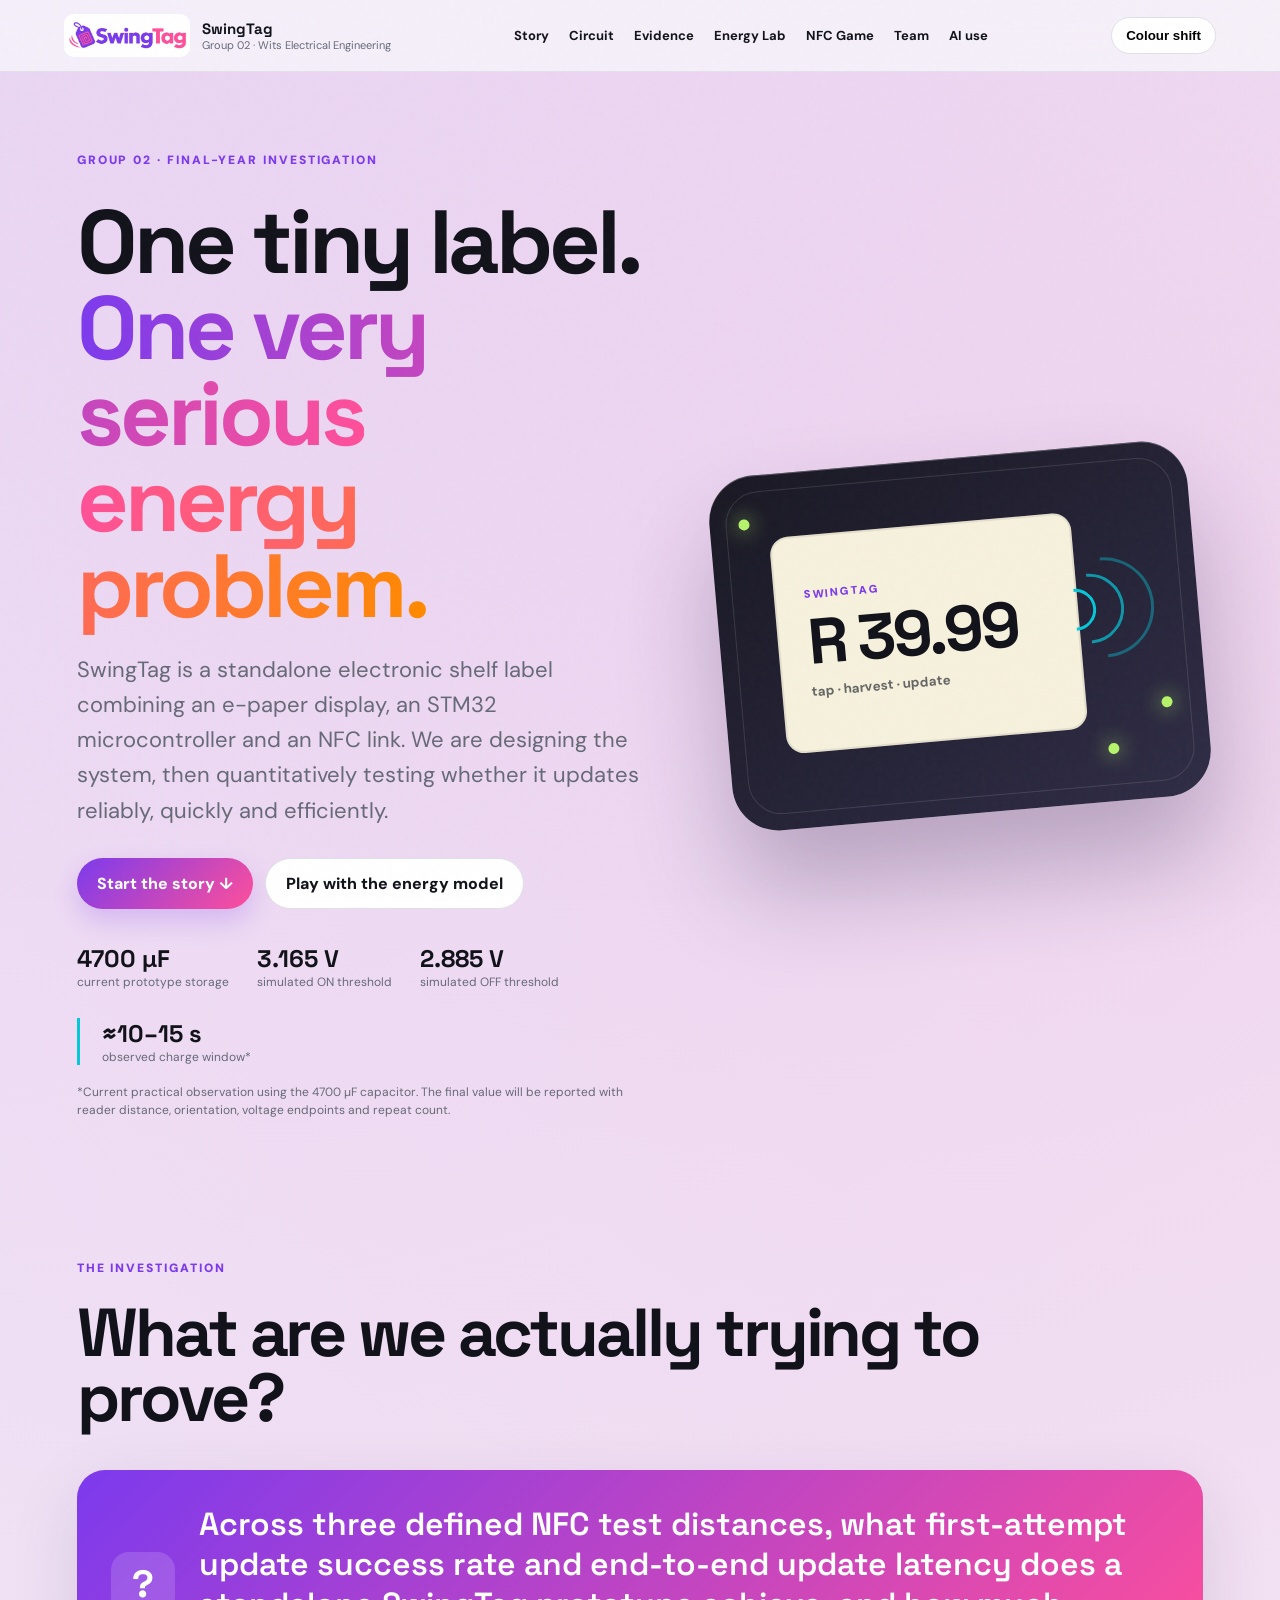
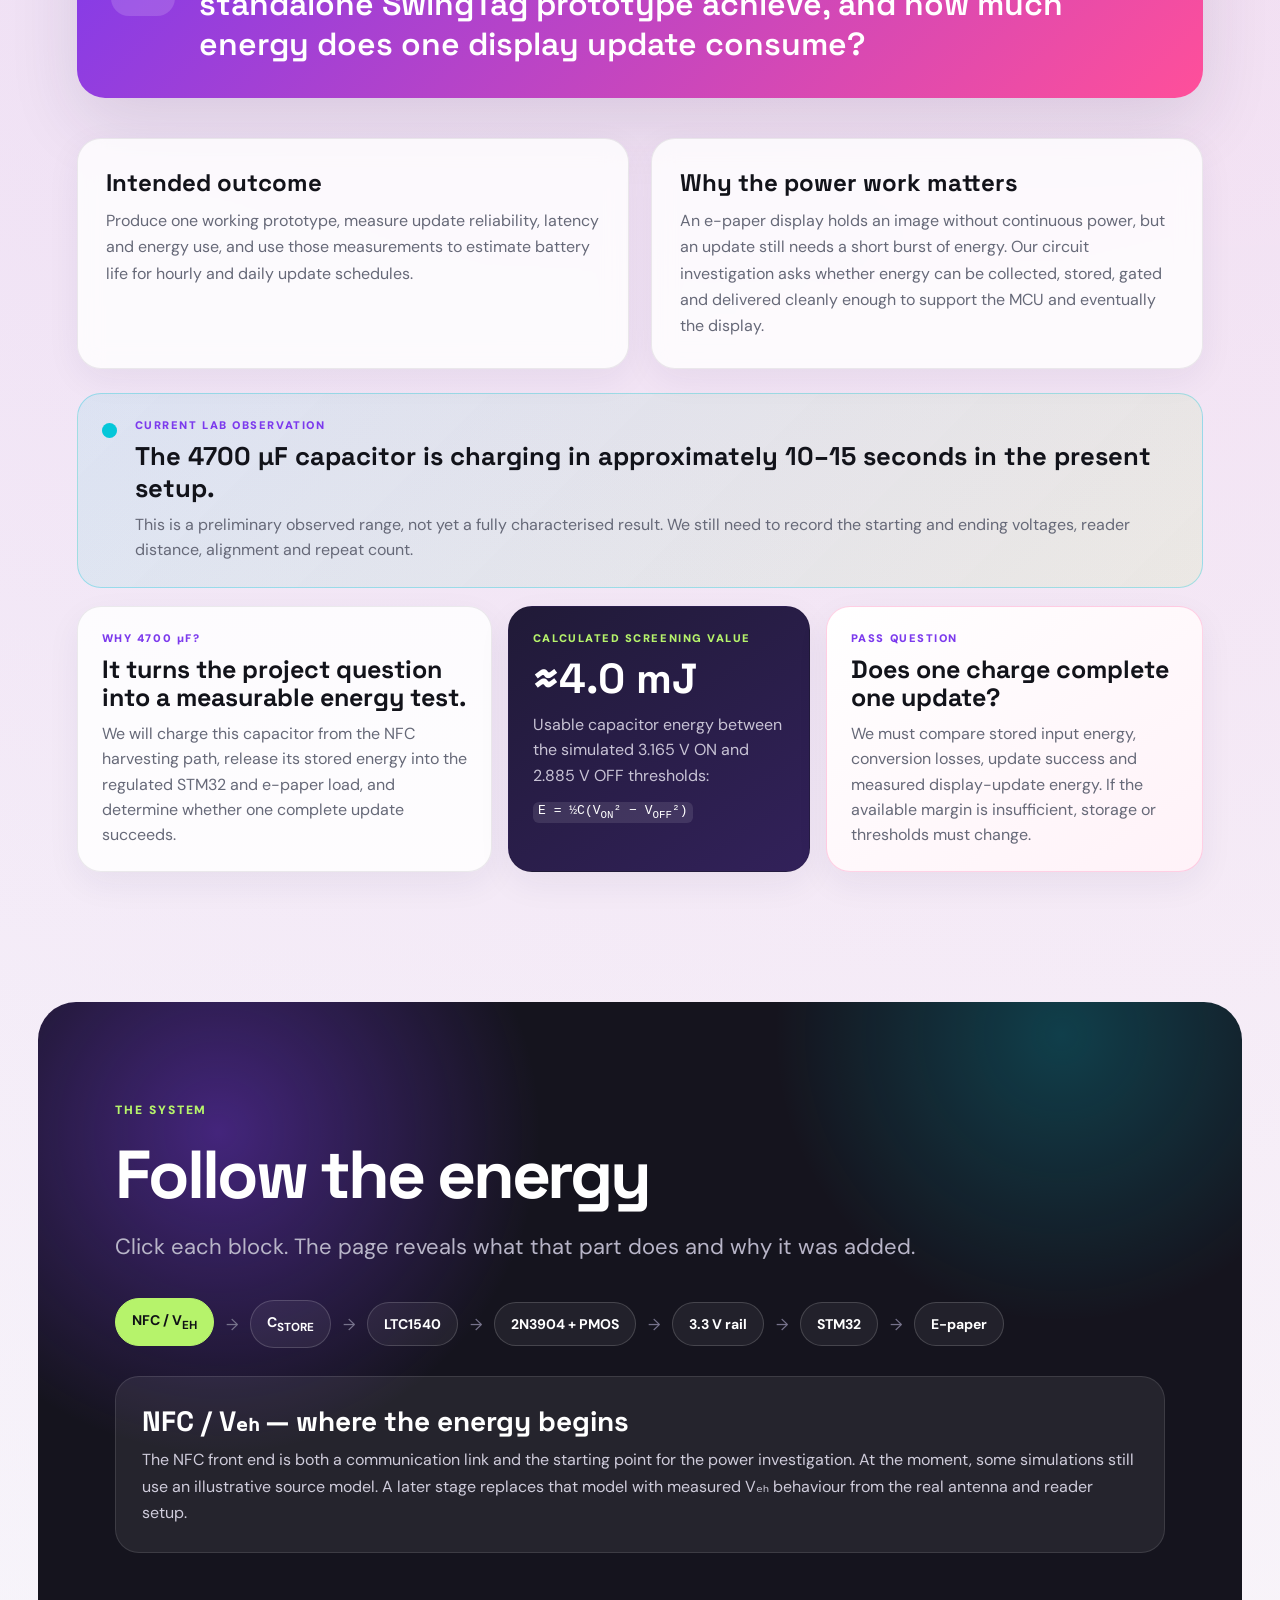
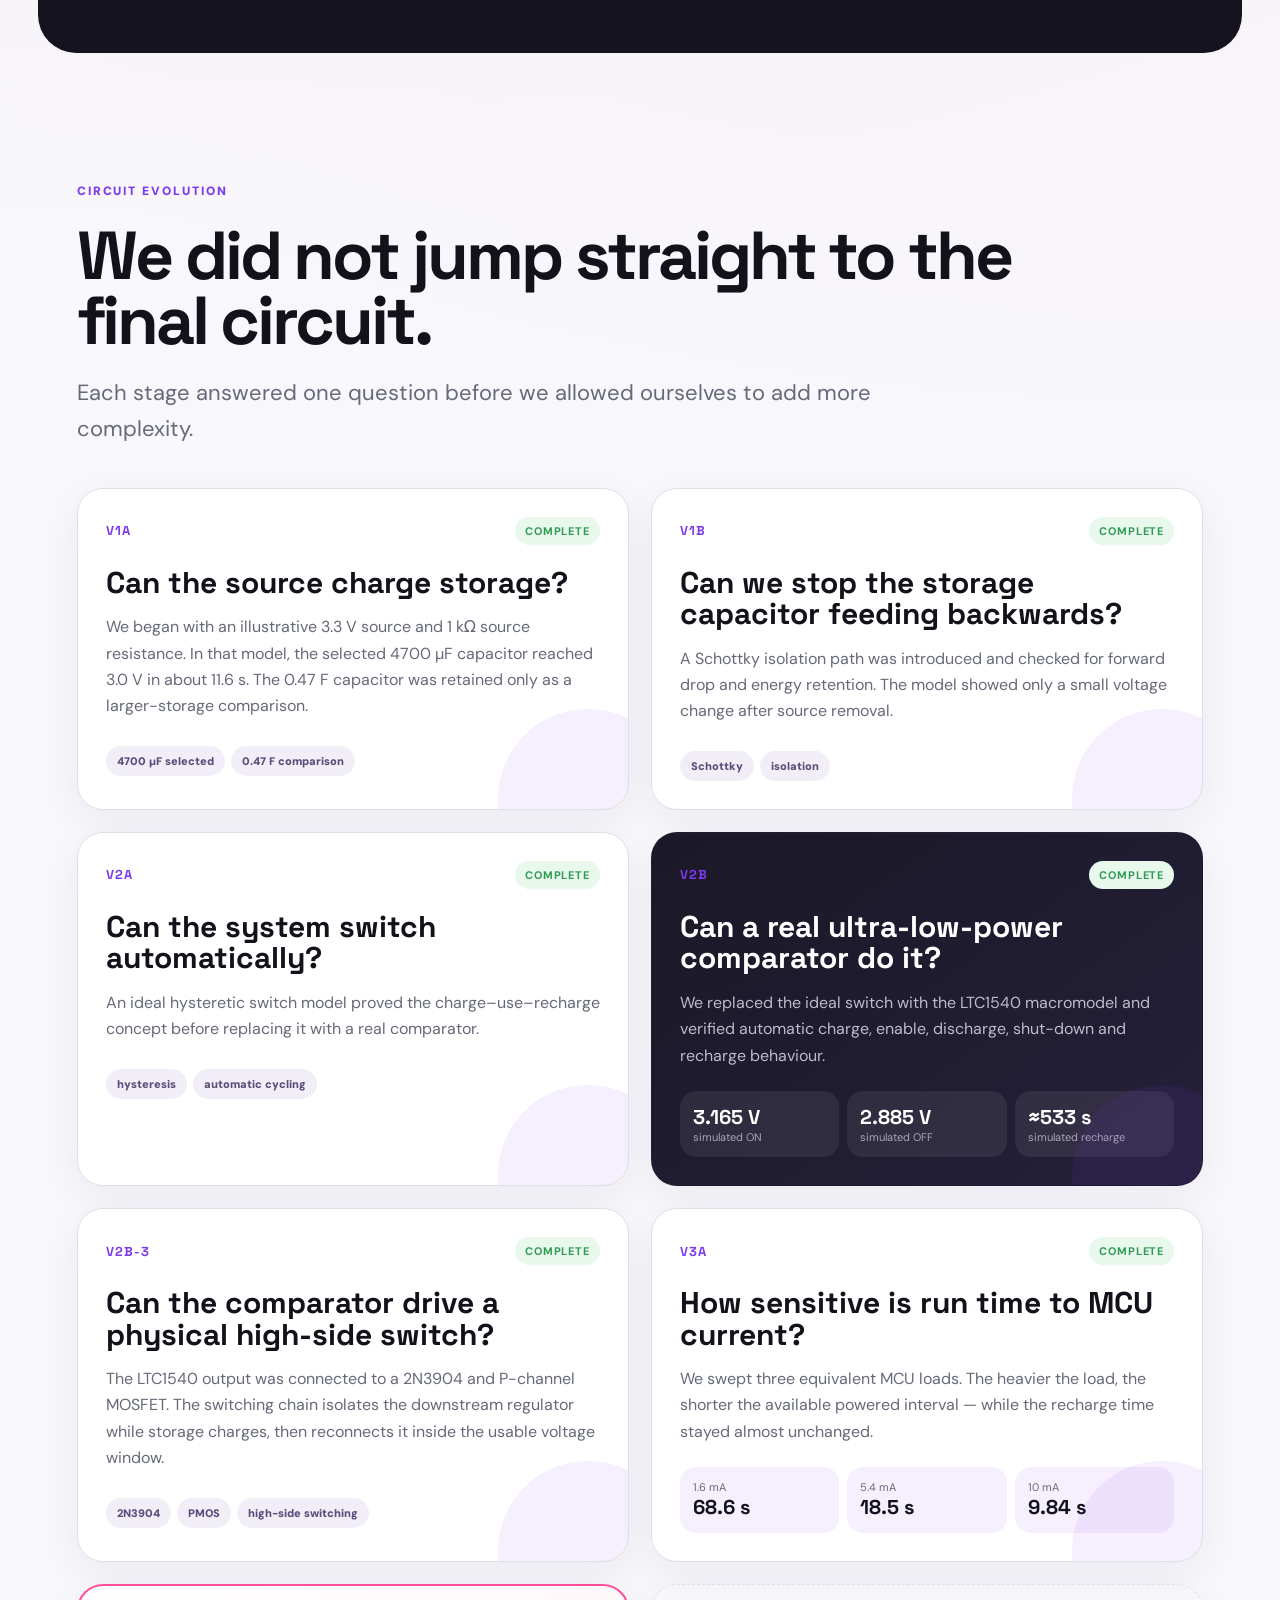
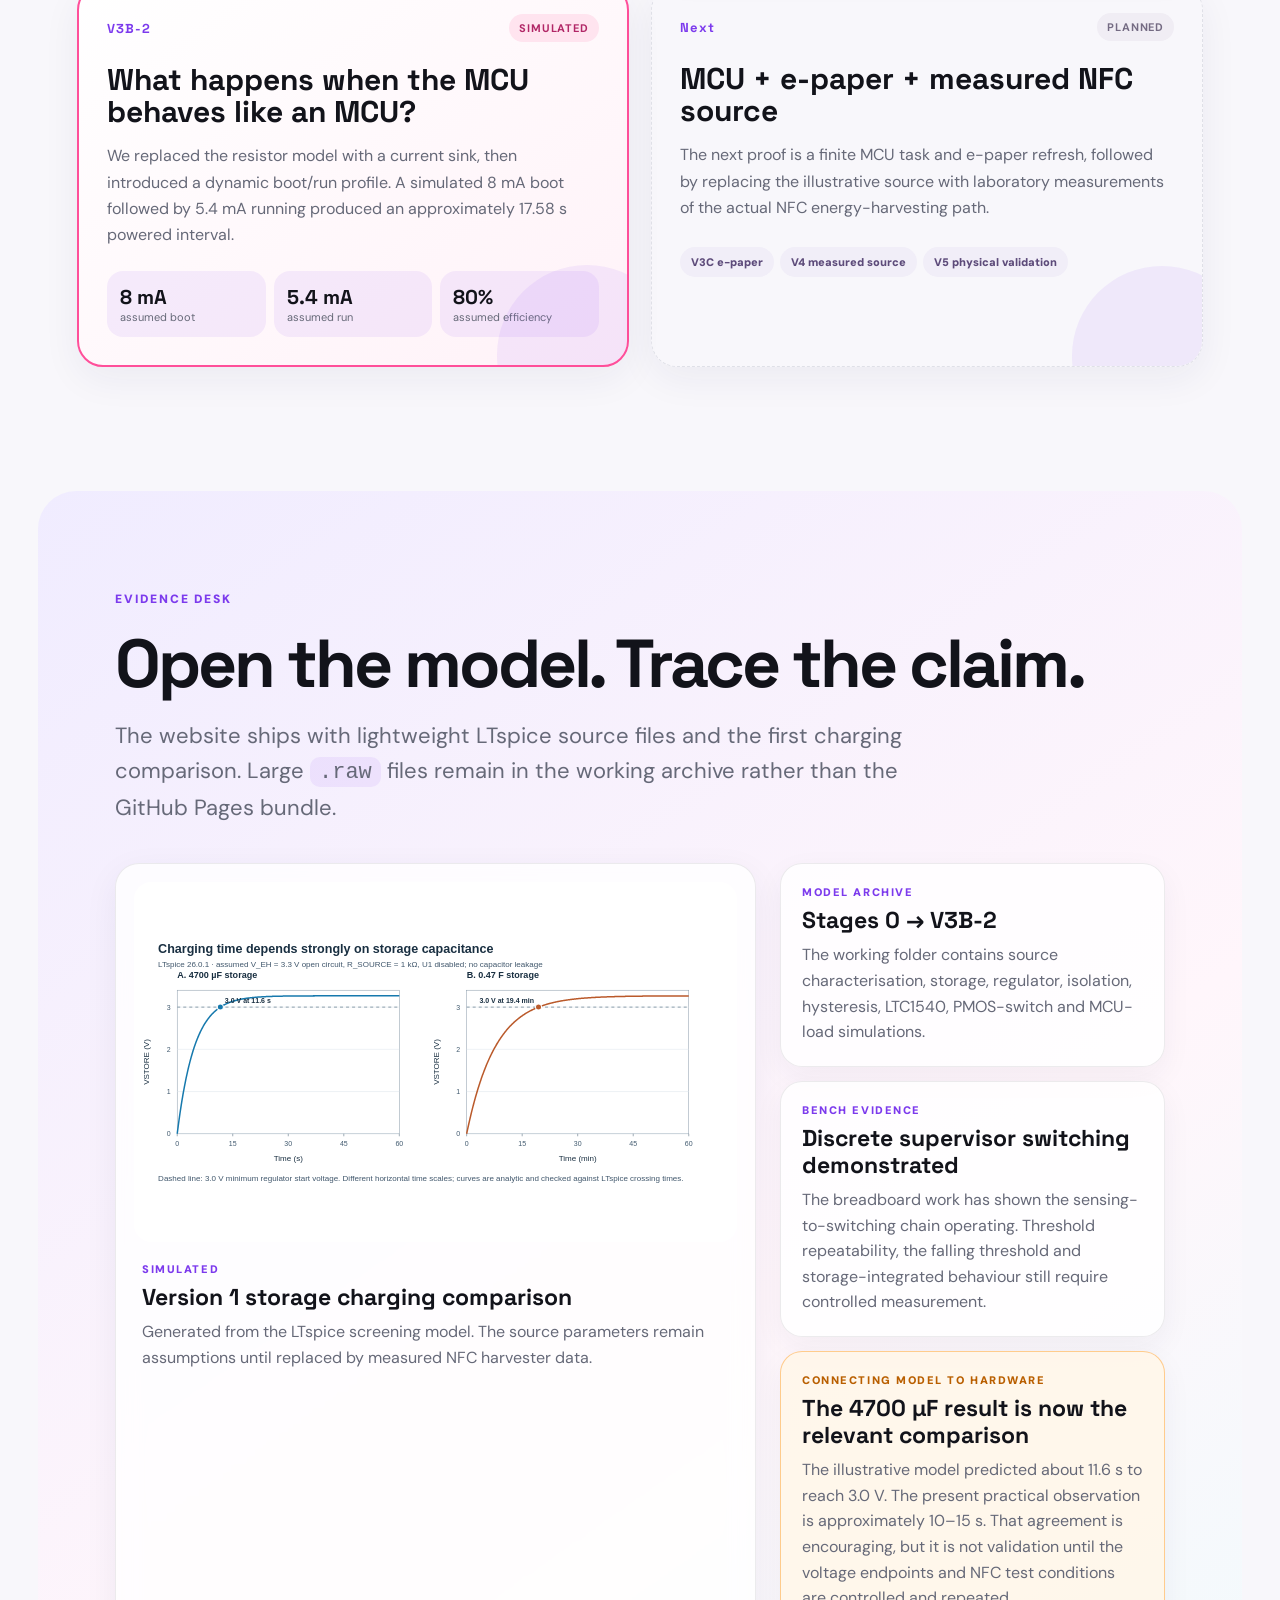
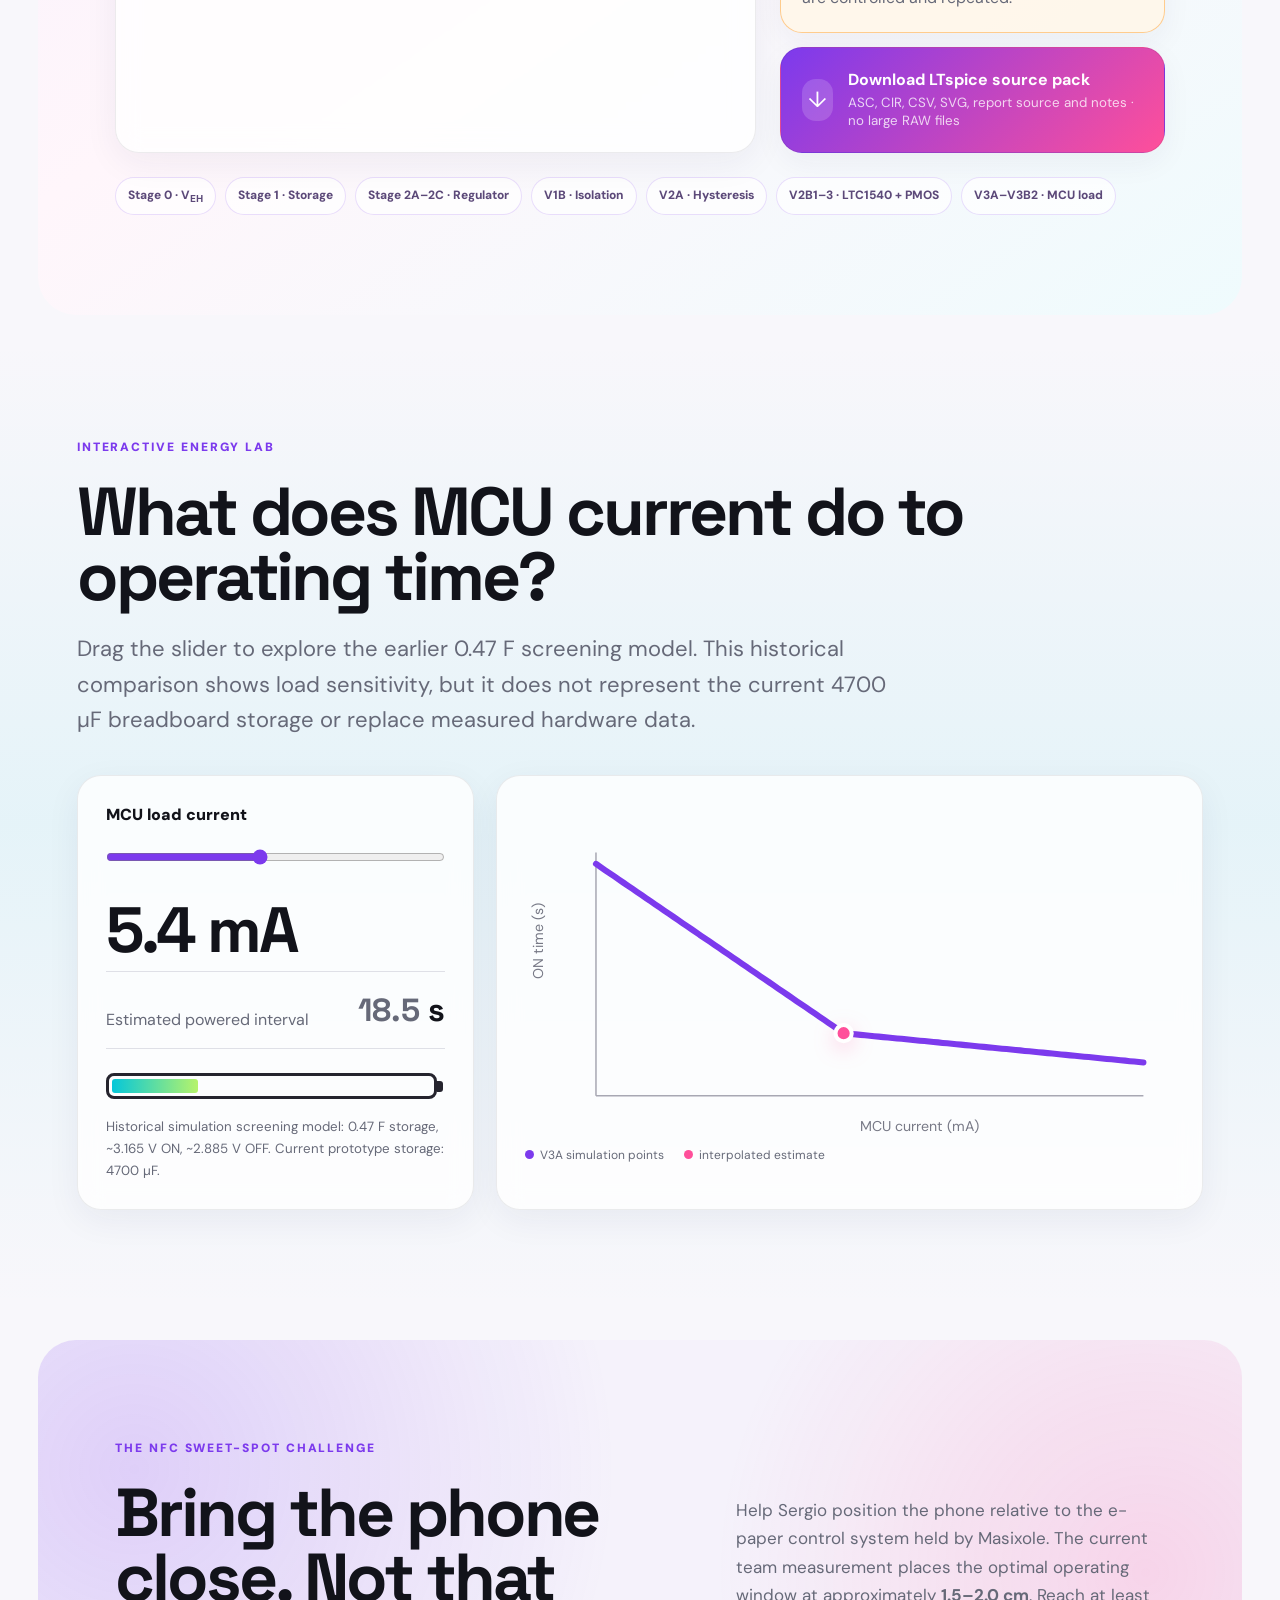
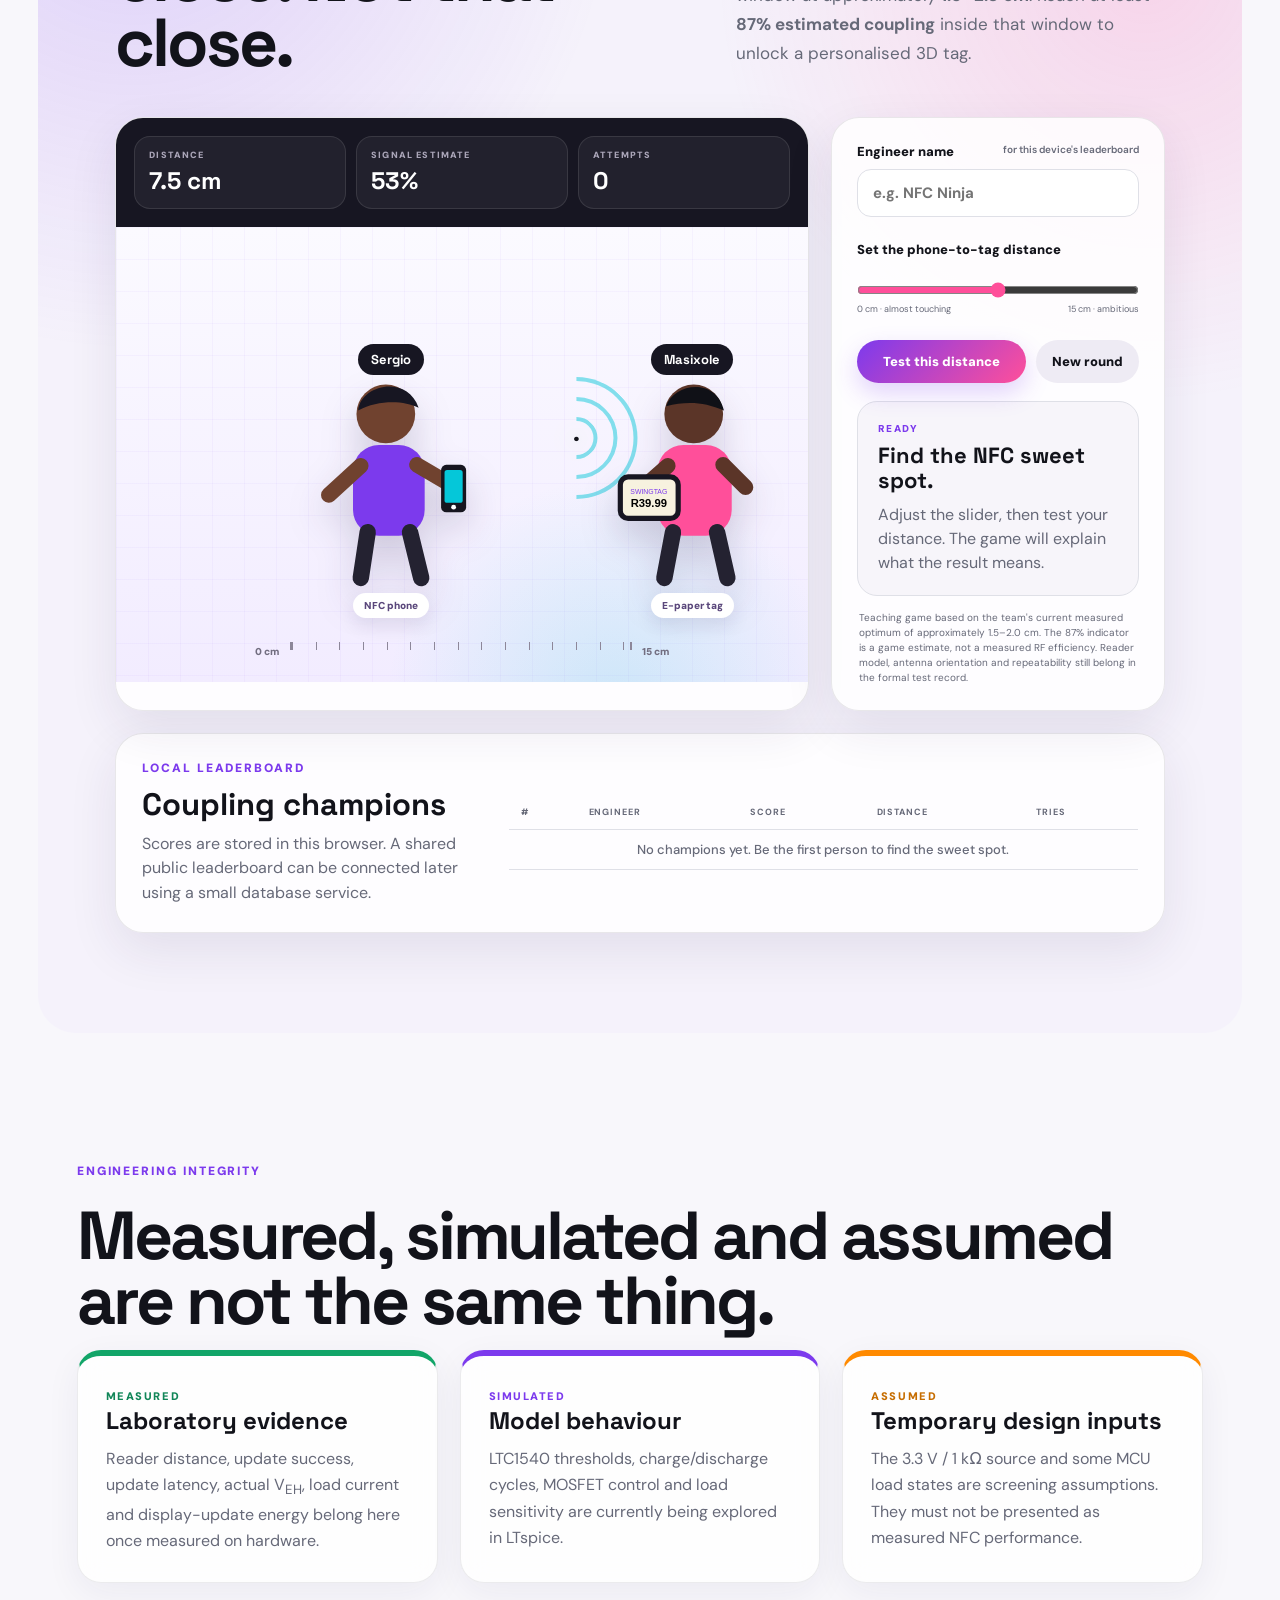
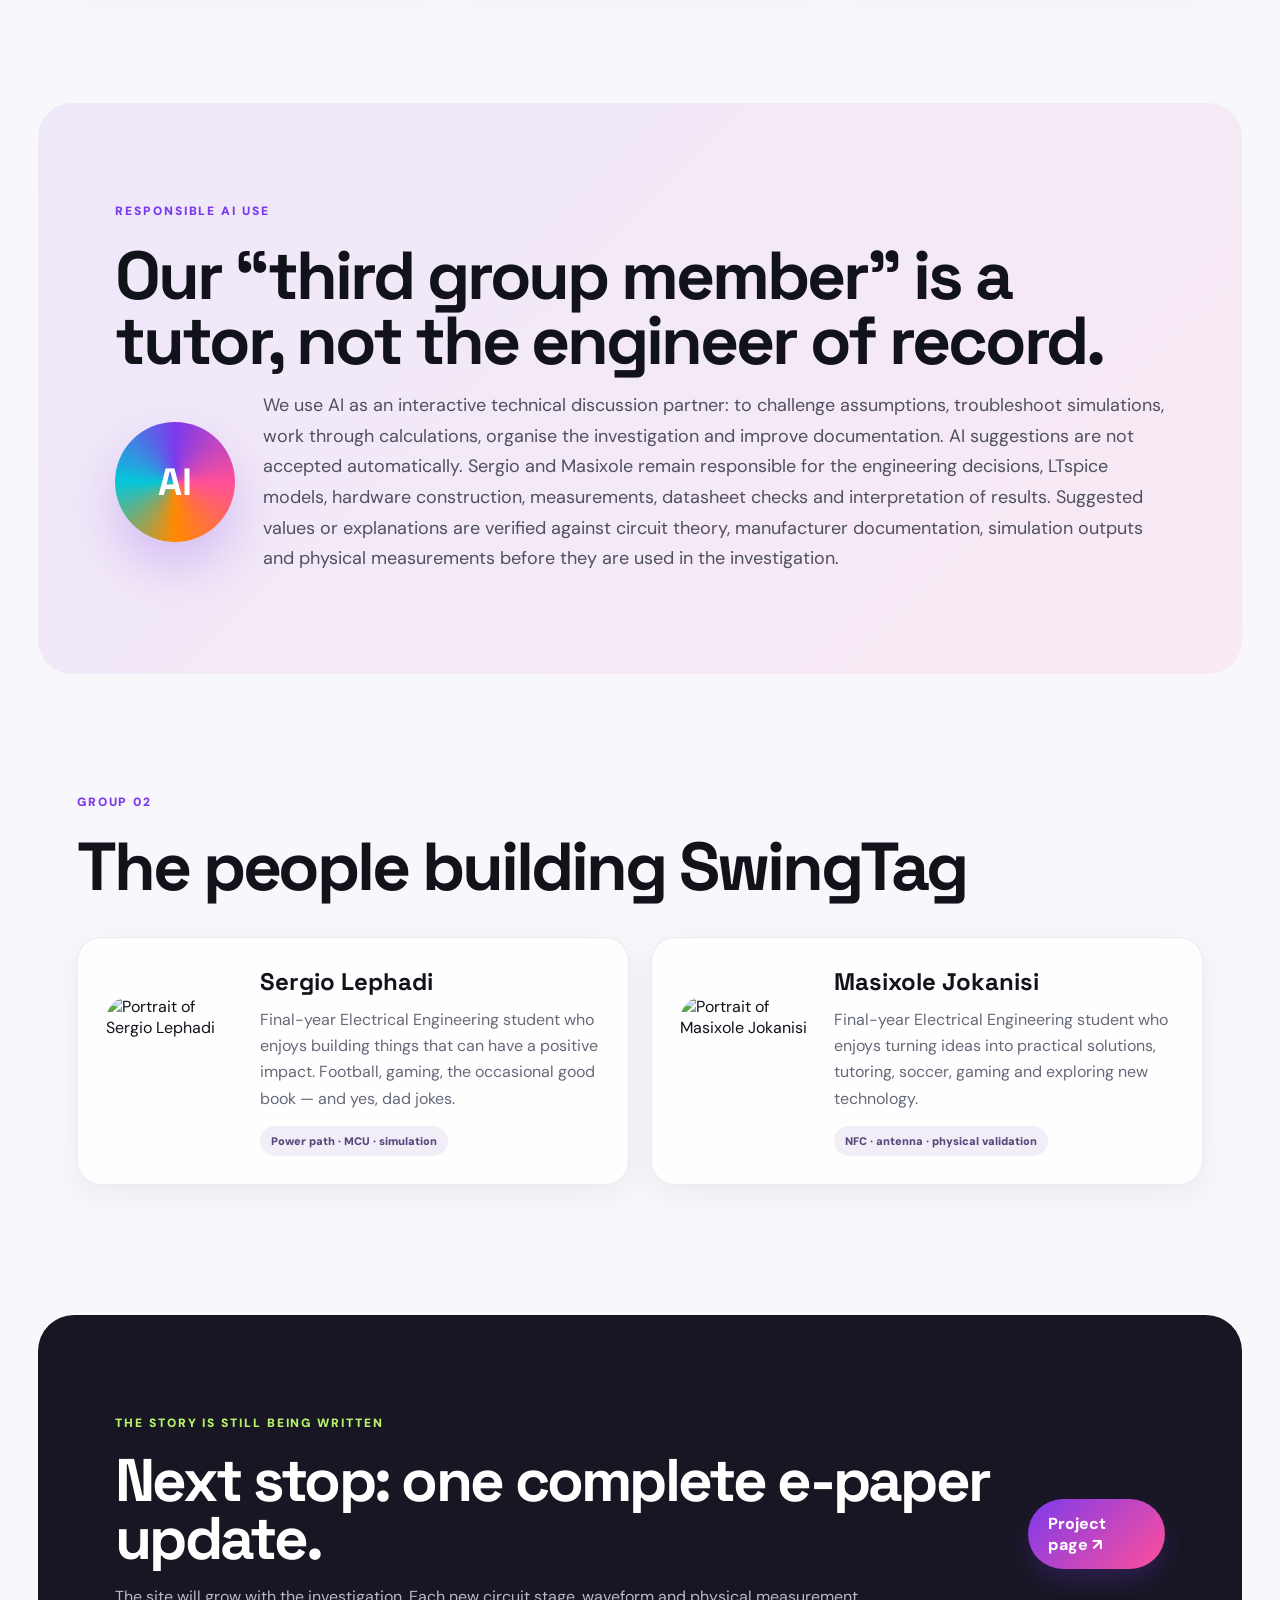
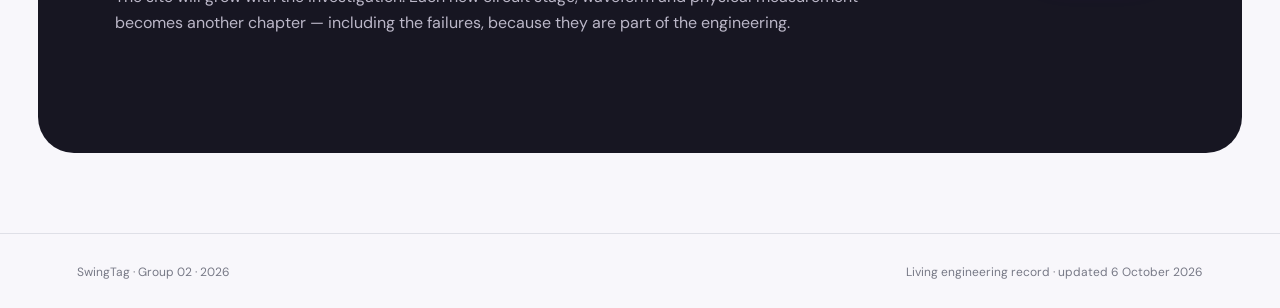
==== index.html @ 1632afee "Launch SwingTag investigation website" ====
<!doctype html>
<html lang="en">
<head>
  <meta charset="utf-8" />
  <meta name="viewport" content="width=device-width, initial-scale=1" />
  <meta name="description" content="SwingTag — Group 02 investigation story, circuit evolution and performance characterisation." />
  <title>SwingTag — Group 02 Investigation</title>
  <link rel="preconnect" href="https://fonts.googleapis.com">
  <link rel="preconnect" href="https://fonts.gstatic.com" crossorigin>
  <link href="https://fonts.googleapis.com/css2?family=DM+Sans:wght@400;500;600;700&family=Space+Grotesk:wght@500;600;700&display=swap" rel="stylesheet">
  <link rel="stylesheet" href="styles.css" />
  <link rel="stylesheet" href="enhancements.css" />
  <link rel="stylesheet" href="game.css" />
</head>
<body>
  <div class="noise"></div>

  <header class="site-header">
    <a class="brand" href="#top" aria-label="SwingTag home">
      <img class="brand-logo" src="assets/swingtag-logo.jpg" alt="SwingTag" />
      <span>
        <strong>SwingTag</strong>
        <small>Group 02 · Wits Electrical Engineering</small>
      </span>
    </a>
    <button id="menuBtn" class="menu-btn" type="button" aria-controls="siteNav" aria-expanded="false">Menu</button>
    <nav class="nav" id="siteNav">
      <a href="#story">Story</a>
      <a href="#circuit">Circuit</a>
      <a href="#evidence">Evidence</a>
      <a href="#lab">Energy Lab</a>
      <a href="#game">NFC Game</a>
      <a href="#people">Team</a>
      <a href="#ai">AI use</a>
    </nav>
    <button id="themeBtn" class="ghost-btn" type="button" aria-label="Toggle colour mode">Colour shift</button>
  </header>

  <main id="top">
    <section class="hero">
      <div class="hero-copy reveal">
        <div class="eyebrow">GROUP 02 · FINAL-YEAR INVESTIGATION</div>
        <h1>
          One tiny label.<br>
          <span>One very serious energy problem.</span>
        </h1>
        <p class="hero-lead">
          SwingTag is a standalone electronic shelf label combining an e-paper display,
          an STM32 microcontroller and an NFC link. We are designing the system, then
          quantitatively testing whether it updates reliably, quickly and efficiently.
        </p>
        <div class="hero-actions">
          <a class="primary-btn" href="#story">Start the story ↓</a>
          <a class="secondary-btn" href="#lab">Play with the energy model</a>
        </div>
        <div class="hero-stats" aria-label="Current project indicators">
          <div><strong>4700 µF</strong><span>current prototype storage</span></div>
          <div><strong>3.165 V</strong><span>simulated ON threshold</span></div>
          <div><strong>2.885 V</strong><span>simulated OFF threshold</span></div>
          <div class="observed-stat"><strong>≈10–15 s</strong><span>observed charge window*</span></div>
        </div>
        <p class="hero-note">*Current practical observation using the 4700 µF capacitor. The final value will be reported with reader distance, orientation, voltage endpoints and repeat count.</p>
      </div>

      <div class="hero-visual reveal">
        <div class="tag-shell">
          <div class="tag-screen">
            <span class="screen-kicker">SWINGTAG</span>
            <strong>R 39.99</strong>
            <small>tap · harvest · update</small>
          </div>
          <div class="nfc-rings"><i></i><i></i><i></i></div>
          <div class="energy-dot d1"></div><div class="energy-dot d2"></div><div class="energy-dot d3"></div>
        </div>
      </div>
    </section>

    <section class="statement section reveal">
      <div class="section-kicker">THE INVESTIGATION</div>
      <h2>What are we actually trying to prove?</h2>
      <div class="question-card">
        <div class="q-badge">?</div>
        <p>Across three defined NFC test distances, what first-attempt update success rate and end-to-end update latency does a standalone SwingTag prototype achieve, and how much energy does one display update consume?</p>
      </div>
      <div class="two-col">
        <article class="glass-card"><h3>Intended outcome</h3><p>Produce one working prototype, measure update reliability, latency and energy use, and use those measurements to estimate battery life for hourly and daily update schedules.</p></article>
        <article class="glass-card"><h3>Why the power work matters</h3><p>An e-paper display holds an image without continuous power, but an update still needs a short burst of energy. Our circuit investigation asks whether energy can be collected, stored, gated and delivered cleanly enough to support the MCU and eventually the display.</p></article>
      </div>
      <aside class="field-note" aria-label="Current laboratory observation">
        <div class="pulse-dot"></div>
        <div><span>CURRENT LAB OBSERVATION</span><strong>The 4700 µF capacitor is charging in approximately 10–15 seconds in the present setup.</strong><p>This is a preliminary observed range, not yet a fully characterised result. We still need to record the starting and ending voltages, reader distance, alignment and repeat count.</p></div>
      </aside>
      <div class="investigation-link">
        <div><span>WHY 4700 µF?</span><h3>It turns the project question into a measurable energy test.</h3><p>We will charge this capacitor from the NFC harvesting path, release its stored energy into the regulated STM32 and e-paper load, and determine whether one complete update succeeds.</p></div>
        <div class="energy-equation"><span>CALCULATED SCREENING VALUE</span><strong>≈4.0 mJ</strong><p>Usable capacitor energy between the simulated 3.165 V ON and 2.885 V OFF thresholds:</p><code>E = ½C(V<sub>ON</sub>² − V<sub>OFF</sub>²)</code></div>
        <div class="pass-question"><span>PASS QUESTION</span><strong>Does one charge complete one update?</strong><p>We must compare stored input energy, conversion losses, update success and measured display-update energy. If the available margin is insufficient, storage or thresholds must change.</p></div>
      </div>
    </section>

    <section id="circuit" class="section dark-panel reveal">
      <div class="section-kicker">THE SYSTEM</div>
      <h2>Follow the energy</h2>
      <p class="section-intro">Click each block. The page reveals what that part does and why it was added.</p>
      <div class="system-flow" id="systemFlow">
        <button class="flow-node active" data-key="nfc">NFC / V<sub>EH</sub></button><span>→</span>
        <button class="flow-node" data-key="store">C<sub>STORE</sub></button><span>→</span>
        <button class="flow-node" data-key="sense">LTC1540</button><span>→</span>
        <button class="flow-node" data-key="switch">2N3904 + PMOS</button><span>→</span>
        <button class="flow-node" data-key="reg">3.3 V rail</button><span>→</span>
        <button class="flow-node" data-key="mcu">STM32</button><span>→</span>
        <button class="flow-node" data-key="epaper">E-paper</button>
      </div>
      <div class="flow-explainer" id="flowExplainer"></div>
    </section>

    <section id="story" class="section reveal">
      <div class="section-kicker">CIRCUIT EVOLUTION</div>
      <h2>We did not jump straight to the final circuit.</h2>
      <p class="section-intro">Each stage answered one question before we allowed ourselves to add more complexity.</p>
      <div class="timeline">
        <article class="stage-card done"><div class="stage-top"><span>V1A</span><b>Complete</b></div><h3>Can the source charge storage?</h3><p>We began with an illustrative 3.3 V source and 1 kΩ source resistance. In that model, the selected 4700 µF capacitor reached 3.0 V in about 11.6 s. The 0.47 F capacitor was retained only as a larger-storage comparison.</p><div class="stage-chip">4700 µF selected</div><div class="stage-chip">0.47 F comparison</div></article>
        <article class="stage-card done"><div class="stage-top"><span>V1B</span><b>Complete</b></div><h3>Can we stop the storage capacitor feeding backwards?</h3><p>A Schottky isolation path was introduced and checked for forward drop and energy retention. The model showed only a small voltage change after source removal.</p><div class="stage-chip">Schottky</div><div class="stage-chip">isolation</div></article>
        <article class="stage-card done"><div class="stage-top"><span>V2A</span><b>Complete</b></div><h3>Can the system switch automatically?</h3><p>An ideal hysteretic switch model proved the charge–use–recharge concept before replacing it with a real comparator.</p><div class="stage-chip">hysteresis</div><div class="stage-chip">automatic cycling</div></article>
        <article class="stage-card done accent"><div class="stage-top"><span>V2B</span><b>Complete</b></div><h3>Can a real ultra-low-power comparator do it?</h3><p>We replaced the ideal switch with the LTC1540 macromodel and verified automatic charge, enable, discharge, shut-down and recharge behaviour.</p><div class="metric-strip"><div><strong>3.165 V</strong><span>simulated ON</span></div><div><strong>2.885 V</strong><span>simulated OFF</span></div><div><strong>≈533 s</strong><span>simulated recharge</span></div></div></article>
        <article class="stage-card done"><div class="stage-top"><span>V2B-3</span><b>Complete</b></div><h3>Can the comparator drive a physical high-side switch?</h3><p>The LTC1540 output was connected to a 2N3904 and P-channel MOSFET. The switching chain isolates the downstream regulator while storage charges, then reconnects it inside the usable voltage window.</p><div class="stage-chip">2N3904</div><div class="stage-chip">PMOS</div><div class="stage-chip">high-side switching</div></article>
        <article class="stage-card done"><div class="stage-top"><span>V3A</span><b>Complete</b></div><h3>How sensitive is run time to MCU current?</h3><p>We swept three equivalent MCU loads. The heavier the load, the shorter the available powered interval — while the recharge time stayed almost unchanged.</p><div class="mini-table"><div><span>1.6 mA</span><strong>68.6 s</strong></div><div><span>5.4 mA</span><strong>18.5 s</strong></div><div><span>10 mA</span><strong>9.84 s</strong></div></div></article>
        <article class="stage-card current"><div class="stage-top"><span>V3B-2</span><b>Simulated</b></div><h3>What happens when the MCU behaves like an MCU?</h3><p>We replaced the resistor model with a current sink, then introduced a dynamic boot/run profile. A simulated 8 mA boot followed by 5.4 mA running produced an approximately 17.58 s powered interval.</p><div class="metric-strip"><div><strong>8 mA</strong><span>assumed boot</span></div><div><strong>5.4 mA</strong><span>assumed run</span></div><div><strong>80%</strong><span>assumed efficiency</span></div></div></article>
        <article class="stage-card planned"><div class="stage-top"><span>Next</span><b>Planned</b></div><h3>MCU + e-paper + measured NFC source</h3><p>The next proof is a finite MCU task and e-paper refresh, followed by replacing the illustrative source with laboratory measurements of the actual NFC energy-harvesting path.</p><div class="stage-chip">V3C e-paper</div><div class="stage-chip">V4 measured source</div><div class="stage-chip">V5 physical validation</div></article>
      </div>
    </section>

    <section id="evidence" class="section evidence-section reveal">
      <div class="section-kicker">EVIDENCE DESK</div>
      <h2>Open the model. Trace the claim.</h2>
      <p class="section-intro">The website ships with lightweight LTspice source files and the first charging comparison. Large <code>.raw</code> files remain in the working archive rather than the GitHub Pages bundle.</p>
      <div class="evidence-grid">
        <figure class="evidence-plot glass-card">
          <img src="assets/step-1-charge-curves.svg" alt="LTspice charging curves comparing the Version 1 storage capacitors" />
          <figcaption><span>SIMULATED</span><strong>Version 1 storage charging comparison</strong><p>Generated from the LTspice screening model. The source parameters remain assumptions until replaced by measured NFC harvester data.</p></figcaption>
        </figure>
        <div class="evidence-stack">
          <article class="evidence-card"><span>MODEL ARCHIVE</span><strong>Stages 0 → V3B-2</strong><p>The working folder contains source characterisation, storage, regulator, isolation, hysteresis, LTC1540, PMOS-switch and MCU-load simulations.</p></article>
          <article class="evidence-card"><span>BENCH EVIDENCE</span><strong>Discrete supervisor switching demonstrated</strong><p>The breadboard work has shown the sensing-to-switching chain operating. Threshold repeatability, the falling threshold and storage-integrated behaviour still require controlled measurement.</p></article>
          <article class="evidence-card warning"><span>CONNECTING MODEL TO HARDWARE</span><strong>The 4700 µF result is now the relevant comparison</strong><p>The illustrative model predicted about 11.6 s to reach 3.0 V. The present practical observation is approximately 10–15 s. That agreement is encouraging, but it is not validation until the voltage endpoints and NFC test conditions are controlled and repeated.</p></article>
          <a class="download-card" href="assets/swingtag-ltspice-source-pack.zip" download><span>↓</span><div><strong>Download LTspice source pack</strong><small>ASC, CIR, CSV, SVG, report source and notes · no large RAW files</small></div></a>
        </div>
      </div>
      <div class="stage-index" aria-label="Included simulation stages">
        <span>Stage 0 · V<sub>EH</sub></span><span>Stage 1 · Storage</span><span>Stage 2A–2C · Regulator</span><span>V1B · Isolation</span><span>V2A · Hysteresis</span><span>V2B1–3 · LTC1540 + PMOS</span><span>V3A–V3B2 · MCU load</span>
      </div>
    </section>

    <section id="lab" class="section lab-section reveal">
      <div class="section-kicker">INTERACTIVE ENERGY LAB</div>
      <h2>What does MCU current do to operating time?</h2>
      <p class="section-intro">Drag the slider to explore the earlier 0.47 F screening model. This historical comparison shows load sensitivity, but it does not represent the current 4700 µF breadboard storage or replace measured hardware data.</p>
      <div class="lab-grid">
        <div class="lab-control glass-card">
          <label for="currentSlider">MCU load current</label>
          <input id="currentSlider" type="range" min="1.6" max="10" value="5.4" step="0.1" />
          <div class="big-readout"><span id="currentValue">5.4</span> mA</div>
          <div class="lab-result"><span>Estimated powered interval</span><strong><span id="runtimeValue">18.5</span> s</strong></div>
          <div class="battery" aria-label="Visual energy window"><div class="battery-fill" id="batteryFill"></div></div>
          <small>Historical simulation screening model: 0.47 F storage, ~3.165 V ON, ~2.885 V OFF. Current prototype storage: 4700 µF.</small>
        </div>
        <div class="chart-card">
          <svg id="runtimeChart" viewBox="0 0 640 320" role="img" aria-label="Runtime versus load current chart">
            <line x1="70" y1="270" x2="610" y2="270" class="axis"/><line x1="70" y1="30" x2="70" y2="270" class="axis"/>
            <text x="330" y="305" class="axis-label">MCU current (mA)</text><text x="18" y="155" class="axis-label rotate">ON time (s)</text>
            <path id="curvePath" class="curve" d=""></path><circle id="chartDot" class="chart-dot" cx="0" cy="0" r="8"></circle>
          </svg>
          <div class="legend-row"><span><i class="legend-dot l1"></i>V3A simulation points</span><span><i class="legend-dot l2"></i>interpolated estimate</span></div>
        </div>
      </div>
    </section>

    <section id="game" class="section nfc-game reveal">
      <div class="game-heading">
        <div><div class="section-kicker">THE NFC SWEET-SPOT CHALLENGE</div><h2>Bring the phone close. Not that close.</h2></div>
        <p>Help Sergio position the phone relative to the e-paper control system held by Masixole. The current team measurement places the optimal operating window at approximately <strong>1.5–2.0 cm</strong>. Reach at least <strong>87% estimated coupling</strong> inside that window to unlock a personalised 3D tag.</p>
      </div>

      <div class="game-grid">
        <div class="game-stage" id="gameStage" style="--sergio-left:4%">
          <div class="game-hud">
            <div><span>DISTANCE</span><strong><output id="distanceOutput">7.5</output> cm</strong></div>
            <div><span>SIGNAL ESTIMATE</span><strong id="signalOutput">58%</strong></div>
            <div><span>ATTEMPTS</span><strong id="attemptOutput">0</strong></div>
          </div>

          <div class="nfc-scene" aria-label="Sergio holding a phone opposite Masixole holding the SwingTag e-paper system">
            <div class="character sergio-character" id="sergioCharacter">
              <div class="name-flag">Sergio</div>
              <svg viewBox="0 0 220 260" role="img" aria-label="Cartoon Sergio holding an NFC phone">
                <circle cx="104" cy="52" r="34" fill="#70422f"/><path d="M72 48c3-30 57-42 70-3-18-9-47-9-70 3Z" fill="#171622"/>
                <rect x="66" y="88" width="83" height="105" rx="30" fill="#7c3aed"/><path d="M75 112 38 146" stroke="#70422f" stroke-width="18" stroke-linecap="round"/><path d="M140 111 174 131" stroke="#70422f" stroke-width="18" stroke-linecap="round"/>
                <rect x="168" y="111" width="29" height="55" rx="6" fill="#16151f"/><rect x="172" y="117" width="21" height="38" rx="3" fill="#05c7d9"/><circle cx="182.5" cy="160" r="2.8" fill="#fff"/>
                <path d="M83 189 75 242M132 189l13 53" stroke="#242231" stroke-width="19" stroke-linecap="round"/>
              </svg>
              <span class="object-label">NFC phone</span>
            </div>

            <div class="field-visual" aria-hidden="true"><i></i><i></i><i></i><b id="fieldSpark">⚡</b></div>

            <div class="character masixole-character">
              <div class="name-flag">Masixole</div>
              <svg viewBox="0 0 220 260" role="img" aria-label="Cartoon Masixole holding the SwingTag e-paper controller">
                <circle cx="112" cy="52" r="34" fill="#5b3528"/><path d="M80 43c9-27 58-34 67 5-23-10-43-11-67-5Z" fill="#101117"/>
                <rect x="70" y="88" width="86" height="105" rx="30" fill="#ff4f9a"/><path d="M82 112 47 143" stroke="#5b3528" stroke-width="18" stroke-linecap="round"/><path d="M146 111 172 137" stroke="#5b3528" stroke-width="18" stroke-linecap="round"/>
                <rect x="27" y="125" width="67" height="48" rx="9" fill="#f7f2df" stroke="#171622" stroke-width="6"/><text x="60" y="145" text-anchor="middle" font-size="8" font-family="sans-serif" fill="#7c3aed">SWINGTAG</text><text x="60" y="160" text-anchor="middle" font-size="13" font-weight="700" font-family="sans-serif">R39.99</text>
                <path d="M88 189 78 242M139 189l12 53" stroke="#242231" stroke-width="19" stroke-linecap="round"/>
              </svg>
              <span class="object-label">E-paper tag</span>
            </div>

            <div class="tag-reveal" id="tagReveal" aria-live="polite" aria-hidden="true">
              <div class="tag-card-3d">
                <div class="tag-lanyard" aria-hidden="true"></div>
                <div class="tag-card-face">
                  <span class="tag-brand">SWINGTAG</span>
                  <span class="tag-refresh-label">E-PAPER REFRESH COMPLETE</span>
                  <strong id="tagEngineerName">NFC Engineer</strong>
                  <span class="tag-award">87%+ COUPLING CHAMPION</span>
                  <div class="tag-nfc-mark" aria-hidden="true"><i></i><i></i><i></i></div>
                </div>
                <div class="tag-timer"><span></span></div>
              </div>
            </div>

            <div class="distance-ruler" aria-hidden="true"><span>0 cm</span><div class="ruler-line"></div><span>15 cm</span></div>
          </div>
        </div>

        <aside class="game-panel">
          <label class="player-field" for="playerName">Engineer name <span>for this device's leaderboard</span></label>
          <input id="playerName" class="player-input" type="text" maxlength="18" autocomplete="nickname" placeholder="e.g. NFC Ninja" />

          <label class="distance-label" for="distanceSlider">Set the phone-to-tag distance</label>
          <input id="distanceSlider" class="distance-slider" type="range" min="0" max="15" value="7.5" step="0.1" />
          <div class="range-labels"><span>0 cm · almost touching</span><span>15 cm · ambitious</span></div>

          <div class="game-actions">
            <button id="testDistanceBtn" class="game-primary" type="button">Test this distance</button>
            <button id="resetGameBtn" class="game-secondary" type="button">New round</button>
          </div>

          <div class="game-result idle" id="gameResult" role="status" aria-live="polite">
            <span>READY</span><strong>Find the NFC sweet spot.</strong><p>Adjust the slider, then test your distance. The game will explain what the result means.</p>
          </div>
          <p class="game-caveat">Teaching game based on the team's current measured optimum of approximately 1.5–2.0 cm. The 87% indicator is a game estimate, not a measured RF efficiency. Reader model, antenna orientation and repeatability still belong in the formal test record.</p>
        </aside>
      </div>

      <div class="leaderboard-card">
        <div><div class="section-kicker">LOCAL LEADERBOARD</div><h3>Coupling champions</h3><p>Scores are stored in this browser. A shared public leaderboard can be connected later using a small database service.</p></div>
        <div class="leaderboard-table-wrap"><table><thead><tr><th>#</th><th>Engineer</th><th>Score</th><th>Distance</th><th>Tries</th></tr></thead><tbody id="leaderboardBody"></tbody></table></div>
      </div>
    </section>

    <section class="section reveal">
      <div class="section-kicker">ENGINEERING INTEGRITY</div>
      <h2>Measured, simulated and assumed are not the same thing.</h2>
      <div class="three-col">
        <article class="truth-card measured"><span>MEASURED</span><h3>Laboratory evidence</h3><p>Reader distance, update success, update latency, actual V<sub>EH</sub>, load current and display-update energy belong here once measured on hardware.</p></article>
        <article class="truth-card simulated"><span>SIMULATED</span><h3>Model behaviour</h3><p>LTC1540 thresholds, charge/discharge cycles, MOSFET control and load sensitivity are currently being explored in LTspice.</p></article>
        <article class="truth-card assumed"><span>ASSUMED</span><h3>Temporary design inputs</h3><p>The 3.3 V / 1 kΩ source and some MCU load states are screening assumptions. They must not be presented as measured NFC performance.</p></article>
      </div>
    </section>

    <section id="ai" class="section ai-section reveal">
      <div class="section-kicker">RESPONSIBLE AI USE</div>
      <h2>Our “third group member” is a tutor, not the engineer of record.</h2>
      <div class="ai-card"><div class="ai-orb">AI</div><p>We use AI as an interactive technical discussion partner: to challenge assumptions, troubleshoot simulations, work through calculations, organise the investigation and improve documentation. AI suggestions are not accepted automatically. Sergio and Masixole remain responsible for the engineering decisions, LTspice models, hardware construction, measurements, datasheet checks and interpretation of results. Suggested values or explanations are verified against circuit theory, manufacturer documentation, simulation outputs and physical measurements before they are used in the investigation.</p></div>
    </section>

    <section id="people" class="section reveal">
      <div class="section-kicker">GROUP 02</div>
      <h2>The people building SwingTag</h2>
      <div class="people-grid">
        <article class="person-card"><img src="https://dsl-masters-interest.netlify.app/assets/students/sergio-lephadi.jpg" alt="Portrait of Sergio Lephadi" /><div><h3>Sergio Lephadi</h3><p>Final-year Electrical Engineering student who enjoys building things that can have a positive impact. Football, gaming, the occasional good book — and yes, dad jokes.</p><span class="person-tag">Power path · MCU · simulation</span></div></article>
        <article class="person-card"><img src="https://dsl-masters-interest.netlify.app/assets/students/masixole-jokanisi.jpg" alt="Portrait of Masixole Jokanisi" /><div><h3>Masixole Jokanisi</h3><p>Final-year Electrical Engineering student who enjoys turning ideas into practical solutions, tutoring, soccer, gaming and exploring new technology.</p><span class="person-tag">NFC · antenna · physical validation</span></div></article>
      </div>
    </section>

    <section class="section final-cta reveal"><div><div class="section-kicker">THE STORY IS STILL BEING WRITTEN</div><h2>Next stop: one complete e-paper update.</h2><p>The site will grow with the investigation. Each new circuit stage, waveform and physical measurement becomes another chapter — including the failures, because they are part of the engineering.</p></div><a class="primary-btn" href="https://dsllab.app/projects/group-02/" target="_blank" rel="noreferrer">Project page ↗</a></section>
  </main>

  <footer><span>SwingTag · Group 02 · 2026</span><span>Living engineering record · updated 6 October 2026</span></footer>
  <script src="script.js"></script>
  <script src="enhancements.js"></script>
  <script src="game.js"></script>
</body>
</html>
---- styles.css ----
:root{--bg:#f8f7fb;--ink:#12131a;--muted:#666978;--card:#ffffffcc;--line:#dfe0e7;--purple:#7c3aed;--pink:#ff4f9a;--orange:#ff8a00;--cyan:#05c7d9;--lime:#b6f36b;--blue:#3164ff;--shadow:0 24px 70px rgba(43,34,78,.12)}*{box-sizing:border-box}html{scroll-behavior:smooth}body{margin:0;font-family:"DM Sans",system-ui,-apple-system,BlinkMacSystemFont,"Segoe UI",sans-serif;background:radial-gradient(circle at 10% 0%,rgba(124,58,237,.12),transparent 30%),radial-gradient(circle at 95% 5%,rgba(255,79,154,.12),transparent 28%),var(--bg);color:var(--ink);overflow-x:hidden}body.alt{--purple:#0057ff;--pink:#ff2f00;--orange:#ffc400;--cyan:#00c98d;--lime:#d8ff2f;--blue:#1f6fff}.noise{pointer-events:none;position:fixed;inset:0;z-index:999;opacity:.045;background-image:url("data:image/svg+xml,%3Csvg viewBox='0 0 180 180' xmlns='http://www.w3.org/2000/svg'%3E%3Cfilter id='n'%3E%3CfeTurbulence type='fractalNoise' baseFrequency='.9' numOctaves='4' stitchTiles='stitch'/%3E%3C/filter%3E%3Crect width='100%25' height='100%25' filter='url(%23n)' opacity='.5'/%3E%3C/svg%3E")}.site-header{position:sticky;top:0;z-index:50;display:flex;align-items:center;justify-content:space-between;gap:24px;padding:14px clamp(20px,5vw,72px);background:rgba(248,247,251,.78);backdrop-filter:blur(18px);border-bottom:1px solid rgba(20,20,30,.07)}.brand{display:flex;align-items:center;gap:10px;color:inherit;text-decoration:none}.brand-mark{width:42px;height:42px;border-radius:13px;display:grid;place-items:center;background:linear-gradient(135deg,var(--purple),var(--pink));color:white;font:700 14px "Space Grotesk"}.brand strong{display:block;font-family:"Space Grotesk";font-size:15px}.brand small{display:block;color:var(--muted);font-size:11px}.nav{display:flex;gap:20px}.nav a{color:var(--ink);text-decoration:none;font-size:13px;font-weight:700}.nav a:hover{color:var(--purple)}.ghost-btn,.primary-btn,.secondary-btn{border:0;text-decoration:none;display:inline-flex;align-items:center;justify-content:center;border-radius:999px;font-weight:800;cursor:pointer;transition:.2s ease}.ghost-btn{padding:10px 14px;background:#fff;border:1px solid var(--line)}.primary-btn{padding:14px 20px;color:white;background:linear-gradient(135deg,var(--purple),var(--pink));box-shadow:0 12px 26px rgba(124,58,237,.22)}.secondary-btn{padding:14px 20px;color:var(--ink);background:#fff;border:1px solid var(--line)}.primary-btn:hover,.secondary-btn:hover,.ghost-btn:hover{transform:translateY(-2px)}main{max-width:1500px;margin:0 auto}.hero{min-height:88vh;display:grid;grid-template-columns:1.08fr .92fr;align-items:center;gap:70px;padding:80px clamp(24px,6vw,90px) 70px}.eyebrow,.section-kicker{font-size:12px;letter-spacing:.16em;font-weight:900;color:var(--purple);text-transform:uppercase}.hero h1,.section h2{margin:.35em 0 .25em;font-family:"Space Grotesk";line-height:.96;letter-spacing:-.045em}.hero h1{font-size:clamp(56px,7vw,112px);max-width:900px}.hero h1 span{background:linear-gradient(90deg,var(--purple),var(--pink),var(--orange));color:transparent;background-clip:text;-webkit-background-clip:text}.hero-lead,.section-intro{font-size:clamp(17px,1.8vw,22px);line-height:1.6;color:var(--muted);max-width:820px}.hero-actions{display:flex;gap:12px;flex-wrap:wrap;margin:30px 0 34px}.hero-stats{display:flex;gap:28px;flex-wrap:wrap}.hero-stats div{display:flex;flex-direction:column}.hero-stats strong{font:700 24px "Space Grotesk"}.hero-stats span{font-size:12px;color:var(--muted)}.hero-visual{display:grid;place-items:center}.tag-shell{width:min(480px,90vw);aspect-ratio:1.35/1;border-radius:46px;background:linear-gradient(145deg,#191823,#2f2c46);box-shadow:0 60px 100px rgba(42,28,70,.28),inset 0 1px rgba(255,255,255,.25);position:relative;transform:rotate(-5deg)}.tag-shell:before{content:"";position:absolute;inset:16px;border-radius:34px;border:1px solid rgba(255,255,255,.12)}.tag-screen{position:absolute;left:12%;top:18%;width:63%;height:61%;border-radius:18px;background:#f6f1dd;display:flex;flex-direction:column;align-items:flex-start;justify-content:center;padding:30px;color:#12131a;box-shadow:inset 0 0 0 2px rgba(0,0,0,.08)}.tag-screen strong{font:700 clamp(36px,5vw,68px) "Space Grotesk";letter-spacing:-.05em}.tag-screen small{color:#666;font-weight:700}.screen-kicker{font-size:11px;font-weight:900;letter-spacing:.17em;color:var(--purple)}.nfc-rings{position:absolute;right:7%;top:30%;width:110px;height:110px}.nfc-rings i{position:absolute;border:3px solid var(--cyan);border-left-color:transparent;border-bottom-color:transparent;border-radius:50%;transform:rotate(45deg)}.nfc-rings i:nth-child(1){width:42px;height:42px;left:0;top:34px}.nfc-rings i:nth-child(2){width:70px;height:70px;left:0;top:20px;opacity:.7}.nfc-rings i:nth-child(3){width:100px;height:100px;left:0;top:5px;opacity:.4}.energy-dot{position:absolute;width:11px;height:11px;border-radius:50%;background:var(--lime);box-shadow:0 0 20px var(--lime);animation:float 2.2s ease-in-out infinite}.d1{right:19%;bottom:13%}.d2{right:7%;bottom:25%;animation-delay:.5s}.d3{left:6%;top:12%;animation-delay:1s}@keyframes float{50%{transform:translateY(-12px) scale(1.1)}}.section{padding:100px clamp(24px,6vw,90px)}.section h2{font-size:clamp(40px,5.3vw,76px);max-width:1050px}.statement{padding-top:70px}.question-card{margin:40px 0;display:grid;grid-template-columns:auto 1fr;gap:24px;align-items:center;padding:34px;border-radius:28px;background:linear-gradient(135deg,var(--purple),var(--pink));color:white;box-shadow:var(--shadow)}.question-card p{font:600 clamp(22px,2.5vw,34px)/1.25 "Space Grotesk";margin:0}.q-badge{width:64px;height:64px;border-radius:18px;display:grid;place-items:center;background:rgba(255,255,255,.15);font:700 38px "Space Grotesk"}.two-col,.three-col,.lab-grid,.people-grid{display:grid;gap:22px}.two-col{grid-template-columns:repeat(2,minmax(0,1fr))}.three-col{grid-template-columns:repeat(3,minmax(0,1fr))}.glass-card,.truth-card,.person-card,.lab-control,.chart-card{padding:28px;border:1px solid rgba(20,20,30,.08);border-radius:24px;background:var(--card);backdrop-filter:blur(12px);box-shadow:0 10px 35px rgba(42,30,80,.06)}.glass-card h3,.truth-card h3,.person-card h3{font:700 24px "Space Grotesk";margin:0 0 10px}.glass-card p,.truth-card p,.person-card p{color:var(--muted);line-height:1.65;margin:0}.dark-panel{margin:30px clamp(16px,3vw,44px);border-radius:38px;color:white;background:radial-gradient(circle at 15% 20%,rgba(124,58,237,.45),transparent 28%),radial-gradient(circle at 85% 5%,rgba(0,199,217,.24),transparent 24%),#15141e}.dark-panel .section-kicker{color:var(--lime)}.dark-panel .section-intro{color:#b8b5c8}.system-flow{display:flex;align-items:center;gap:12px;flex-wrap:wrap;margin:36px 0 28px}.system-flow>span{color:#77738c}.flow-node{border:1px solid rgba(255,255,255,.16);background:rgba(255,255,255,.06);color:white;border-radius:999px;padding:12px 16px;font:700 14px "DM Sans";cursor:pointer;transition:.2s}.flow-node:hover,.flow-node.active{background:var(--lime);color:#101115;border-color:var(--lime);transform:translateY(-2px)}.flow-explainer{min-height:150px;padding:26px;border-radius:24px;background:rgba(255,255,255,.07);border:1px solid rgba(255,255,255,.11)}.flow-explainer h3{margin:0 0 8px;font:700 28px "Space Grotesk"}.flow-explainer p{margin:0;color:#cfccdb;line-height:1.65}.timeline{display:grid;grid-template-columns:repeat(2,minmax(0,1fr));gap:22px;margin-top:42px}.stage-card{min-height:300px;padding:28px;border-radius:26px;background:#fff;border:1px solid var(--line);box-shadow:0 12px 38px rgba(40,30,80,.06);position:relative;overflow:hidden}.stage-card:after{content:"";position:absolute;inset:auto -50px -80px auto;width:180px;height:180px;border-radius:50%;background:rgba(124,58,237,.08)}.stage-card.accent{background:linear-gradient(145deg,#1b1827,#25203a);color:white;border-color:transparent}.stage-card.current{border:2px solid var(--pink);background:linear-gradient(145deg,#fff,#fff2f8)}.stage-card.planned{border-style:dashed;background:transparent}.stage-top{display:flex;justify-content:space-between;align-items:center}.stage-top span{font:800 13px "Space Grotesk";letter-spacing:.08em;color:var(--purple)}.stage-top b{font-size:11px;text-transform:uppercase;letter-spacing:.08em;color:#2f9b52;background:#e8f8ed;padding:7px 10px;border-radius:999px}.current .stage-top b{color:#b12666;background:#ffe4ef}.planned .stage-top b{color:#746b83;background:#f0edf4}.stage-card h3{font:700 30px/1.05 "Space Grotesk";margin:22px 0 12px;max-width:520px}.stage-card p{color:var(--muted);line-height:1.65}.accent p{color:#bfbacb}.stage-chip{display:inline-flex;padding:8px 11px;border-radius:999px;background:#f1eef8;color:#5d4b7a;font-size:11px;font-weight:900;margin:10px 6px 0 0}.metric-strip,.mini-table{display:grid;grid-template-columns:repeat(3,1fr);gap:8px;margin-top:22px}.metric-strip div,.mini-table div{padding:13px;border-radius:16px;background:rgba(124,58,237,.08);display:flex;flex-direction:column}.accent .metric-strip div{background:rgba(255,255,255,.07)}.metric-strip strong,.mini-table strong{font:700 20px "Space Grotesk"}.metric-strip span,.mini-table span{font-size:11px;color:var(--muted)}.accent .metric-strip span{color:#aaa5b8}.lab-section{background:linear-gradient(180deg,transparent,rgba(5,199,217,.08),transparent)}.lab-grid{grid-template-columns:.72fr 1.28fr;align-items:stretch;margin-top:38px}.lab-control label{display:block;font-weight:900}.lab-control input{width:100%;accent-color:var(--purple);margin:24px 0}.big-readout{font:700 64px "Space Grotesk";letter-spacing:-.05em}.lab-result{display:flex;justify-content:space-between;align-items:end;padding:18px 0;border-top:1px solid var(--line);border-bottom:1px solid var(--line)}.lab-result span{color:var(--muted)}.lab-result strong{font:700 32px "Space Grotesk"}.battery{height:26px;border:3px solid #25242e;border-radius:8px;margin:24px 8px 16px 0;padding:3px;position:relative}.battery:after{content:"";position:absolute;right:-9px;top:5px;width:6px;height:11px;border-radius:0 3px 3px 0;background:#25242e}.battery-fill{height:100%;width:55%;border-radius:3px;background:linear-gradient(90deg,var(--cyan),var(--lime));transition:.25s}.lab-control small{color:var(--muted);line-height:1.5}.chart-card{min-height:420px;display:flex;flex-direction:column;justify-content:center}#runtimeChart{width:100%;height:auto}.axis{stroke:#a8a8b3;stroke-width:1.5}.axis-label{fill:#777986;font-size:14px;font-family:"DM Sans"}.rotate{transform:rotate(-90deg);transform-origin:18px 155px}.curve{fill:none;stroke:var(--purple);stroke-width:6;stroke-linecap:round}.chart-dot{fill:var(--pink);stroke:white;stroke-width:4;filter:drop-shadow(0 6px 10px rgba(255,79,154,.25))}.legend-row{display:flex;gap:20px;flex-wrap:wrap;color:var(--muted);font-size:12px}.legend-dot{display:inline-block;width:9px;height:9px;border-radius:50%;margin-right:6px}.l1{background:var(--purple)}.l2{background:var(--pink)}.truth-card>span{font-size:11px;font-weight:900;letter-spacing:.14em}.truth-card.measured{border-top:6px solid #12a568}.truth-card.simulated{border-top:6px solid var(--purple)}.truth-card.assumed{border-top:6px solid var(--orange)}.measured>span{color:#118658}.simulated>span{color:var(--purple)}.assumed>span{color:#c66d00}.ai-section{background:linear-gradient(135deg,rgba(124,58,237,.08),rgba(255,79,154,.08));border-radius:34px;margin:20px clamp(16px,3vw,44px)}.ai-card{display:grid;grid-template-columns:auto 1fr;gap:28px;align-items:center}.ai-orb{width:120px;height:120px;border-radius:50%;display:grid;place-items:center;color:white;font:700 38px "Space Grotesk";background:conic-gradient(var(--purple),var(--pink),var(--orange),var(--cyan),var(--purple));box-shadow:0 25px 50px rgba(124,58,237,.25)}.ai-card p{font-size:18px;line-height:1.7;color:#4f5060;margin:0}.people-grid{grid-template-columns:repeat(2,minmax(0,1fr));margin-top:38px}.person-card{display:grid;grid-template-columns:130px 1fr;gap:24px;align-items:center}.person-card img{width:130px;height:130px;border-radius:24px;object-fit:cover}.person-tag{display:inline-flex;margin-top:14px;padding:8px 11px;border-radius:999px;background:#f1eef8;color:#5a477b;font-size:11px;font-weight:900}.final-cta{margin:30px clamp(16px,3vw,44px) 80px;border-radius:36px;background:#171622;color:white;display:flex;align-items:center;justify-content:space-between;gap:36px}.final-cta .section-kicker{color:var(--lime)}.final-cta h2{font-size:clamp(38px,4.7vw,68px)}.final-cta p{max-width:800px;color:#bbb7c8;line-height:1.65}footer{display:flex;justify-content:space-between;gap:20px;padding:30px clamp(24px,6vw,90px);color:#777986;font-size:12px;border-top:1px solid var(--line)}.reveal{opacity:0;transform:translateY(22px);transition:opacity .7s ease,transform .7s ease}.reveal.visible{opacity:1;transform:none}@media(max-width:980px){.nav{display:none}.hero{grid-template-columns:1fr;min-height:auto;padding-top:60px}.hero-visual{order:-1}.tag-shell{width:min(420px,86vw)}.two-col,.three-col,.timeline,.lab-grid,.people-grid{grid-template-columns:1fr}.person-card{grid-template-columns:100px 1fr}.person-card img{width:100px;height:100px}.final-cta{flex-direction:column;align-items:flex-start}}@media(max-width:620px){.site-header{padding:12px 16px}.ghost-btn{display:none}.hero,.section{padding-left:20px;padding-right:20px}.hero h1{font-size:52px}.question-card{grid-template-columns:1fr}.q-badge{width:52px;height:52px}.question-card p{font-size:22px}.timeline{grid-template-columns:1fr}.metric-strip,.mini-table{grid-template-columns:1fr}.ai-card{grid-template-columns:1fr}.ai-orb{width:88px;height:88px;font-size:26px}.person-card{grid-template-columns:1fr}footer{flex-direction:column}}
---- enhancements.css ----
.brand-logo {
  width: 126px;
  height: 43px;
  object-fit: contain;
  border-radius: 10px;
  background: #fff;
}

.brand > span:last-child {
  padding-left: 2px;
}

.menu-btn {
  display: none;
  border: 1px solid var(--line);
  border-radius: 999px;
  padding: 10px 14px;
  color: var(--ink);
  background: #fff;
  font: 800 13px "DM Sans", sans-serif;
}

.observed-stat {
  padding-left: 22px;
  border-left: 3px solid var(--cyan);
}

.hero-note {
  max-width: 760px;
  margin: 18px 0 0;
  color: var(--muted);
  font-size: 12px;
  line-height: 1.55;
}

.field-note {
  display: grid;
  grid-template-columns: auto 1fr;
  gap: 18px;
  align-items: start;
  margin-top: 24px;
  padding: 24px;
  border: 1px solid rgba(5, 199, 217, .32);
  border-radius: 24px;
  background: linear-gradient(135deg, rgba(5, 199, 217, .09), rgba(182, 243, 107, .12));
}

.field-note span,
.evidence-card > span,
.evidence-plot figcaption > span,
.quiz-console > span {
  display: block;
  margin-bottom: 8px;
  color: var(--purple);
  font-size: 11px;
  font-weight: 900;
  letter-spacing: .14em;
}

.field-note strong {
  display: block;
  font: 700 clamp(20px, 2vw, 28px) "Space Grotesk", sans-serif;
}

.field-note p {
  margin: 8px 0 0;
  color: var(--muted);
  line-height: 1.6;
}

.pulse-dot {
  width: 15px;
  height: 15px;
  margin-top: 5px;
  border-radius: 50%;
  background: var(--cyan);
  box-shadow: 0 0 0 0 rgba(5, 199, 217, .55);
  animation: pulse 2s infinite;
}

.investigation-link {
  display: grid;
  grid-template-columns: 1.1fr .8fr 1fr;
  gap: 16px;
  margin-top: 18px;
}

.investigation-link > div {
  padding: 24px;
  border: 1px solid rgba(20, 20, 30, .08);
  border-radius: 24px;
  background: rgba(255, 255, 255, .84);
  box-shadow: 0 12px 34px rgba(42, 30, 80, .06);
}

.investigation-link > div > span {
  display: block;
  margin-bottom: 10px;
  color: var(--purple);
  font-size: 11px;
  font-weight: 900;
  letter-spacing: .14em;
}

.investigation-link h3,
.investigation-link strong {
  display: block;
  margin: 0;
  font: 700 25px/1.12 "Space Grotesk", sans-serif;
}

.investigation-link p {
  margin: 10px 0 0;
  color: var(--muted);
  line-height: 1.58;
}

.investigation-link .energy-equation {
  color: #fff;
  background: linear-gradient(145deg, #201a37, #32215a);
}

.investigation-link .energy-equation > span {
  color: var(--lime);
}

.investigation-link .energy-equation strong {
  font-size: 42px;
}

.investigation-link .energy-equation p {
  color: #c8c3d5;
}

.investigation-link .energy-equation code {
  display: inline-block;
  margin-top: 14px;
  color: #fff;
  background: rgba(255, 255, 255, .1);
}

.investigation-link .pass-question {
  border-color: rgba(255, 79, 154, .25);
  background: linear-gradient(145deg, #fff, #fff2f8);
}

@keyframes pulse {
  70% { box-shadow: 0 0 0 13px rgba(5, 199, 217, 0); }
  100% { box-shadow: 0 0 0 0 rgba(5, 199, 217, 0); }
}

.evidence-section {
  margin: 24px clamp(16px, 3vw, 44px);
  border-radius: 38px;
  background: linear-gradient(145deg, #f0ecff, #fff6fb 58%, #effbfd);
}

.evidence-grid {
  display: grid;
  grid-template-columns: minmax(0, 1.25fr) minmax(320px, .75fr);
  gap: 24px;
  margin-top: 38px;
}

.evidence-plot {
  margin: 0;
  padding: 18px;
  overflow: hidden;
}

.evidence-plot img {
  display: block;
  width: 100%;
  min-height: 360px;
  border-radius: 18px;
  background: #fff;
  object-fit: contain;
}

.evidence-plot figcaption {
  padding: 20px 8px 8px;
}

.evidence-plot figcaption strong,
.evidence-card strong {
  display: block;
  font: 700 23px/1.18 "Space Grotesk", sans-serif;
}

.evidence-plot figcaption p,
.evidence-card p {
  margin: 8px 0 0;
  color: var(--muted);
  line-height: 1.6;
}

.evidence-stack {
  display: grid;
  gap: 14px;
}

.evidence-card,
.download-card {
  padding: 21px;
  border: 1px solid rgba(20, 20, 30, .08);
  border-radius: 22px;
  background: rgba(255, 255, 255, .82);
  box-shadow: 0 10px 30px rgba(42, 30, 80, .05);
}

.evidence-card.warning {
  border-color: rgba(255, 138, 0, .4);
  background: rgba(255, 247, 233, .9);
}

.evidence-card.warning > span {
  color: #b95f00;
}

.download-card {
  display: flex;
  gap: 15px;
  align-items: center;
  color: #fff;
  text-decoration: none;
  background: linear-gradient(135deg, var(--purple), var(--pink));
  transition: transform .2s ease, box-shadow .2s ease;
}

.download-card:hover {
  transform: translateY(-3px);
  box-shadow: 0 18px 40px rgba(124, 58, 237, .25);
}

.download-card > span {
  display: grid;
  width: 42px;
  height: 42px;
  place-items: center;
  border-radius: 14px;
  background: rgba(255, 255, 255, .16);
  font-size: 22px;
}

.download-card strong,
.download-card small {
  display: block;
}

.download-card small {
  margin-top: 4px;
  color: rgba(255, 255, 255, .78);
  line-height: 1.4;
}

.stage-index {
  display: flex;
  gap: 9px;
  flex-wrap: wrap;
  margin-top: 24px;
}

.stage-index span,
.quiz-pills span {
  padding: 9px 12px;
  border: 1px solid rgba(124, 58, 237, .16);
  border-radius: 999px;
  color: #5c4979;
  background: rgba(255, 255, 255, .7);
  font-size: 12px;
  font-weight: 800;
}

.quiz-teaser {
  display: grid;
  grid-template-columns: 1.15fr .85fr;
  gap: 38px;
  align-items: center;
  margin: 20px clamp(16px, 3vw, 44px);
  border-radius: 38px;
  color: #fff;
  background: radial-gradient(circle at 80% 0%, rgba(255, 79, 154, .44), transparent 38%), #171622;
}

.quiz-teaser h2 {
  margin-top: 12px;
}

.quiz-teaser p {
  max-width: 780px;
  color: #c6c2d1;
  font-size: 17px;
  line-height: 1.7;
}

.quiz-teaser .section-kicker {
  color: var(--lime);
}

.quiz-pills {
  display: flex;
  gap: 9px;
  flex-wrap: wrap;
  margin-top: 22px;
}

.quiz-pills span {
  color: #fff;
  border-color: rgba(255, 255, 255, .14);
  background: rgba(255, 255, 255, .08);
}

.quiz-console {
  padding: 28px;
  border: 1px solid rgba(255, 255, 255, .13);
  border-radius: 28px;
  background: rgba(255, 255, 255, .07);
  box-shadow: inset 0 1px rgba(255, 255, 255, .12);
}

.quiz-console > span {
  color: var(--cyan);
}

.quiz-console strong {
  display: block;
  margin: 18px 0 28px;
  font: 700 30px/1.15 "Space Grotesk", sans-serif;
}

.quiz-console button {
  width: 100%;
  padding: 13px;
  border: 0;
  border-radius: 999px;
  color: #171622;
  background: var(--lime);
  font-weight: 900;
  opacity: .72;
}

code {
  padding: .12em .4em;
  border-radius: .45em;
  background: rgba(124, 58, 237, .08);
}

@media (max-width: 1120px) {
  .brand-logo { width: 102px; }
  .brand small { display: none; }
}

@media (max-width: 980px) {
  .menu-btn { display: inline-flex; }
  .site-header { flex-wrap: wrap; }
  .nav {
    display: none;
    order: 4;
    width: 100%;
    padding: 12px;
    border-radius: 18px;
    background: rgba(255, 255, 255, .96);
  }
  .nav.open { display: grid; grid-template-columns: repeat(3, 1fr); }
  .nav a { padding: 9px; text-align: center; }
  .evidence-grid,
  .investigation-link,
  .quiz-teaser { grid-template-columns: 1fr; }
}

@media (max-width: 620px) {
  .brand-logo { width: 92px; height: 34px; }
  .brand > span:last-child { display: none; }
  .menu-btn { margin-left: auto; }
  .nav.open { grid-template-columns: repeat(2, 1fr); }
  .observed-stat { padding-left: 0; border-left: 0; }
  .field-note { grid-template-columns: 1fr; }
  .evidence-section,
  .quiz-teaser { margin-left: 10px; margin-right: 10px; }
  .evidence-plot img { min-height: 230px; }
}

@media (prefers-reduced-motion: reduce) {
  *, *::before, *::after {
    scroll-behavior: auto !important;
    animation-duration: .01ms !important;
    animation-iteration-count: 1 !important;
    transition-duration: .01ms !important;
  }
}
---- game.css ----
.nfc-game {
  margin: 30px clamp(16px, 3vw, 44px);
  border-radius: 38px;
  background:
    radial-gradient(circle at 8% 10%, rgba(124, 58, 237, .19), transparent 30%),
    radial-gradient(circle at 92% 18%, rgba(255, 79, 154, .18), transparent 28%),
    #f5f2fb;
}

.game-heading {
  display: grid;
  grid-template-columns: 1.15fr .85fr;
  gap: 40px;
  align-items: end;
}

.game-heading h2 {
  margin-bottom: 0;
}

.game-heading > p {
  margin: 0 0 8px;
  color: var(--muted);
  font-size: 17px;
  line-height: 1.68;
}

.game-grid {
  display: grid;
  grid-template-columns: minmax(0, 1.35fr) minmax(320px, .65fr);
  gap: 22px;
  margin-top: 42px;
}

.game-stage,
.game-panel,
.leaderboard-card {
  border: 1px solid rgba(20, 20, 30, .09);
  border-radius: 28px;
  background: rgba(255, 255, 255, .84);
  box-shadow: 0 18px 50px rgba(42, 30, 80, .09);
}

.game-stage {
  overflow: hidden;
}

.game-hud {
  display: grid;
  grid-template-columns: repeat(3, 1fr);
  gap: 10px;
  padding: 18px;
  color: #fff;
  background: #171622;
}

.game-hud > div {
  padding: 12px 14px;
  border: 1px solid rgba(255, 255, 255, .1);
  border-radius: 16px;
  background: rgba(255, 255, 255, .05);
}

.game-hud span {
  display: block;
  margin-bottom: 4px;
  color: #aaa5b8;
  font-size: 9px;
  font-weight: 900;
  letter-spacing: .13em;
}

.game-hud strong {
  font: 700 24px "Space Grotesk", sans-serif;
}

.nfc-scene {
  position: relative;
  min-height: 455px;
  overflow: hidden;
  background:
    linear-gradient(rgba(124, 58, 237, .04) 1px, transparent 1px),
    linear-gradient(90deg, rgba(124, 58, 237, .04) 1px, transparent 1px),
    linear-gradient(180deg, #fbfaff, #f2ecff);
  background-size: 32px 32px, 32px 32px, auto;
}

.nfc-scene::after {
  content: "";
  position: absolute;
  right: -8%;
  bottom: -60%;
  width: 72%;
  aspect-ratio: 1;
  border-radius: 50%;
  background: radial-gradient(circle, rgba(5, 199, 217, .16), transparent 65%);
}

.character {
  position: absolute;
  z-index: 3;
  bottom: 64px;
  width: 190px;
  text-align: center;
  transition: left .35s cubic-bezier(.2, .8, .2, 1), transform .25s ease;
}

.character svg {
  display: block;
  width: 100%;
  filter: drop-shadow(0 18px 18px rgba(34, 23, 66, .18));
}

.sergio-character {
  left: var(--sergio-left, 4%);
}

.masixole-character {
  right: 3%;
}

.name-flag,
.object-label {
  display: inline-flex;
  position: relative;
  z-index: 4;
  align-items: center;
  justify-content: center;
  border-radius: 999px;
  font-weight: 900;
}

.name-flag {
  margin-bottom: -8px;
  padding: 7px 13px;
  color: #fff;
  background: #171622;
  font: 700 13px "Space Grotesk", sans-serif;
}

.object-label {
  margin-top: -18px;
  padding: 6px 11px;
  color: #5a477b;
  background: #fff;
  box-shadow: 0 8px 18px rgba(42, 30, 80, .1);
  font-size: 10px;
}

.field-visual {
  position: absolute;
  z-index: 2;
  top: 138px;
  right: 25%;
  width: 145px;
  height: 145px;
  transform: translateX(10%);
}

.field-visual i {
  position: absolute;
  inset: 50% auto auto 50%;
  border: 4px solid var(--cyan);
  border-left-color: transparent;
  border-bottom-color: transparent;
  border-radius: 50%;
  transform: translate(-50%, -50%) rotate(45deg);
  opacity: calc(var(--field-strength, .58) * .9);
  animation: nfc-wave 1.7s ease-out infinite;
}

.field-visual i:nth-child(1) { width: 42px; height: 42px; }
.field-visual i:nth-child(2) { width: 82px; height: 82px; animation-delay: .22s; }
.field-visual i:nth-child(3) { width: 122px; height: 122px; animation-delay: .44s; }

.field-visual b {
  position: absolute;
  inset: 50% auto auto 50%;
  font-size: 28px;
  transform: translate(-50%, -50%);
  filter: drop-shadow(0 0 10px rgba(182, 243, 107, .8));
}

@keyframes nfc-wave {
  0% { opacity: .1; transform: translate(-50%, -50%) rotate(45deg) scale(.7); }
  55% { opacity: calc(var(--field-strength, .58) * .9); }
  100% { opacity: 0; transform: translate(-50%, -50%) rotate(45deg) scale(1.15); }
}

.distance-ruler {
  position: absolute;
  z-index: 4;
  right: 20%;
  bottom: 22px;
  left: 20%;
  display: grid;
  grid-template-columns: auto 1fr auto;
  gap: 10px;
  align-items: center;
  color: #726e80;
  font-size: 10px;
  font-weight: 900;
}

.tag-reveal {
  position: absolute;
  z-index: 8;
  inset: 0;
  display: grid;
  place-items: center;
  padding: 32px;
  pointer-events: none;
  perspective: 1100px;
  visibility: hidden;
  opacity: 0;
  background: radial-gradient(circle, rgba(255,255,255,.88), rgba(237,229,255,.76) 48%, rgba(23,22,34,.28));
  transition: opacity .28s ease, visibility .28s ease;
}

.tag-showcase .tag-reveal {
  visibility: visible;
  opacity: 1;
}

.tag-showcase .character,
.tag-showcase .field-visual,
.tag-showcase .distance-ruler {
  filter: blur(4px);
  opacity: .18;
}

.tag-card-3d {
  position: relative;
  width: min(390px, 83%);
  aspect-ratio: 1.58;
  transform-style: preserve-3d;
  transform: rotateX(14deg) rotateY(-23deg) translateY(28px) scale(.65);
  filter: drop-shadow(30px 36px 30px rgba(39, 24, 75, .28));
}

.tag-showcase .tag-card-3d {
  animation: tag-arrive 10s cubic-bezier(.16,.84,.24,1) both;
}

.tag-card-3d::before {
  content: "";
  position: absolute;
  z-index: -1;
  inset: 10px -14px -13px 14px;
  border-radius: 29px;
  background: linear-gradient(135deg, #342060, #111019 76%);
  transform: translateZ(-18px);
}

.tag-card-face {
  position: absolute;
  inset: 0;
  display: flex;
  flex-direction: column;
  justify-content: center;
  overflow: hidden;
  padding: 34px 40px;
  border: 7px solid #181620;
  border-radius: 27px;
  color: #171622;
  background:
    linear-gradient(115deg, transparent 0 44%, rgba(124,58,237,.08) 44% 46%, transparent 46%),
    repeating-linear-gradient(0deg, rgba(20,20,30,.025) 0 1px, transparent 1px 4px),
    #f8f4e7;
  box-shadow: inset 0 0 0 3px rgba(255,255,255,.7);
  transform: translateZ(18px);
}

.tag-card-face::after {
  content: "";
  position: absolute;
  top: 16px;
  right: 17px;
  width: 25px;
  height: 25px;
  border: 5px solid var(--pink);
  border-radius: 50%;
  box-shadow: 0 0 0 5px #f8f4e7, 0 0 0 7px #171622;
}

.tag-lanyard {
  position: absolute;
  z-index: 4;
  top: -64px;
  right: 34px;
  width: 70px;
  height: 92px;
  border: 12px solid var(--purple);
  border-bottom-color: transparent;
  border-left-color: transparent;
  border-radius: 50%;
  transform: rotate(-18deg) translateZ(26px);
}

.tag-brand,
.tag-refresh-label,
.tag-award {
  position: relative;
  z-index: 2;
  font-weight: 900;
  letter-spacing: .13em;
}

.tag-brand { color: var(--purple); font-size: 15px; }
.tag-refresh-label { margin-top: 24px; color: #6f687a; font-size: 9px; }
.tag-card-face strong {
  position: relative;
  z-index: 2;
  max-width: 82%;
  margin: 5px 0 15px;
  font: 700 clamp(25px, 4vw, 42px)/1 "Space Grotesk", sans-serif;
  overflow-wrap: anywhere;
}
.tag-award { color: var(--pink); font-size: 9px; }

.tag-nfc-mark {
  position: absolute;
  right: 28px;
  bottom: 24px;
  width: 55px;
  height: 55px;
}

.tag-nfc-mark i {
  position: absolute;
  bottom: 0;
  left: 0;
  border: 4px solid var(--cyan);
  border-left: 0;
  border-bottom: 0;
  border-radius: 0 100% 0 0;
}
.tag-nfc-mark i:nth-child(1) { width: 17px; height: 17px; }
.tag-nfc-mark i:nth-child(2) { width: 34px; height: 34px; }
.tag-nfc-mark i:nth-child(3) { width: 51px; height: 51px; }

.tag-timer {
  position: absolute;
  z-index: 6;
  right: 27px;
  bottom: 18px;
  left: 27px;
  height: 5px;
  overflow: hidden;
  border-radius: 99px;
  background: rgba(23,22,34,.12);
  transform: translateZ(22px);
}

.tag-timer span {
  display: block;
  width: 100%;
  height: 100%;
  transform-origin: left;
  background: linear-gradient(90deg, var(--purple), var(--pink), var(--cyan));
}

.tag-showcase .tag-timer span { animation: tag-countdown 10s linear forwards; }

@keyframes tag-arrive {
  0% { opacity: 0; transform: rotateX(40deg) rotateY(-70deg) translateY(75px) scale(.42); }
  8% { opacity: 1; }
  18%, 82% { opacity: 1; transform: rotateX(8deg) rotateY(-12deg) translateY(0) scale(1); }
  90% { opacity: 1; transform: rotateX(-4deg) rotateY(12deg) translateY(-5px) scale(.96); }
  100% { opacity: 0; transform: rotateX(-22deg) rotateY(55deg) translateY(-35px) scale(.6); }
}

@keyframes tag-countdown { to { transform: scaleX(0); } }

.ruler-line {
  height: 18px;
  border-right: 2px solid #8d8799;
  border-left: 2px solid #8d8799;
  background: repeating-linear-gradient(90deg, #8d8799 0 1px, transparent 1px 7%);
  mask: linear-gradient(#000 0 45%, transparent 45% 100%);
}

.game-panel {
  padding: 25px;
}

.player-field,
.distance-label {
  display: flex;
  justify-content: space-between;
  gap: 10px;
  margin-bottom: 9px;
  color: var(--ink);
  font-size: 13px;
  font-weight: 900;
}

.player-field span {
  color: var(--muted);
  font-size: 10px;
  font-weight: 600;
}

.player-input {
  width: 100%;
  margin-bottom: 24px;
  padding: 13px 15px;
  border: 1px solid var(--line);
  border-radius: 14px;
  color: var(--ink);
  background: #fff;
  font: 700 15px "DM Sans", sans-serif;
  outline: none;
}

.player-input:focus {
  border-color: var(--purple);
  box-shadow: 0 0 0 4px rgba(124, 58, 237, .1);
}

.distance-slider {
  width: 100%;
  margin: 15px 0 5px;
  accent-color: var(--pink);
}

.range-labels {
  display: flex;
  justify-content: space-between;
  gap: 15px;
  color: var(--muted);
  font-size: 9px;
}

.game-actions {
  display: grid;
  grid-template-columns: 1fr auto;
  gap: 10px;
  margin: 25px 0 18px;
}

.game-primary,
.game-secondary {
  border: 0;
  border-radius: 999px;
  padding: 13px 16px;
  cursor: pointer;
  font: 900 13px "DM Sans", sans-serif;
  transition: transform .2s ease, box-shadow .2s ease;
}

.game-primary {
  color: #fff;
  background: linear-gradient(135deg, var(--purple), var(--pink));
  box-shadow: 0 10px 24px rgba(124, 58, 237, .22);
}

.game-secondary {
  color: var(--ink);
  background: #eeebf4;
}

.game-primary:hover,
.game-secondary:hover {
  transform: translateY(-2px);
}

.game-result {
  min-height: 150px;
  padding: 20px;
  border: 1px solid var(--line);
  border-radius: 20px;
  background: #f7f5fa;
}

.game-result > span {
  display: block;
  margin-bottom: 8px;
  color: var(--purple);
  font-size: 10px;
  font-weight: 900;
  letter-spacing: .14em;
}

.game-result strong {
  display: block;
  font: 700 22px/1.15 "Space Grotesk", sans-serif;
}

.game-result p {
  margin: 9px 0 0;
  color: var(--muted);
  line-height: 1.5;
}

.game-result.win {
  border-color: rgba(18, 165, 104, .35);
  background: #edfff5;
}

.game-result.win > span { color: #118658; }

.game-result.miss {
  border-color: rgba(255, 138, 0, .35);
  background: #fff8ed;
}

.game-result.miss > span { color: #bd6500; }

.game-caveat {
  margin: 14px 2px 0;
  color: var(--muted);
  font-size: 10px;
  line-height: 1.5;
}

.leaderboard-card {
  display: grid;
  grid-template-columns: minmax(240px, .7fr) minmax(0, 1.3fr);
  gap: 28px;
  align-items: center;
  margin-top: 22px;
  padding: 26px;
}

.leaderboard-card h3 {
  margin: 8px 0;
  font: 700 31px "Space Grotesk", sans-serif;
}

.leaderboard-card p {
  margin: 0;
  color: var(--muted);
  line-height: 1.55;
}

.leaderboard-table-wrap {
  overflow-x: auto;
}

.leaderboard-card table {
  width: 100%;
  border-collapse: collapse;
  font-size: 13px;
}

.leaderboard-card th,
.leaderboard-card td {
  padding: 11px 12px;
  border-bottom: 1px solid var(--line);
  text-align: left;
  white-space: nowrap;
}

.leaderboard-card th {
  color: var(--muted);
  font-size: 9px;
  letter-spacing: .1em;
  text-transform: uppercase;
}

.leaderboard-card td:nth-child(1),
.leaderboard-card td:nth-child(3) {
  color: var(--purple);
  font-weight: 900;
}

.leaderboard-empty td {
  color: var(--muted) !important;
  font-weight: 500 !important;
  text-align: center;
}

.game-stage.celebrate {
  animation: victory-pop .65s ease;
}

@keyframes victory-pop {
  30% { transform: scale(1.015) rotate(-.3deg); }
  65% { transform: scale(.995) rotate(.2deg); }
}

@media (max-width: 1080px) {
  .game-heading,
  .game-grid,
  .leaderboard-card {
    grid-template-columns: 1fr;
  }
}

@media (max-width: 720px) {
  .nfc-game {
    margin-right: 10px;
    margin-left: 10px;
  }

  .game-hud {
    grid-template-columns: 1fr 1fr;
  }

  .game-hud > div:last-child {
    grid-column: 1 / -1;
  }

  .nfc-scene {
    min-height: 350px;
  }

  .character {
    width: 130px;
    bottom: 55px;
  }

  .masixole-character { right: 0; }
  .field-visual { top: 115px; right: 22%; transform: scale(.75); }
  .distance-ruler { right: 12%; left: 12%; }
  .tag-reveal { padding: 20px; }
  .tag-card-face { padding: 25px 26px; }
  .tag-card-face strong { max-width: 76%; font-size: 26px; }
  .game-actions { grid-template-columns: 1fr; }
}

@media (prefers-reduced-motion: reduce) {
  .tag-showcase .tag-card-3d { animation-name: tag-fade; }
  .tag-showcase .tag-timer span { animation-duration: 10s; }
}

@keyframes tag-fade {
  0%, 100% { opacity: 0; }
  4%, 96% { opacity: 1; transform: rotateX(5deg) rotateY(-8deg); }
}
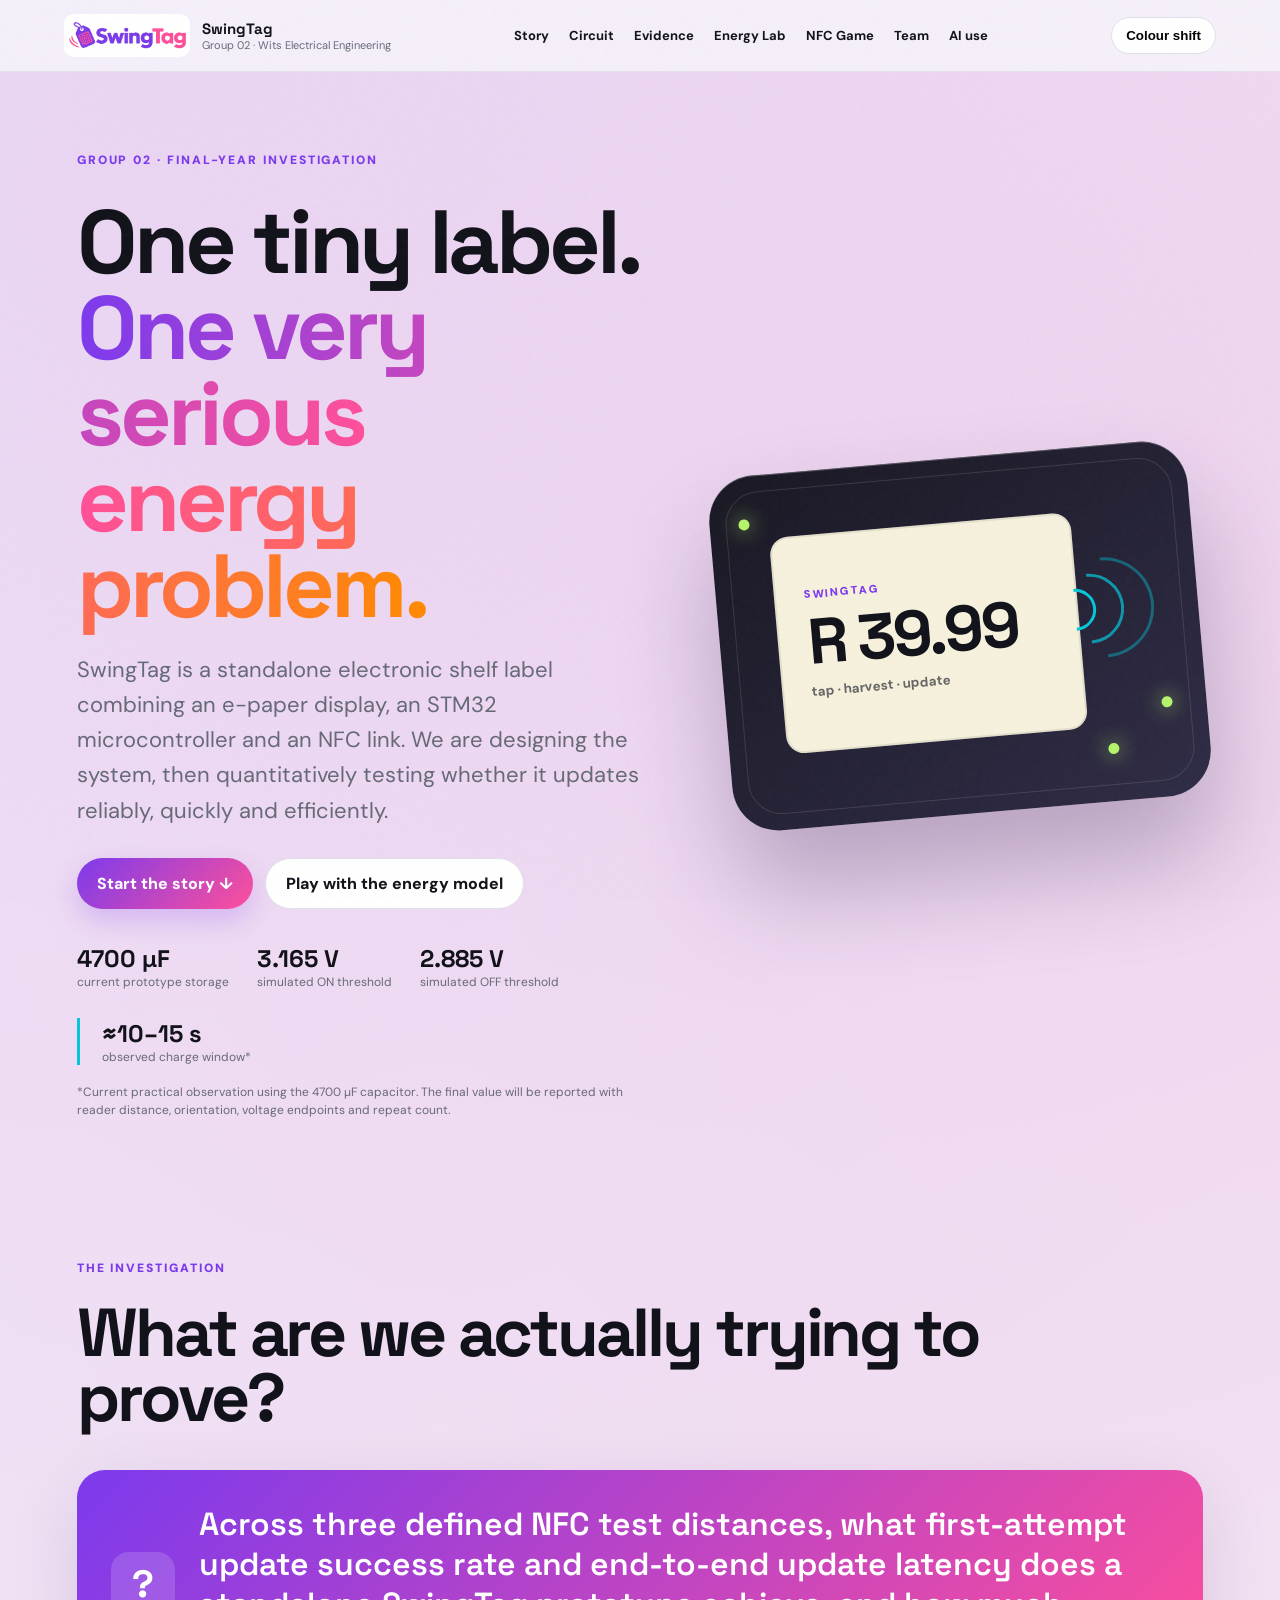
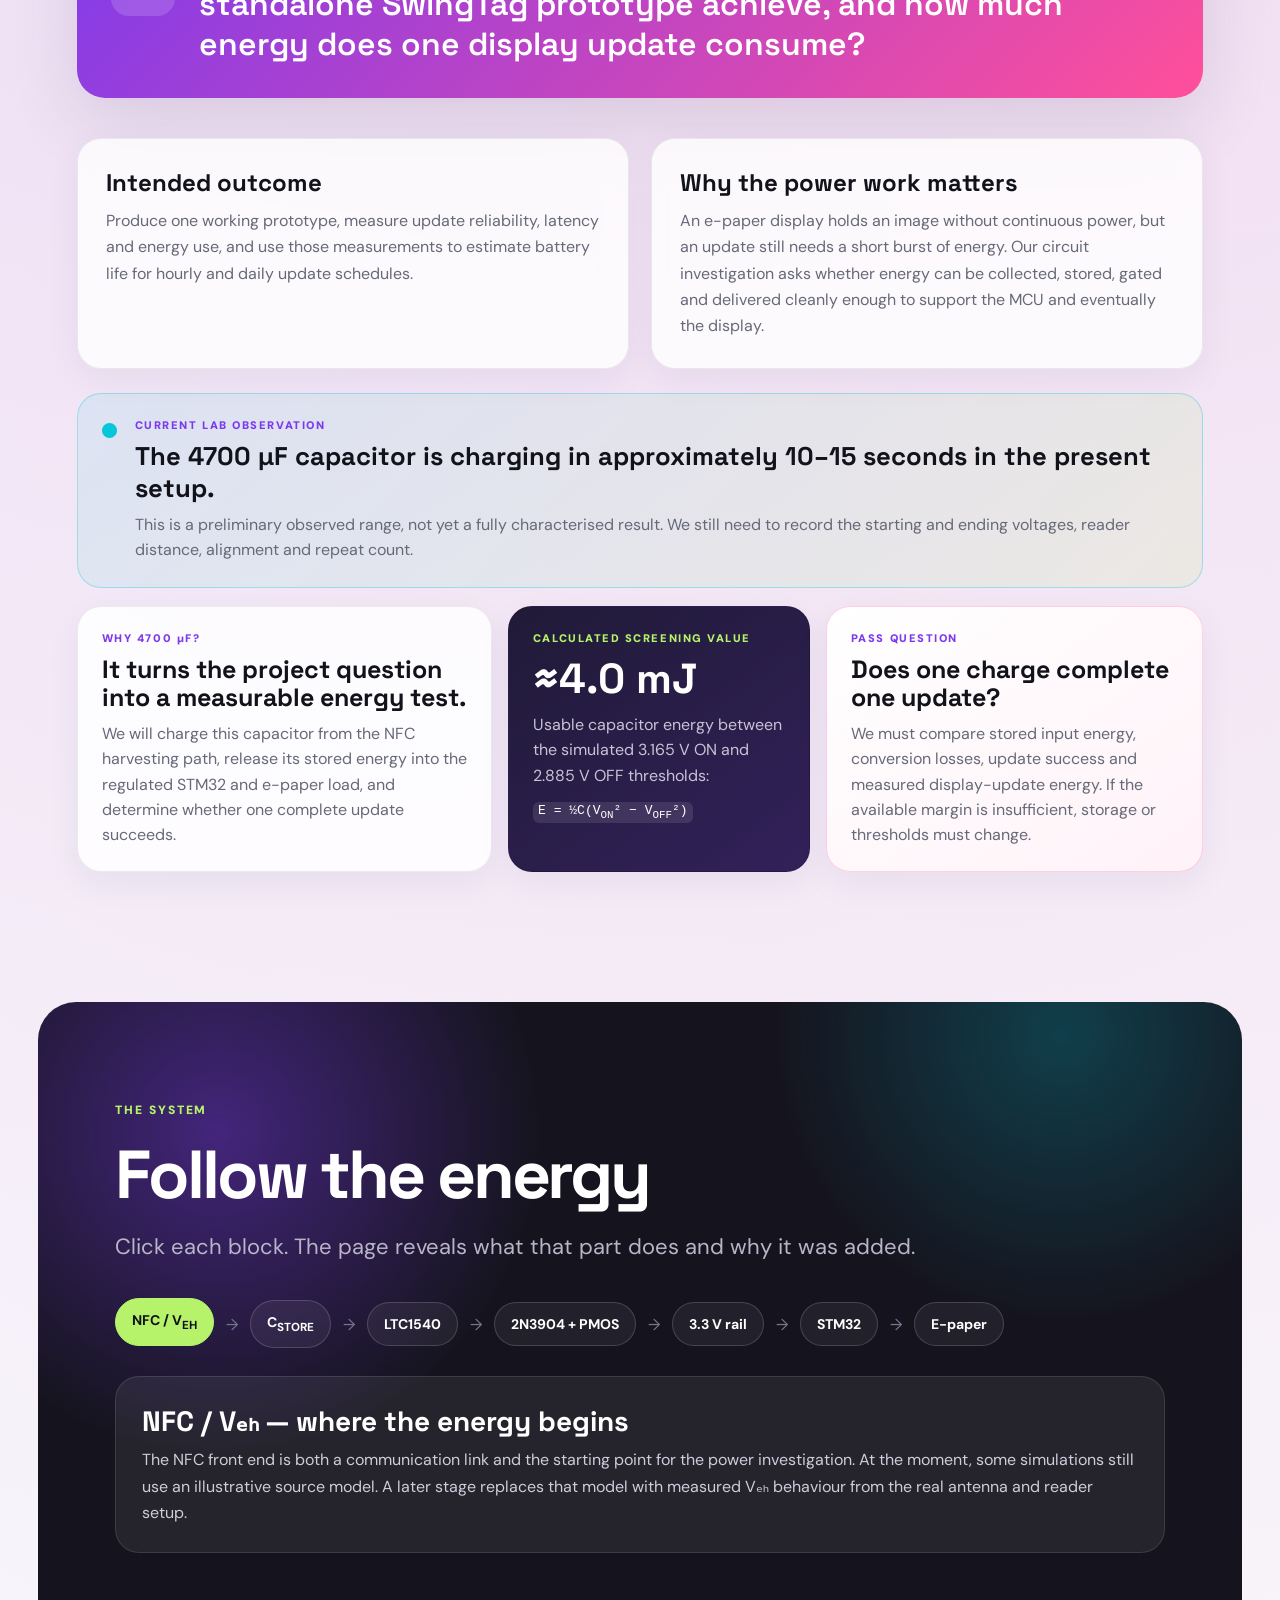
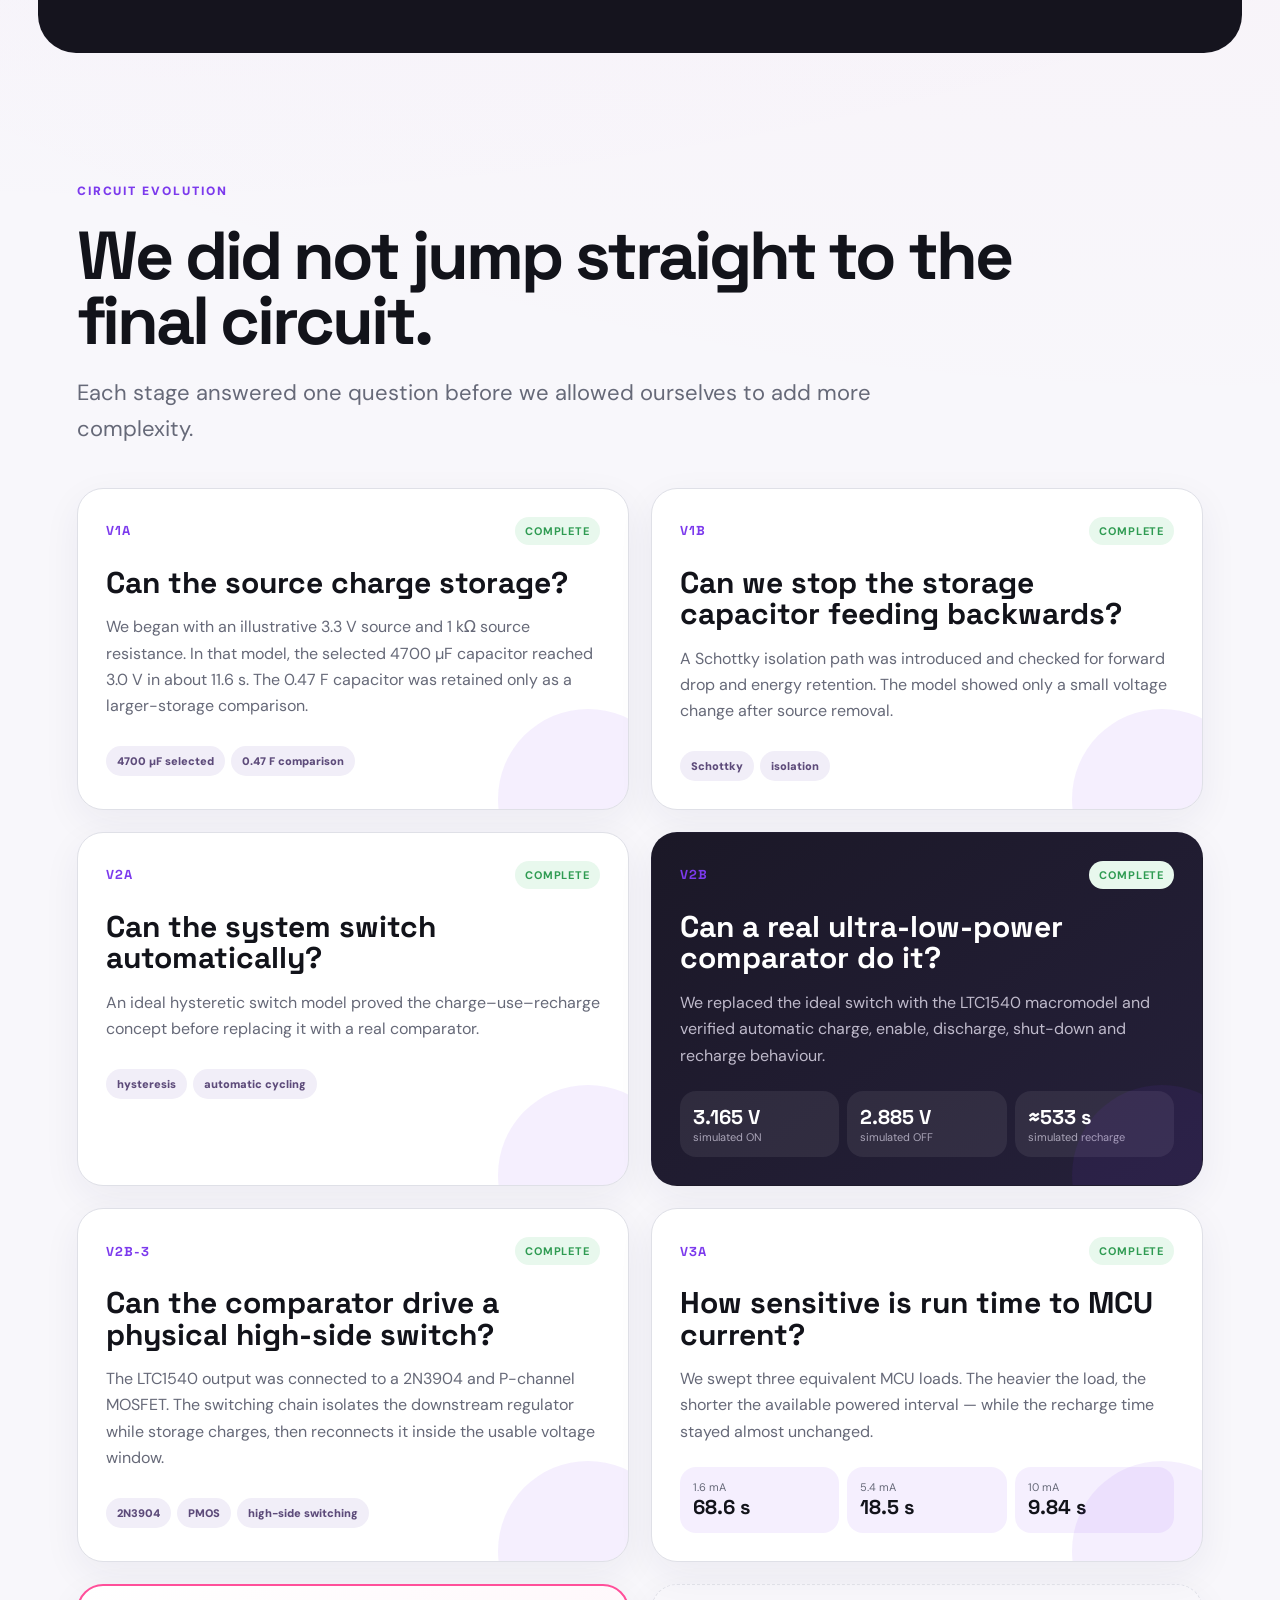
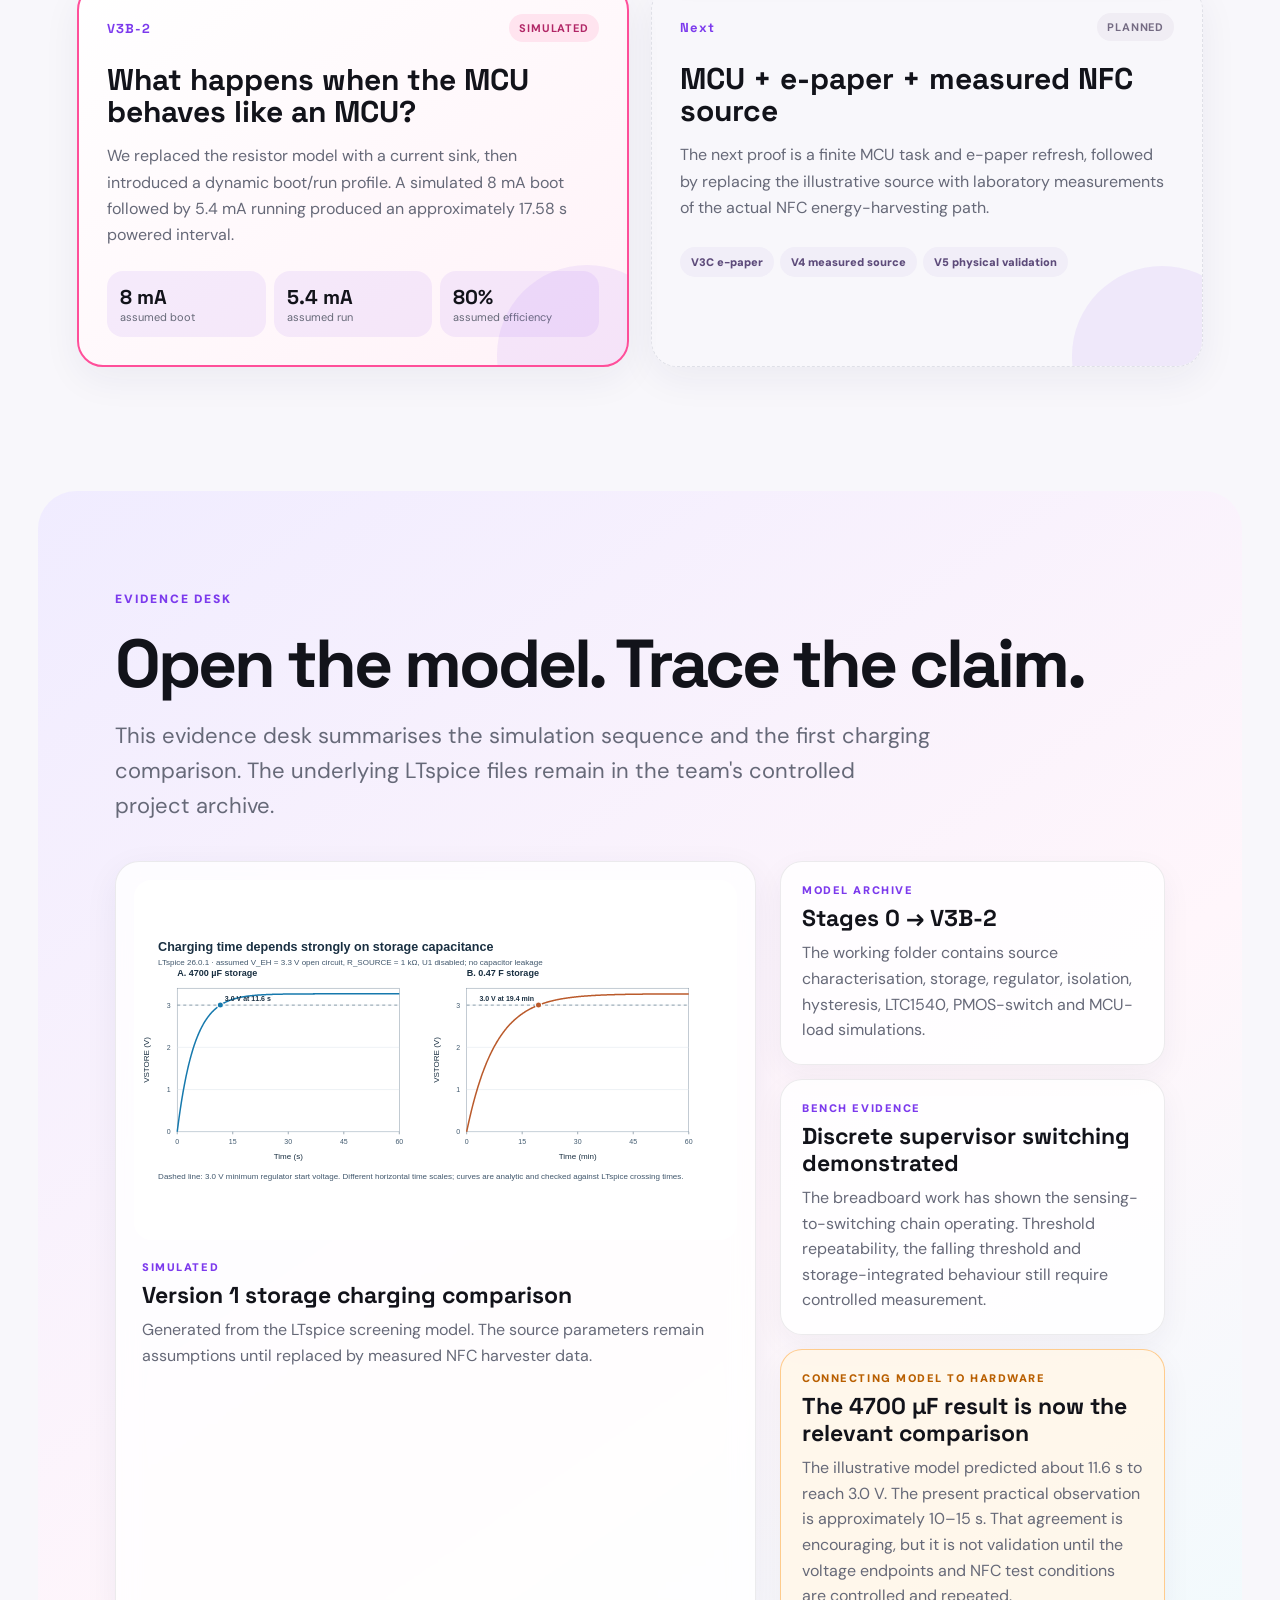
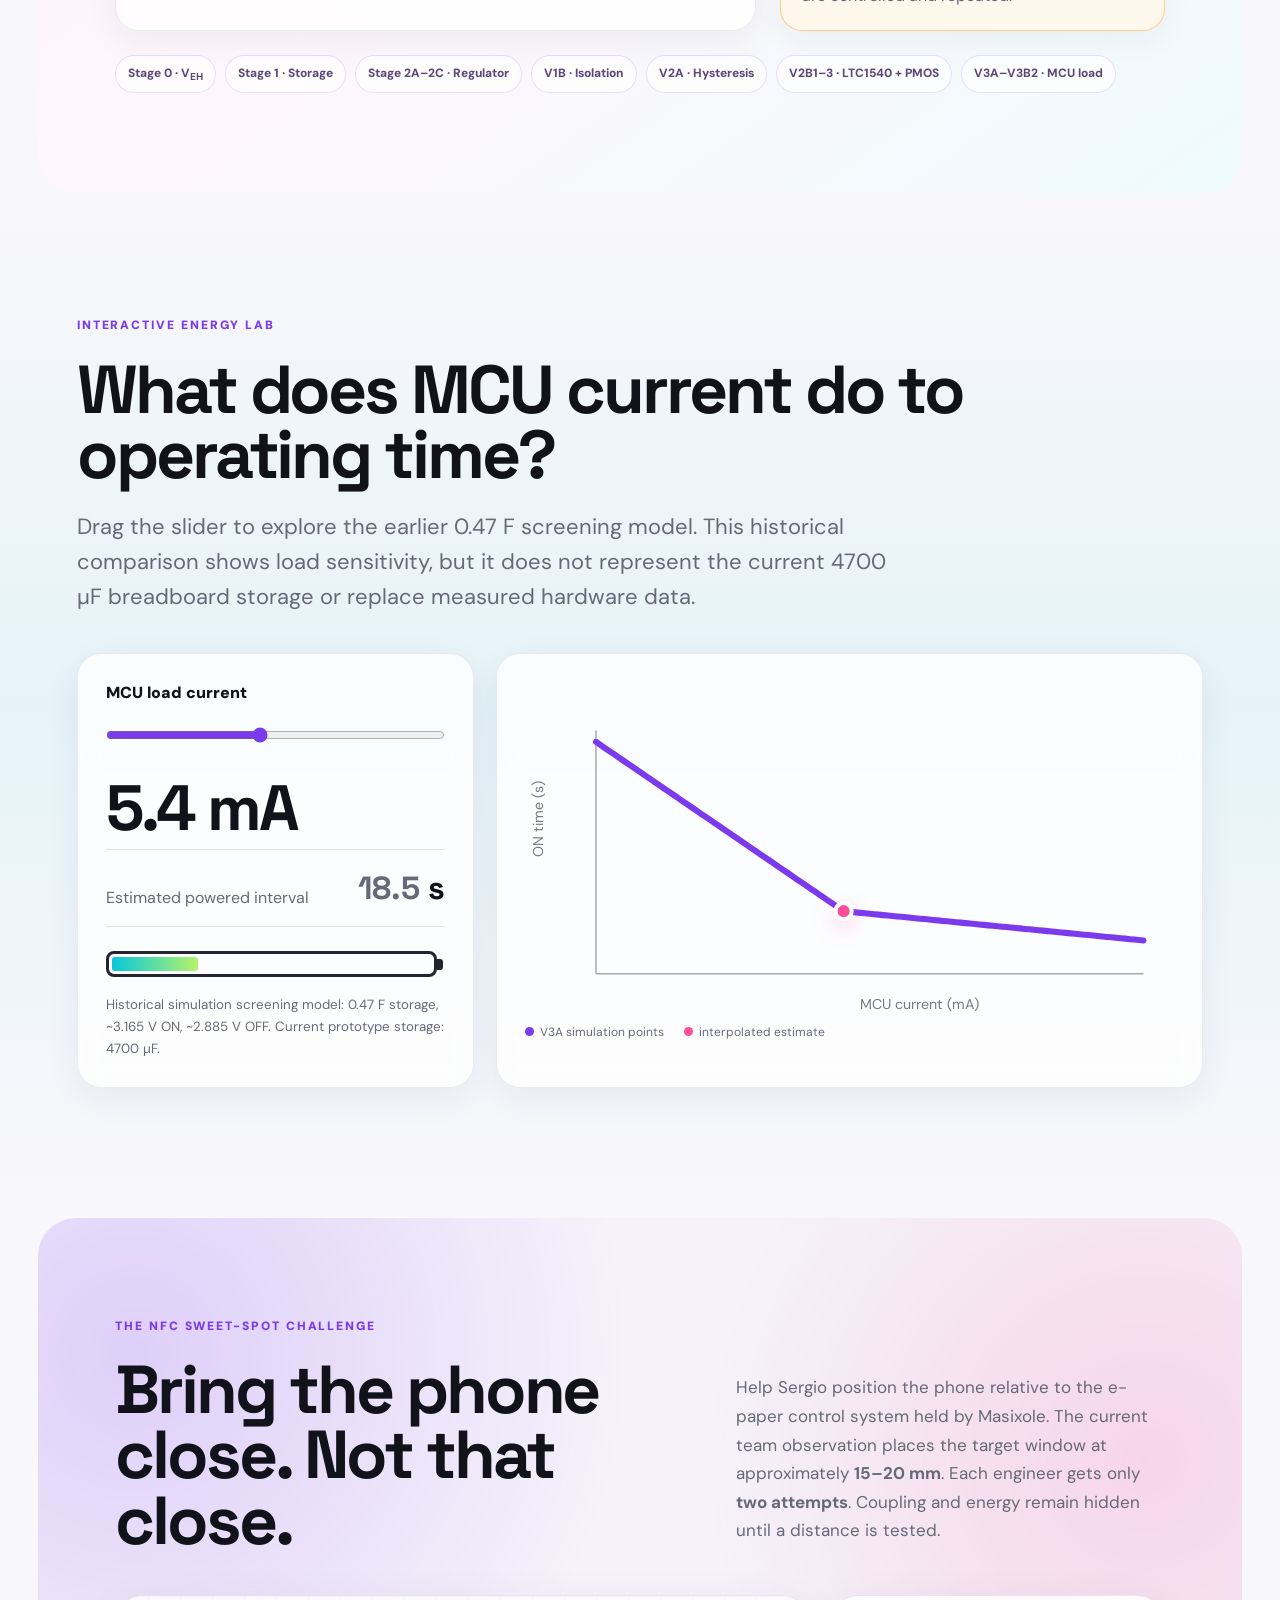
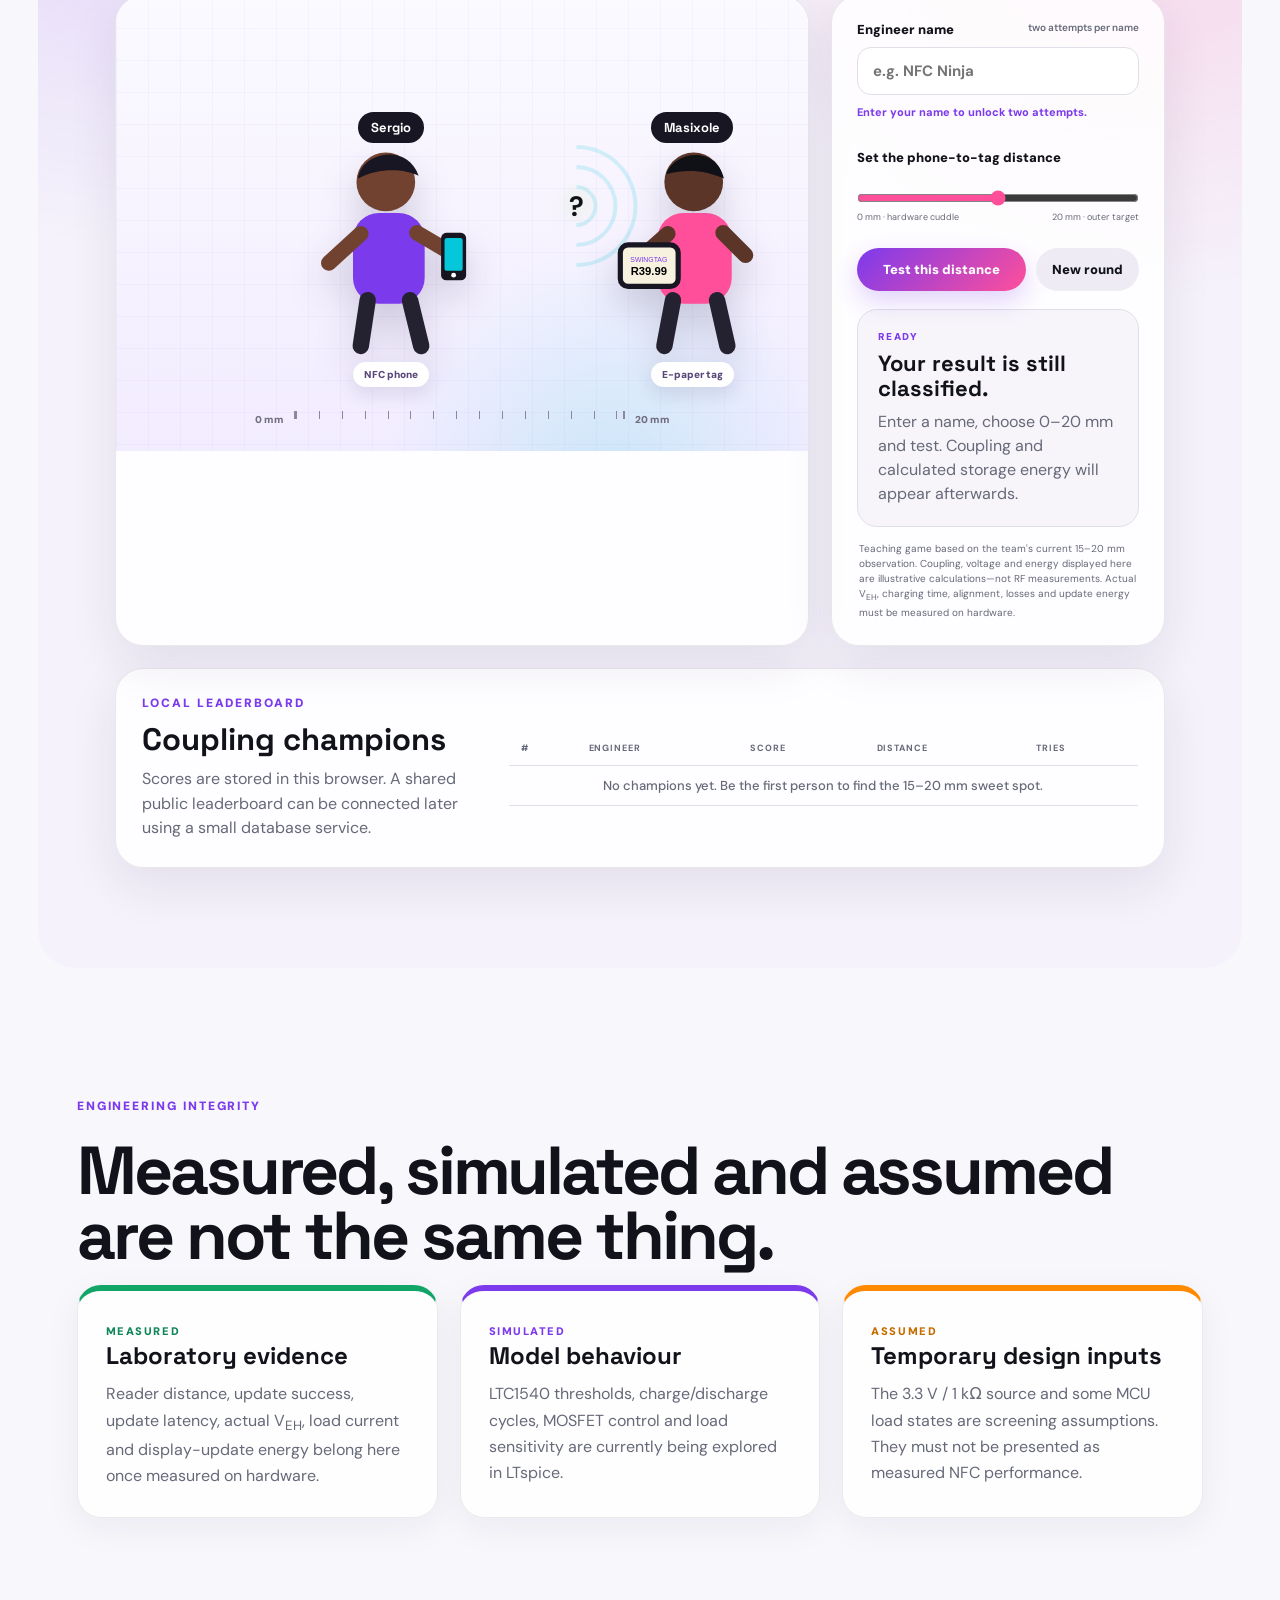
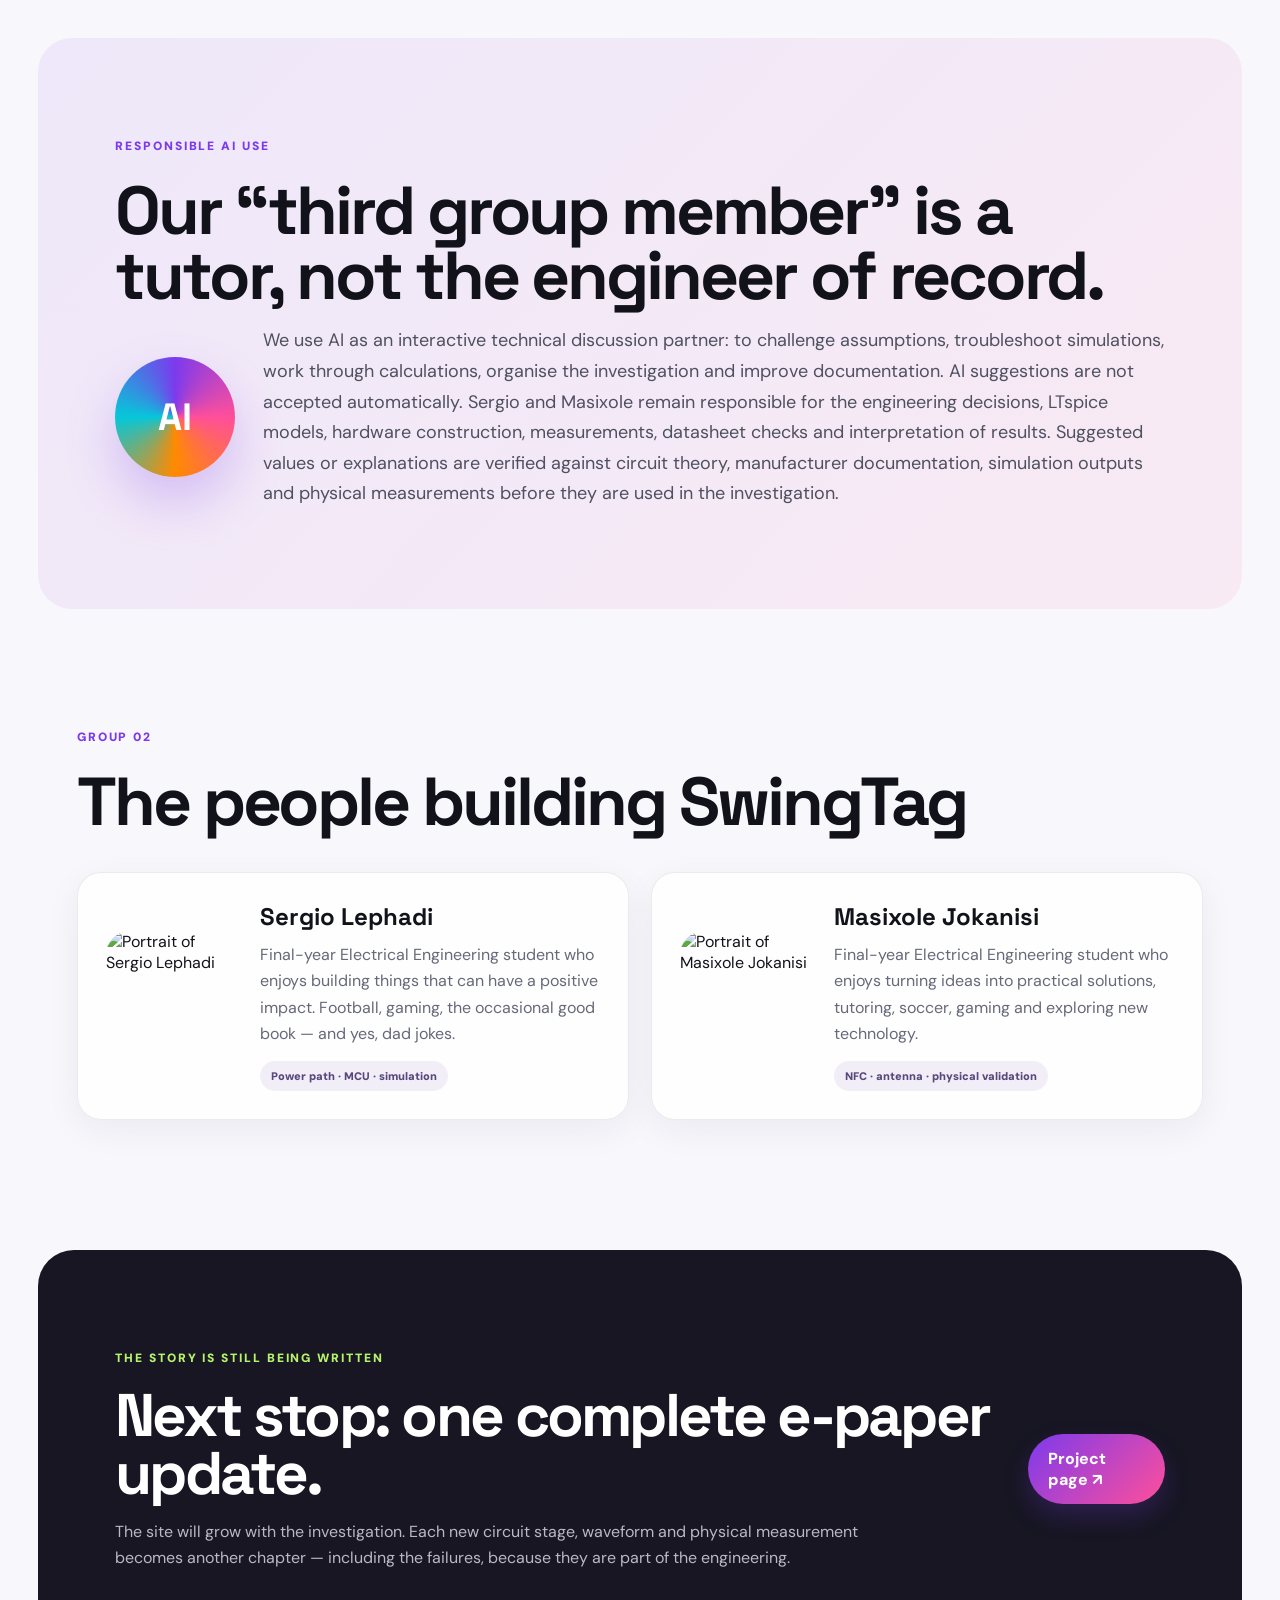
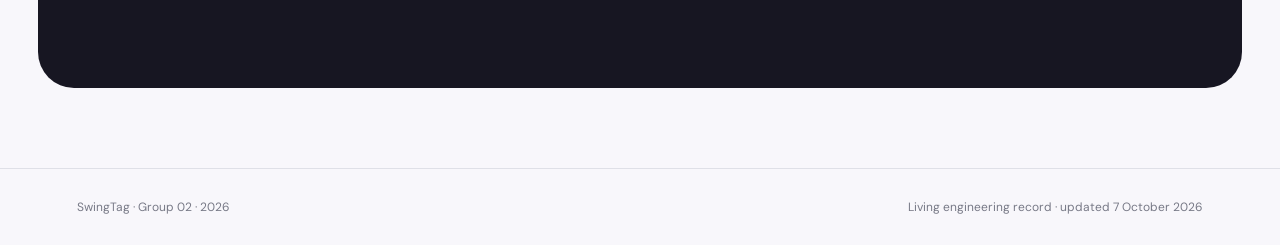
==== commit 84880dcd: "Redesign NFC challenge with energy feedback" ====
--- a/index.html
+++ b/index.html
@@ -132,7 +132,7 @@
     <section id="evidence" class="section evidence-section reveal">
       <div class="section-kicker">EVIDENCE DESK</div>
       <h2>Open the model. Trace the claim.</h2>
-      <p class="section-intro">The website ships with lightweight LTspice source files and the first charging comparison. Large <code>.raw</code> files remain in the working archive rather than the GitHub Pages bundle.</p>
+      <p class="section-intro">This evidence desk summarises the simulation sequence and the first charging comparison. The underlying LTspice files remain in the team's controlled project archive.</p>
       <div class="evidence-grid">
         <figure class="evidence-plot glass-card">
           <img src="assets/step-1-charge-curves.svg" alt="LTspice charging curves comparing the Version 1 storage capacitors" />
@@ -142,7 +142,6 @@
           <article class="evidence-card"><span>MODEL ARCHIVE</span><strong>Stages 0 → V3B-2</strong><p>The working folder contains source characterisation, storage, regulator, isolation, hysteresis, LTC1540, PMOS-switch and MCU-load simulations.</p></article>
           <article class="evidence-card"><span>BENCH EVIDENCE</span><strong>Discrete supervisor switching demonstrated</strong><p>The breadboard work has shown the sensing-to-switching chain operating. Threshold repeatability, the falling threshold and storage-integrated behaviour still require controlled measurement.</p></article>
           <article class="evidence-card warning"><span>CONNECTING MODEL TO HARDWARE</span><strong>The 4700 µF result is now the relevant comparison</strong><p>The illustrative model predicted about 11.6 s to reach 3.0 V. The present practical observation is approximately 10–15 s. That agreement is encouraging, but it is not validation until the voltage endpoints and NFC test conditions are controlled and repeated.</p></article>
-          <a class="download-card" href="assets/swingtag-ltspice-source-pack.zip" download><span>↓</span><div><strong>Download LTspice source pack</strong><small>ASC, CIR, CSV, SVG, report source and notes · no large RAW files</small></div></a>
         </div>
       </div>
       <div class="stage-index" aria-label="Included simulation stages">
@@ -177,17 +176,11 @@
     <section id="game" class="section nfc-game reveal">
       <div class="game-heading">
         <div><div class="section-kicker">THE NFC SWEET-SPOT CHALLENGE</div><h2>Bring the phone close. Not that close.</h2></div>
-        <p>Help Sergio position the phone relative to the e-paper control system held by Masixole. The current team measurement places the optimal operating window at approximately <strong>1.5–2.0 cm</strong>. Reach at least <strong>87% estimated coupling</strong> inside that window to unlock a personalised 3D tag.</p>
+        <p>Help Sergio position the phone relative to the e-paper control system held by Masixole. The current team observation places the target window at approximately <strong>15–20 mm</strong>. Each engineer gets only <strong>two attempts</strong>. Coupling and energy remain hidden until a distance is tested.</p>
       </div>
 
       <div class="game-grid">
         <div class="game-stage" id="gameStage" style="--sergio-left:4%">
-          <div class="game-hud">
-            <div><span>DISTANCE</span><strong><output id="distanceOutput">7.5</output> cm</strong></div>
-            <div><span>SIGNAL ESTIMATE</span><strong id="signalOutput">58%</strong></div>
-            <div><span>ATTEMPTS</span><strong id="attemptOutput">0</strong></div>
-          </div>
-
           <div class="nfc-scene" aria-label="Sergio holding a phone opposite Masixole holding the SwingTag e-paper system">
             <div class="character sergio-character" id="sergioCharacter">
               <div class="name-flag">Sergio</div>
@@ -227,17 +220,25 @@
               </div>
             </div>
 
-            <div class="distance-ruler" aria-hidden="true"><span>0 cm</span><div class="ruler-line"></div><span>15 cm</span></div>
+            <div class="roast-reveal" id="roastReveal" aria-live="assertive" aria-hidden="true">
+              <div class="roast-emoji" aria-hidden="true">😂 🤣 😂</div>
+              <strong id="roastHeading">NFC said absolutely not.</strong>
+              <p id="roastCopy">Try moving the phone.</p>
+              <span id="roastAttempt">Attempt 1 of 2</span>
+            </div>
+
+            <div class="distance-ruler" aria-hidden="true"><span>0 mm</span><div class="ruler-line"></div><span>20 mm</span></div>
           </div>
         </div>
 
         <aside class="game-panel">
-          <label class="player-field" for="playerName">Engineer name <span>for this device's leaderboard</span></label>
+          <label class="player-field" for="playerName">Engineer name <span>two attempts per name</span></label>
           <input id="playerName" class="player-input" type="text" maxlength="18" autocomplete="nickname" placeholder="e.g. NFC Ninja" />
+          <p class="attempt-hint" id="attemptHint">Enter your name to unlock two attempts.</p>
 
           <label class="distance-label" for="distanceSlider">Set the phone-to-tag distance</label>
-          <input id="distanceSlider" class="distance-slider" type="range" min="0" max="15" value="7.5" step="0.1" />
-          <div class="range-labels"><span>0 cm · almost touching</span><span>15 cm · ambitious</span></div>
+          <input id="distanceSlider" class="distance-slider" type="range" min="0" max="20" value="10" step="1" />
+          <div class="range-labels"><span>0 mm · hardware cuddle</span><span>20 mm · outer target</span></div>
 
           <div class="game-actions">
             <button id="testDistanceBtn" class="game-primary" type="button">Test this distance</button>
@@ -245,9 +246,22 @@
           </div>
 
           <div class="game-result idle" id="gameResult" role="status" aria-live="polite">
-            <span>READY</span><strong>Find the NFC sweet spot.</strong><p>Adjust the slider, then test your distance. The game will explain what the result means.</p>
-          </div>
-          <p class="game-caveat">Teaching game based on the team's current measured optimum of approximately 1.5–2.0 cm. The 87% indicator is a game estimate, not a measured RF efficiency. Reader model, antenna orientation and repeatability still belong in the formal test record.</p>
+            <span>READY</span><strong>Your result is still classified.</strong><p>Enter a name, choose 0–20 mm and test. Coupling and calculated storage energy will appear afterwards.</p>
+          </div>
+
+          <div class="energy-readout" id="energyReadout" hidden>
+            <div class="energy-title"><span>CALCULATED GAME ESTIMATE</span><strong>What did that attempt harvest?</strong></div>
+            <div class="energy-metrics">
+              <div><span>EST. COUPLING</span><strong id="revealedCoupling">—</strong></div>
+              <div><span>EST. STORAGE VOLTAGE</span><strong id="revealedVoltage">—</strong></div>
+              <div><span>CALCULATED ENERGY</span><strong id="revealedEnergy">—</strong></div>
+            </div>
+            <div class="energy-target" id="energyTarget">Target storage range: 3.3–4.0 V.</div>
+            <div class="did-you-know"><span>DID YOU KNOW?</span><strong id="energyFactTitle">A few millijoules can still do useful work.</strong><ul id="energyFacts"></ul></div>
+            <code>E = ½CV² · C = 4700 µF</code>
+          </div>
+
+          <p class="game-caveat">Teaching game based on the team's current 15–20 mm observation. Coupling, voltage and energy displayed here are illustrative calculations—not RF measurements. Actual V<sub>EH</sub>, charging time, alignment, losses and update energy must be measured on hardware.</p>
         </aside>
       </div>
 
@@ -285,7 +299,7 @@
     <section class="section final-cta reveal"><div><div class="section-kicker">THE STORY IS STILL BEING WRITTEN</div><h2>Next stop: one complete e-paper update.</h2><p>The site will grow with the investigation. Each new circuit stage, waveform and physical measurement becomes another chapter — including the failures, because they are part of the engineering.</p></div><a class="primary-btn" href="https://dsllab.app/projects/group-02/" target="_blank" rel="noreferrer">Project page ↗</a></section>
   </main>
 
-  <footer><span>SwingTag · Group 02 · 2026</span><span>Living engineering record · updated 6 October 2026</span></footer>
+  <footer><span>SwingTag · Group 02 · 2026</span><span>Living engineering record · updated 7 October 2026</span></footer>
   <script src="script.js"></script>
   <script src="enhancements.js"></script>
   <script src="game.js"></script>
--- a/game.css
+++ b/game.css
@@ -629,3 +629,206 @@
   0%, 100% { opacity: 0; }
   4%, 96% { opacity: 1; transform: rotateX(5deg) rotateY(-8deg); }
 }
+
+/* Version 2 game: reveal results only after testing. */
+.attempt-hint {
+  min-height: 20px;
+  margin: -14px 0 24px;
+  color: var(--purple);
+  font-size: 11px;
+  font-weight: 800;
+}
+
+.game-primary:disabled {
+  cursor: not-allowed;
+  transform: none;
+  opacity: .48;
+  box-shadow: none;
+}
+
+.roast-reveal {
+  position: absolute;
+  z-index: 9;
+  inset: 0;
+  display: flex;
+  flex-direction: column;
+  align-items: center;
+  justify-content: center;
+  padding: clamp(28px, 7vw, 72px);
+  color: #fff;
+  text-align: center;
+  pointer-events: none;
+  visibility: hidden;
+  opacity: 0;
+  background:
+    radial-gradient(circle at 20% 20%, rgba(255,79,154,.92), transparent 40%),
+    radial-gradient(circle at 82% 80%, rgba(5,199,217,.72), transparent 40%),
+    linear-gradient(135deg, #6d28d9, #171622 68%);
+}
+
+.roast-showcase .roast-reveal {
+  visibility: visible;
+  animation: roast-in 4.3s cubic-bezier(.18,.85,.25,1) both;
+}
+
+.roast-showcase .character,
+.roast-showcase .field-visual,
+.roast-showcase .distance-ruler {
+  opacity: 0;
+}
+
+.roast-emoji {
+  font-size: clamp(50px, 9vw, 92px);
+  line-height: 1;
+  animation: emoji-bounce .62s ease-in-out infinite alternate;
+}
+
+.roast-reveal strong {
+  max-width: 880px;
+  margin: 20px 0 13px;
+  font: 900 clamp(34px, 6.2vw, 76px)/.95 "Space Grotesk", sans-serif;
+  letter-spacing: -.05em;
+  text-wrap: balance;
+}
+
+.roast-reveal p {
+  max-width: 720px;
+  margin: 0;
+  color: rgba(255,255,255,.86);
+  font-size: clamp(15px, 2.1vw, 22px);
+  line-height: 1.45;
+}
+
+.roast-reveal span {
+  margin-top: 22px;
+  padding: 8px 14px;
+  border: 1px solid rgba(255,255,255,.25);
+  border-radius: 999px;
+  color: #b6f36b;
+  background: rgba(0,0,0,.22);
+  font-size: 11px;
+  font-weight: 900;
+  letter-spacing: .12em;
+  text-transform: uppercase;
+}
+
+@keyframes roast-in {
+  0% { opacity: 0; transform: scale(.72) rotate(-2deg); }
+  10%, 84% { opacity: 1; transform: scale(1) rotate(0); }
+  92% { opacity: 1; transform: scale(.98) rotate(1deg); }
+  100% { opacity: 0; transform: scale(1.08); }
+}
+
+@keyframes emoji-bounce {
+  from { transform: translateY(0) rotate(-4deg); }
+  to { transform: translateY(-12px) rotate(4deg); }
+}
+
+.energy-readout {
+  margin-top: 18px;
+  padding: 20px;
+  border: 1px solid rgba(124,58,237,.2);
+  border-radius: 20px;
+  background: linear-gradient(145deg, rgba(124,58,237,.08), rgba(5,199,217,.07));
+}
+
+.energy-readout[hidden] { display: none; }
+
+.energy-title > span,
+.did-you-know > span {
+  display: block;
+  margin-bottom: 6px;
+  color: var(--purple);
+  font-size: 9px;
+  font-weight: 900;
+  letter-spacing: .13em;
+}
+
+.energy-title > strong {
+  font: 700 20px/1.15 "Space Grotesk", sans-serif;
+}
+
+.energy-metrics {
+  display: grid;
+  grid-template-columns: repeat(3, 1fr);
+  gap: 7px;
+  margin: 16px 0 12px;
+}
+
+.energy-metrics > div {
+  padding: 12px 9px;
+  border-radius: 14px;
+  background: rgba(255,255,255,.76);
+}
+
+.energy-metrics span {
+  display: block;
+  min-height: 22px;
+  color: var(--muted);
+  font-size: 7px;
+  font-weight: 900;
+  letter-spacing: .08em;
+}
+
+.energy-metrics strong {
+  display: block;
+  margin-top: 4px;
+  font: 700 17px "Space Grotesk", sans-serif;
+}
+
+.energy-target {
+  padding: 10px 12px;
+  border-radius: 12px;
+  font-size: 11px;
+  font-weight: 800;
+}
+
+.energy-target.target-reached { color: #08734c; background: #e7fff4; }
+.energy-target.target-low { color: #9c5100; background: #fff2df; }
+
+.did-you-know {
+  margin-top: 15px;
+  padding-top: 15px;
+  border-top: 1px solid rgba(124,58,237,.16);
+}
+
+.did-you-know > strong {
+  font: 700 16px "Space Grotesk", sans-serif;
+}
+
+.did-you-know ul {
+  margin: 10px 0 12px;
+  padding-left: 18px;
+  color: var(--muted);
+  font-size: 11px;
+  line-height: 1.45;
+}
+
+.did-you-know li + li { margin-top: 6px; }
+
+.energy-readout code {
+  display: block;
+  padding: 9px 11px;
+  border-radius: 10px;
+  color: #fff;
+  background: #171622;
+  font-size: 10px;
+  text-align: center;
+}
+
+@media (max-width: 720px) {
+  .energy-metrics { grid-template-columns: 1fr; }
+  .energy-metrics span { min-height: 0; }
+  .roast-reveal { padding: 24px; }
+  .roast-reveal strong { font-size: 36px; }
+}
+
+@media (prefers-reduced-motion: reduce) {
+  .roast-showcase .roast-reveal { animation-name: roast-fade; }
+  .roast-emoji { animation: none; }
+}
+
+@keyframes roast-fade {
+  0%, 100% { opacity: 0; }
+  4%, 96% { opacity: 1; transform: none; }
+}
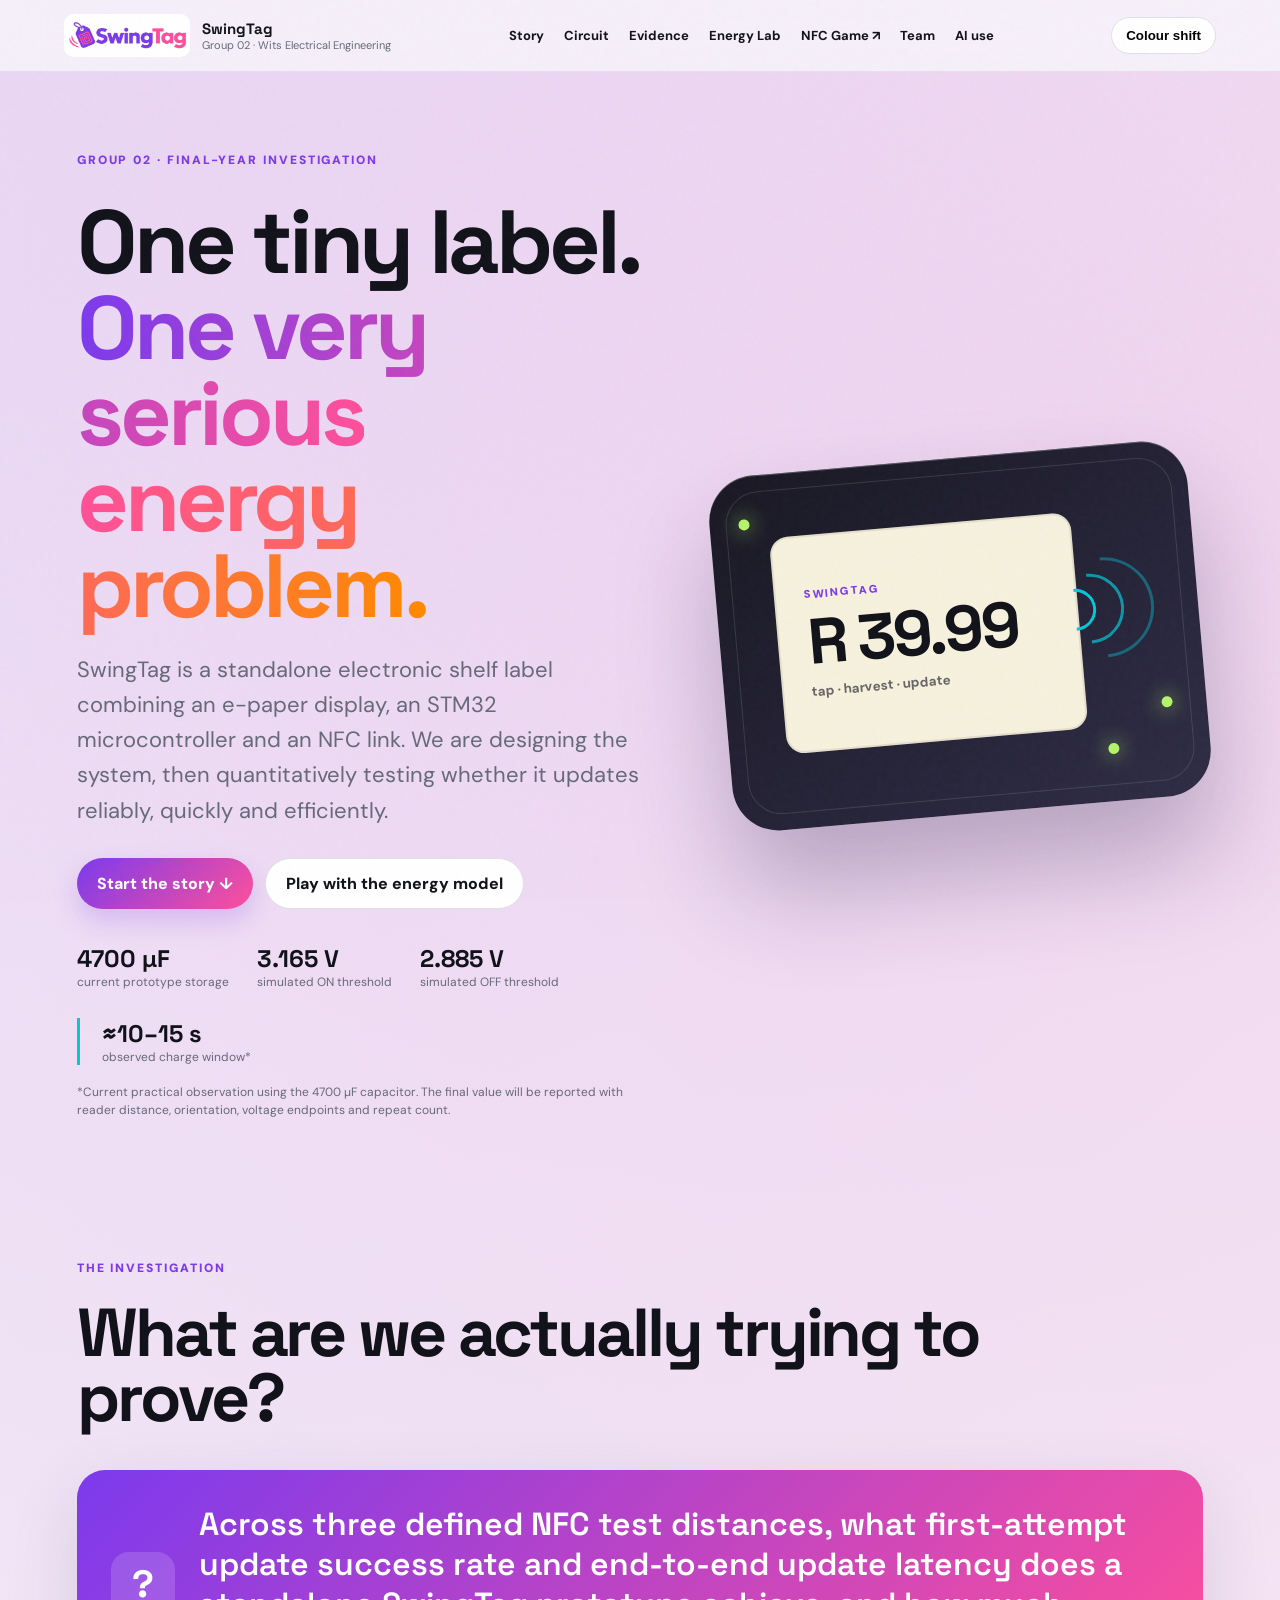
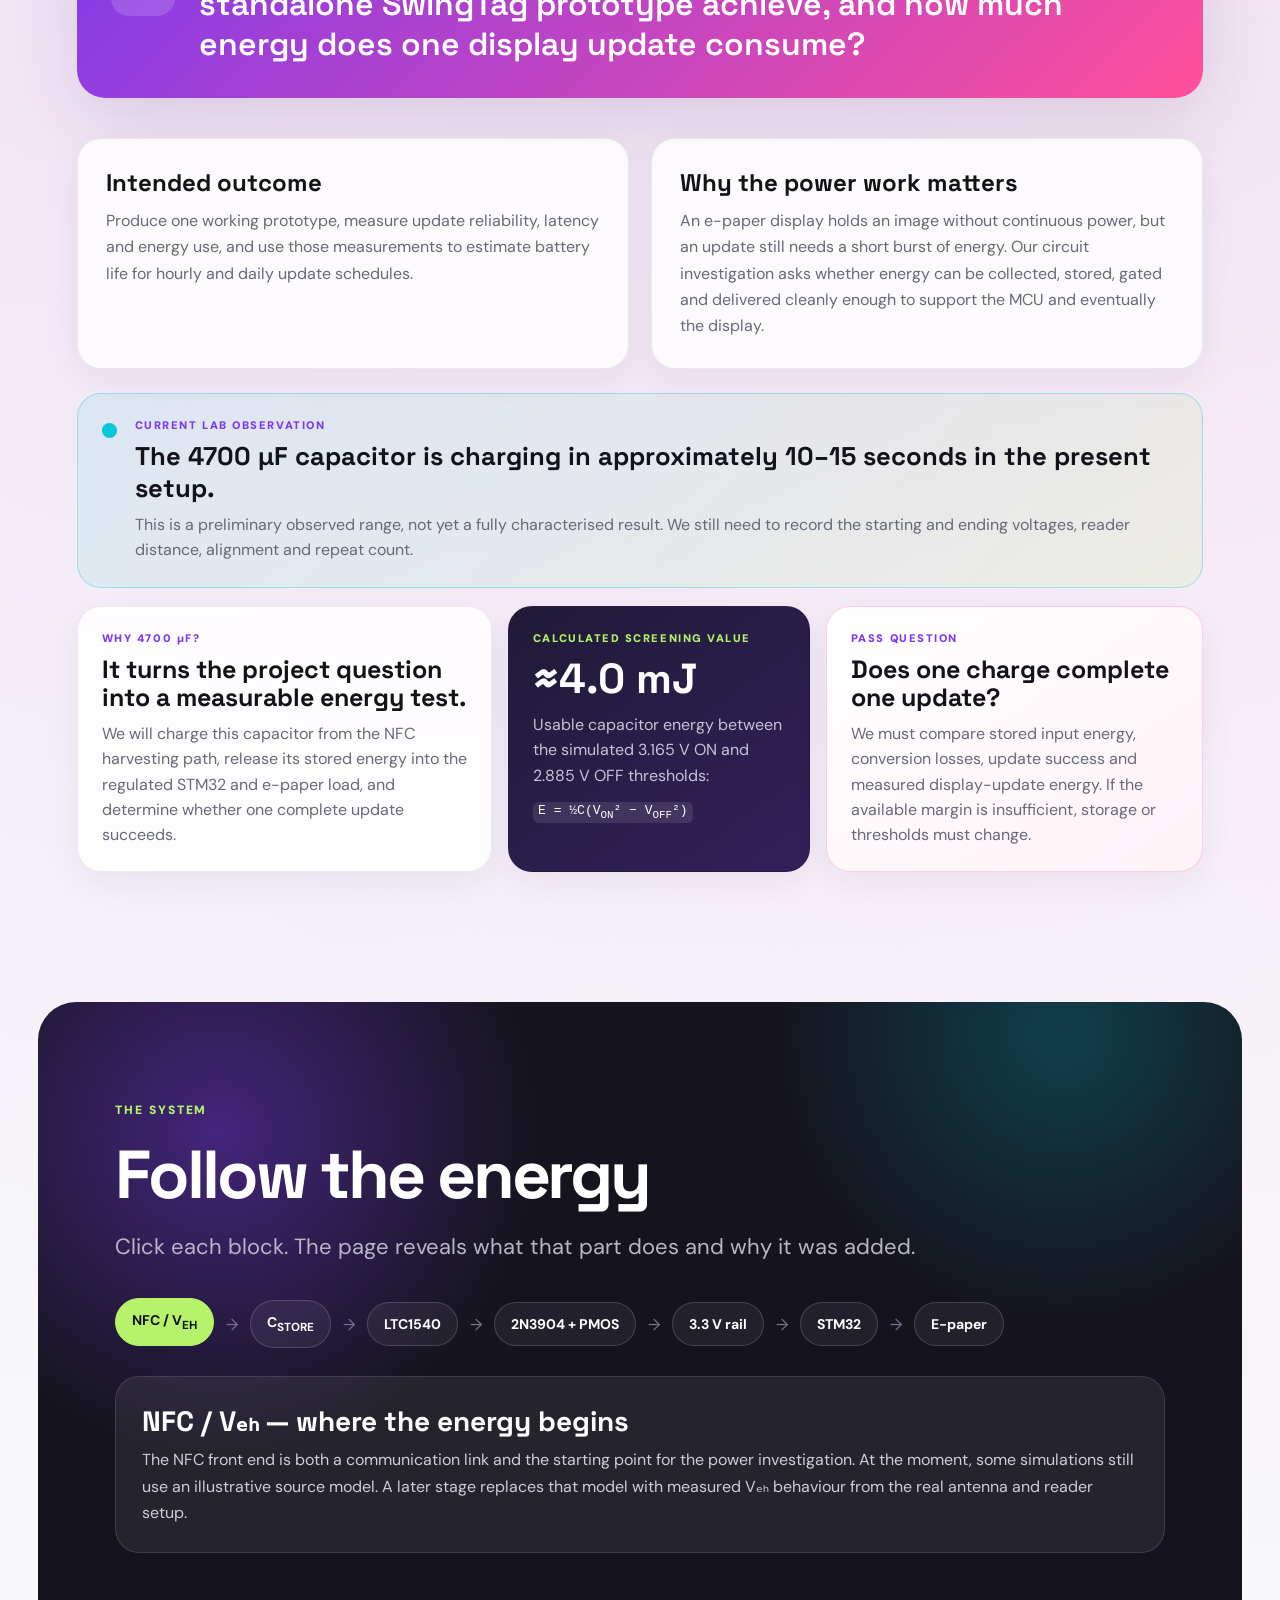
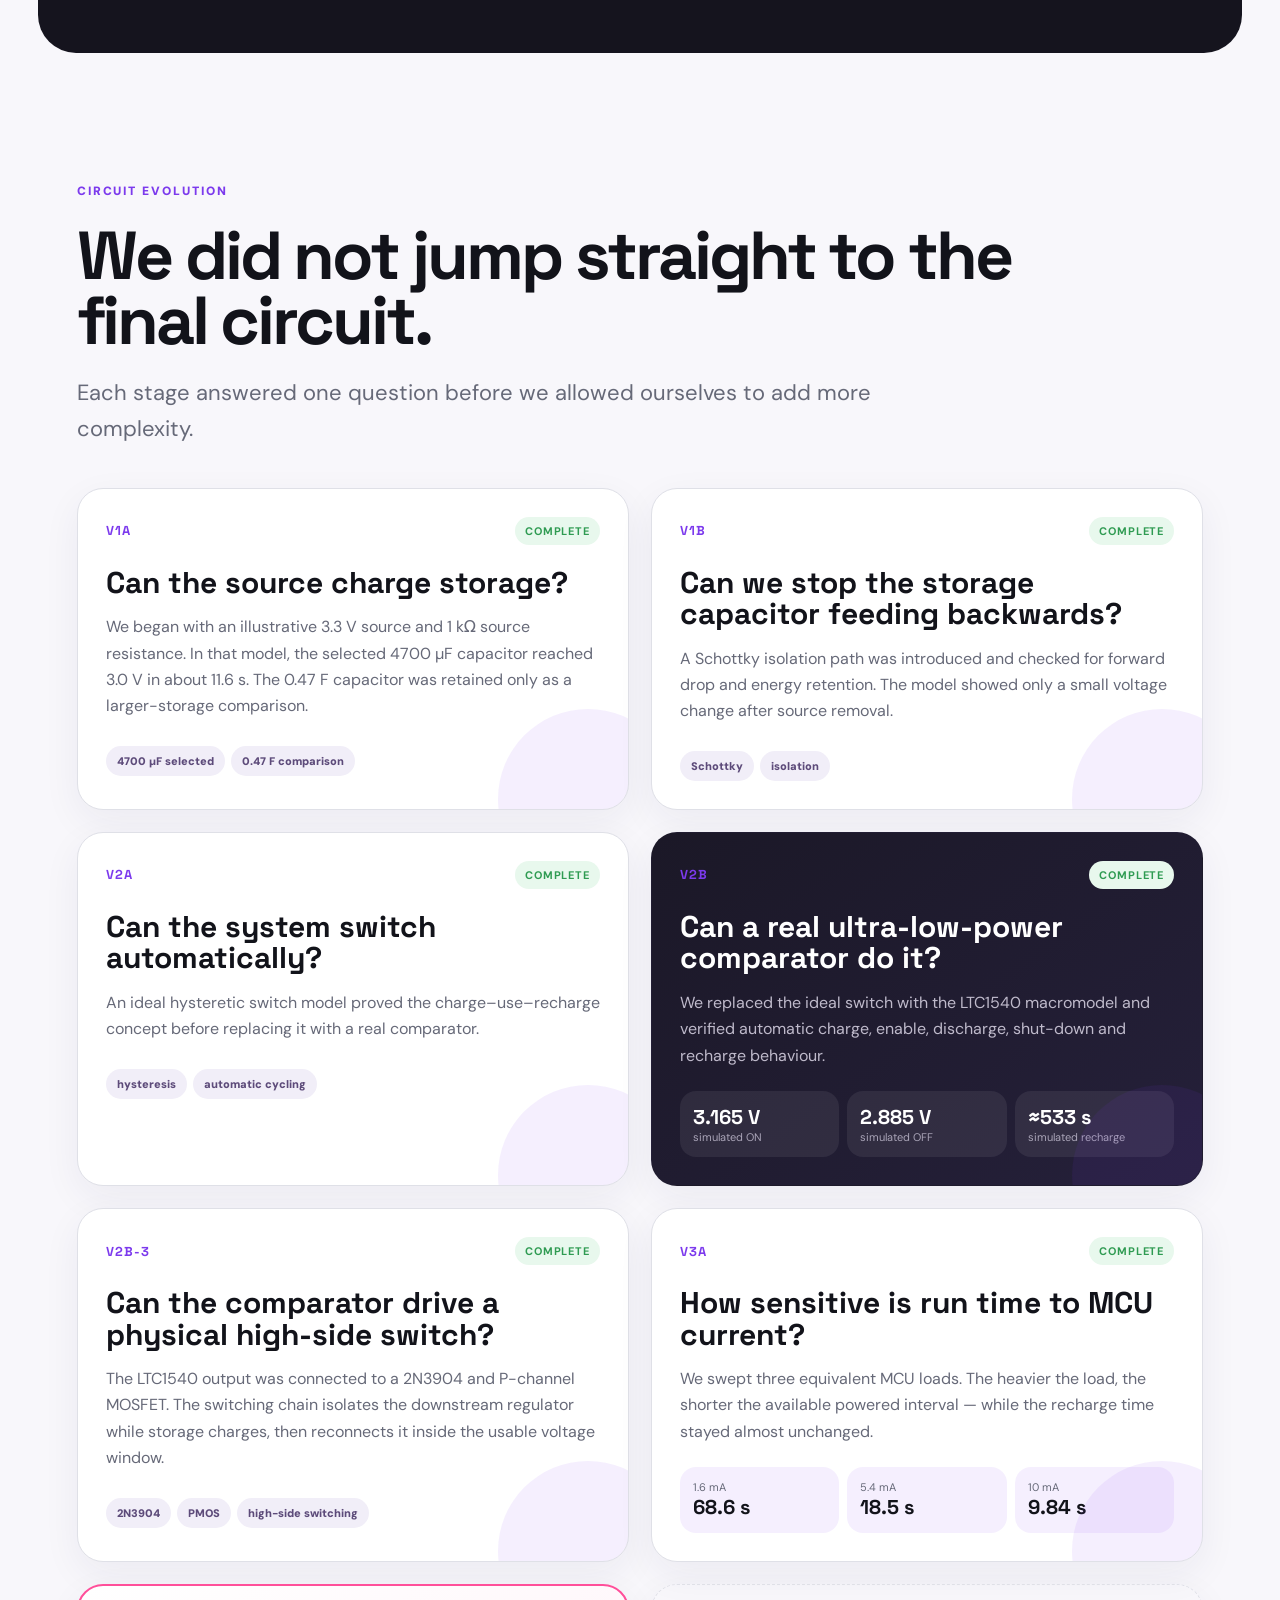
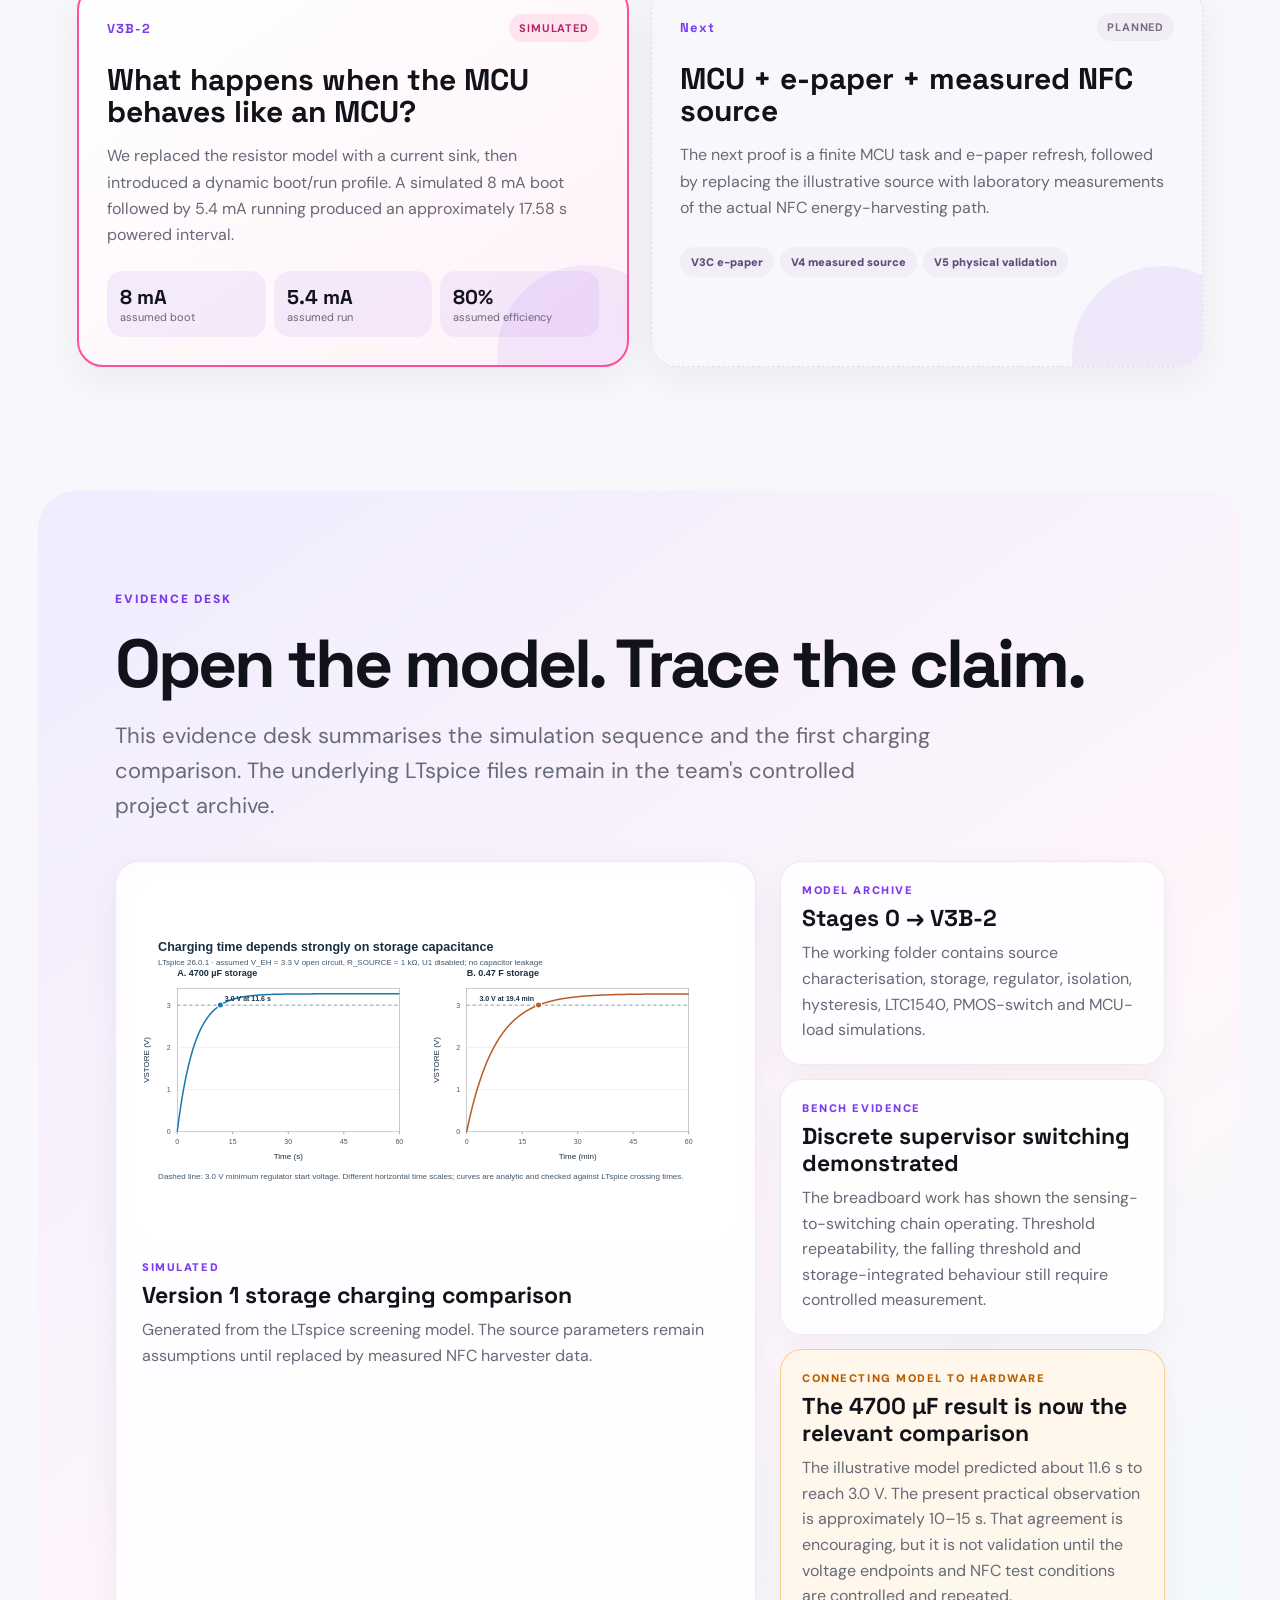
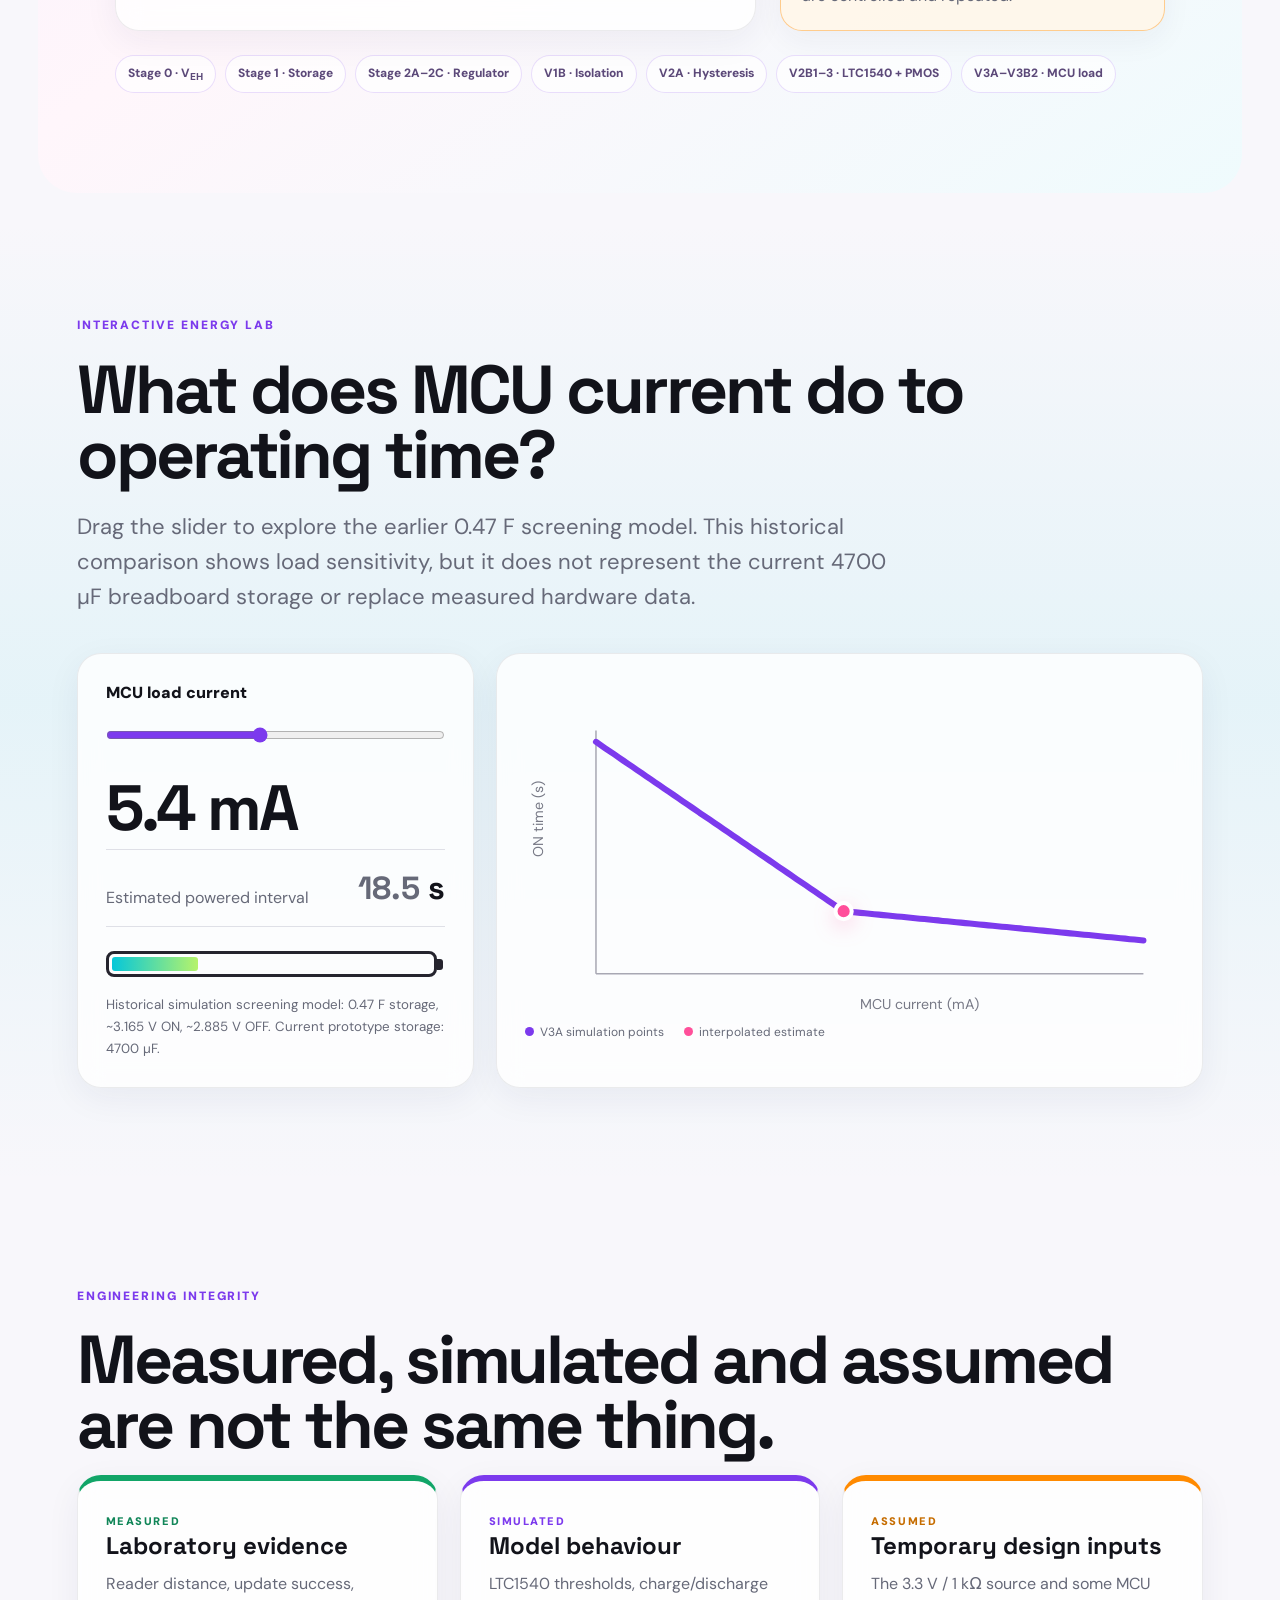
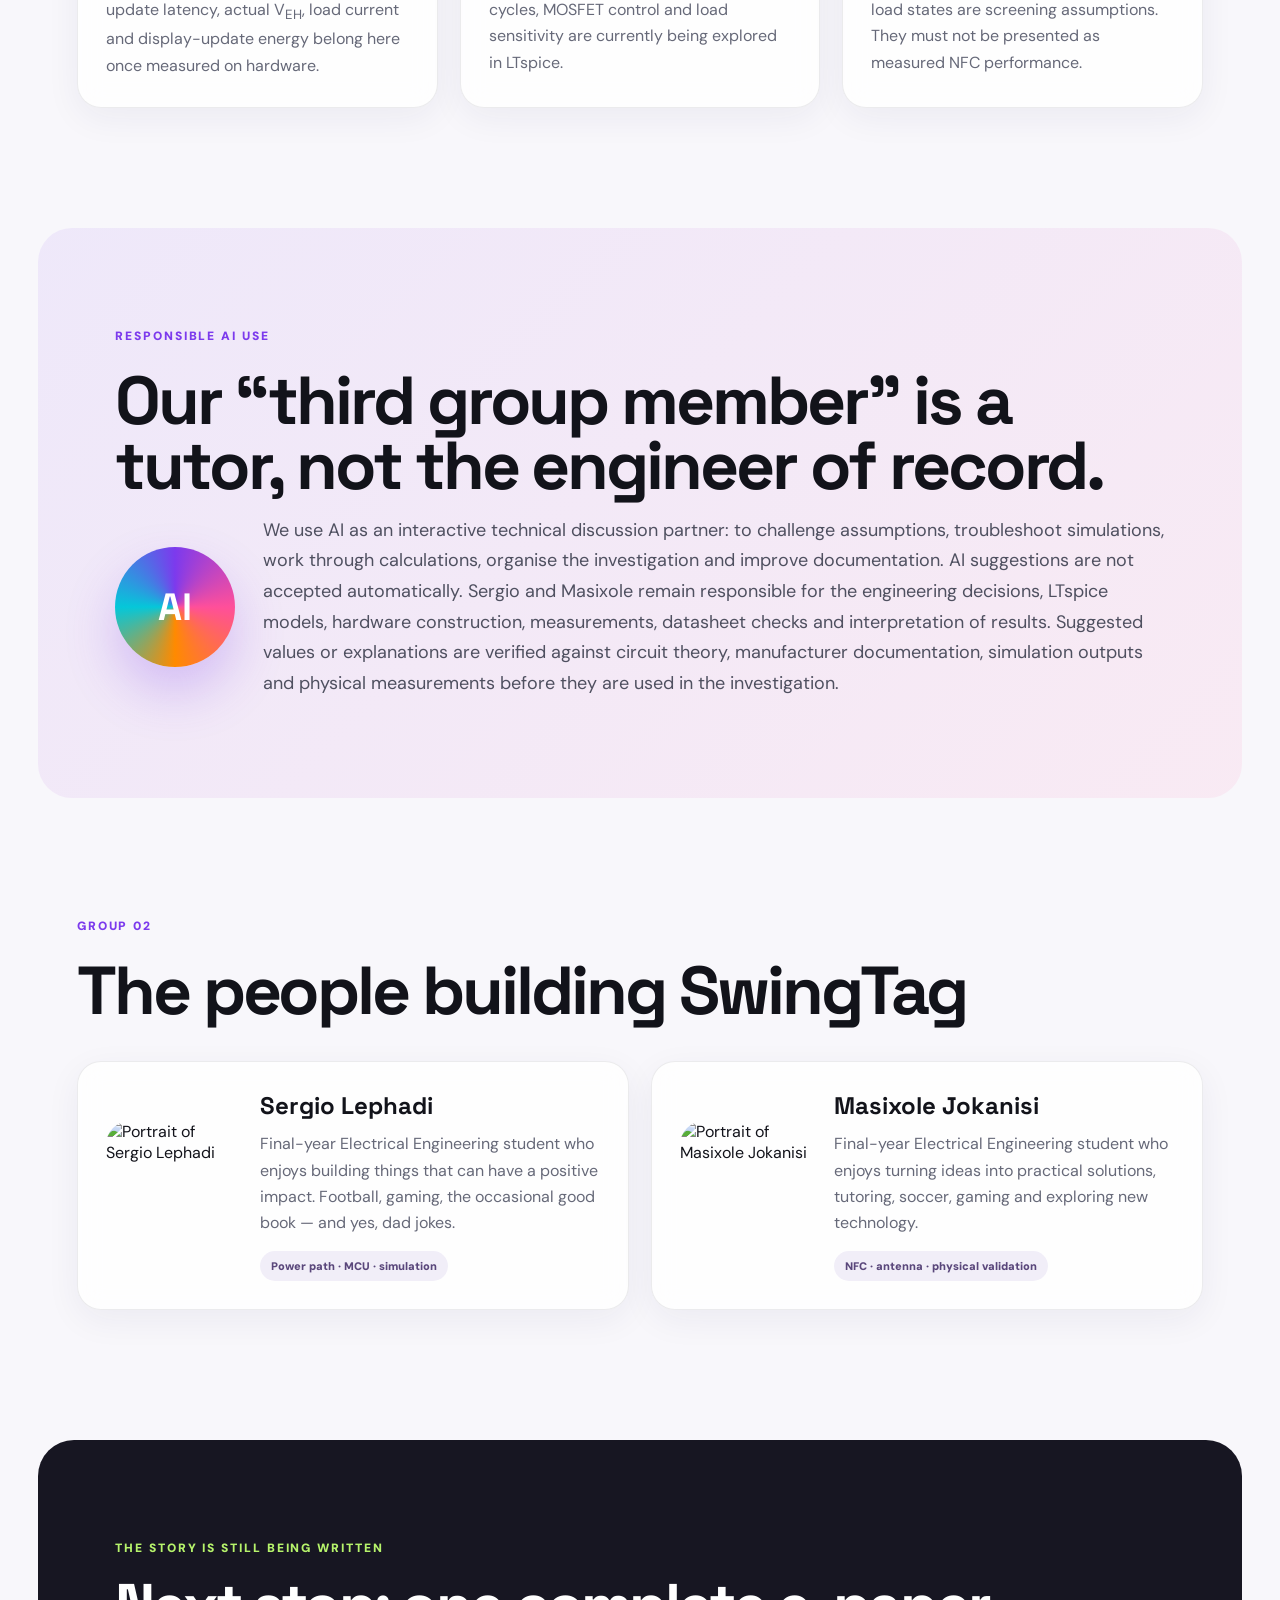
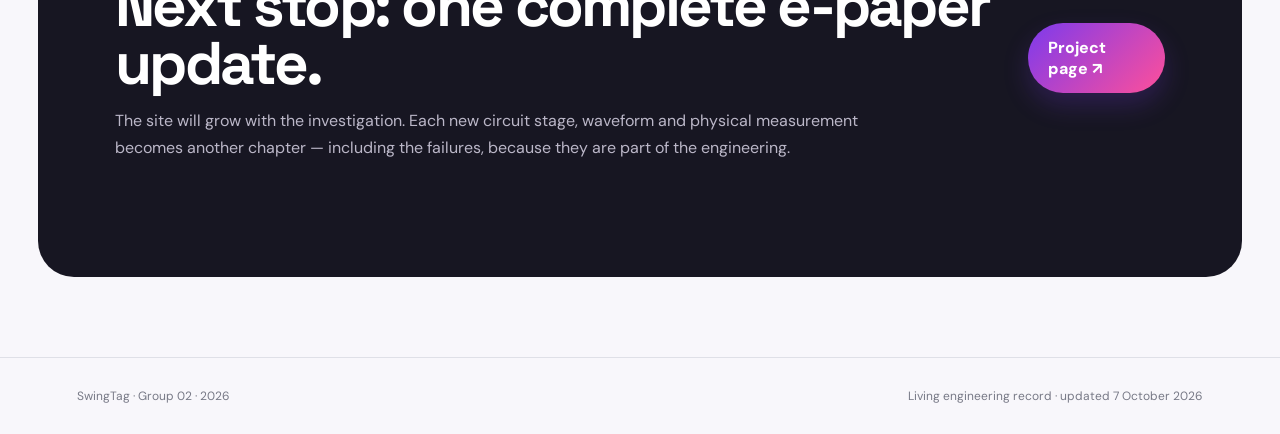
==== commit 1dba614a: "Move NFC challenge to standalone page" ====
--- a/index.html
+++ b/index.html
@@ -16,7 +16,7 @@
   <div class="noise"></div>
 
   <header class="site-header">
-    <a class="brand" href="#top" aria-label="SwingTag home">
+    <a class="brand" href="./" aria-label="SwingTag home">
       <img class="brand-logo" src="assets/swingtag-logo.jpg" alt="SwingTag" />
       <span>
         <strong>SwingTag</strong>
@@ -29,7 +29,7 @@
       <a href="#circuit">Circuit</a>
       <a href="#evidence">Evidence</a>
       <a href="#lab">Energy Lab</a>
-      <a href="#game">NFC Game</a>
+      <a href="game.html">NFC Game ↗</a>
       <a href="#people">Team</a>
       <a href="#ai">AI use</a>
     </nav>
@@ -173,104 +173,6 @@
       </div>
     </section>
 
-    <section id="game" class="section nfc-game reveal">
-      <div class="game-heading">
-        <div><div class="section-kicker">THE NFC SWEET-SPOT CHALLENGE</div><h2>Bring the phone close. Not that close.</h2></div>
-        <p>Help Sergio position the phone relative to the e-paper control system held by Masixole. The current team observation places the target window at approximately <strong>15–20 mm</strong>. Each engineer gets only <strong>two attempts</strong>. Coupling and energy remain hidden until a distance is tested.</p>
-      </div>
-
-      <div class="game-grid">
-        <div class="game-stage" id="gameStage" style="--sergio-left:4%">
-          <div class="nfc-scene" aria-label="Sergio holding a phone opposite Masixole holding the SwingTag e-paper system">
-            <div class="character sergio-character" id="sergioCharacter">
-              <div class="name-flag">Sergio</div>
-              <svg viewBox="0 0 220 260" role="img" aria-label="Cartoon Sergio holding an NFC phone">
-                <circle cx="104" cy="52" r="34" fill="#70422f"/><path d="M72 48c3-30 57-42 70-3-18-9-47-9-70 3Z" fill="#171622"/>
-                <rect x="66" y="88" width="83" height="105" rx="30" fill="#7c3aed"/><path d="M75 112 38 146" stroke="#70422f" stroke-width="18" stroke-linecap="round"/><path d="M140 111 174 131" stroke="#70422f" stroke-width="18" stroke-linecap="round"/>
-                <rect x="168" y="111" width="29" height="55" rx="6" fill="#16151f"/><rect x="172" y="117" width="21" height="38" rx="3" fill="#05c7d9"/><circle cx="182.5" cy="160" r="2.8" fill="#fff"/>
-                <path d="M83 189 75 242M132 189l13 53" stroke="#242231" stroke-width="19" stroke-linecap="round"/>
-              </svg>
-              <span class="object-label">NFC phone</span>
-            </div>
-
-            <div class="field-visual" aria-hidden="true"><i></i><i></i><i></i><b id="fieldSpark">⚡</b></div>
-
-            <div class="character masixole-character">
-              <div class="name-flag">Masixole</div>
-              <svg viewBox="0 0 220 260" role="img" aria-label="Cartoon Masixole holding the SwingTag e-paper controller">
-                <circle cx="112" cy="52" r="34" fill="#5b3528"/><path d="M80 43c9-27 58-34 67 5-23-10-43-11-67-5Z" fill="#101117"/>
-                <rect x="70" y="88" width="86" height="105" rx="30" fill="#ff4f9a"/><path d="M82 112 47 143" stroke="#5b3528" stroke-width="18" stroke-linecap="round"/><path d="M146 111 172 137" stroke="#5b3528" stroke-width="18" stroke-linecap="round"/>
-                <rect x="27" y="125" width="67" height="48" rx="9" fill="#f7f2df" stroke="#171622" stroke-width="6"/><text x="60" y="145" text-anchor="middle" font-size="8" font-family="sans-serif" fill="#7c3aed">SWINGTAG</text><text x="60" y="160" text-anchor="middle" font-size="13" font-weight="700" font-family="sans-serif">R39.99</text>
-                <path d="M88 189 78 242M139 189l12 53" stroke="#242231" stroke-width="19" stroke-linecap="round"/>
-              </svg>
-              <span class="object-label">E-paper tag</span>
-            </div>
-
-            <div class="tag-reveal" id="tagReveal" aria-live="polite" aria-hidden="true">
-              <div class="tag-card-3d">
-                <div class="tag-lanyard" aria-hidden="true"></div>
-                <div class="tag-card-face">
-                  <span class="tag-brand">SWINGTAG</span>
-                  <span class="tag-refresh-label">E-PAPER REFRESH COMPLETE</span>
-                  <strong id="tagEngineerName">NFC Engineer</strong>
-                  <span class="tag-award">87%+ COUPLING CHAMPION</span>
-                  <div class="tag-nfc-mark" aria-hidden="true"><i></i><i></i><i></i></div>
-                </div>
-                <div class="tag-timer"><span></span></div>
-              </div>
-            </div>
-
-            <div class="roast-reveal" id="roastReveal" aria-live="assertive" aria-hidden="true">
-              <div class="roast-emoji" aria-hidden="true">😂 🤣 😂</div>
-              <strong id="roastHeading">NFC said absolutely not.</strong>
-              <p id="roastCopy">Try moving the phone.</p>
-              <span id="roastAttempt">Attempt 1 of 2</span>
-            </div>
-
-            <div class="distance-ruler" aria-hidden="true"><span>0 mm</span><div class="ruler-line"></div><span>20 mm</span></div>
-          </div>
-        </div>
-
-        <aside class="game-panel">
-          <label class="player-field" for="playerName">Engineer name <span>two attempts per name</span></label>
-          <input id="playerName" class="player-input" type="text" maxlength="18" autocomplete="nickname" placeholder="e.g. NFC Ninja" />
-          <p class="attempt-hint" id="attemptHint">Enter your name to unlock two attempts.</p>
-
-          <label class="distance-label" for="distanceSlider">Set the phone-to-tag distance</label>
-          <input id="distanceSlider" class="distance-slider" type="range" min="0" max="20" value="10" step="1" />
-          <div class="range-labels"><span>0 mm · hardware cuddle</span><span>20 mm · outer target</span></div>
-
-          <div class="game-actions">
-            <button id="testDistanceBtn" class="game-primary" type="button">Test this distance</button>
-            <button id="resetGameBtn" class="game-secondary" type="button">New round</button>
-          </div>
-
-          <div class="game-result idle" id="gameResult" role="status" aria-live="polite">
-            <span>READY</span><strong>Your result is still classified.</strong><p>Enter a name, choose 0–20 mm and test. Coupling and calculated storage energy will appear afterwards.</p>
-          </div>
-
-          <div class="energy-readout" id="energyReadout" hidden>
-            <div class="energy-title"><span>CALCULATED GAME ESTIMATE</span><strong>What did that attempt harvest?</strong></div>
-            <div class="energy-metrics">
-              <div><span>EST. COUPLING</span><strong id="revealedCoupling">—</strong></div>
-              <div><span>EST. STORAGE VOLTAGE</span><strong id="revealedVoltage">—</strong></div>
-              <div><span>CALCULATED ENERGY</span><strong id="revealedEnergy">—</strong></div>
-            </div>
-            <div class="energy-target" id="energyTarget">Target storage range: 3.3–4.0 V.</div>
-            <div class="did-you-know"><span>DID YOU KNOW?</span><strong id="energyFactTitle">A few millijoules can still do useful work.</strong><ul id="energyFacts"></ul></div>
-            <code>E = ½CV² · C = 4700 µF</code>
-          </div>
-
-          <p class="game-caveat">Teaching game based on the team's current 15–20 mm observation. Coupling, voltage and energy displayed here are illustrative calculations—not RF measurements. Actual V<sub>EH</sub>, charging time, alignment, losses and update energy must be measured on hardware.</p>
-        </aside>
-      </div>
-
-      <div class="leaderboard-card">
-        <div><div class="section-kicker">LOCAL LEADERBOARD</div><h3>Coupling champions</h3><p>Scores are stored in this browser. A shared public leaderboard can be connected later using a small database service.</p></div>
-        <div class="leaderboard-table-wrap"><table><thead><tr><th>#</th><th>Engineer</th><th>Score</th><th>Distance</th><th>Tries</th></tr></thead><tbody id="leaderboardBody"></tbody></table></div>
-      </div>
-    </section>
-
     <section class="section reveal">
       <div class="section-kicker">ENGINEERING INTEGRITY</div>
       <h2>Measured, simulated and assumed are not the same thing.</h2>
@@ -302,6 +204,5 @@
   <footer><span>SwingTag · Group 02 · 2026</span><span>Living engineering record · updated 7 October 2026</span></footer>
   <script src="script.js"></script>
   <script src="enhancements.js"></script>
-  <script src="game.js"></script>
 </body>
 </html>
--- a/game.css
+++ b/game.css
@@ -14,8 +14,12 @@
   align-items: end;
 }
 
+.game-heading h1,
 .game-heading h2 {
   margin-bottom: 0;
+  margin-top: .35em;
+  font: 700 clamp(42px, 5.3vw, 76px)/.96 "Space Grotesk", sans-serif;
+  letter-spacing: -.045em;
 }
 
 .game-heading > p {
@@ -832,3 +836,63 @@
   0%, 100% { opacity: 0; }
   4%, 96% { opacity: 1; transform: none; }
 }
+
+/* Standalone challenge page and champion treatment. */
+.game-page {
+  max-width: 1500px;
+  min-height: calc(100vh - 150px);
+}
+
+.game-page .nfc-game {
+  padding-top: 72px;
+}
+
+.game-page-intro {
+  display: flex;
+  justify-content: space-between;
+  gap: 20px;
+  align-items: center;
+  margin-bottom: 26px;
+}
+
+.game-page-intro a {
+  flex: 0 0 auto;
+}
+
+.leaderboard-champion {
+  background: linear-gradient(90deg, rgba(255, 205, 52, .18), rgba(255, 79, 154, .08));
+}
+
+.leaderboard-champion td:first-child {
+  color: #a96c00;
+  font-weight: 900;
+}
+
+.leaderboard-champion td:nth-child(2) {
+  min-width: 150px;
+  text-align: center;
+}
+
+.leaderboard-champion td:nth-child(2) strong {
+  display: block;
+}
+
+.leaderboard-crown {
+  display: block;
+  width: max-content;
+  margin: 0 auto 3px;
+  color: #f2ad00;
+  font-size: 28px;
+  line-height: .8;
+  filter: drop-shadow(0 4px 5px rgba(242, 173, 0, .3));
+  animation: crown-float 1.8s ease-in-out infinite;
+}
+
+@keyframes crown-float {
+  50% { transform: translateY(-4px) rotate(4deg); }
+}
+
+@media (max-width: 720px) {
+  .game-page-intro { align-items: flex-start; flex-direction: column; }
+  .game-page .nfc-game { padding-top: 42px; }
+}
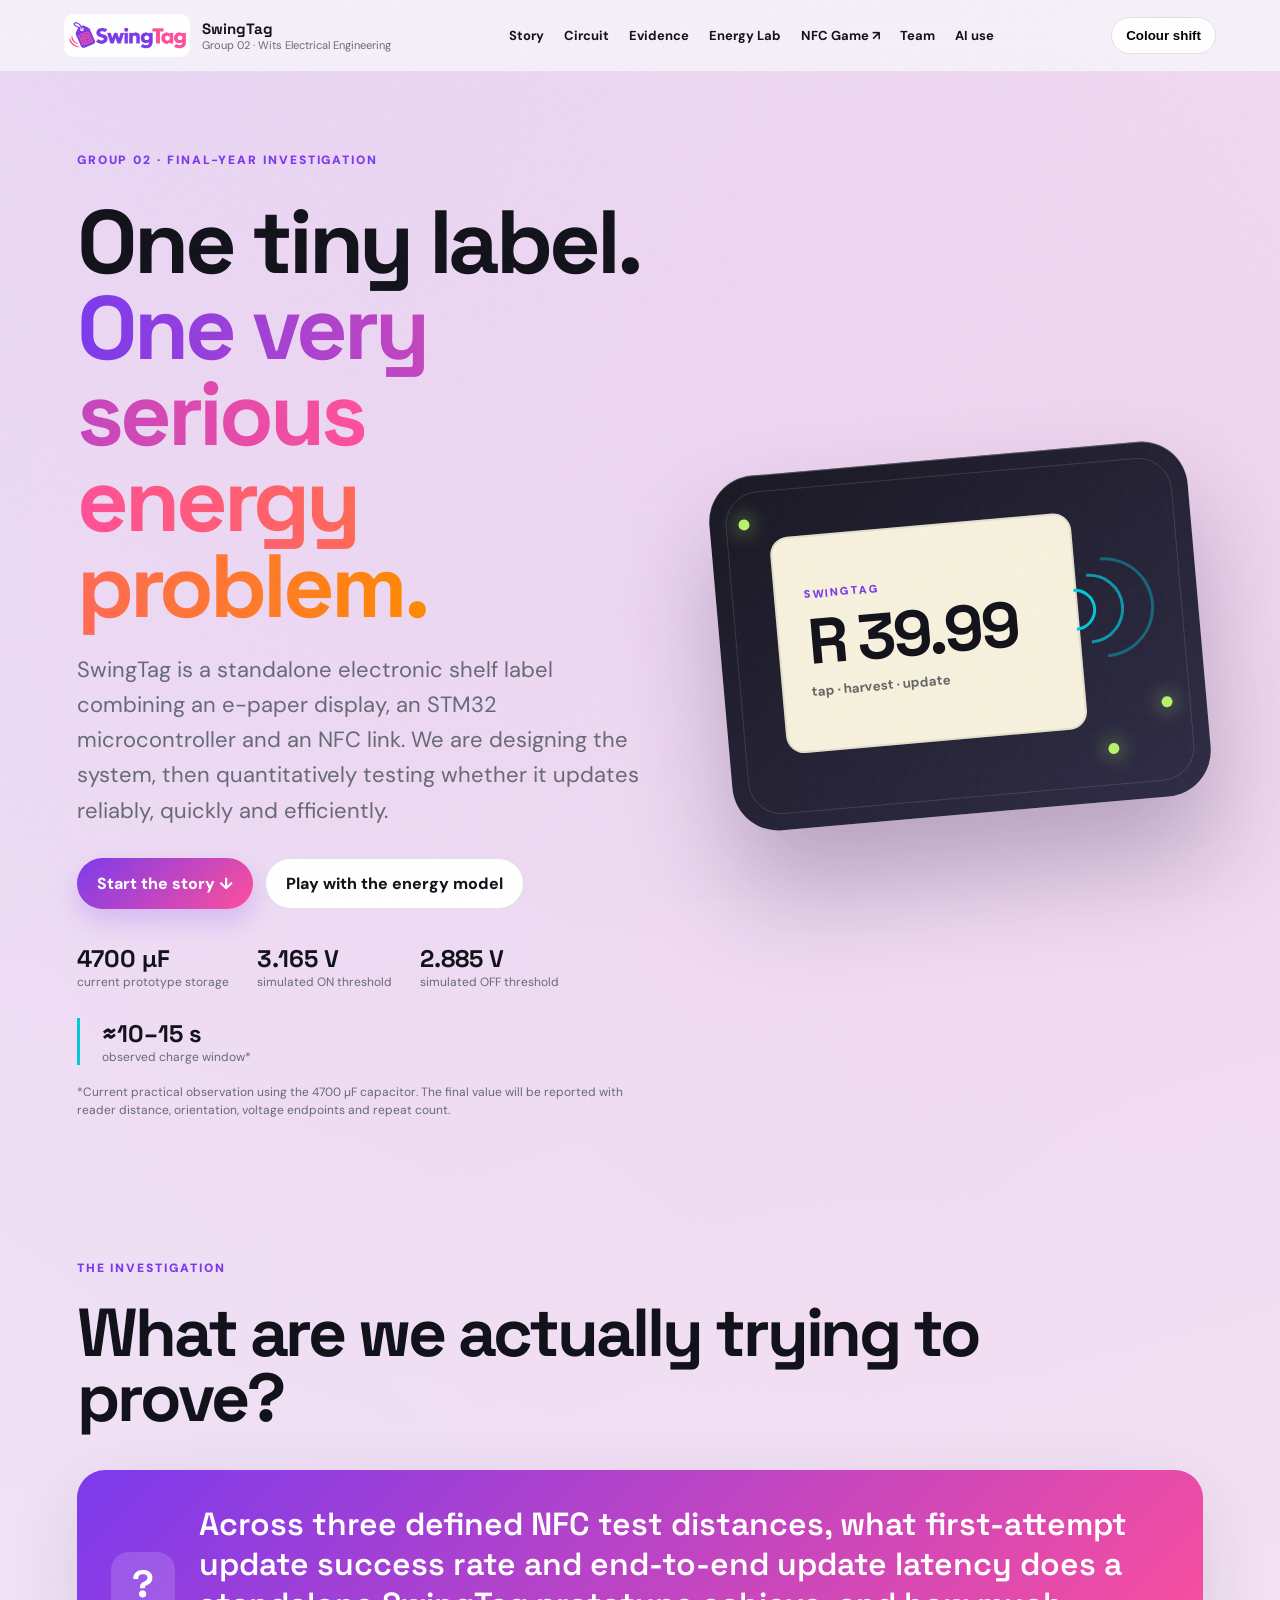
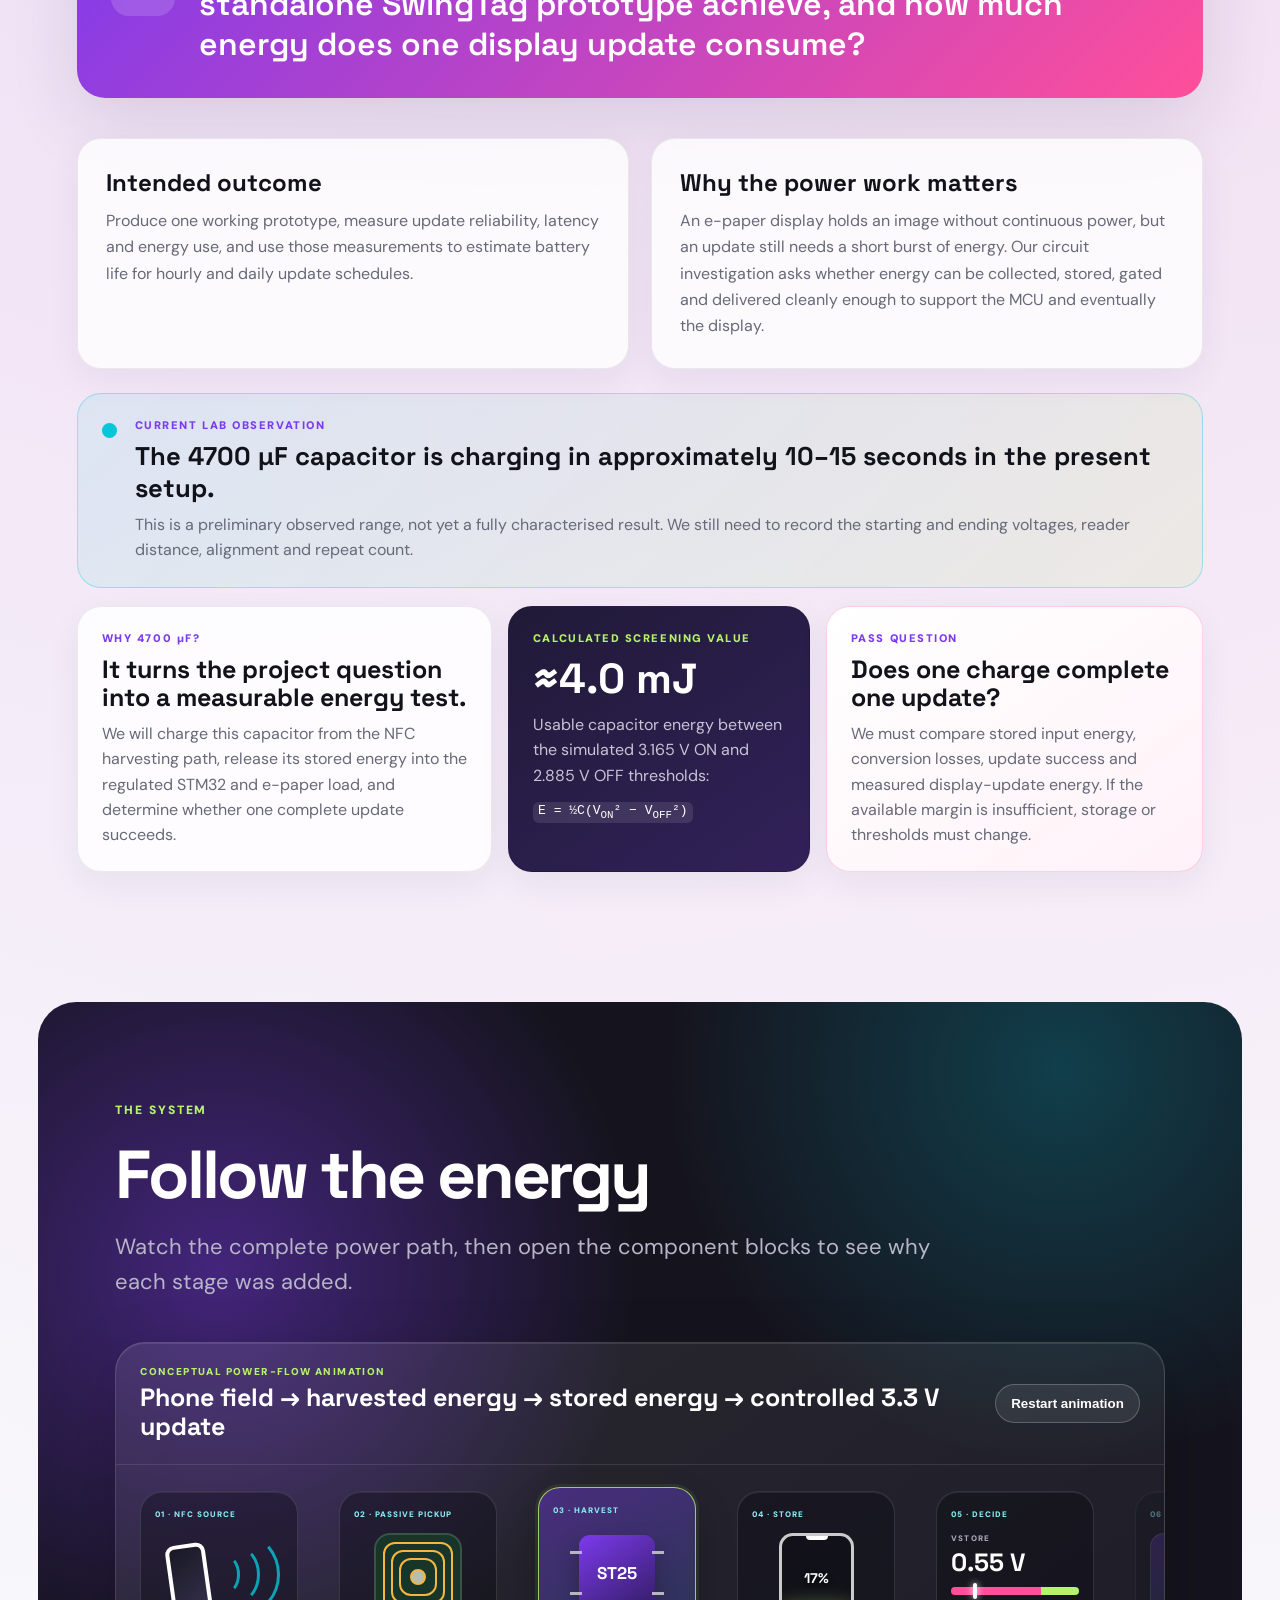
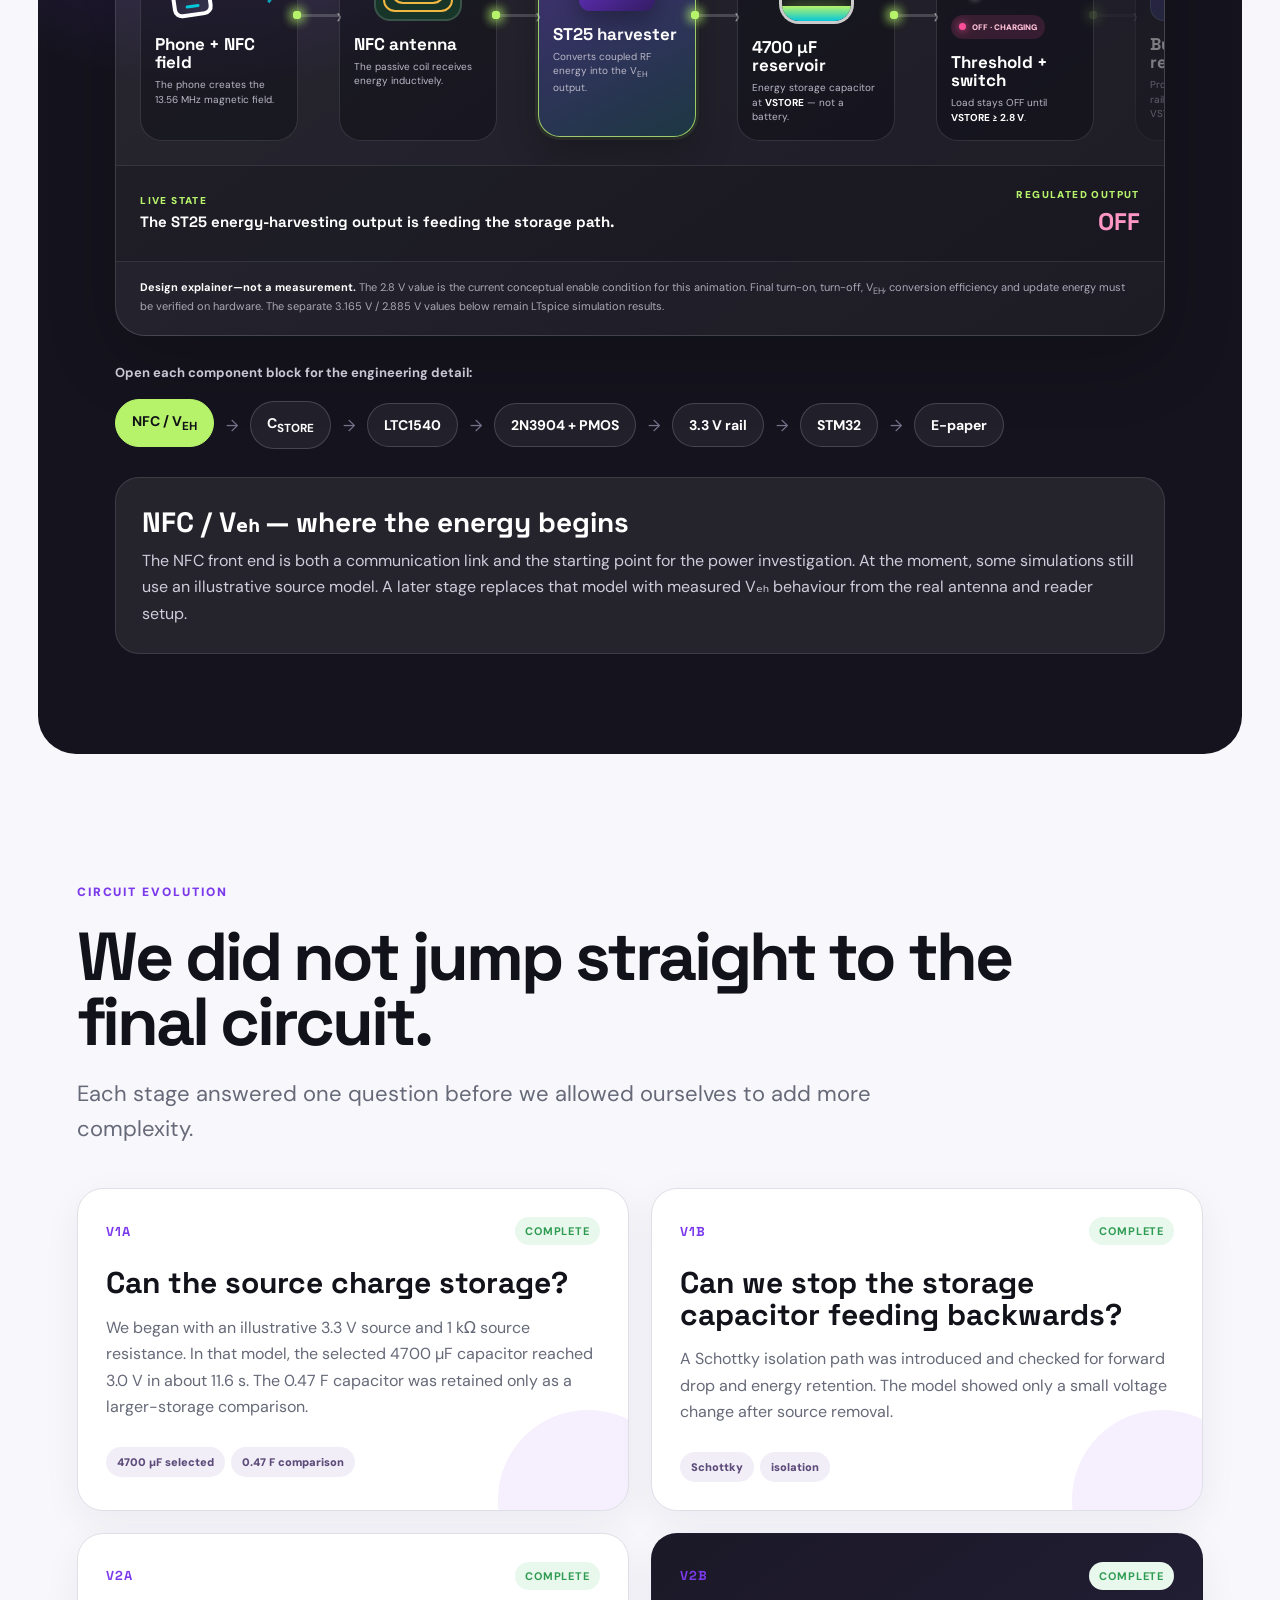
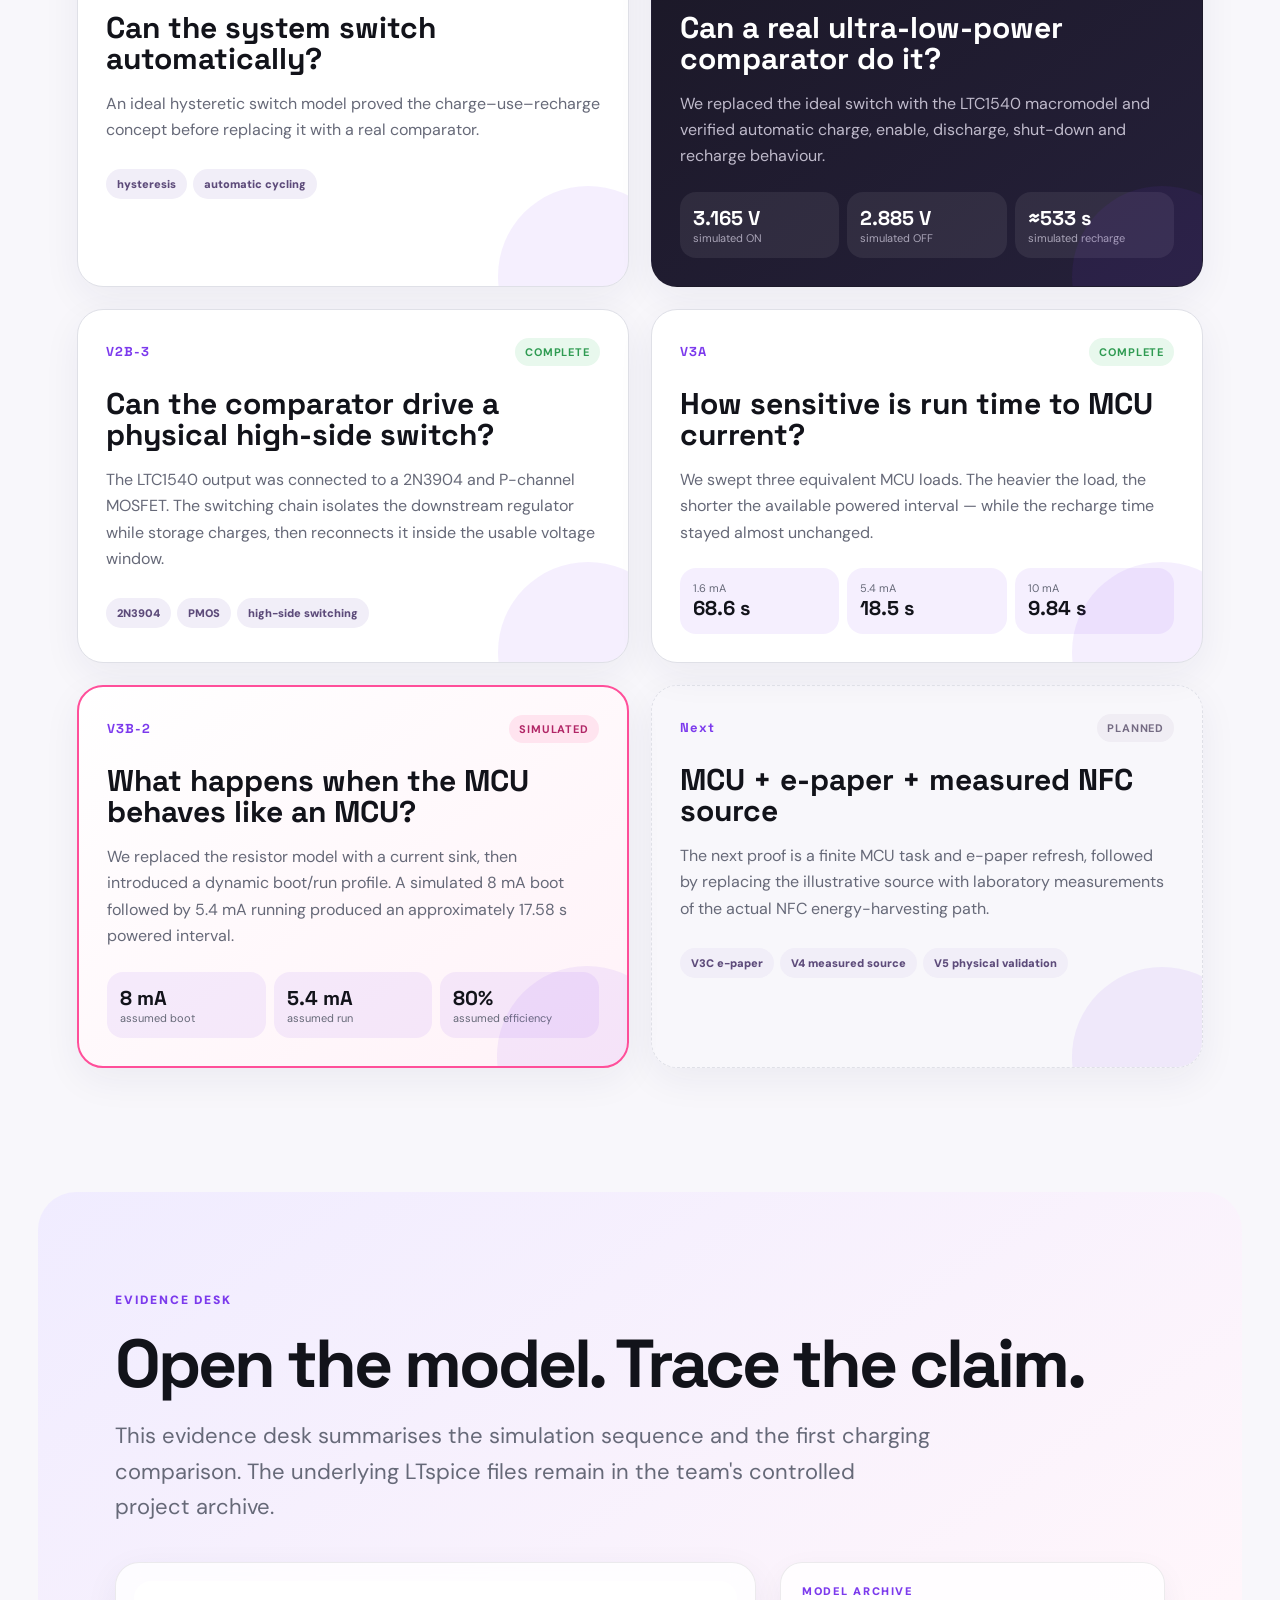
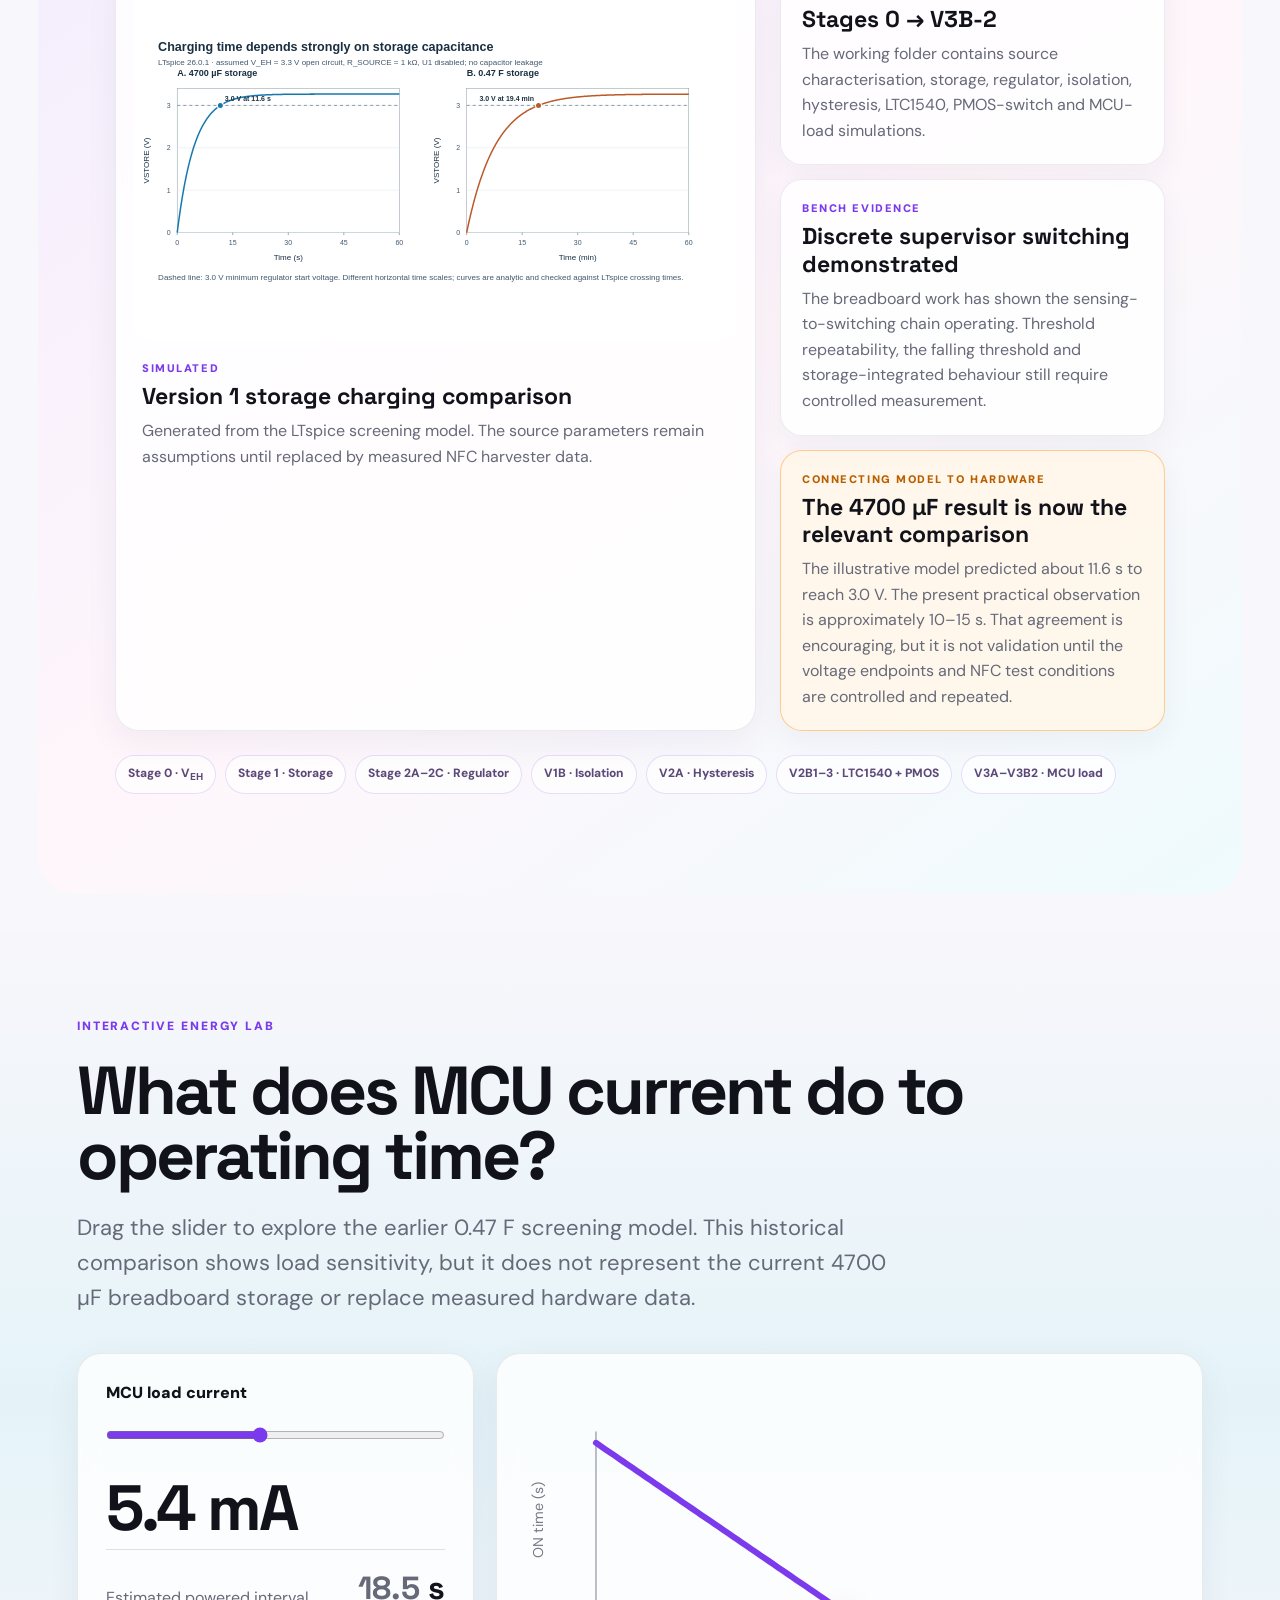
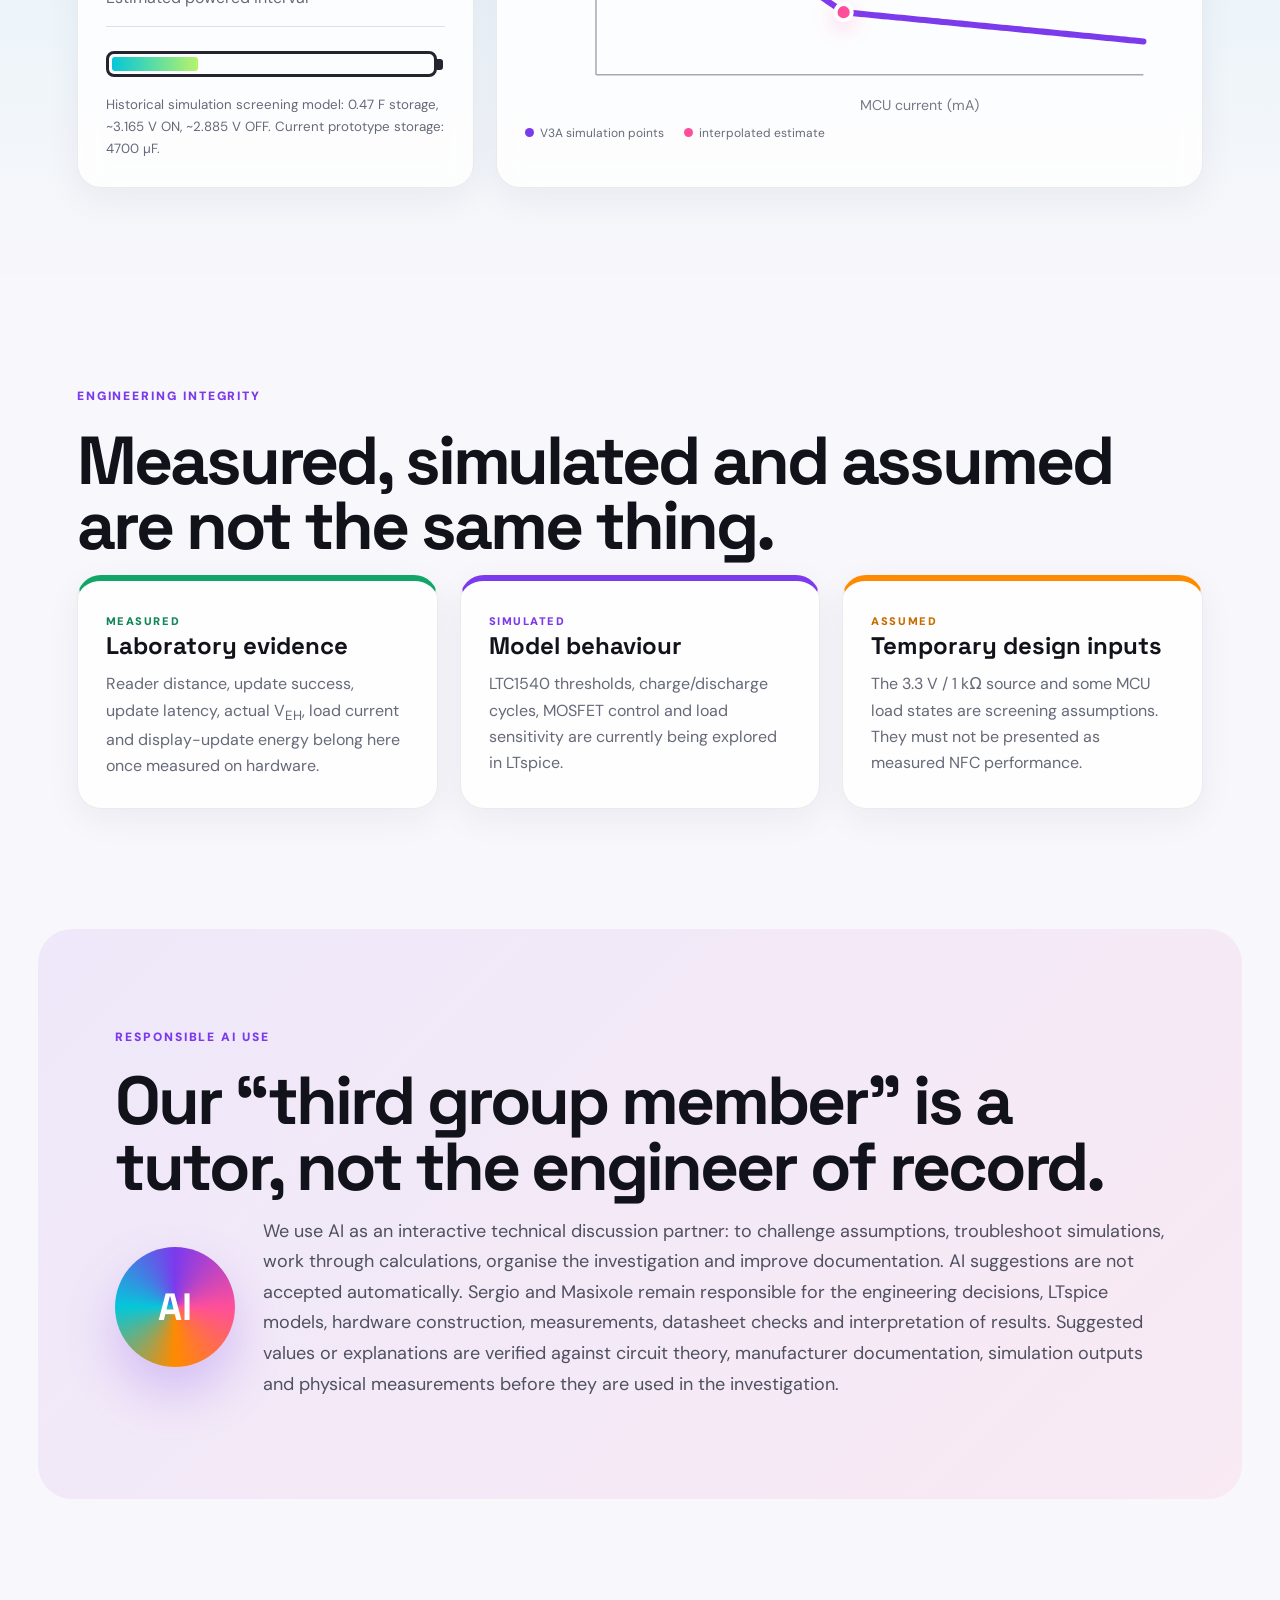
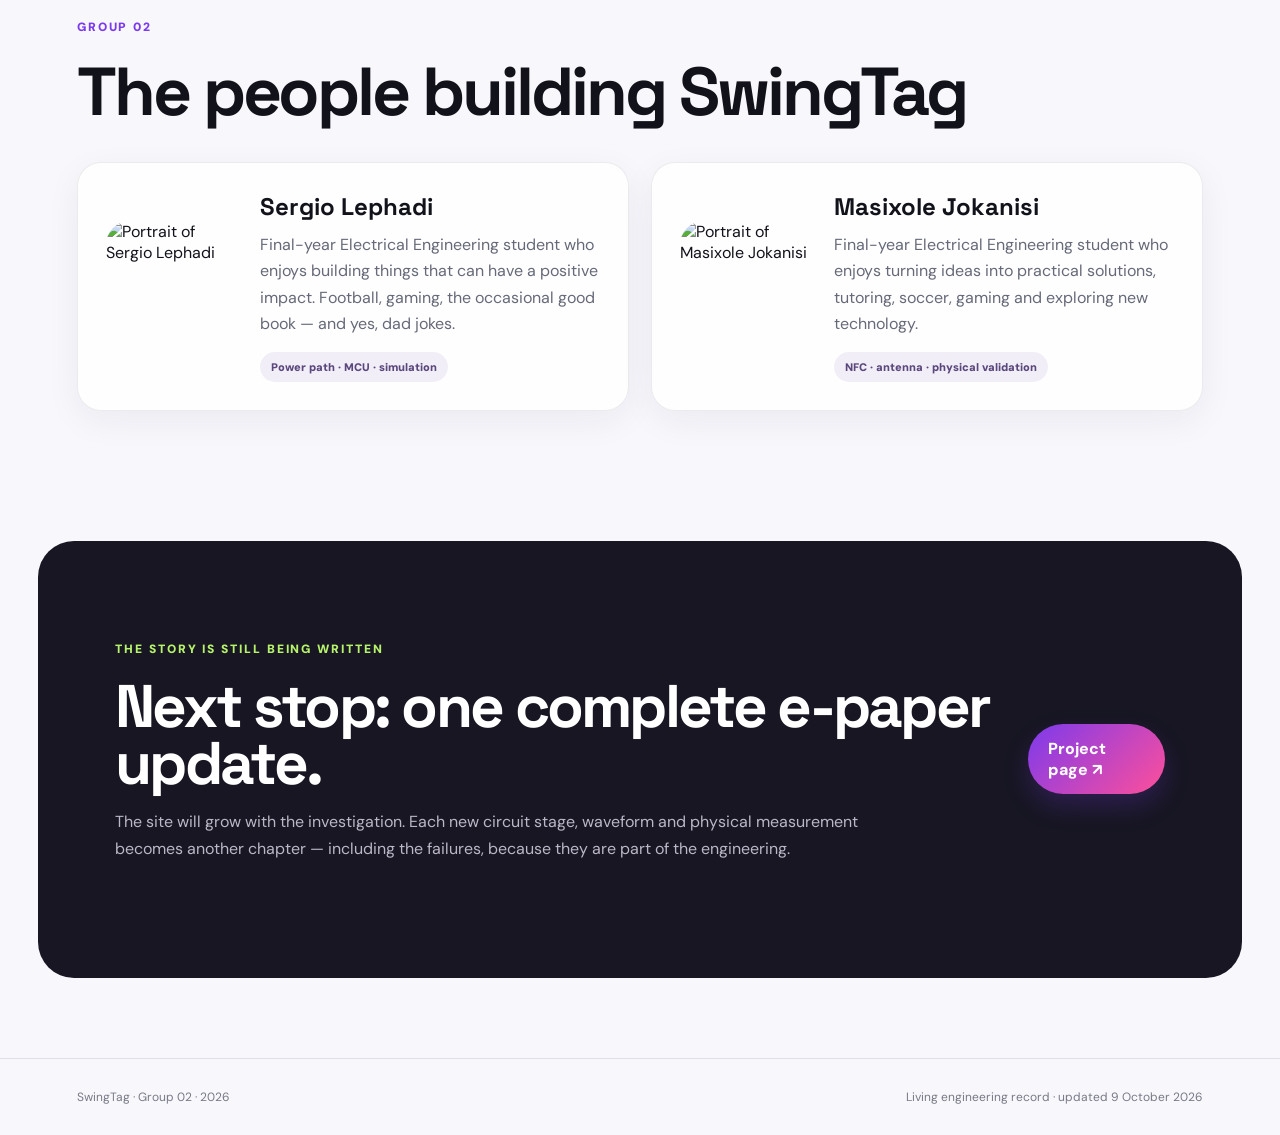
==== commit a358ed3b: "Add animated NFC power path" ====
--- a/index.html
+++ b/index.html
@@ -100,7 +100,85 @@
     <section id="circuit" class="section dark-panel reveal">
       <div class="section-kicker">THE SYSTEM</div>
       <h2>Follow the energy</h2>
-      <p class="section-intro">Click each block. The page reveals what that part does and why it was added.</p>
+      <p class="section-intro">Watch the complete power path, then open the component blocks to see why each stage was added.</p>
+
+      <div class="power-story" id="powerStory" data-phase="coupling">
+        <div class="power-story-head">
+          <div>
+            <span class="power-story-label">CONCEPTUAL POWER-FLOW ANIMATION</span>
+            <strong>Phone field → harvested energy → stored energy → controlled 3.3 V update</strong>
+          </div>
+          <button class="power-replay" id="powerReplay" type="button">Replay energy flow</button>
+        </div>
+
+        <div class="power-path-scroll" aria-label="Animated NFC energy-harvesting power path">
+          <div class="power-path-track">
+            <article class="power-block phone-block is-active" data-flow-step="1">
+              <span class="power-step">01 · NFC SOURCE</span>
+              <div class="phone-field-visual" aria-hidden="true"><div class="mini-phone"><i></i></div><div class="field-arcs"><i></i><i></i><i></i></div></div>
+              <strong>Phone + NFC field</strong>
+              <small>The phone creates the 13.56 MHz magnetic field.</small>
+            </article>
+            <div class="power-link link-rf" aria-hidden="true"><i></i><i></i><i></i></div>
+
+            <article class="power-block antenna-block" data-flow-step="2">
+              <span class="power-step">02 · PASSIVE PICKUP</span>
+              <div class="mini-coil" aria-hidden="true"><i></i><i></i><i></i><i></i></div>
+              <strong>NFC antenna</strong>
+              <small>The passive coil receives energy inductively.</small>
+            </article>
+            <div class="power-link" aria-hidden="true"><i></i><i></i><i></i></div>
+
+            <article class="power-block st25-block" data-flow-step="3">
+              <span class="power-step">03 · HARVEST</span>
+              <div class="mini-chip" aria-hidden="true"><b>ST25</b><i></i><i></i><i></i><i></i></div>
+              <strong>ST25 harvester</strong>
+              <small>Converts coupled RF energy into the V<sub>EH</sub> output.</small>
+            </article>
+            <div class="power-link" aria-hidden="true"><i></i><i></i><i></i></div>
+
+            <article class="power-block storage-block" data-flow-step="4">
+              <span class="power-step">04 · STORE</span>
+              <div class="reservoir" aria-label="Animated storage-capacitor charge level"><div class="reservoir-fill" id="reservoirFill"></div><span id="reservoirPercent">0%</span></div>
+              <strong>4700 µF reservoir</strong>
+              <small>Energy storage capacitor at <b>VSTORE</b> — not a battery.</small>
+            </article>
+            <div class="power-link controlled-link" aria-hidden="true"><i></i><i></i><i></i></div>
+
+            <article class="power-block monitor-block" data-flow-step="5">
+              <span class="power-step">05 · DECIDE</span>
+              <div class="threshold-gauge"><span>VSTORE</span><strong id="vstoreReadout">0.20 V</strong><div><i id="thresholdNeedle"></i><b></b></div></div>
+              <div class="switch-state" id="switchState"><i></i><span>OFF · CHARGING</span></div>
+              <strong>Threshold + switch</strong>
+              <small>Load stays OFF until <b>VSTORE ≥ 2.8 V</b>.</small>
+            </article>
+            <div class="power-link load-link" aria-hidden="true"><i></i><i></i><i></i></div>
+
+            <article class="power-block regulator-block" data-flow-step="6">
+              <span class="power-step">06 · REGULATE</span>
+              <div class="regulator-visual"><span>varying input</span><b>⇢</b><strong>3.3 V</strong></div>
+              <strong>Buck-boost regulator</strong>
+              <small>Produces a stable 3.3 V rail from changing VSTORE.</small>
+            </article>
+            <div class="power-link load-link" aria-hidden="true"><i></i><i></i><i></i></div>
+
+            <article class="power-block output-block" data-flow-step="7">
+              <span class="power-step">07 · UPDATE</span>
+              <div class="output-visual"><div class="mcu-box">STM32</div><div class="epaper-mini"><span>SWINGTAG</span><strong>R 39.99</strong></div></div>
+              <strong>MCU + e-paper</strong>
+              <small>The regulated rail powers one useful display update.</small>
+            </article>
+          </div>
+        </div>
+
+        <div class="power-status" aria-live="polite">
+          <div><span>LIVE STATE</span><strong id="powerStatusText">Phone approaching: waiting for inductive coupling.</strong></div>
+          <div class="rail-readout"><span>REGULATED OUTPUT</span><strong id="railReadout">OFF</strong></div>
+        </div>
+        <p class="power-story-note"><strong>Design explainer—not a measurement.</strong> The 2.8 V value is the current conceptual enable condition for this animation. Final turn-on, turn-off, V<sub>EH</sub>, conversion efficiency and update energy must be verified on hardware. The separate 3.165 V / 2.885 V values below remain LTspice simulation results.</p>
+      </div>
+
+      <p class="component-explainer-intro">Open each component block for the engineering detail:</p>
       <div class="system-flow" id="systemFlow">
         <button class="flow-node active" data-key="nfc">NFC / V<sub>EH</sub></button><span>→</span>
         <button class="flow-node" data-key="store">C<sub>STORE</sub></button><span>→</span>
@@ -201,7 +279,7 @@
     <section class="section final-cta reveal"><div><div class="section-kicker">THE STORY IS STILL BEING WRITTEN</div><h2>Next stop: one complete e-paper update.</h2><p>The site will grow with the investigation. Each new circuit stage, waveform and physical measurement becomes another chapter — including the failures, because they are part of the engineering.</p></div><a class="primary-btn" href="https://dsllab.app/projects/group-02/" target="_blank" rel="noreferrer">Project page ↗</a></section>
   </main>
 
-  <footer><span>SwingTag · Group 02 · 2026</span><span>Living engineering record · updated 7 October 2026</span></footer>
+  <footer><span>SwingTag · Group 02 · 2026</span><span>Living engineering record · updated 9 October 2026</span></footer>
   <script src="script.js"></script>
   <script src="enhancements.js"></script>
 </body>
--- a/enhancements.css
+++ b/enhancements.css
@@ -388,3 +388,460 @@
     transition-duration: .01ms !important;
   }
 }
+
+/* Animated, technically labelled NFC power path. */
+.power-story {
+  margin: 42px 0 28px;
+  overflow: hidden;
+  border: 1px solid rgba(255,255,255,.14);
+  border-radius: 30px;
+  background: linear-gradient(145deg, rgba(255,255,255,.09), rgba(255,255,255,.035));
+  box-shadow: inset 0 1px rgba(255,255,255,.1), 0 24px 70px rgba(0,0,0,.2);
+}
+
+.power-story-head,
+.power-status {
+  display: flex;
+  align-items: center;
+  justify-content: space-between;
+  gap: 24px;
+  padding: 22px 24px;
+}
+
+.power-story-head {
+  border-bottom: 1px solid rgba(255,255,255,.1);
+}
+
+.power-story-head > div {
+  display: grid;
+  gap: 5px;
+}
+
+.power-story-label,
+.power-status span {
+  color: var(--lime);
+  font-size: 10px;
+  font-weight: 900;
+  letter-spacing: .14em;
+}
+
+.power-story-head strong {
+  font: 700 clamp(17px, 2vw, 25px)/1.18 "Space Grotesk", sans-serif;
+}
+
+.power-replay {
+  flex: 0 0 auto;
+  padding: 11px 15px;
+  border: 1px solid rgba(255,255,255,.22);
+  border-radius: 999px;
+  color: #fff;
+  background: rgba(255,255,255,.08);
+  font-weight: 800;
+  cursor: pointer;
+}
+
+.power-replay:hover,
+.power-replay:focus-visible {
+  color: #11121a;
+  background: var(--lime);
+  outline: 3px solid rgba(182,243,107,.25);
+}
+
+.power-path-scroll {
+  padding: 26px 20px 24px;
+  overflow-x: auto;
+  scrollbar-color: rgba(182,243,107,.7) rgba(255,255,255,.08);
+}
+
+.power-path-track {
+  display: flex;
+  min-width: 1360px;
+  align-items: stretch;
+  justify-content: center;
+}
+
+.power-block {
+  position: relative;
+  flex: 0 0 158px;
+  min-height: 245px;
+  padding: 17px 14px 15px;
+  border: 1px solid rgba(255,255,255,.12);
+  border-radius: 22px;
+  color: #fff;
+  background: rgba(8,8,15,.36);
+  box-shadow: inset 0 1px rgba(255,255,255,.07);
+  transition: border-color .3s ease, background .3s ease, opacity .3s ease, transform .3s ease;
+}
+
+.power-block.is-active {
+  border-color: rgba(182,243,107,.8);
+  background: linear-gradient(155deg, rgba(124,58,237,.42), rgba(5,199,217,.14));
+  box-shadow: 0 0 0 3px rgba(182,243,107,.08), 0 18px 38px rgba(0,0,0,.24);
+  transform: translateY(-4px);
+}
+
+.power-block > strong {
+  display: block;
+  margin: 14px 0 7px;
+  font: 700 17px/1.08 "Space Grotesk", sans-serif;
+}
+
+.power-block > small {
+  display: block;
+  color: #bbb8c7;
+  font-size: 10px;
+  line-height: 1.45;
+}
+
+.power-block > small b { color: #fff; }
+
+.power-step {
+  display: block;
+  min-height: 24px;
+  color: #8ce9f1;
+  font-size: 8px;
+  font-weight: 900;
+  letter-spacing: .12em;
+}
+
+.power-link {
+  position: relative;
+  flex: 0 0 41px;
+  align-self: center;
+  height: 3px;
+  overflow: visible;
+  background: rgba(255,255,255,.18);
+}
+
+.power-link::after {
+  content: "›";
+  position: absolute;
+  right: -3px;
+  top: -13px;
+  color: rgba(255,255,255,.5);
+  font-size: 23px;
+}
+
+.power-link i {
+  position: absolute;
+  top: -3px;
+  left: -5px;
+  width: 8px;
+  height: 8px;
+  border-radius: 50%;
+  background: var(--lime);
+  box-shadow: 0 0 12px var(--lime);
+  animation: power-dot 1.45s linear infinite;
+}
+
+.power-link i:nth-child(2) { animation-delay: .48s; }
+.power-link i:nth-child(3) { animation-delay: .96s; }
+
+.load-link {
+  opacity: .16;
+  transition: opacity .25s ease;
+}
+
+.power-story.load-enabled .load-link { opacity: 1; }
+.power-story:not(.load-enabled) .regulator-block,
+.power-story:not(.load-enabled) .output-block { opacity: .42; }
+
+@keyframes power-dot {
+  from { transform: translateX(0) scale(.7); opacity: 0; }
+  20% { opacity: 1; }
+  to { transform: translateX(40px) scale(1.15); opacity: 0; }
+}
+
+.phone-field-visual {
+  position: relative;
+  height: 88px;
+}
+
+.mini-phone {
+  position: absolute;
+  left: 14px;
+  bottom: 4px;
+  width: 40px;
+  height: 73px;
+  border: 4px solid #fff;
+  border-radius: 9px;
+  background: linear-gradient(145deg, #191823, #35314d);
+  transform: rotate(-8deg);
+  animation: phone-approach 3.8s ease-in-out infinite;
+}
+
+.mini-phone i {
+  position: absolute;
+  right: 9px;
+  bottom: 5px;
+  left: 9px;
+  height: 3px;
+  border-radius: 99px;
+  background: var(--cyan);
+}
+
+.field-arcs i {
+  position: absolute;
+  top: 22px;
+  left: 57px;
+  border: 3px solid var(--cyan);
+  border-top-color: transparent;
+  border-bottom-color: transparent;
+  border-left-color: transparent;
+  border-radius: 50%;
+  opacity: .8;
+  animation: field-pulse 1.5s ease-out infinite;
+}
+
+.field-arcs i:nth-child(1) { width: 28px; height: 39px; }
+.field-arcs i:nth-child(2) { width: 48px; height: 59px; top: 12px; animation-delay: .25s; }
+.field-arcs i:nth-child(3) { width: 68px; height: 79px; top: 2px; animation-delay: .5s; }
+
+@keyframes phone-approach { 50% { transform: translateX(8px) rotate(-4deg); } }
+@keyframes field-pulse { 50% { opacity: .28; filter: drop-shadow(0 0 8px var(--cyan)); } }
+
+.mini-coil {
+  position: relative;
+  width: 88px;
+  height: 88px;
+  margin: 0 auto;
+  border-radius: 16px;
+  background: #173529;
+  box-shadow: inset 0 0 0 2px rgba(255,255,255,.15);
+}
+
+.mini-coil i {
+  position: absolute;
+  border: 2px solid #f3b640;
+  border-radius: 12px;
+}
+
+.mini-coil i:nth-child(1) { inset: 9px; }
+.mini-coil i:nth-child(2) { inset: 17px; }
+.mini-coil i:nth-child(3) { inset: 25px; }
+.mini-coil i:nth-child(4) { inset: 36px; border-radius: 50%; background: #b7beaf; }
+.antenna-block.is-active .mini-coil { filter: drop-shadow(0 0 17px rgba(243,182,64,.75)); }
+
+.mini-chip {
+  position: relative;
+  display: grid;
+  width: 76px;
+  height: 76px;
+  margin: 6px auto;
+  place-items: center;
+  border-radius: 11px;
+  color: #fff;
+  background: linear-gradient(145deg, #7c3aed, #321c62);
+  box-shadow: 0 10px 22px rgba(0,0,0,.28);
+}
+
+.mini-chip b { font: 800 17px "Space Grotesk", sans-serif; }
+.mini-chip i { position: absolute; width: 12px; height: 3px; background: #b8b5c1; }
+.mini-chip i:nth-of-type(1) { top: 16px; left: -9px; }
+.mini-chip i:nth-of-type(2) { bottom: 16px; left: -9px; }
+.mini-chip i:nth-of-type(3) { top: 16px; right: -9px; }
+.mini-chip i:nth-of-type(4) { right: -9px; bottom: 16px; }
+
+.reservoir {
+  position: relative;
+  width: 75px;
+  height: 91px;
+  margin: 0 auto;
+  overflow: hidden;
+  border: 3px solid rgba(255,255,255,.78);
+  border-radius: 14px 14px 20px 20px;
+  background: rgba(0,0,0,.22);
+}
+
+.reservoir::before {
+  content: "";
+  position: absolute;
+  z-index: 3;
+  top: -2px;
+  left: 24px;
+  width: 22px;
+  height: 6px;
+  border-radius: 0 0 4px 4px;
+  background: #fff;
+}
+
+.reservoir-fill {
+  position: absolute;
+  right: 0;
+  bottom: 0;
+  left: 0;
+  height: 4%;
+  background: linear-gradient(0deg, var(--cyan), var(--lime));
+  box-shadow: 0 0 20px rgba(182,243,107,.5);
+  transition: height .12s linear;
+}
+
+.reservoir > span {
+  position: absolute;
+  z-index: 4;
+  inset: 0;
+  display: grid;
+  place-items: center;
+  font: 800 14px "Space Grotesk", sans-serif;
+  text-shadow: 0 1px 5px #000;
+}
+
+.threshold-gauge > span {
+  display: block;
+  color: #aaa6b8;
+  font-size: 8px;
+  font-weight: 900;
+  letter-spacing: .14em;
+}
+
+.threshold-gauge > strong {
+  display: block;
+  margin: 3px 0 9px;
+  font: 700 25px "Space Grotesk", sans-serif;
+}
+
+.threshold-gauge > div {
+  position: relative;
+  height: 8px;
+  border-radius: 99px;
+  background: linear-gradient(90deg, var(--pink) 0 70%, var(--lime) 70% 100%);
+}
+
+.threshold-gauge > div i {
+  position: absolute;
+  top: -4px;
+  left: var(--needle, 5%);
+  width: 4px;
+  height: 16px;
+  border-radius: 99px;
+  background: #fff;
+  box-shadow: 0 0 7px #fff;
+  transition: left .12s linear;
+}
+
+.threshold-gauge > div b {
+  position: absolute;
+  top: 12px;
+  left: 70%;
+  color: var(--lime);
+  font-size: 7px;
+}
+
+.switch-state {
+  display: inline-flex;
+  align-items: center;
+  gap: 6px;
+  margin-top: 20px;
+  padding: 7px 8px;
+  border-radius: 999px;
+  color: #ffc0d9;
+  background: rgba(255,79,154,.14);
+  font-size: 8px;
+  font-weight: 900;
+}
+
+.switch-state i {
+  width: 7px;
+  height: 7px;
+  border-radius: 50%;
+  background: var(--pink);
+  box-shadow: 0 0 8px var(--pink);
+}
+
+.power-story.load-enabled .switch-state {
+  color: #dfffb9;
+  background: rgba(182,243,107,.15);
+}
+
+.power-story.load-enabled .switch-state i {
+  background: var(--lime);
+  box-shadow: 0 0 12px var(--lime);
+}
+
+.regulator-visual {
+  display: grid;
+  min-height: 88px;
+  padding: 12px 9px;
+  place-items: center;
+  border: 1px solid rgba(255,255,255,.18);
+  border-radius: 14px;
+  background: linear-gradient(145deg, rgba(124,58,237,.45), rgba(5,199,217,.18));
+}
+
+.regulator-visual span { color: #bab6c7; font-size: 8px; }
+.regulator-visual b { color: var(--cyan); }
+.regulator-visual strong { color: var(--lime); font: 800 21px "Space Grotesk", sans-serif; }
+
+.output-visual {
+  display: flex;
+  min-height: 88px;
+  align-items: center;
+  justify-content: center;
+  gap: 7px;
+}
+
+.mcu-box {
+  display: grid;
+  width: 48px;
+  height: 50px;
+  place-items: center;
+  border-radius: 8px;
+  color: #101115;
+  background: var(--cyan);
+  font-size: 8px;
+  font-weight: 900;
+}
+
+.epaper-mini {
+  display: flex;
+  width: 65px;
+  height: 54px;
+  flex-direction: column;
+  align-items: center;
+  justify-content: center;
+  border: 4px solid #252331;
+  border-radius: 7px;
+  color: #171622;
+  background: #f4efdc;
+}
+
+.epaper-mini span { color: var(--purple); font-size: 6px; font-weight: 900; }
+.epaper-mini strong { font: 800 11px "Space Grotesk", sans-serif; }
+.power-story.load-enabled .epaper-mini { box-shadow: 0 0 24px rgba(182,243,107,.32); }
+
+.power-status {
+  border-top: 1px solid rgba(255,255,255,.1);
+  border-bottom: 1px solid rgba(255,255,255,.1);
+  background: rgba(0,0,0,.16);
+}
+
+.power-status > div { display: grid; gap: 5px; }
+.power-status strong { font: 700 15px/1.35 "Space Grotesk", sans-serif; }
+.rail-readout { min-width: 145px; text-align: right; }
+.rail-readout strong { color: #ff96c3; font-size: 24px; }
+.power-story.load-enabled .rail-readout strong { color: var(--lime); text-shadow: 0 0 16px rgba(182,243,107,.4); }
+
+.power-story-note {
+  margin: 0;
+  padding: 17px 24px 20px;
+  color: #aaa7b6;
+  font-size: 11px;
+  line-height: 1.55;
+}
+
+.power-story-note strong { color: #fff; }
+.component-explainer-intro { margin: 26px 0 -16px; color: #c9c6d4; font-size: 13px; font-weight: 700; }
+
+@media (max-width: 720px) {
+  .power-story-head,
+  .power-status { align-items: flex-start; flex-direction: column; }
+  .power-replay { width: 100%; }
+  .power-path-scroll { padding-right: 14px; padding-left: 14px; }
+  .rail-readout { text-align: left; }
+}
+
+@media (prefers-reduced-motion: reduce) {
+  .power-link i,
+  .mini-phone,
+  .field-arcs i { animation: none !important; }
+}
--- a/game.css
+++ b/game.css
@@ -207,35 +207,83 @@
 }
 
 .tag-reveal {
-  position: absolute;
-  z-index: 8;
+  position: fixed;
+  z-index: 1050;
   inset: 0;
   display: grid;
+  grid-template-rows: auto 1fr;
   place-items: center;
-  padding: 32px;
+  gap: clamp(18px, 4vh, 42px);
+  padding: clamp(28px, 6vw, 80px);
+  overflow-y: auto;
   pointer-events: none;
   perspective: 1100px;
   visibility: hidden;
   opacity: 0;
-  background: radial-gradient(circle, rgba(255,255,255,.88), rgba(237,229,255,.76) 48%, rgba(23,22,34,.28));
+  color: #fff;
+  background:
+    radial-gradient(circle at 18% 18%, rgba(255,79,154,.8), transparent 38%),
+    radial-gradient(circle at 82% 82%, rgba(5,199,217,.65), transparent 40%),
+    linear-gradient(135deg, #6d28d9, #171622 68%);
+  backdrop-filter: blur(14px);
   transition: opacity .28s ease, visibility .28s ease;
 }
 
 .tag-showcase .tag-reveal {
   visibility: visible;
   opacity: 1;
-}
-
-.tag-showcase .character,
-.tag-showcase .field-visual,
-.tag-showcase .distance-ruler {
-  filter: blur(4px);
-  opacity: .18;
+  pointer-events: auto;
+}
+
+body.tag-showcase { overflow: hidden; }
+
+.tag-celebration-copy {
+  z-index: 3;
+  align-self: end;
+  max-width: 800px;
+  text-align: center;
+}
+
+.tag-celebration-copy span {
+  color: #b6f36b;
+  font-size: clamp(10px, 1.3vw, 14px);
+  font-weight: 900;
+  letter-spacing: .16em;
+}
+
+.tag-celebration-copy p {
+  margin: 10px 0 0;
+  color: rgba(255,255,255,.82);
+  font-size: clamp(14px, 2vw, 20px);
+}
+
+.tag-reveal-close {
+  position: fixed;
+  z-index: 6;
+  top: clamp(14px, 3vw, 28px);
+  right: clamp(14px, 3vw, 28px);
+  width: 48px;
+  height: 48px;
+  border: 1px solid rgba(255,255,255,.35);
+  border-radius: 50%;
+  color: #fff;
+  background: rgba(0,0,0,.25);
+  font-size: 30px;
+  line-height: 1;
+  cursor: pointer;
+}
+
+.tag-reveal-close:hover,
+.tag-reveal-close:focus-visible {
+  background: var(--pink);
+  outline: 3px solid rgba(255,255,255,.72);
 }
 
 .tag-card-3d {
   position: relative;
-  width: min(390px, 83%);
+  align-self: start;
+  width: min(760px, 82vw);
+  max-height: 58vh;
   aspect-ratio: 1.58;
   transform-style: preserve-3d;
   transform: rotateX(14deg) rotateY(-23deg) translateY(28px) scale(.65);
@@ -317,7 +365,7 @@
   z-index: 2;
   max-width: 82%;
   margin: 5px 0 15px;
-  font: 700 clamp(25px, 4vw, 42px)/1 "Space Grotesk", sans-serif;
+  font: 700 clamp(30px, 5vw, 68px)/1 "Space Grotesk", sans-serif;
   overflow-wrap: anywhere;
 }
 .tag-award { color: var(--pink); font-size: 9px; }
@@ -618,7 +666,8 @@
   .masixole-character { right: 0; }
   .field-visual { top: 115px; right: 22%; transform: scale(.75); }
   .distance-ruler { right: 12%; left: 12%; }
-  .tag-reveal { padding: 20px; }
+  .tag-reveal { gap: 26px; padding: 70px 20px 28px; }
+  .tag-card-3d { width: min(500px, 88vw); }
   .tag-card-face { padding: 25px 26px; }
   .tag-card-face strong { max-width: 76%; font-size: 26px; }
   .game-actions { grid-template-columns: 1fr; }
@@ -651,14 +700,14 @@
 }
 
 .roast-reveal {
-  position: absolute;
-  z-index: 9;
+  position: fixed;
+  z-index: 1000;
   inset: 0;
   display: flex;
   flex-direction: column;
   align-items: center;
   justify-content: center;
-  padding: clamp(28px, 7vw, 72px);
+  padding: clamp(28px, 8vw, 110px);
   color: #fff;
   text-align: center;
   pointer-events: none;
@@ -675,6 +724,10 @@
   animation: roast-in 4.3s cubic-bezier(.18,.85,.25,1) both;
 }
 
+body.roast-showcase {
+  overflow: hidden;
+}
+
 .roast-showcase .character,
 .roast-showcase .field-visual,
 .roast-showcase .distance-ruler {
@@ -892,7 +945,104 @@
   50% { transform: translateY(-4px) rotate(4deg); }
 }
 
+.perfect-score-reveal {
+  position: fixed;
+  z-index: 1100;
+  inset: 0;
+  display: grid;
+  place-items: center;
+  padding: clamp(16px, 4vw, 48px);
+  overflow-y: auto;
+  background:
+    radial-gradient(circle at 12% 18%, rgba(255,79,154,.92), transparent 38%),
+    radial-gradient(circle at 85% 85%, rgba(5,199,217,.78), transparent 42%),
+    rgba(17, 13, 30, .94);
+  backdrop-filter: blur(14px);
+  animation: perfect-score-in .55s cubic-bezier(.2,.9,.2,1) both;
+}
+
+.perfect-score-reveal[hidden] { display: none; }
+
+body.perfect-score-showcase { overflow: hidden; }
+
+.perfect-score-card {
+  position: relative;
+  width: min(900px, 96vw);
+  padding: clamp(20px, 4vw, 44px);
+  border: 1px solid rgba(255,255,255,.22);
+  border-radius: 34px;
+  color: #fff;
+  text-align: center;
+  background: linear-gradient(145deg, rgba(44,31,76,.96), rgba(21,20,30,.96));
+  box-shadow: 0 36px 100px rgba(0,0,0,.45);
+}
+
+.perfect-score-kicker {
+  color: var(--lime);
+  font-size: 12px;
+  font-weight: 900;
+  letter-spacing: .16em;
+}
+
+.perfect-score-card h2 {
+  max-width: 760px;
+  margin: 16px auto 10px;
+  font: 900 clamp(34px, 5.5vw, 66px)/.96 "Space Grotesk", sans-serif;
+  letter-spacing: -.05em;
+  text-wrap: balance;
+}
+
+.perfect-score-card h2 span {
+  color: #ff70ae;
+}
+
+.perfect-score-card > p {
+  margin: 0 auto 20px;
+  color: rgba(255,255,255,.76);
+  font-size: clamp(15px, 2vw, 20px);
+}
+
+.perfect-score-card video {
+  display: block;
+  width: auto;
+  max-width: 100%;
+  height: min(52vh, 590px);
+  margin: 0 auto;
+  border: 3px solid rgba(255,255,255,.18);
+  border-radius: 22px;
+  background: #000;
+  box-shadow: 0 22px 50px rgba(0,0,0,.35);
+}
+
+.perfect-score-close {
+  position: absolute;
+  top: 14px;
+  right: 14px;
+  width: 42px;
+  height: 42px;
+  border: 1px solid rgba(255,255,255,.24);
+  border-radius: 50%;
+  color: #fff;
+  background: rgba(255,255,255,.1);
+  font-size: 28px;
+  line-height: 1;
+  cursor: pointer;
+}
+
+.perfect-score-close:hover,
+.perfect-score-close:focus-visible {
+  background: #ff4f9a;
+  outline: 3px solid rgba(255,255,255,.7);
+}
+
+@keyframes perfect-score-in {
+  from { opacity: 0; transform: scale(.96); }
+  to { opacity: 1; transform: scale(1); }
+}
+
 @media (max-width: 720px) {
   .game-page-intro { align-items: flex-start; flex-direction: column; }
   .game-page .nfc-game { padding-top: 42px; }
-}
+  .perfect-score-card { border-radius: 24px; }
+  .perfect-score-card video { height: min(44vh, 440px); }
+}
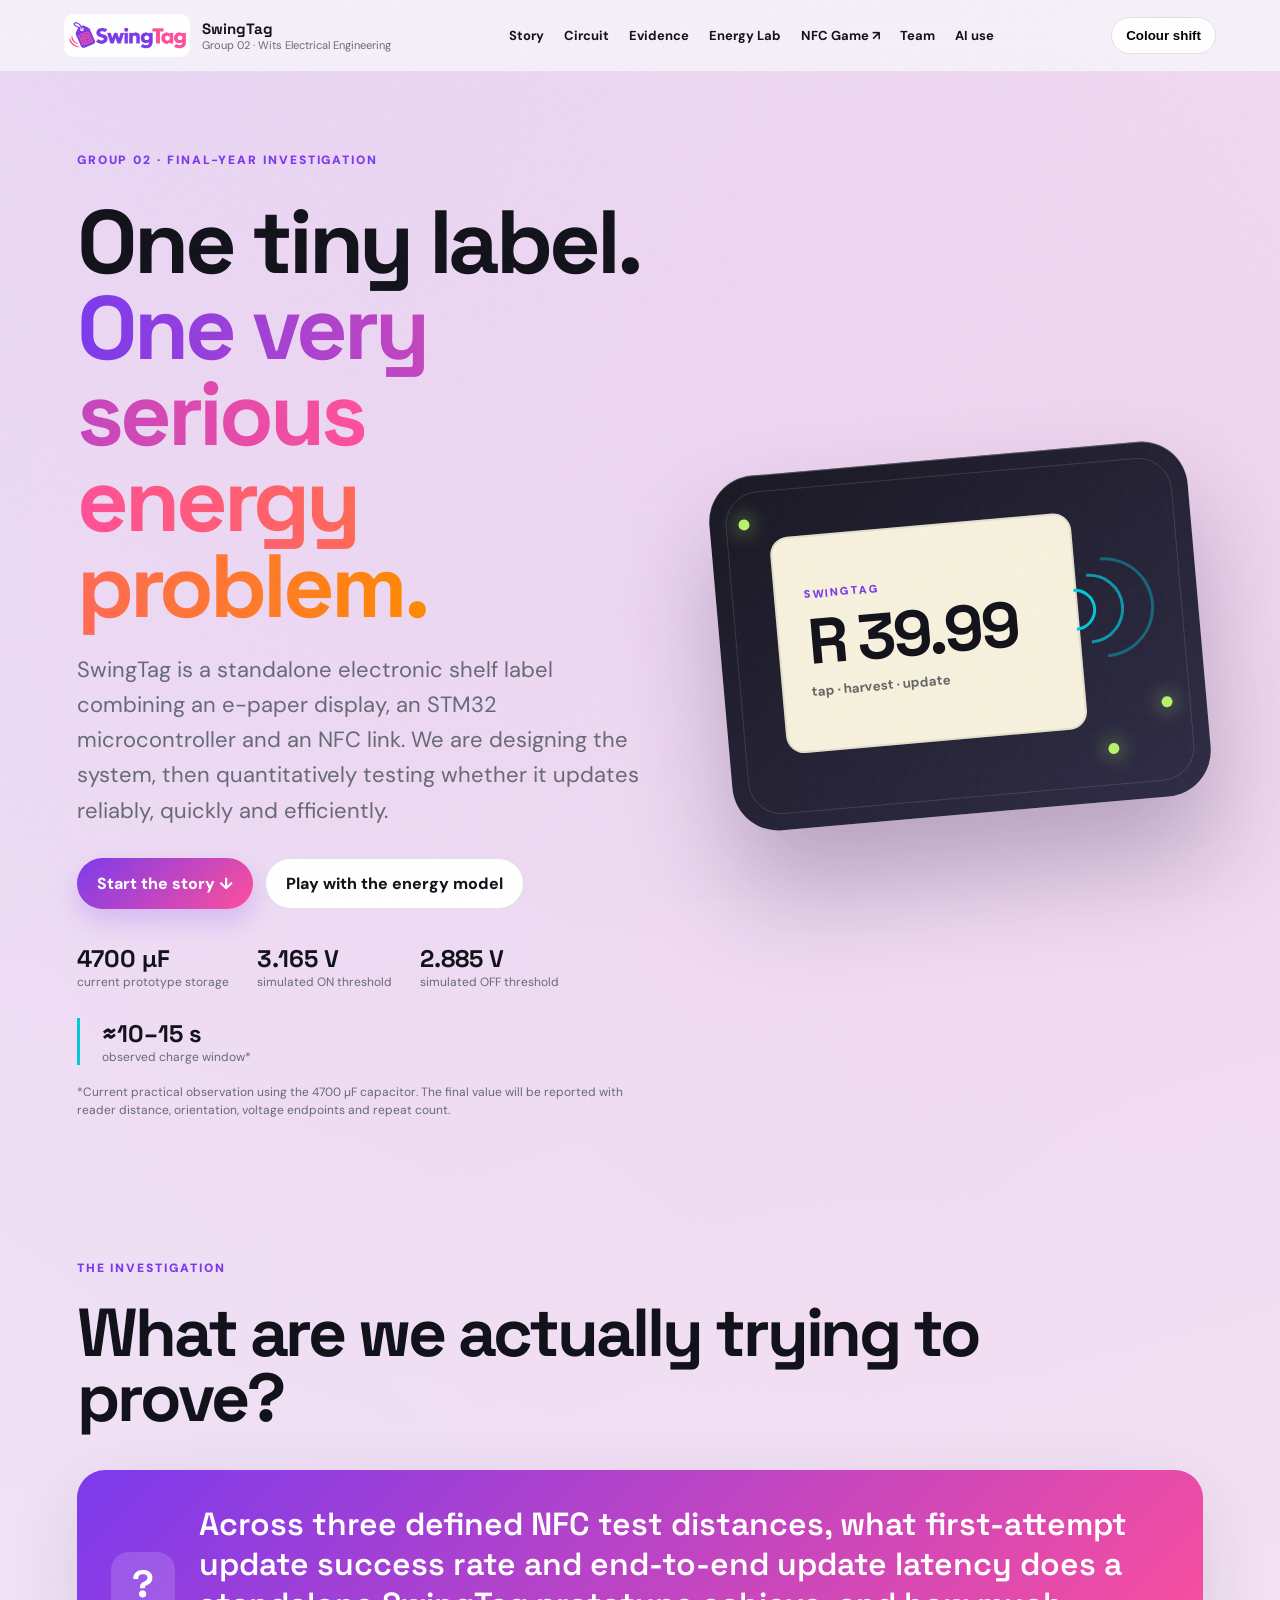
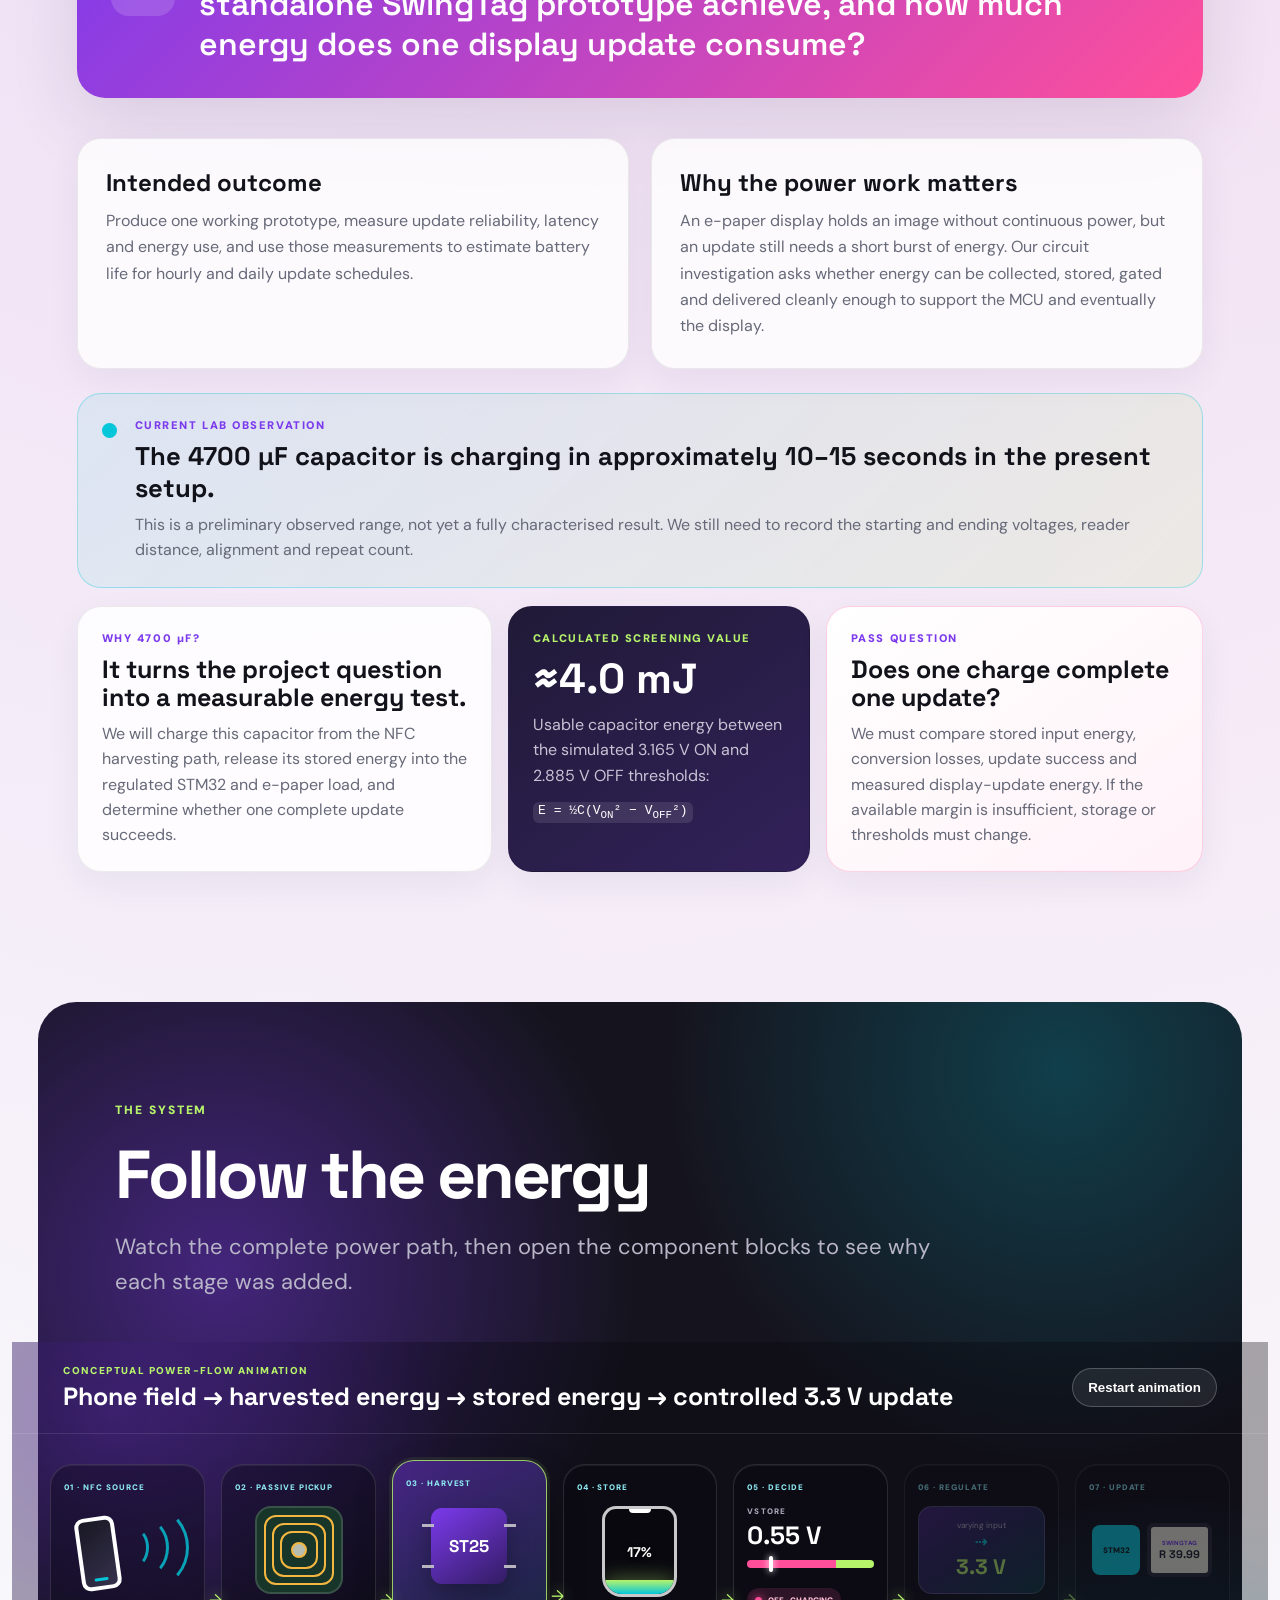
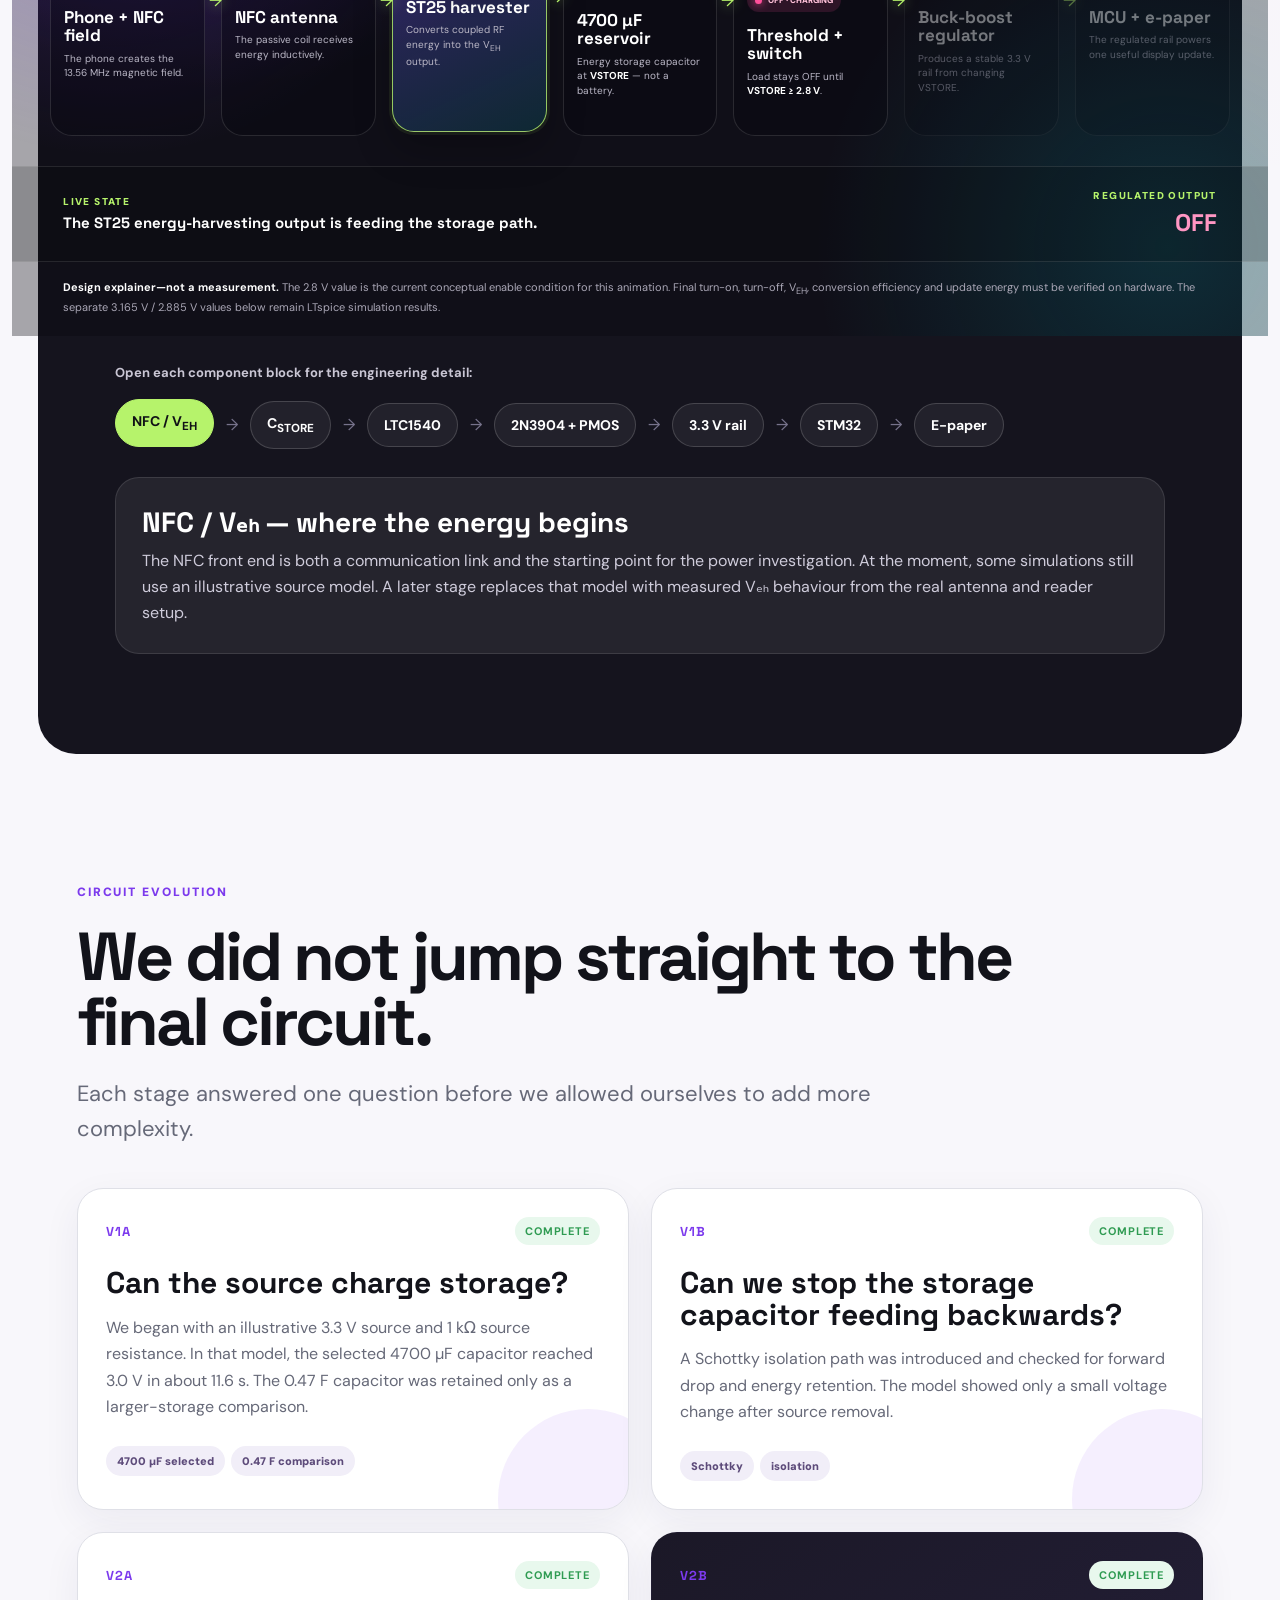
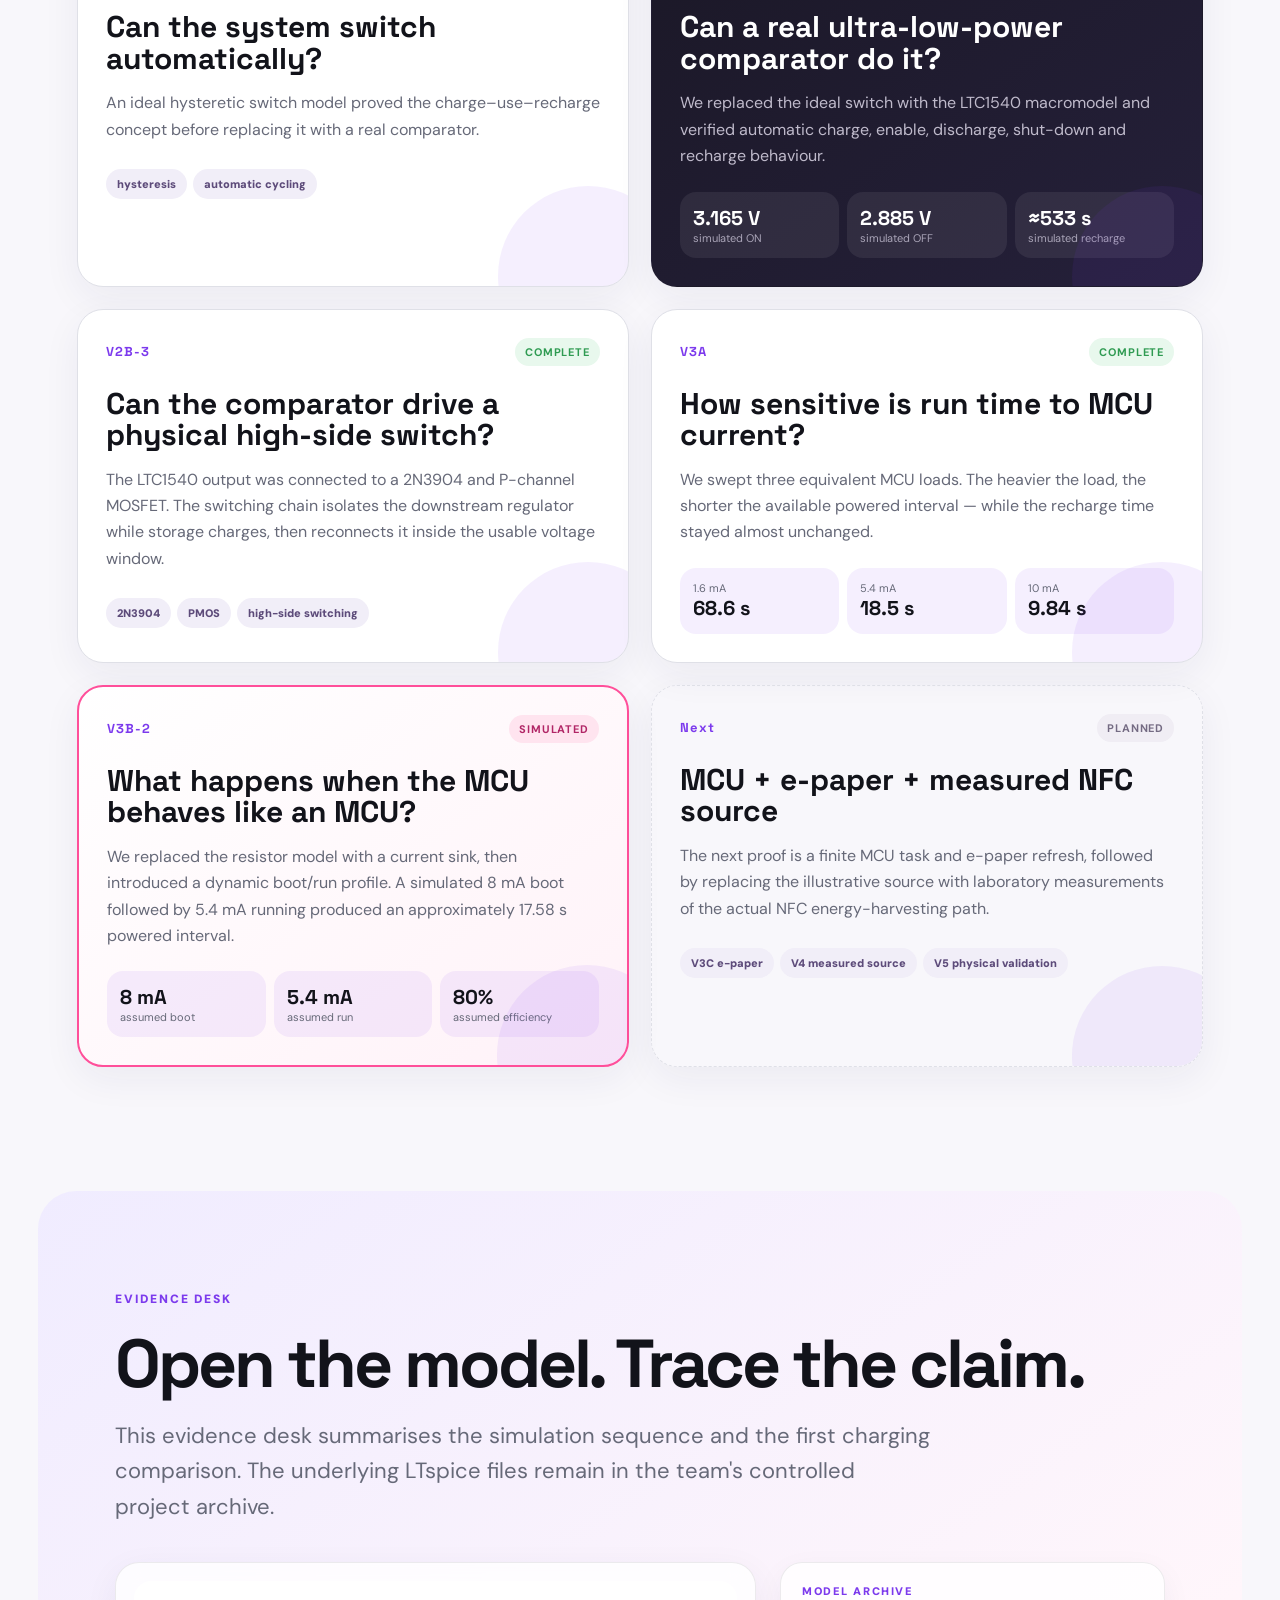
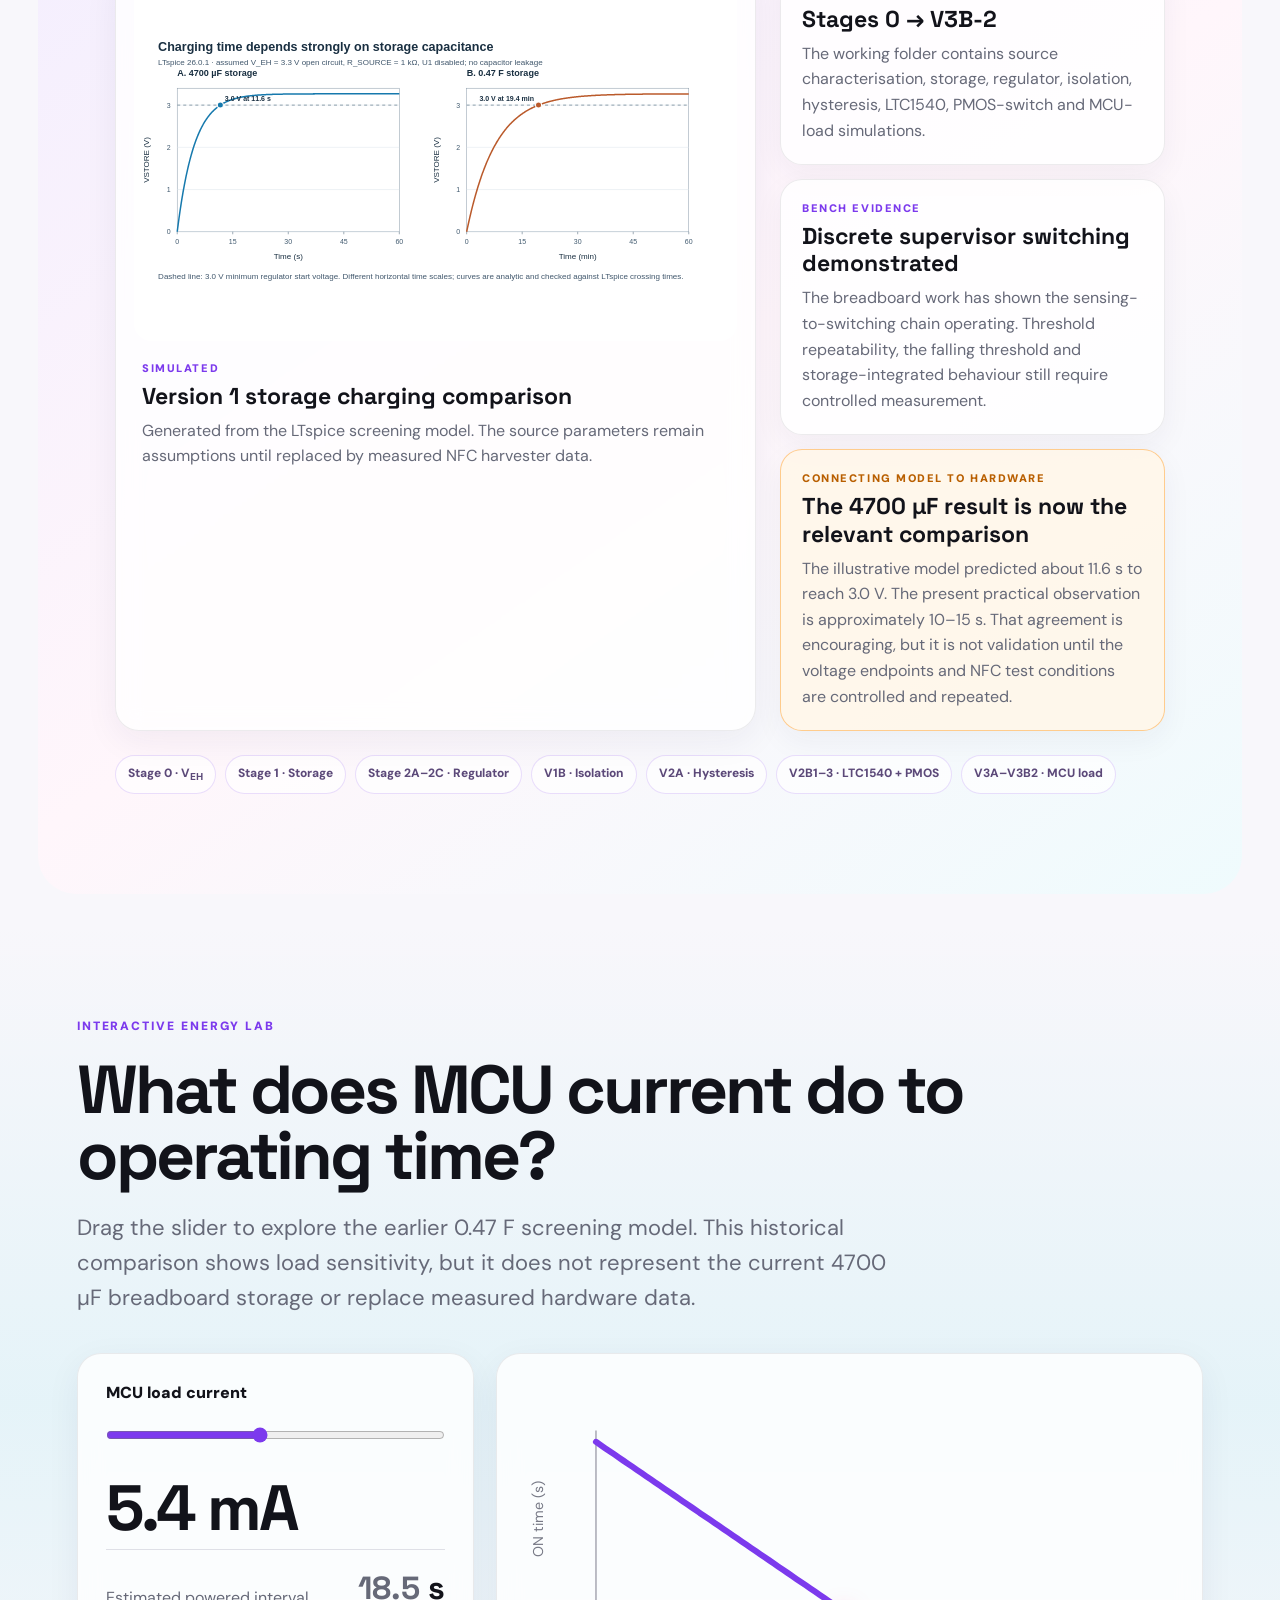
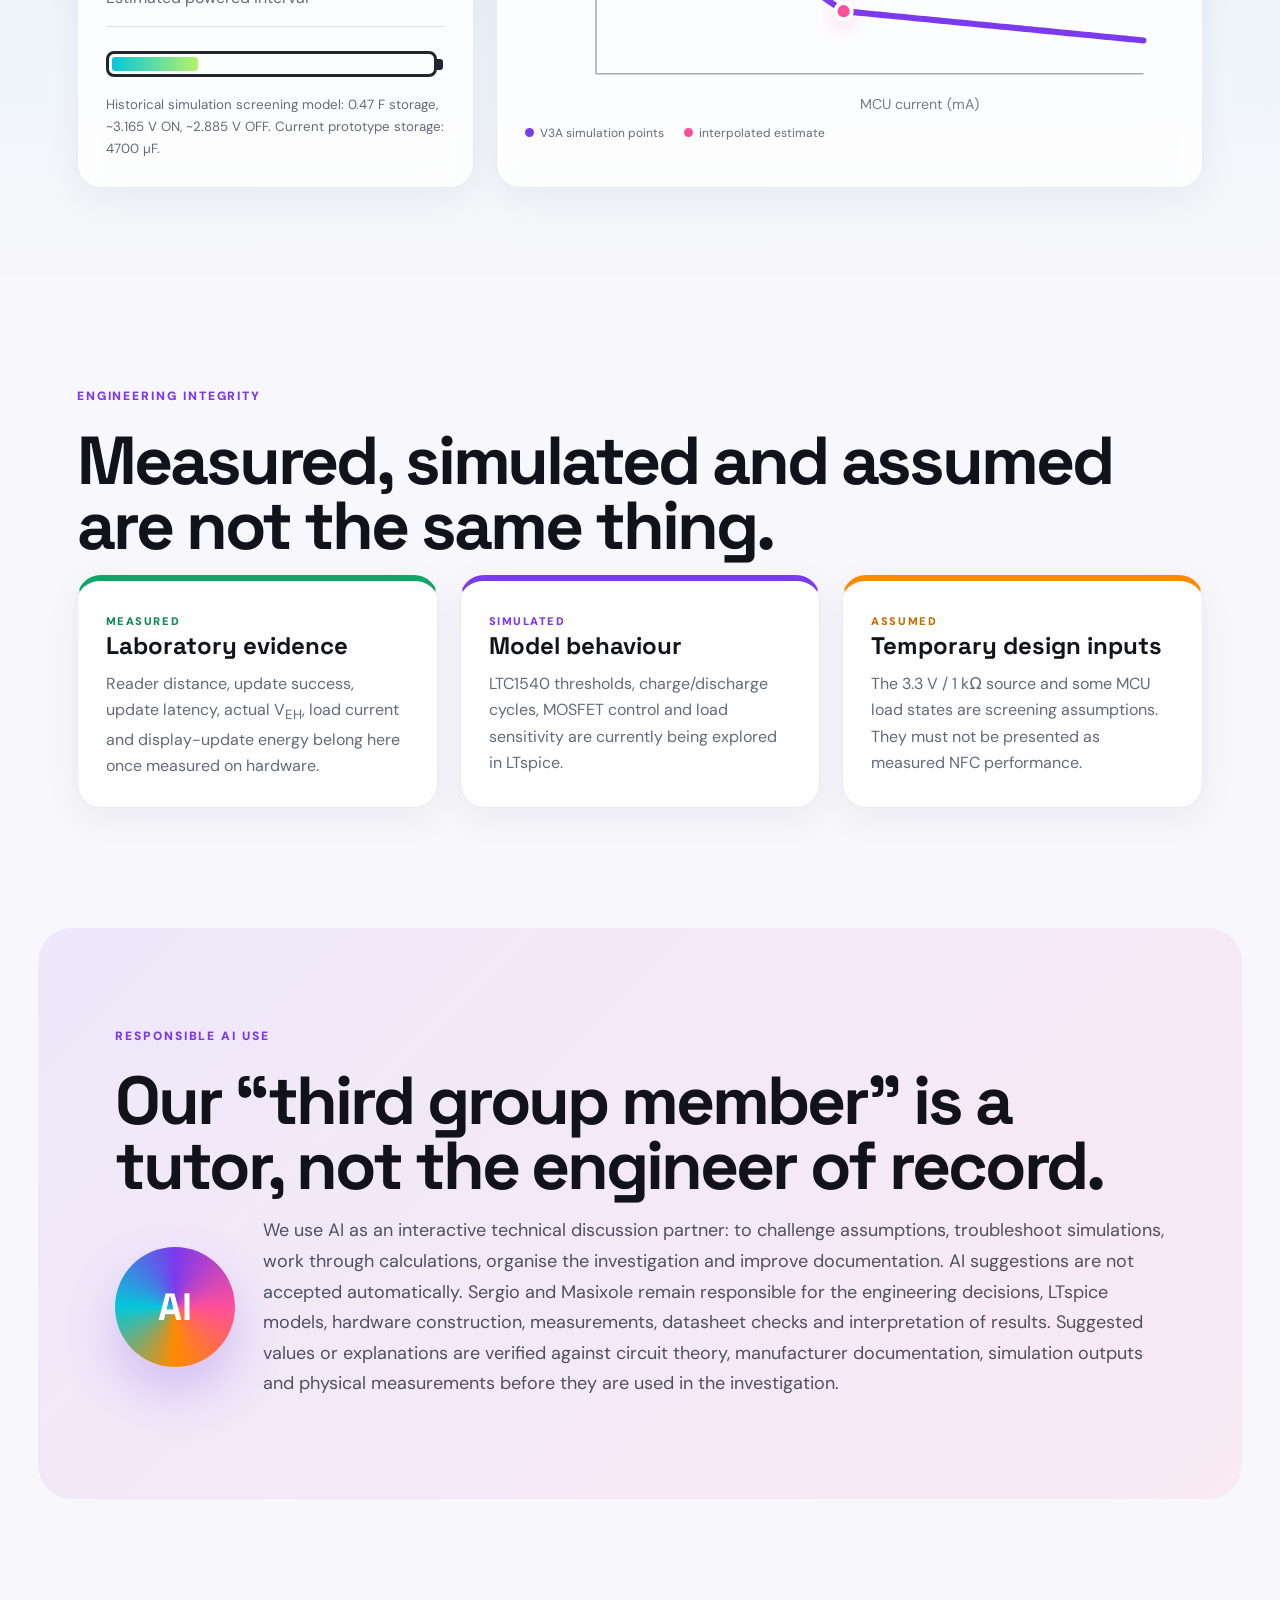
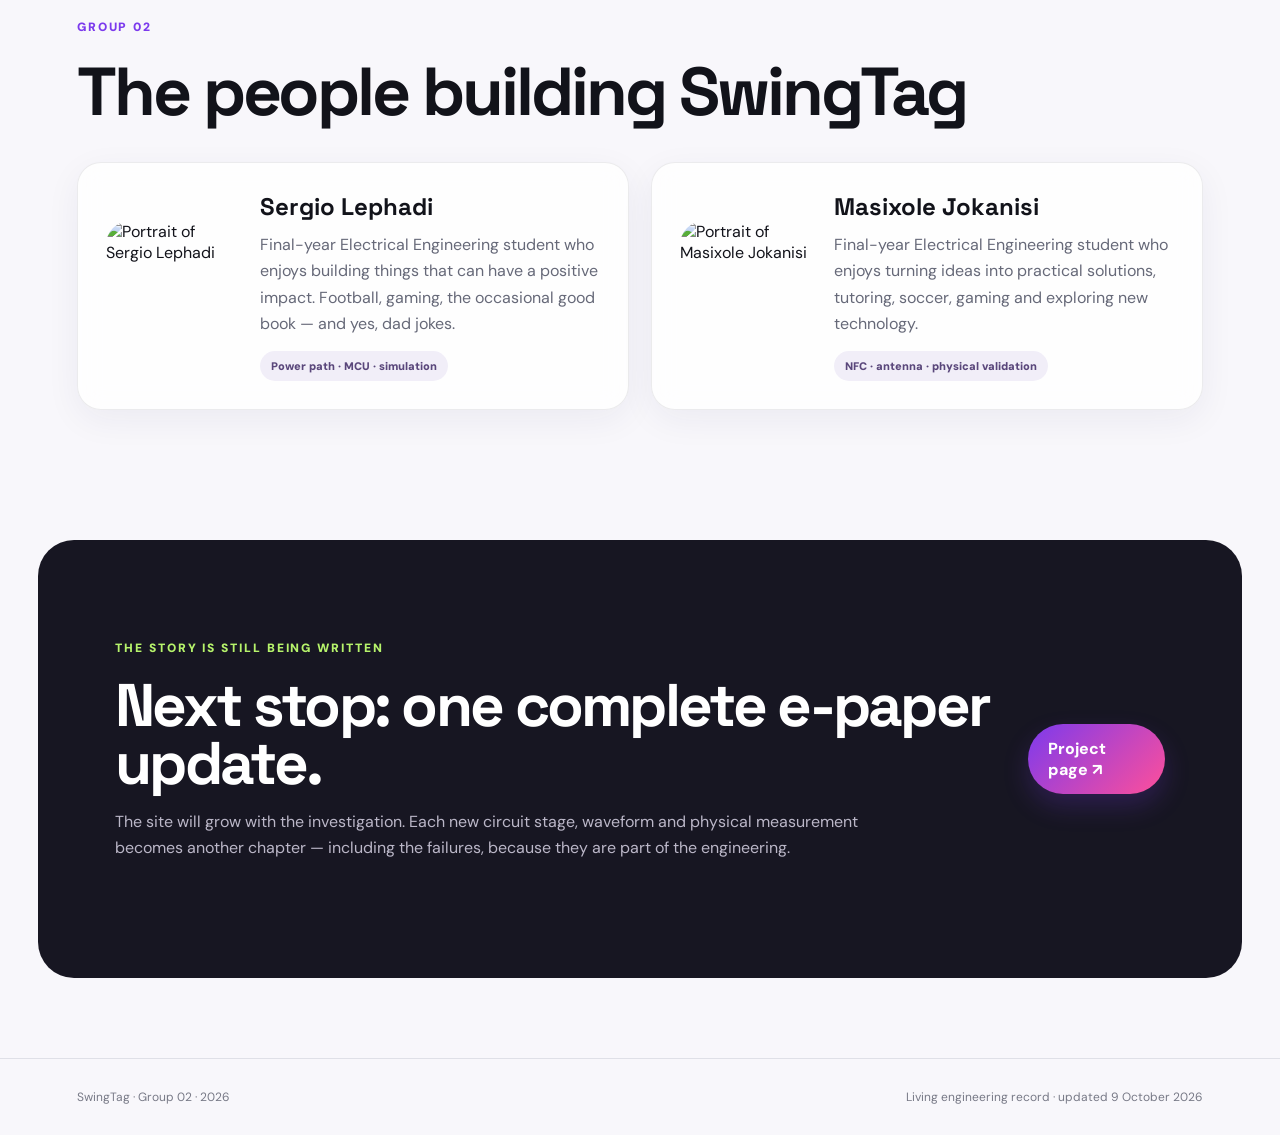
==== commit 1dd2d703: "Refresh responsive animation assets" ====
--- a/index.html
+++ b/index.html
@@ -9,7 +9,7 @@
   <link rel="preconnect" href="https://fonts.gstatic.com" crossorigin>
   <link href="https://fonts.googleapis.com/css2?family=DM+Sans:wght@400;500;600;700&family=Space+Grotesk:wght@500;600;700&display=swap" rel="stylesheet">
   <link rel="stylesheet" href="styles.css" />
-  <link rel="stylesheet" href="enhancements.css" />
+  <link rel="stylesheet" href="enhancements.css?v=feb10f9" />
   <link rel="stylesheet" href="game.css" />
 </head>
 <body>
@@ -281,6 +281,6 @@
 
   <footer><span>SwingTag · Group 02 · 2026</span><span>Living engineering record · updated 9 October 2026</span></footer>
   <script src="script.js"></script>
-  <script src="enhancements.js"></script>
+  <script src="enhancements.js?v=feb10f9"></script>
 </body>
 </html>
--- a/enhancements.css
+++ b/enhancements.css
@@ -845,3 +845,83 @@
   .mini-phone,
   .field-arcs i { animation: none !important; }
 }
+
+/* Full-bleed power path: every stage remains visible without a horizontal slider. */
+.power-story {
+  width: calc(100vw - 24px);
+  margin-right: 0;
+  margin-left: calc(50% - 50vw + 12px);
+  overflow: visible;
+  border: 0;
+  border-radius: 0;
+  background:
+    radial-gradient(circle at 8% 12%, rgba(124,58,237,.28), transparent 27%),
+    radial-gradient(circle at 92% 85%, rgba(5,199,217,.16), transparent 28%),
+    rgba(8,8,14,.34);
+  box-shadow: none;
+}
+
+.power-path-scroll {
+  padding: 30px clamp(14px, 3vw, 46px);
+  overflow: visible;
+}
+
+.power-path-track {
+  display: grid;
+  min-width: 0;
+  grid-template-columns: repeat(7, minmax(0, 1fr));
+  gap: clamp(9px, 1.25vw, 22px);
+  align-items: stretch;
+}
+
+.power-link { display: none; }
+
+.power-block {
+  min-width: 0;
+  min-height: 272px;
+  padding: 17px 13px 16px;
+}
+
+.power-block:not(.output-block)::after {
+  content: "→";
+  position: absolute;
+  z-index: 6;
+  top: 50%;
+  right: -18px;
+  color: var(--lime);
+  font-size: 17px;
+  filter: drop-shadow(0 0 7px rgba(182,243,107,.75));
+  transform: translateY(-50%);
+}
+
+.power-story-head,
+.power-status,
+.power-story-note {
+  padding-right: clamp(18px, 4vw, 58px);
+  padding-left: clamp(18px, 4vw, 58px);
+}
+
+@media (max-width: 1120px) {
+  .power-path-track { grid-template-columns: repeat(4, minmax(0, 1fr)); }
+  .storage-block::after { display: none; }
+}
+
+@media (max-width: 720px) {
+  .power-path-track { grid-template-columns: repeat(2, minmax(0, 1fr)); }
+  .antenna-block::after,
+  .storage-block::after,
+  .regulator-block::after { display: none; }
+  .power-block { min-height: 250px; }
+}
+
+@media (max-width: 430px) {
+  .power-path-track { grid-template-columns: 1fr; }
+  .power-block { min-height: 0; }
+  .power-block:not(.output-block)::after {
+    display: block;
+    top: auto;
+    right: 50%;
+    bottom: -20px;
+    transform: translateX(50%) rotate(90deg);
+  }
+}
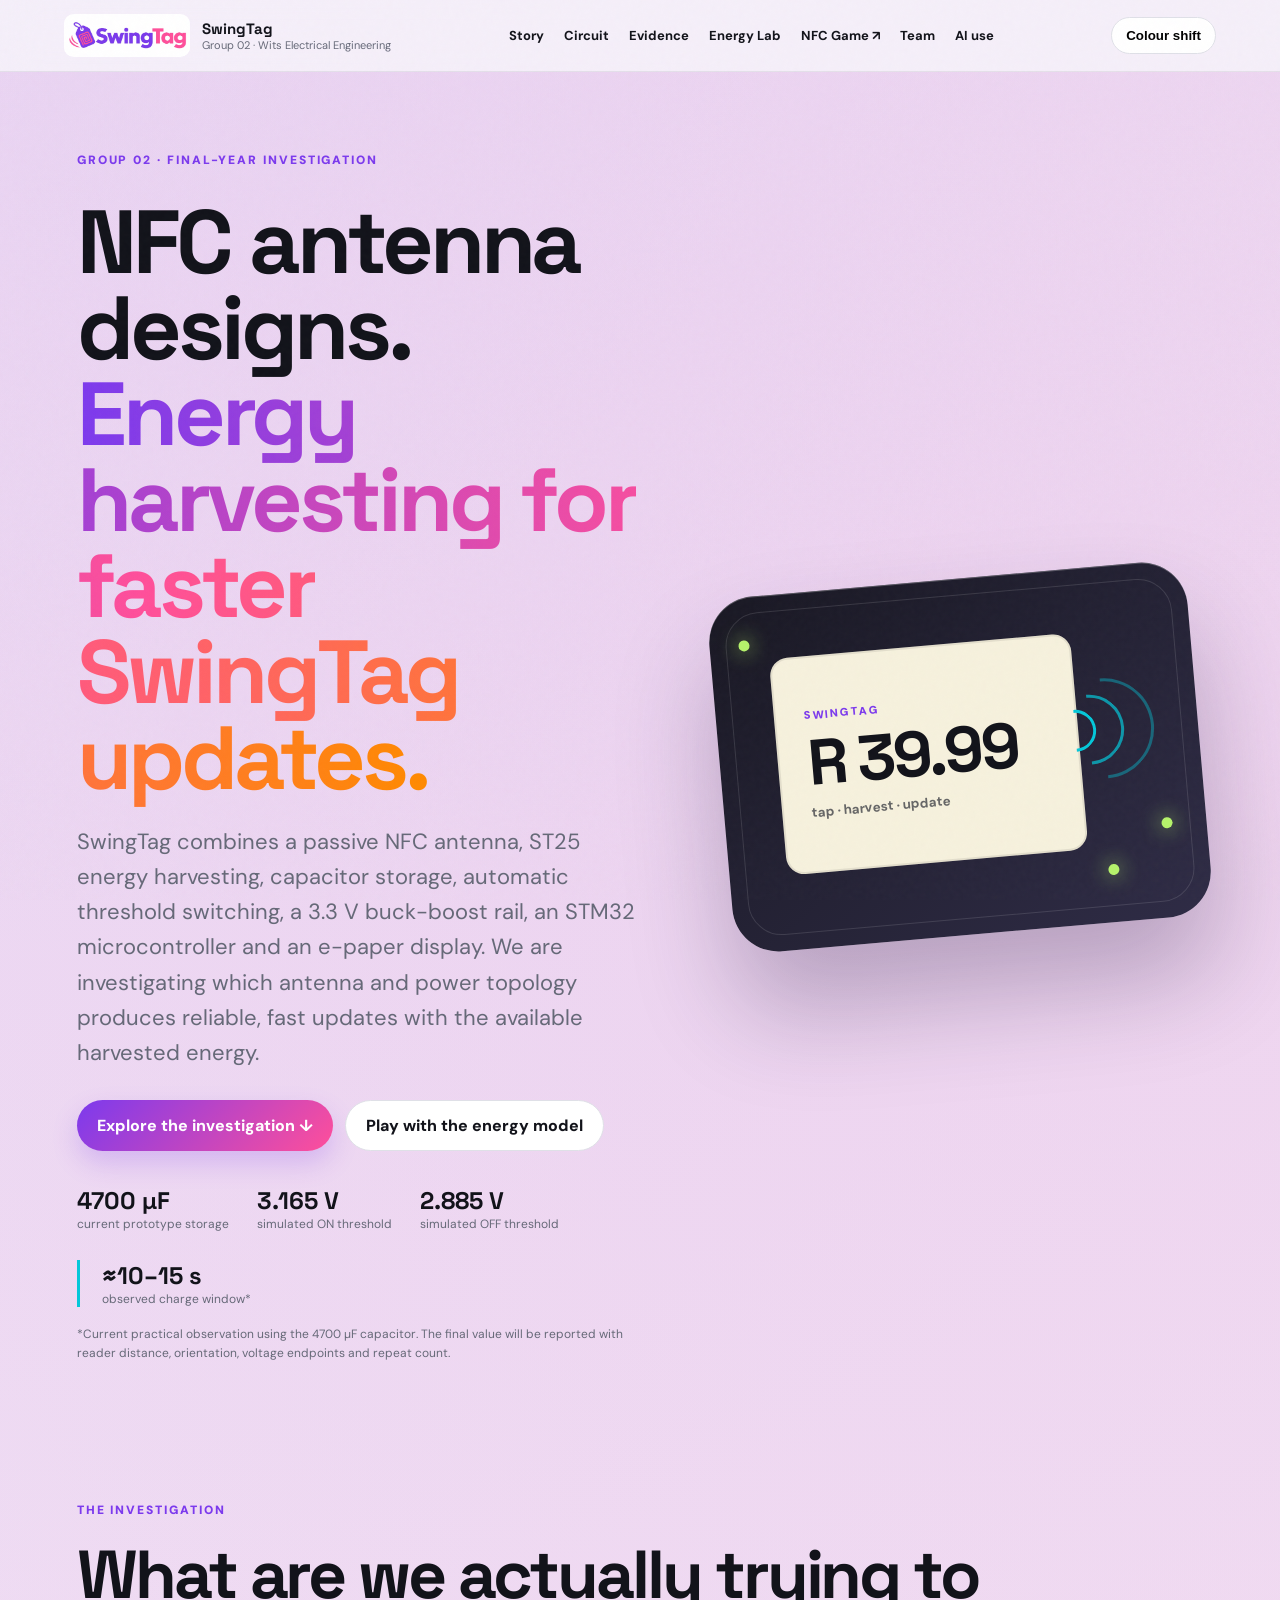
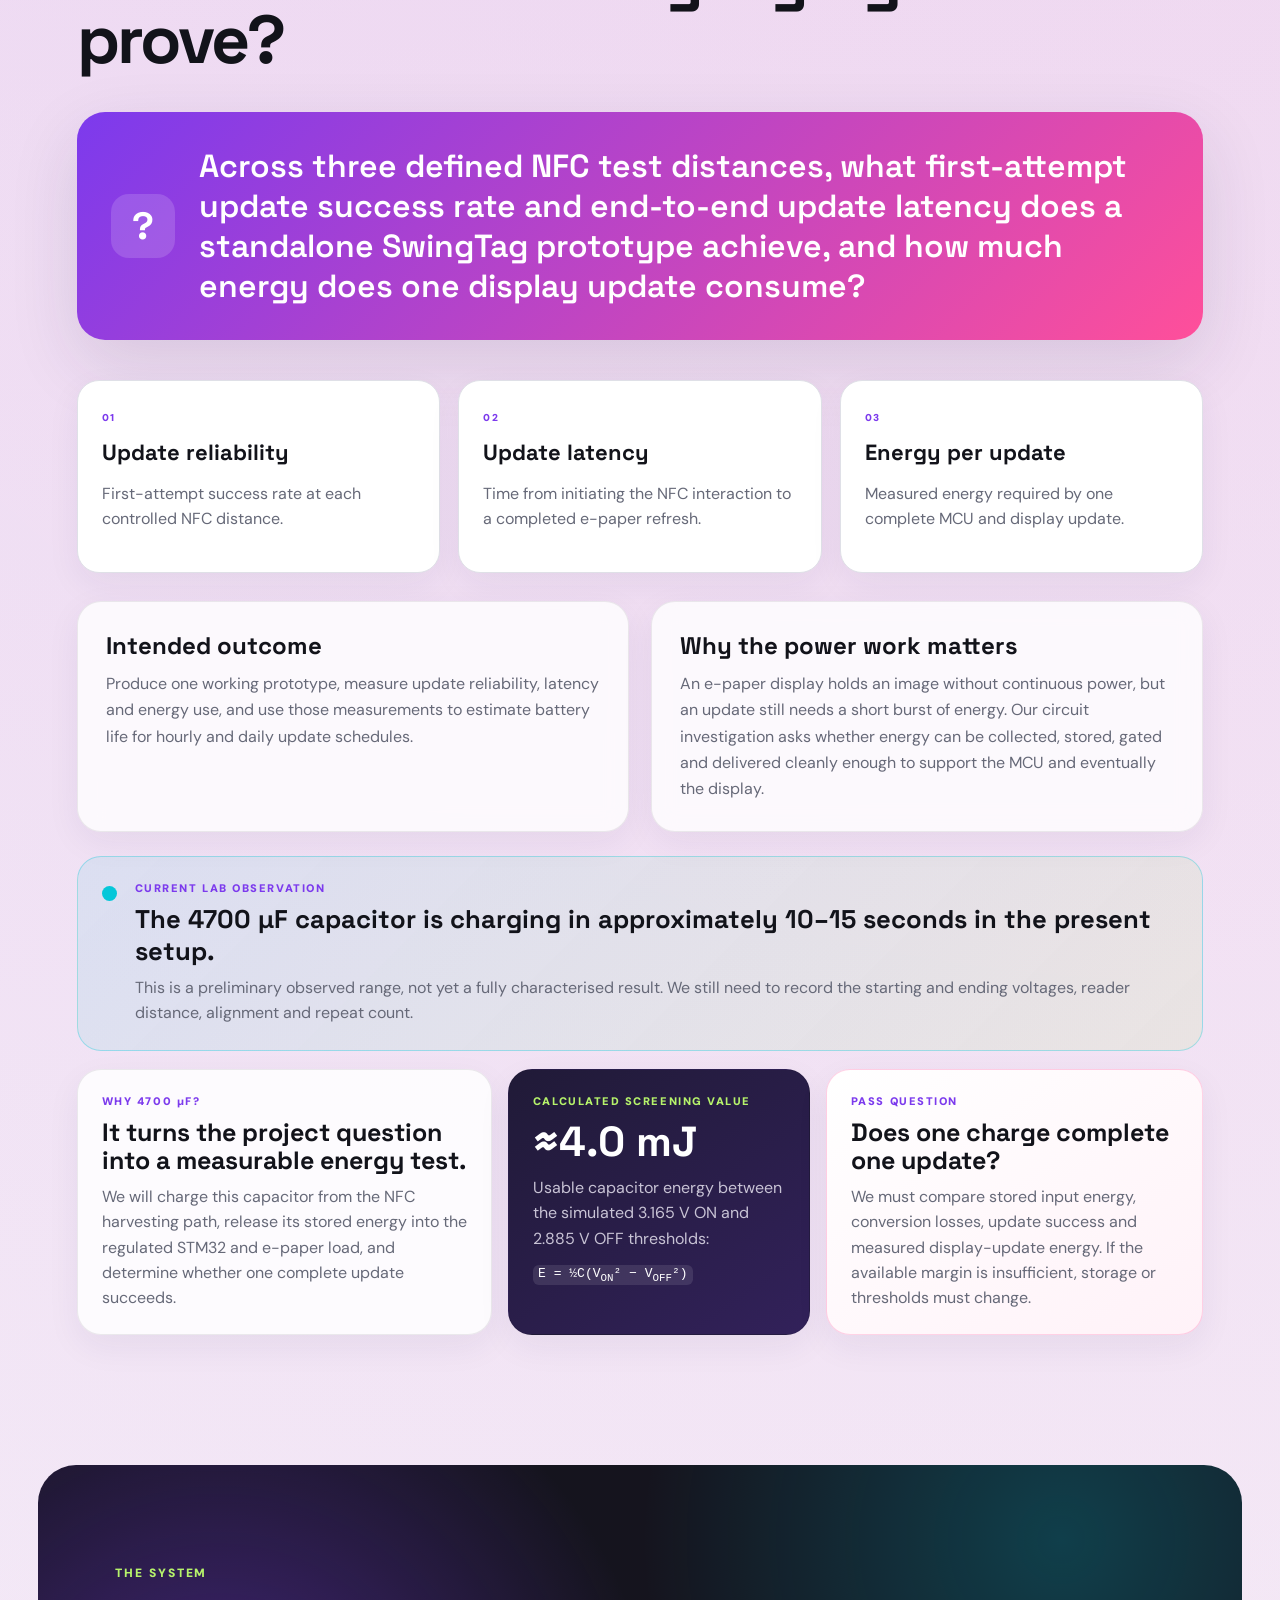
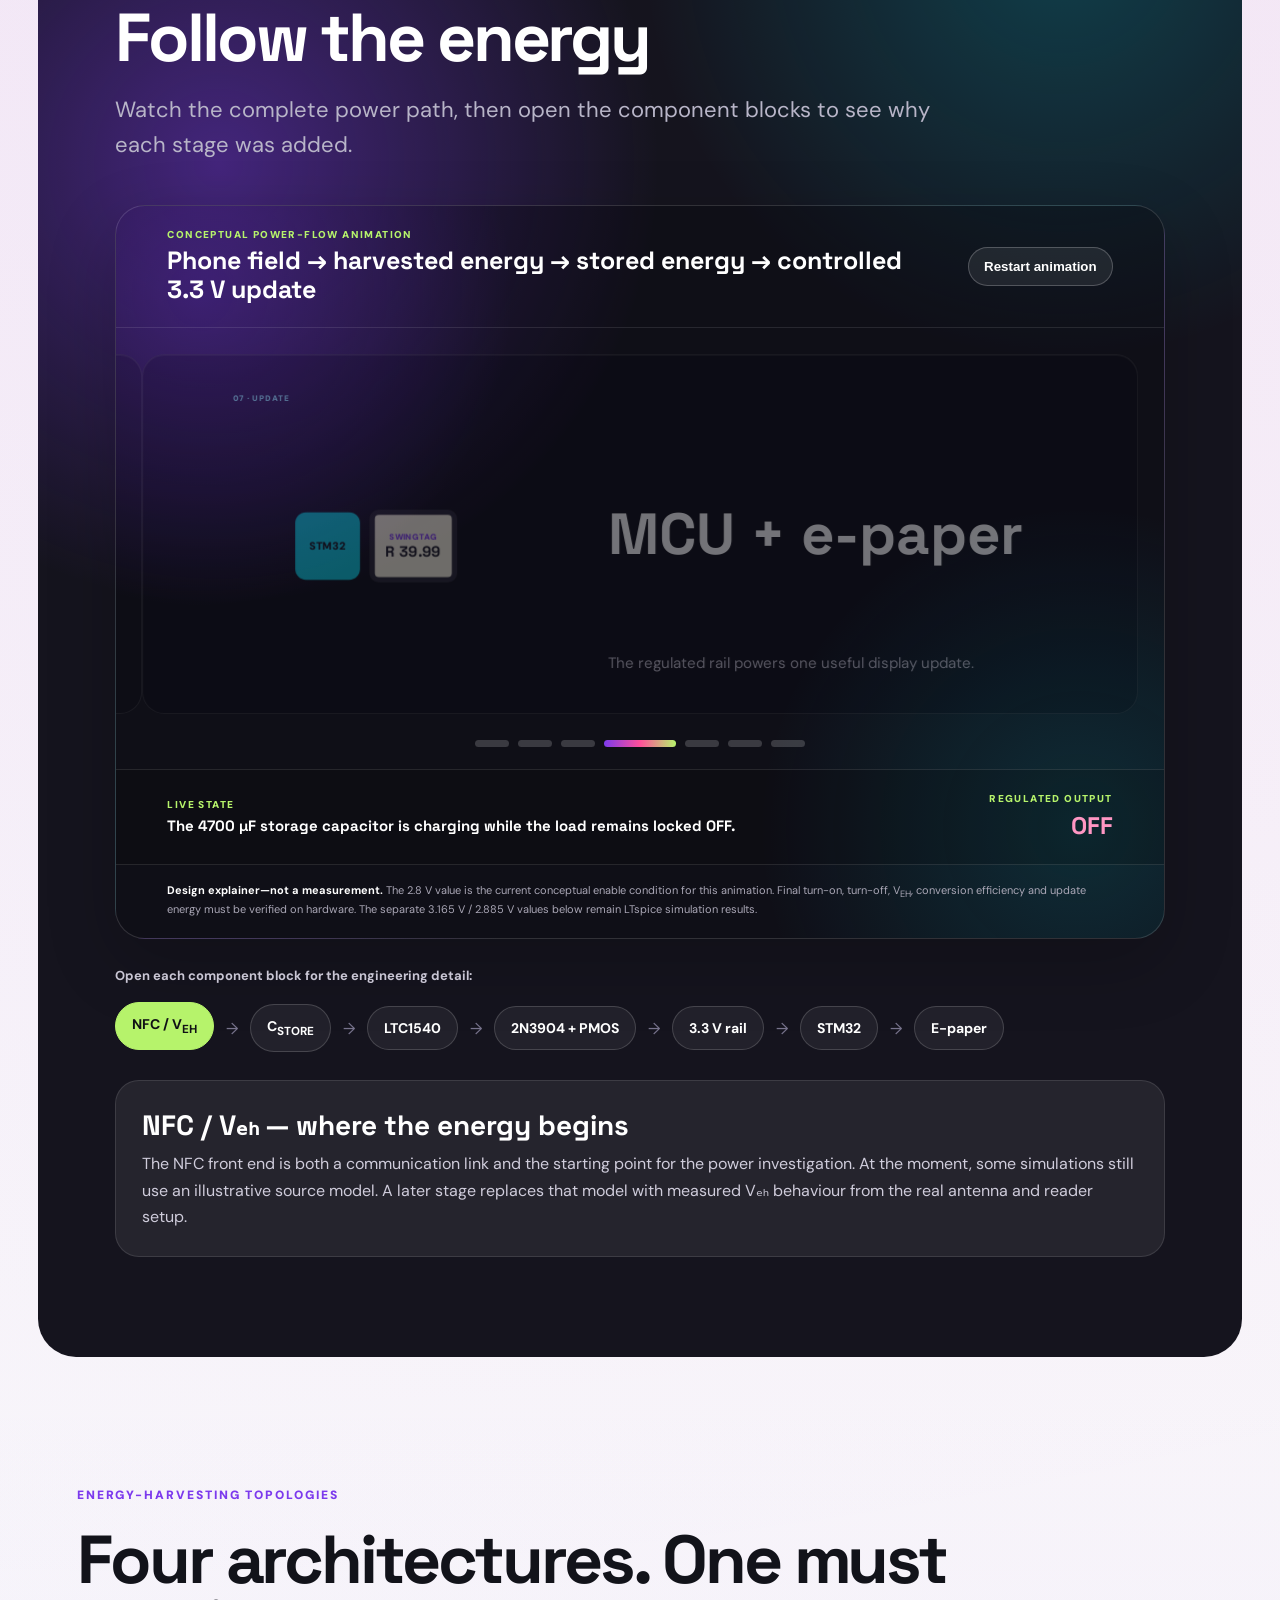
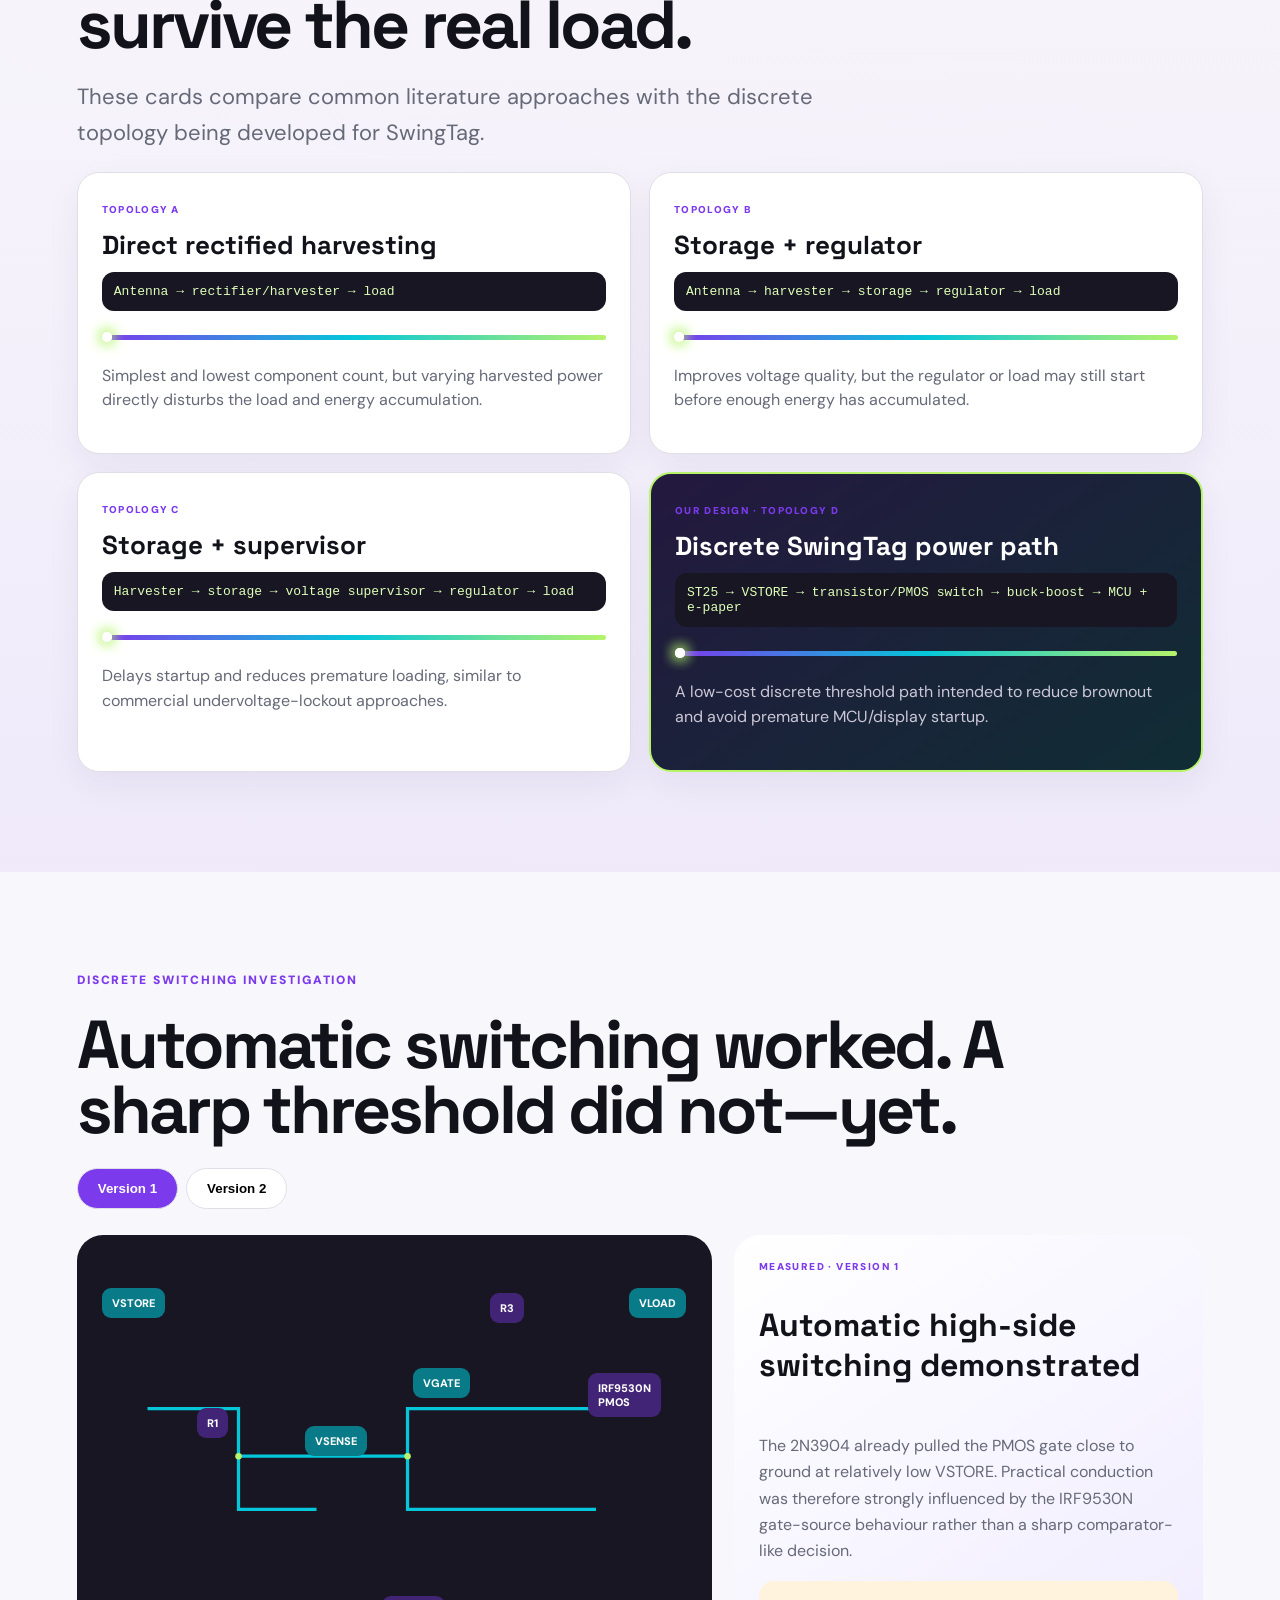
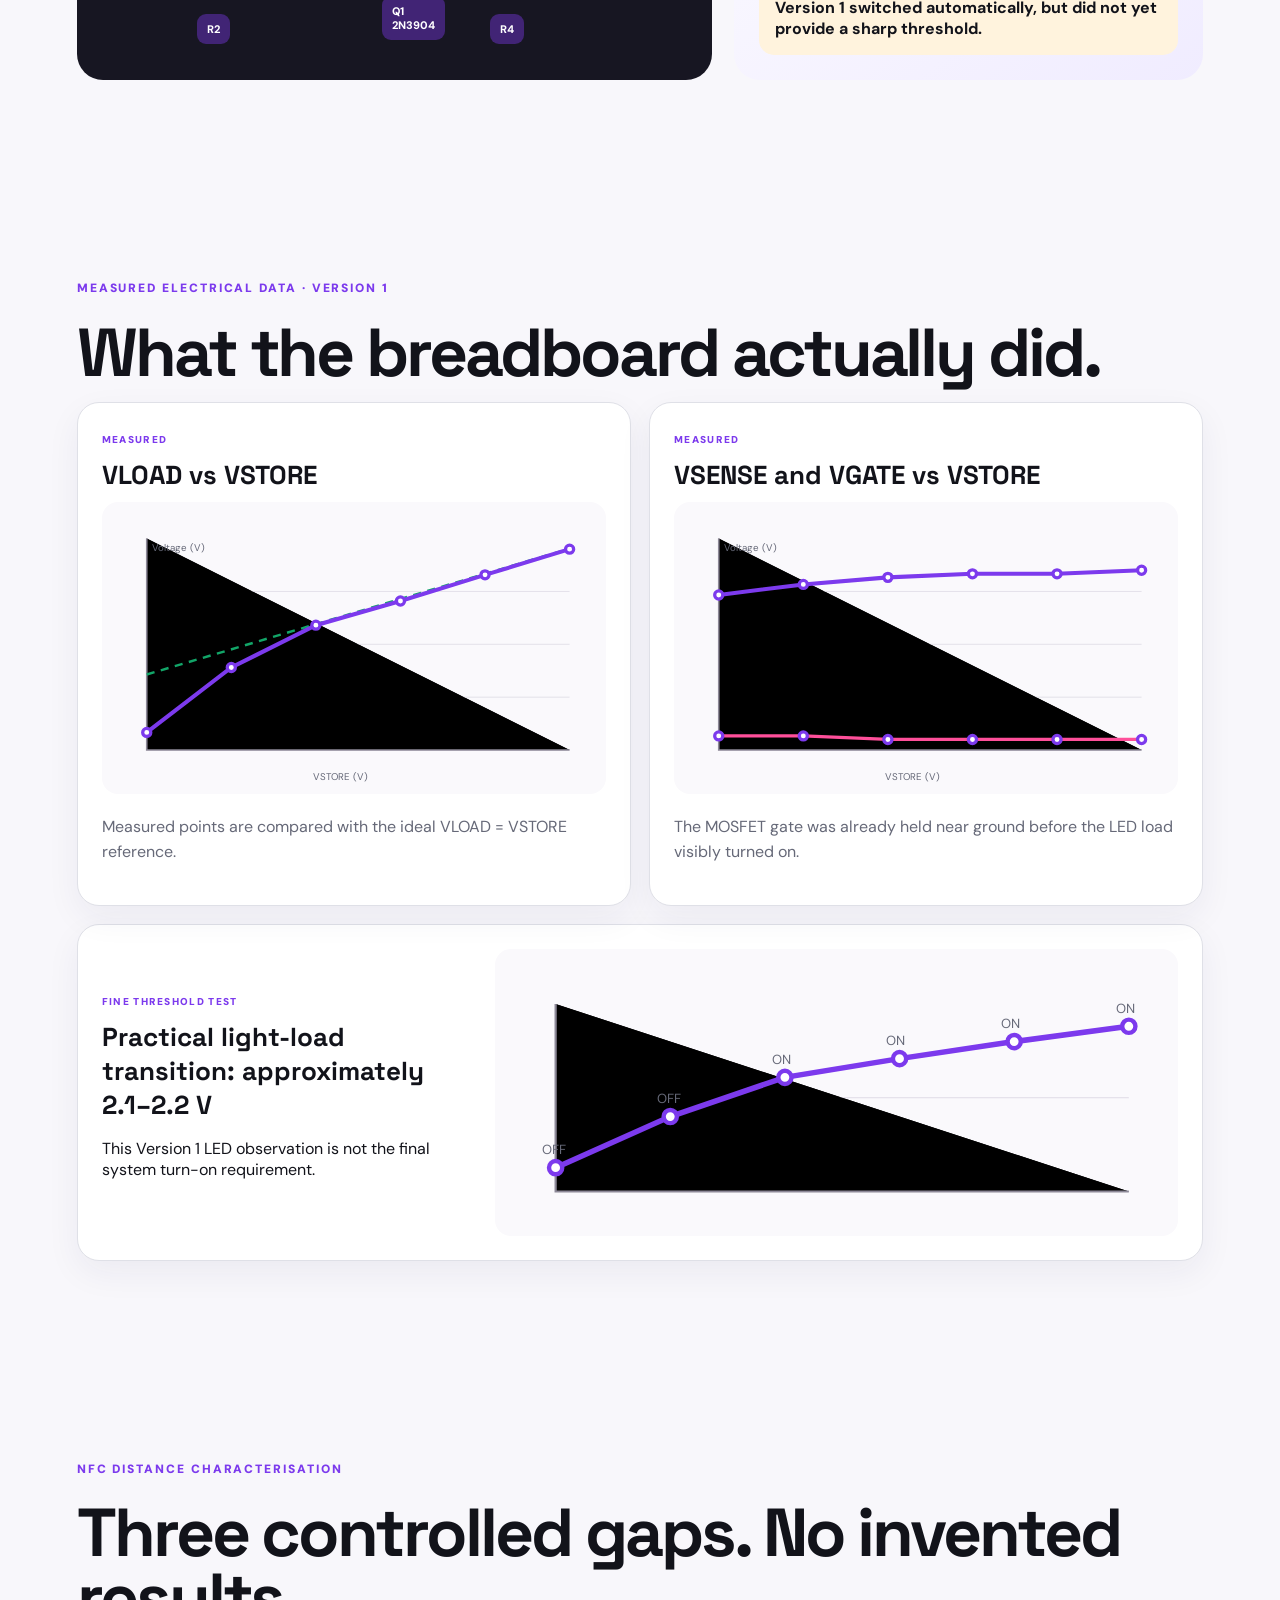
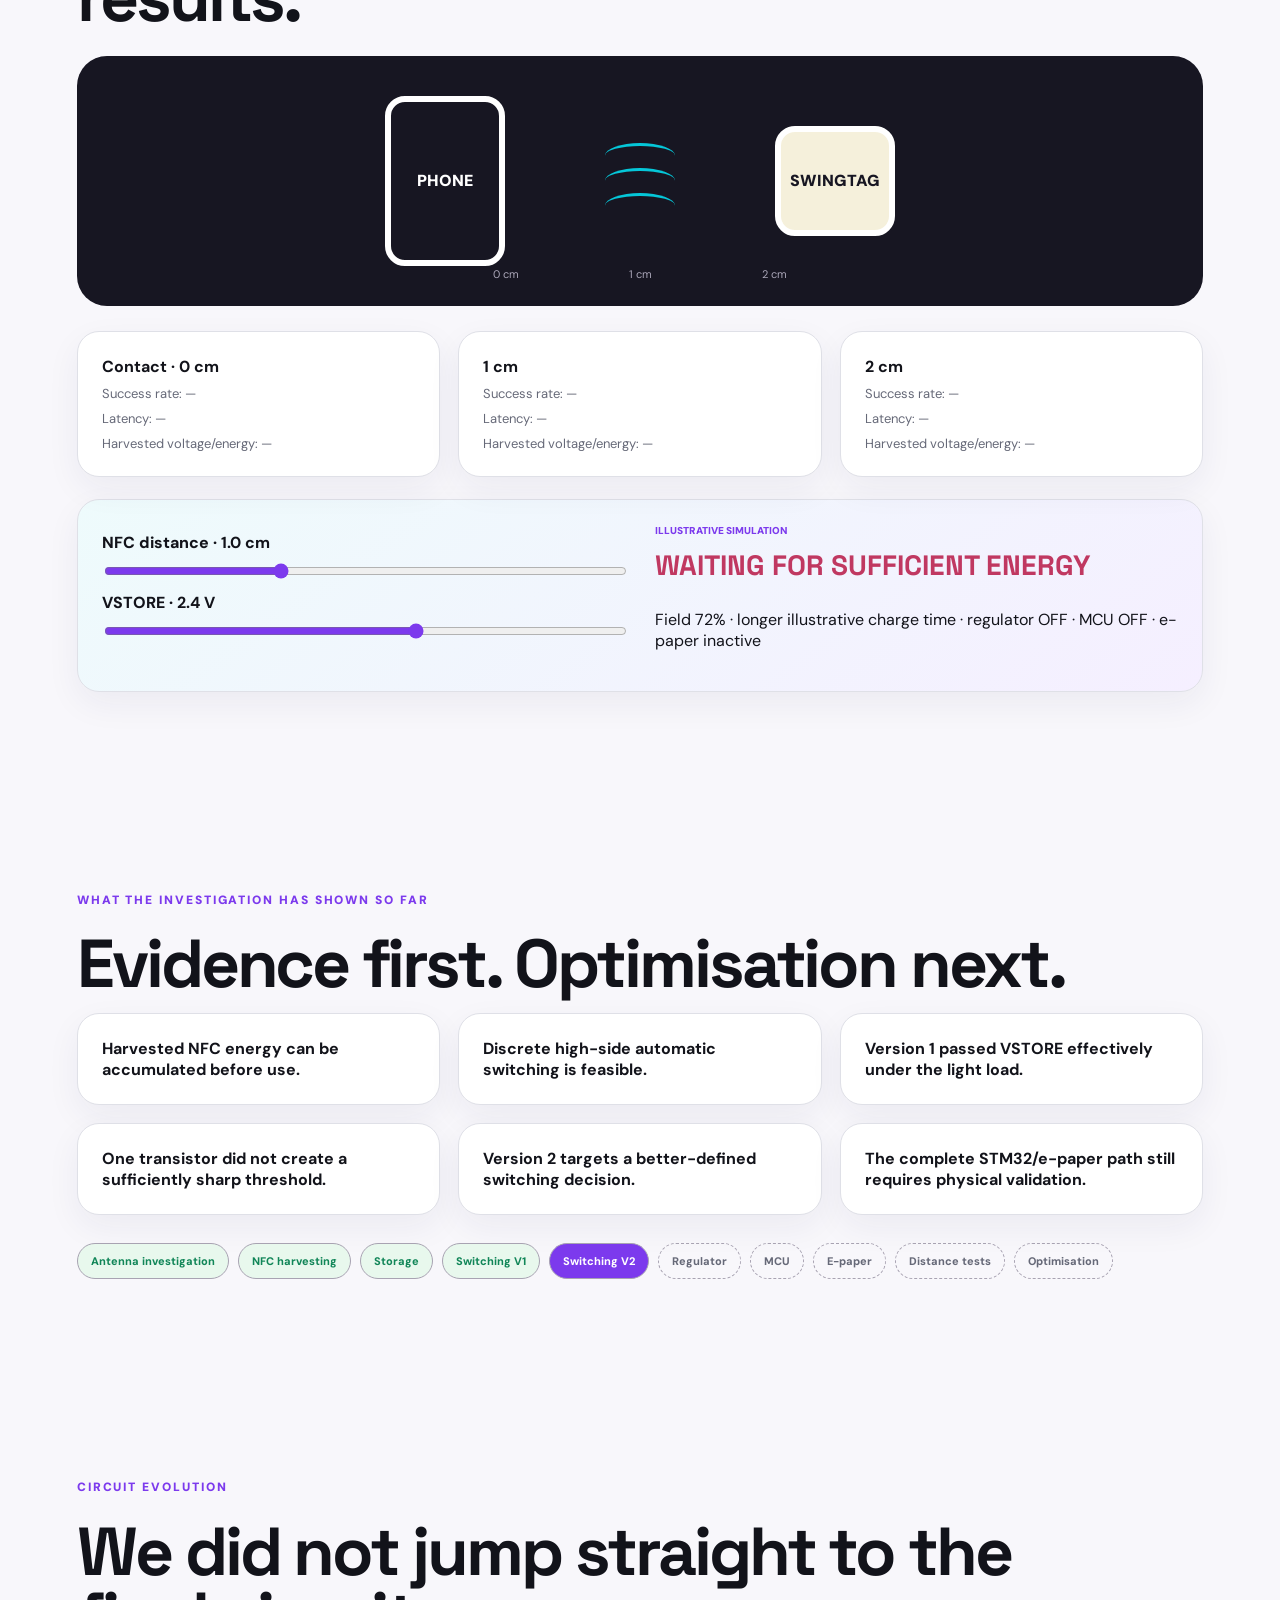
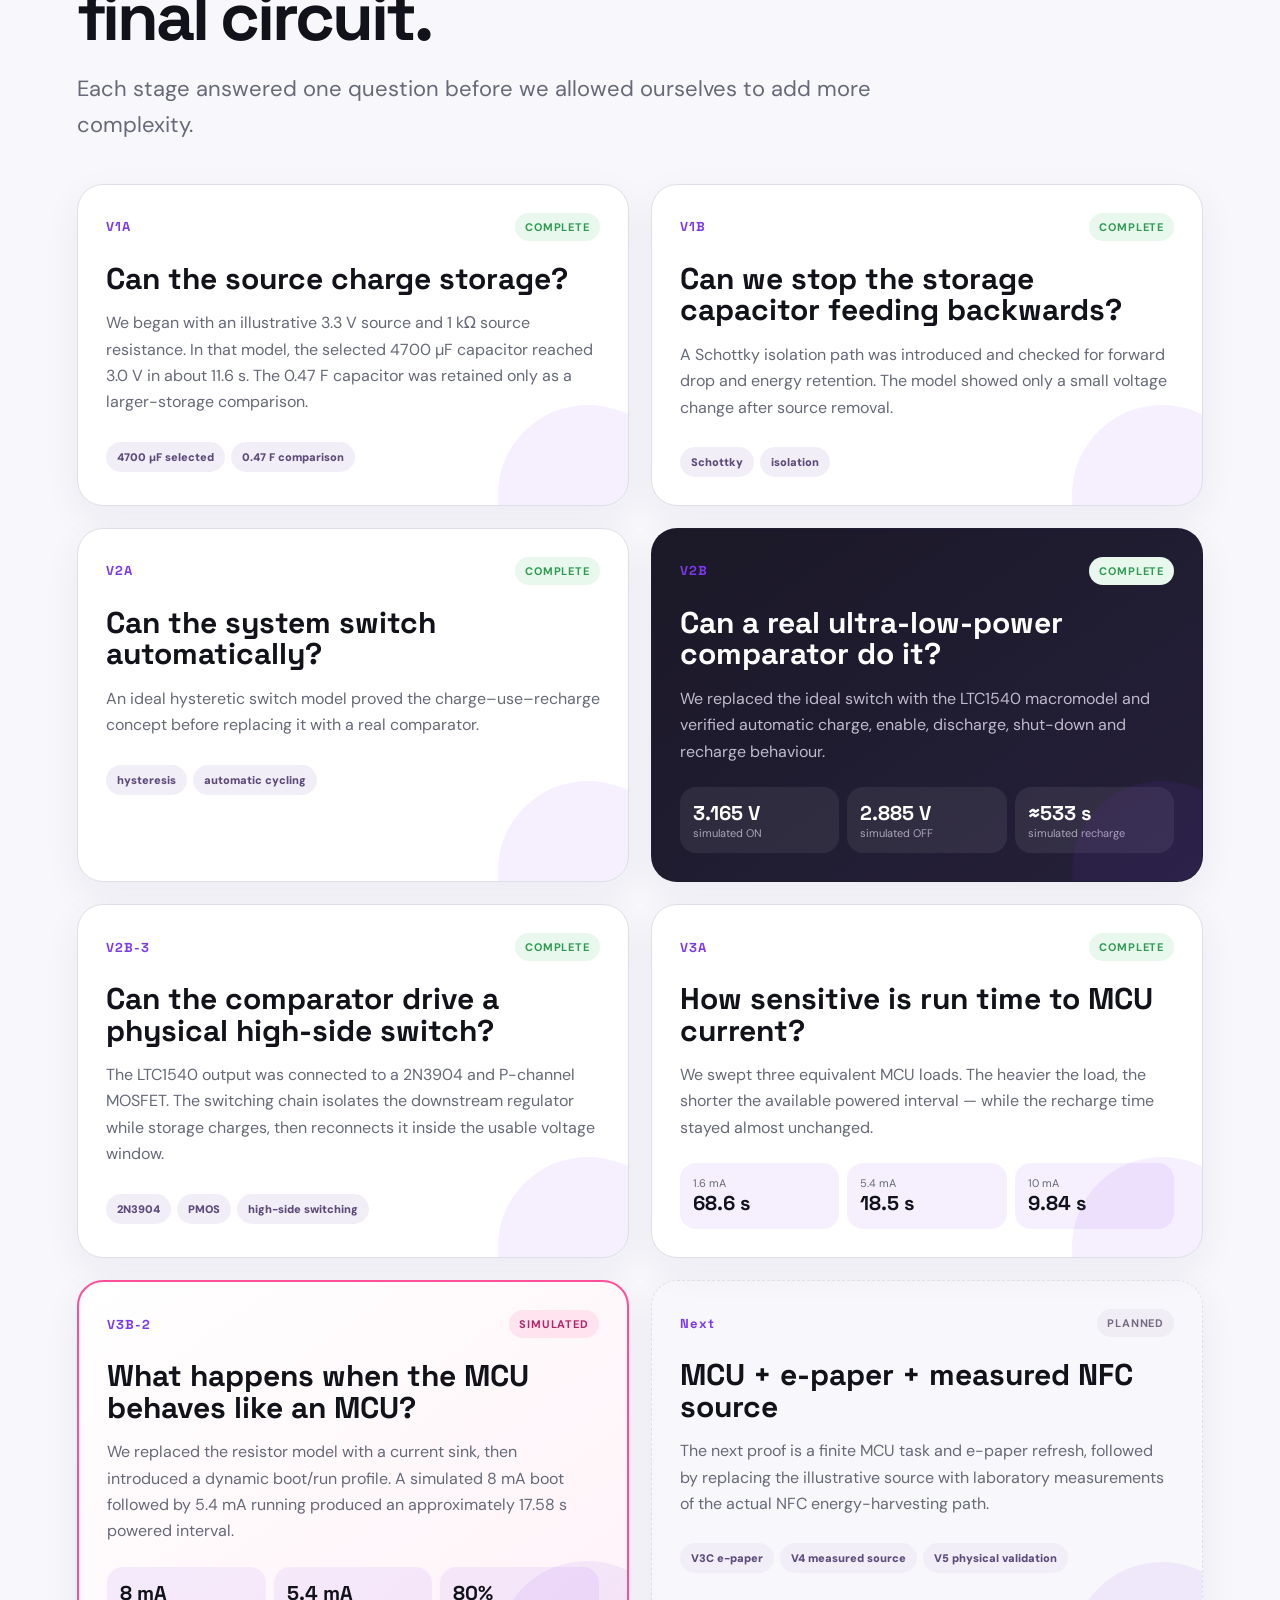
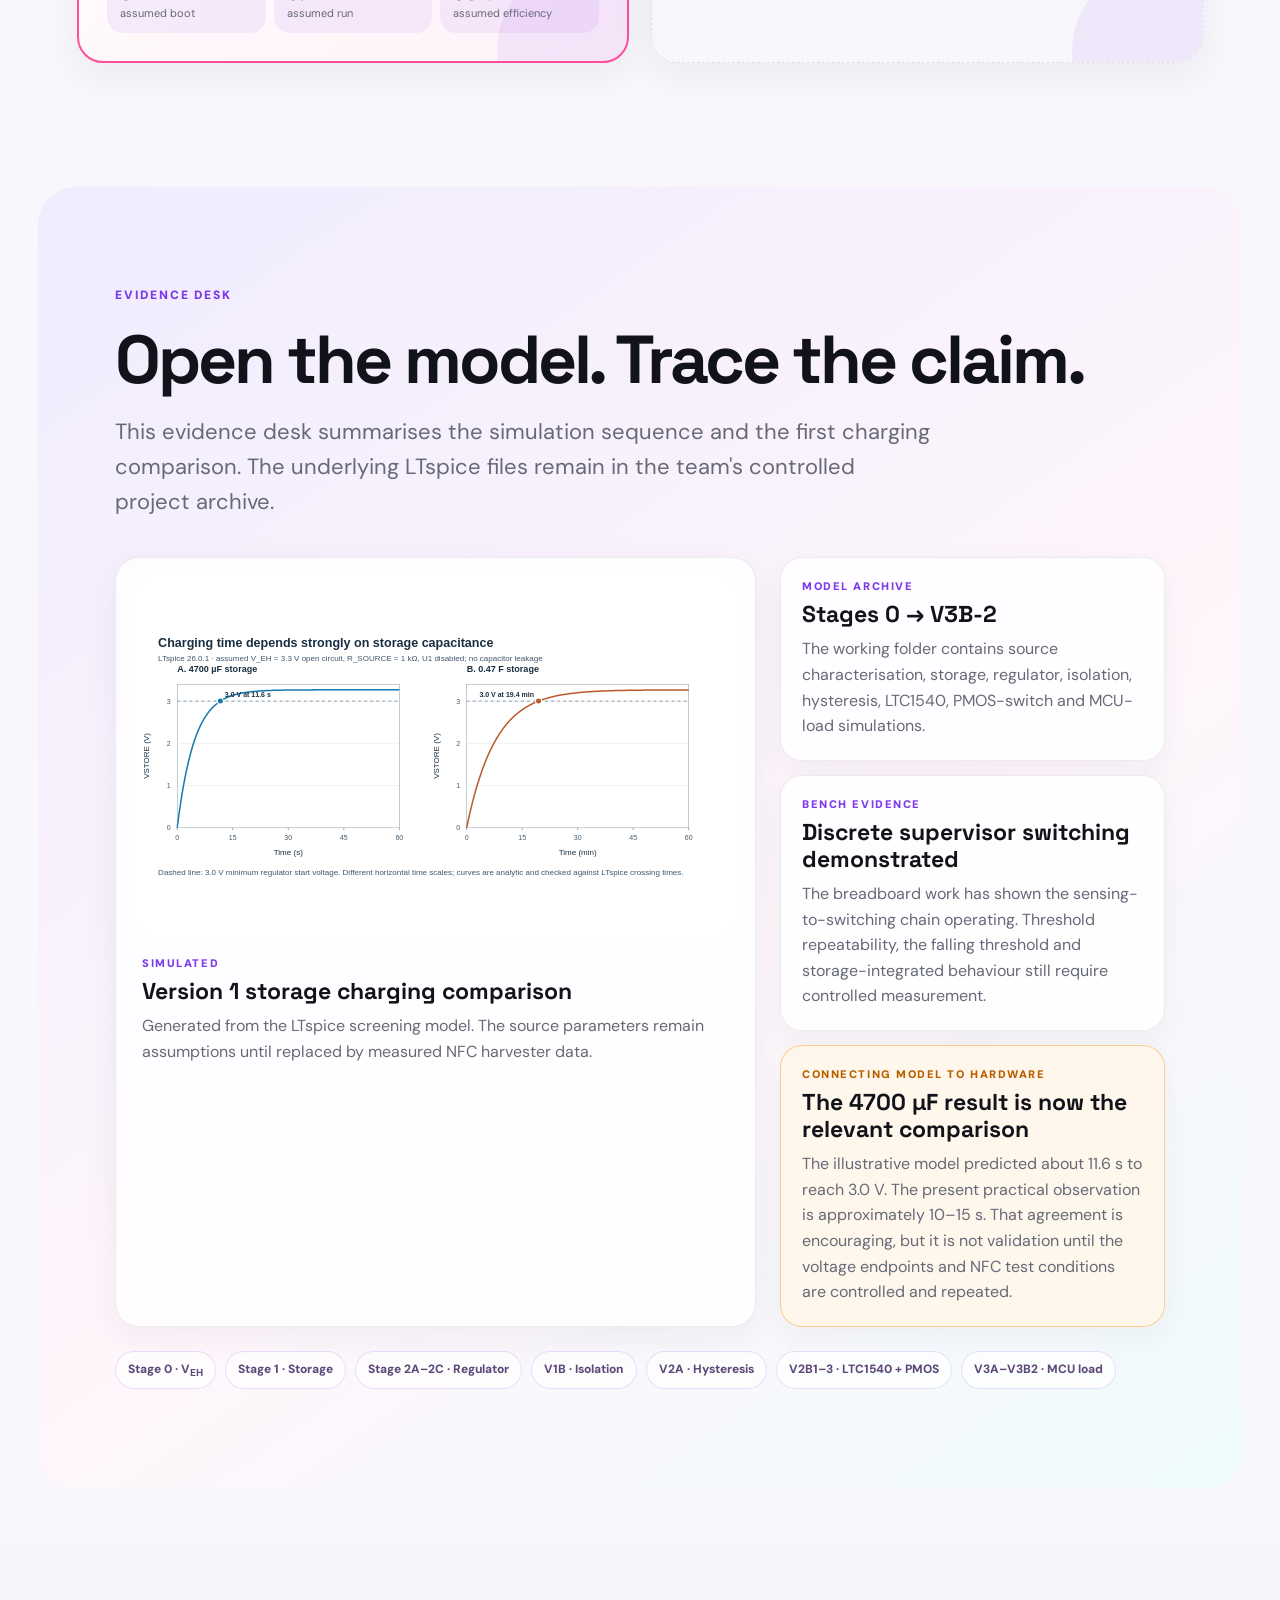
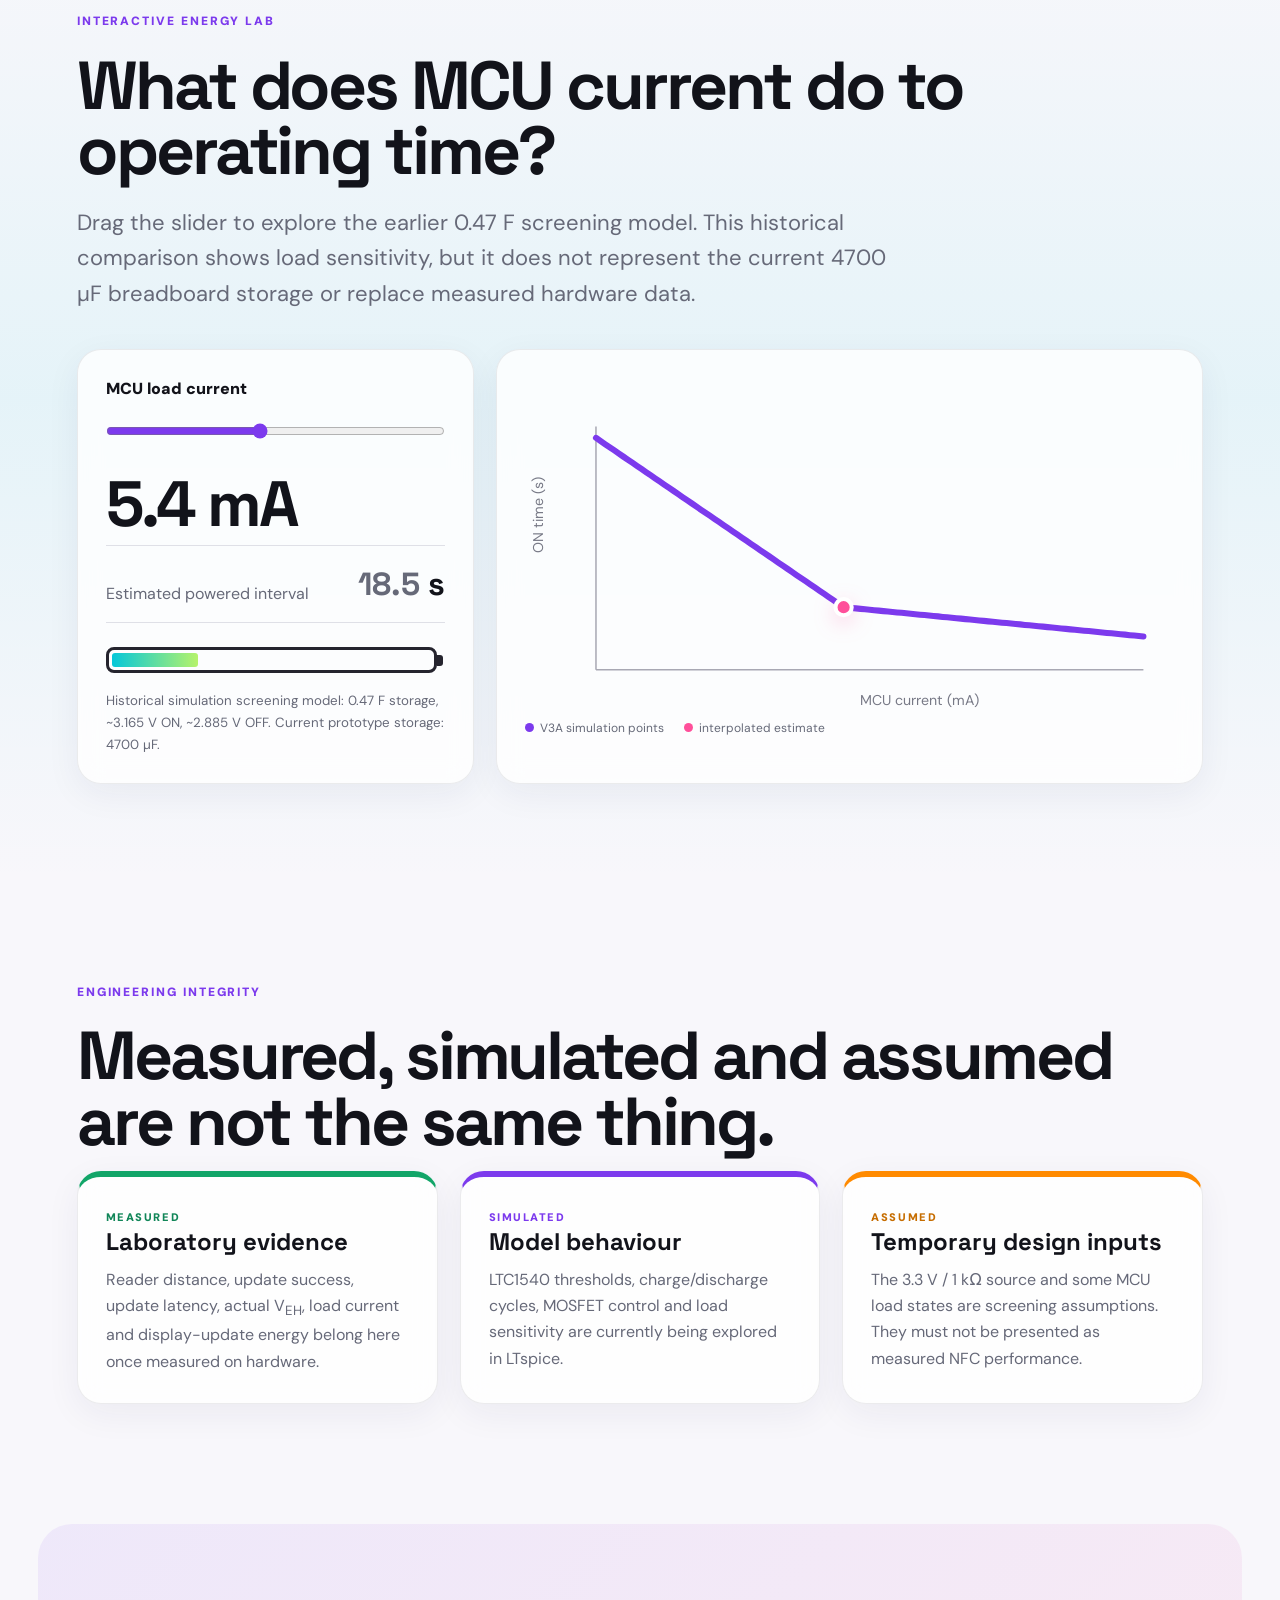
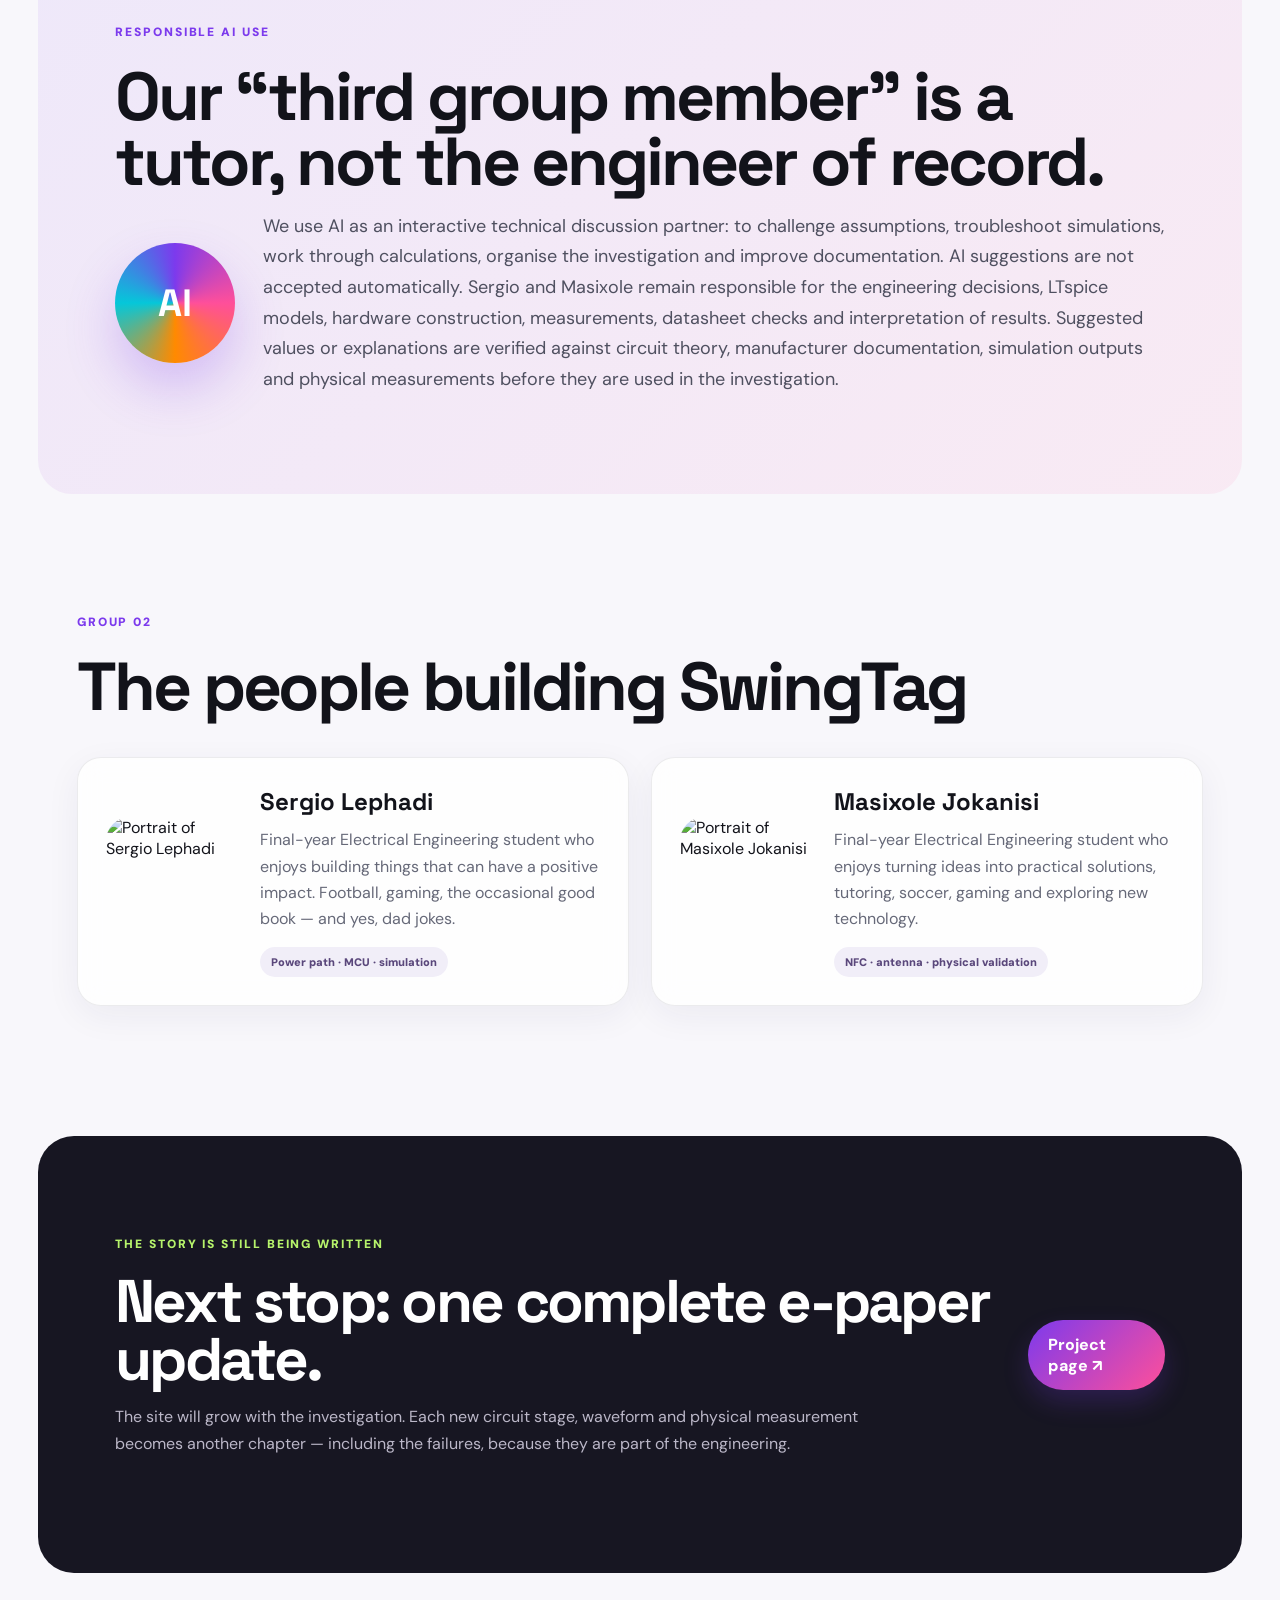
==== commit af2c3e22: "Expand SwingTag investigation dashboard" ====
--- a/index.html
+++ b/index.html
@@ -4,12 +4,12 @@
   <meta charset="utf-8" />
   <meta name="viewport" content="width=device-width, initial-scale=1" />
   <meta name="description" content="SwingTag — Group 02 investigation story, circuit evolution and performance characterisation." />
-  <title>SwingTag — Group 02 Investigation</title>
+  <title>NFC Antenna and Energy-Harvesting Investigation — SwingTag</title>
   <link rel="preconnect" href="https://fonts.googleapis.com">
   <link rel="preconnect" href="https://fonts.gstatic.com" crossorigin>
   <link href="https://fonts.googleapis.com/css2?family=DM+Sans:wght@400;500;600;700&family=Space+Grotesk:wght@500;600;700&display=swap" rel="stylesheet">
   <link rel="stylesheet" href="styles.css" />
-  <link rel="stylesheet" href="enhancements.css?v=feb10f9" />
+  <link rel="stylesheet" href="enhancements.css?v=dashboard2" />
   <link rel="stylesheet" href="game.css" />
 </head>
 <body>
@@ -41,16 +41,17 @@
       <div class="hero-copy reveal">
         <div class="eyebrow">GROUP 02 · FINAL-YEAR INVESTIGATION</div>
         <h1>
-          One tiny label.<br>
-          <span>One very serious energy problem.</span>
+          NFC antenna designs.<br>
+          <span>Energy harvesting for faster SwingTag updates.</span>
         </h1>
         <p class="hero-lead">
-          SwingTag is a standalone electronic shelf label combining an e-paper display,
-          an STM32 microcontroller and an NFC link. We are designing the system, then
-          quantitatively testing whether it updates reliably, quickly and efficiently.
+          SwingTag combines a passive NFC antenna, ST25 energy harvesting, capacitor storage,
+          automatic threshold switching, a 3.3 V buck-boost rail, an STM32 microcontroller and
+          an e-paper display. We are investigating which antenna and power topology produces
+          reliable, fast updates with the available harvested energy.
         </p>
         <div class="hero-actions">
-          <a class="primary-btn" href="#story">Start the story ↓</a>
+          <a class="primary-btn" href="#circuit">Explore the investigation ↓</a>
           <a class="secondary-btn" href="#lab">Play with the energy model</a>
         </div>
         <div class="hero-stats" aria-label="Current project indicators">
@@ -82,6 +83,11 @@
         <div class="q-badge">?</div>
         <p>Across three defined NFC test distances, what first-attempt update success rate and end-to-end update latency does a standalone SwingTag prototype achieve, and how much energy does one display update consume?</p>
       </div>
+      <div class="investigation-metrics" aria-label="Investigation output metrics">
+        <article><span>01</span><strong>Update reliability</strong><p>First-attempt success rate at each controlled NFC distance.</p></article>
+        <article><span>02</span><strong>Update latency</strong><p>Time from initiating the NFC interaction to a completed e-paper refresh.</p></article>
+        <article><span>03</span><strong>Energy per update</strong><p>Measured energy required by one complete MCU and display update.</p></article>
+      </div>
       <div class="two-col">
         <article class="glass-card"><h3>Intended outcome</h3><p>Produce one working prototype, measure update reliability, latency and energy use, and use those measurements to estimate battery life for hourly and daily update schedules.</p></article>
         <article class="glass-card"><h3>Why the power work matters</h3><p>An e-paper display holds an image without continuous power, but an update still needs a short burst of energy. Our circuit investigation asks whether energy can be collected, stored, gated and delivered cleanly enough to support the MCU and eventually the display.</p></article>
@@ -169,6 +175,15 @@
               <small>The regulated rail powers one useful display update.</small>
             </article>
           </div>
+        </div>
+        <div class="power-stage-progress" id="powerStageProgress" aria-label="Energy-flow animation stages">
+          <button type="button" data-stage-jump="1" aria-label="Show phone and NFC field stage">1</button>
+          <button type="button" data-stage-jump="2" aria-label="Show passive antenna stage">2</button>
+          <button type="button" data-stage-jump="3" aria-label="Show ST25 harvesting stage">3</button>
+          <button type="button" data-stage-jump="4" aria-label="Show storage stage">4</button>
+          <button type="button" data-stage-jump="5" aria-label="Show threshold switching stage">5</button>
+          <button type="button" data-stage-jump="6" aria-label="Show buck-boost stage">6</button>
+          <button type="button" data-stage-jump="7" aria-label="Show MCU and e-paper stage">7</button>
         </div>
 
         <div class="power-status" aria-live="polite">
@@ -189,6 +204,64 @@
         <button class="flow-node" data-key="epaper">E-paper</button>
       </div>
       <div class="flow-explainer" id="flowExplainer"></div>
+    </section>
+
+    <section class="section topology-section reveal" id="topologies">
+      <div class="section-kicker">ENERGY-HARVESTING TOPOLOGIES</div>
+      <h2>Four architectures. One must survive the real load.</h2>
+      <p class="section-intro">These cards compare common literature approaches with the discrete topology being developed for SwingTag.</p>
+      <div class="topology-grid">
+        <article class="topology-card"><span>TOPOLOGY A</span><h3>Direct rectified harvesting</h3><code>Antenna → rectifier/harvester → load</code><div class="topology-flow"><i></i><i></i><i></i></div><p>Simplest and lowest component count, but varying harvested power directly disturbs the load and energy accumulation.</p></article>
+        <article class="topology-card"><span>TOPOLOGY B</span><h3>Storage + regulator</h3><code>Antenna → harvester → storage → regulator → load</code><div class="topology-flow"><i></i><i></i><i></i></div><p>Improves voltage quality, but the regulator or load may still start before enough energy has accumulated.</p></article>
+        <article class="topology-card"><span>TOPOLOGY C</span><h3>Storage + supervisor</h3><code>Harvester → storage → voltage supervisor → regulator → load</code><div class="topology-flow"><i></i><i></i><i></i></div><p>Delays startup and reduces premature loading, similar to commercial undervoltage-lockout approaches.</p></article>
+        <article class="topology-card proposed"><span>OUR DESIGN · TOPOLOGY D</span><h3>Discrete SwingTag power path</h3><code>ST25 → VSTORE → transistor/PMOS switch → buck-boost → MCU + e-paper</code><div class="topology-flow"><i></i><i></i><i></i></div><p>A low-cost discrete threshold path intended to reduce brownout and avoid premature MCU/display startup.</p></article>
+      </div>
+    </section>
+
+    <section class="section switch-investigation reveal" id="switching">
+      <div class="section-kicker">DISCRETE SWITCHING INVESTIGATION</div>
+      <h2>Automatic switching worked. A sharp threshold did not—yet.</h2>
+      <div class="version-tabs" role="tablist" aria-label="Switch circuit version">
+        <button type="button" class="active" data-version="v1">Version 1</button><button type="button" data-version="v2">Version 2</button>
+      </div>
+      <div class="switch-version" id="switchVersion">
+        <div class="schematic-board" aria-label="Simplified IRF9530N and 2N3904 high-side switch schematic">
+          <div class="node vstore-node">VSTORE</div><div class="component r1">R1</div><div class="component r2">R2</div><div class="node vsense-node">VSENSE</div><div class="component q1">Q1<br>2N3904</div><div class="node vgate-node">VGATE</div><div class="component r3">R3</div><div class="component pmos">IRF9530N<br>PMOS</div><div class="component r4">R4</div><div class="node vload-node">VLOAD</div>
+          <svg viewBox="0 0 900 260" aria-hidden="true"><path d="M70 55H210V128H330M210 128V210H330M330 128H470V55H600M470 128V210H600M600 55H760M600 210H760"/><circle cx="210" cy="128" r="5"/><circle cx="470" cy="128" r="5"/></svg>
+        </div>
+        <div class="version-copy"><span id="versionStatus">MEASURED · VERSION 1</span><h3 id="versionTitle">Automatic high-side switching demonstrated</h3><p id="versionText">The 2N3904 already pulled the PMOS gate close to ground at relatively low VSTORE. Practical conduction was therefore strongly influenced by the IRF9530N gate-source behaviour rather than a sharp comparator-like decision.</p><strong id="versionConclusion">Version 1 switched automatically, but did not yet provide a sharp threshold.</strong></div>
+      </div>
+    </section>
+
+    <section class="section measured-data reveal" id="measurements">
+      <div class="section-kicker">MEASURED ELECTRICAL DATA · VERSION 1</div>
+      <h2>What the breadboard actually did.</h2>
+      <div class="measurement-grid">
+        <article class="measurement-chart"><div><span>MEASURED</span><h3>VLOAD vs VSTORE</h3></div><svg id="vloadChart" viewBox="0 0 620 360" role="img" aria-label="Measured VLOAD versus VSTORE with ideal reference"></svg><p>Measured points are compared with the ideal VLOAD = VSTORE reference.</p></article>
+        <article class="measurement-chart"><div><span>MEASURED</span><h3>VSENSE and VGATE vs VSTORE</h3></div><svg id="senseChart" viewBox="0 0 620 360" role="img" aria-label="Measured VSENSE and VGATE versus VSTORE"></svg><p>The MOSFET gate was already held near ground before the LED load visibly turned on.</p></article>
+      </div>
+      <article class="fine-threshold"><div><span>FINE THRESHOLD TEST</span><h3>Practical light-load transition: approximately 2.1–2.2 V</h3><p>This Version 1 LED observation is not the final system turn-on requirement.</p></div><svg id="fineChart" viewBox="0 0 620 260" role="img" aria-label="Fine VLOAD threshold measurement plot"></svg></article>
+    </section>
+
+    <section class="section distance-lab reveal" id="distance-test">
+      <div class="section-kicker">NFC DISTANCE CHARACTERISATION</div>
+      <h2>Three controlled gaps. No invented results.</h2>
+      <div class="distance-rig"><div class="rig-phone">PHONE</div><div class="rig-field"><i></i><i></i><i></i></div><div class="rig-tag">SWINGTAG</div><div class="rig-ruler"><span>0 cm</span><span>1 cm</span><span>2 cm</span></div></div>
+      <div class="distance-placeholders">
+        <article><strong>Contact · 0 cm</strong><span>Success rate: —</span><span>Latency: —</span><span>Harvested voltage/energy: —</span></article>
+        <article><strong>1 cm</strong><span>Success rate: —</span><span>Latency: —</span><span>Harvested voltage/energy: —</span></article>
+        <article><strong>2 cm</strong><span>Success rate: —</span><span>Latency: —</span><span>Harvested voltage/energy: —</span></article>
+      </div>
+      <div class="simulation-console">
+        <div><label for="distanceSimulation">NFC distance · <b><span id="distanceSimulationValue">1.0</span> cm</b></label><input id="distanceSimulation" type="range" min="0" max="3" value="1" step="0.1"><label for="vstoreSimulation">VSTORE · <b><span id="vstoreSimulationValue">2.4</span> V</b></label><input id="vstoreSimulation" type="range" min="0" max="4" value="2.4" step="0.1"></div>
+        <div class="simulation-results"><span>ILLUSTRATIVE SIMULATION</span><strong id="simSystemState">WAITING FOR SUFFICIENT ENERGY</strong><p id="simMetrics">Field 67% · longer charge time · regulator OFF · MCU OFF · e-paper inactive</p></div>
+      </div>
+    </section>
+
+    <section class="section conclusions reveal" id="conclusions">
+      <div class="section-kicker">WHAT THE INVESTIGATION HAS SHOWN SO FAR</div><h2>Evidence first. Optimisation next.</h2>
+      <div class="conclusion-grid"><p>Harvested NFC energy can be accumulated before use.</p><p>Discrete high-side automatic switching is feasible.</p><p>Version 1 passed VSTORE effectively under the light load.</p><p>One transistor did not create a sufficiently sharp threshold.</p><p>Version 2 targets a better-defined switching decision.</p><p>The complete STM32/e-paper path still requires physical validation.</p></div>
+      <div class="workflow"><span class="done">Antenna investigation</span><span class="done">NFC harvesting</span><span class="done">Storage</span><span class="done">Switching V1</span><span class="current">Switching V2</span><span>Regulator</span><span>MCU</span><span>E-paper</span><span>Distance tests</span><span>Optimisation</span></div>
     </section>
 
     <section id="story" class="section reveal">
@@ -281,6 +354,6 @@
 
   <footer><span>SwingTag · Group 02 · 2026</span><span>Living engineering record · updated 9 October 2026</span></footer>
   <script src="script.js"></script>
-  <script src="enhancements.js?v=feb10f9"></script>
+  <script src="enhancements.js?v=dashboard2"></script>
 </body>
 </html>
--- a/enhancements.css
+++ b/enhancements.css
@@ -925,3 +925,47 @@
     transform: translateX(50%) rotate(90deg);
   }
 }
+
+/* Guided power-story viewport: the active engineering stage advances with the live cycle. */
+.power-story { width:auto; max-width:1100px; margin:42px auto 28px; overflow:hidden; border:1px solid rgba(255,255,255,.14); border-radius:30px; box-shadow:0 24px 70px rgba(0,0,0,.2); }
+.power-path-scroll { overflow:hidden; padding:26px; }
+.power-path-track { display:flex; min-width:0; gap:0; align-items:stretch; transition:transform .65s cubic-bezier(.2,.8,.2,1); }
+.power-block { flex:0 0 100%; min-height:360px; display:grid; grid-template-columns:minmax(180px,.65fr) minmax(240px,1fr); grid-template-rows:auto 1fr auto auto; column-gap:clamp(30px,7vw,90px); align-items:center; padding:38px clamp(28px,7vw,90px); }
+.power-block::after { display:none!important; }
+.power-step { grid-column:1/-1; }
+.power-block>div:not(.switch-state) { grid-column:1; grid-row:2/5; transform:scale(1.35); transform-origin:center; }
+.power-block>strong,.power-block>small,.power-block>.switch-state { grid-column:2; }
+.power-block>strong { font-size:clamp(30px,5vw,58px); margin:0; }
+.power-block>small { font-size:15px; max-width:540px; }
+.power-stage-progress { display:flex; justify-content:center; gap:9px; padding:0 20px 22px; }
+.power-stage-progress button { width:34px; height:7px; overflow:hidden; border:0; border-radius:99px; color:transparent; background:rgba(255,255,255,.18); cursor:pointer; transition:.25s; }
+.power-stage-progress button.active { width:72px; background:linear-gradient(90deg,var(--purple),var(--pink),var(--lime)); }
+
+.investigation-metrics,.topology-grid,.measurement-grid,.distance-placeholders,.conclusion-grid { display:grid; gap:18px; }
+.investigation-metrics { grid-template-columns:repeat(3,1fr); margin:28px 0; }
+.investigation-metrics article,.topology-card,.measurement-chart,.fine-threshold,.distance-placeholders article,.simulation-console,.conclusion-grid p { padding:24px; border:1px solid var(--line); border-radius:22px; background:#fff; box-shadow:0 12px 34px rgba(40,30,80,.06); }
+.investigation-metrics span,.topology-card>span,.measurement-chart span,.fine-threshold span { color:var(--purple); font-size:10px; font-weight:900; letter-spacing:.13em; }
+.investigation-metrics strong { display:block; margin:12px 0 6px; font:700 22px "Space Grotesk"; }
+.investigation-metrics p,.topology-card p,.measurement-chart p { color:var(--muted); line-height:1.55; }
+.topology-section { background:linear-gradient(180deg,transparent,rgba(124,58,237,.07)); }
+.topology-grid { grid-template-columns:repeat(2,1fr); }
+.topology-card { position:relative; overflow:hidden; }
+.topology-card h3,.measurement-chart h3,.fine-threshold h3 { font:700 26px "Space Grotesk"; margin:10px 0; }
+.topology-card code { display:block; padding:12px; border-radius:12px; white-space:normal; color:#dfffb9; background:#171622; }
+.topology-card.proposed { color:#fff; border:2px solid var(--lime); background:linear-gradient(145deg,#24183f,#102d34); }
+.topology-card.proposed p { color:#ccc8d7; }
+.topology-flow { position:relative; height:5px; margin:24px 0; border-radius:99px; background:linear-gradient(90deg,var(--purple),var(--cyan),var(--lime)); }
+.topology-flow i { position:absolute; width:10px; height:10px; top:-3px; border-radius:50%; background:#fff; box-shadow:0 0 14px var(--lime); animation:topology-pulse 2s linear infinite; }
+.topology-flow i:nth-child(2){animation-delay:.65s}.topology-flow i:nth-child(3){animation-delay:1.3s}@keyframes topology-pulse{from{left:0;opacity:0}20%{opacity:1}to{left:100%;opacity:0}}
+.version-tabs { display:flex; gap:8px; margin:26px 0; }
+.version-tabs button { padding:12px 20px; border:1px solid var(--line); border-radius:99px; background:#fff; font-weight:800; cursor:pointer; }
+.version-tabs button.active { color:#fff; background:var(--purple); }
+.switch-version { display:grid; grid-template-columns:1.15fr .85fr; gap:22px; }
+.schematic-board,.version-copy { position:relative; min-height:360px; padding:25px; border-radius:26px; color:#fff; background:#171622; }
+.schematic-board svg { position:absolute; inset:25px; width:calc(100% - 50px); height:calc(100% - 50px); }.schematic-board path{fill:none;stroke:#05c7d9;stroke-width:5}.schematic-board circle{fill:#b6f36b}
+.node,.component { position:absolute; z-index:2; padding:8px 10px; border-radius:9px; color:#fff; background:#412475; font-size:11px; font-weight:800; }.node{background:#087a88}.vstore-node{left:4%;top:12%}.r1{left:19%;top:39%}.r2{left:19%;bottom:8%}.vsense-node{left:36%;top:43%}.q1{left:48%;bottom:9%}.vgate-node{left:53%;top:30%}.r3{left:65%;top:13%}.pmos{right:8%;top:31%}.r4{left:65%;bottom:8%}.vload-node{right:4%;top:12%}
+.version-copy { display:flex; flex-direction:column; justify-content:center; background:linear-gradient(145deg,#fff,#f0ecff); color:var(--ink); }.version-copy span{color:var(--purple);font-size:10px;font-weight:900;letter-spacing:.14em}.version-copy h3{font:700 32px "Space Grotesk"}.version-copy p{color:var(--muted);line-height:1.65}.version-copy>strong{padding:16px;border-radius:15px;background:#fff3dd}
+.measurement-grid { grid-template-columns:repeat(2,1fr); }.measurement-chart svg,.fine-threshold svg{width:100%;height:auto;background:#faf9fc;border-radius:16px}.fine-threshold{display:grid;grid-template-columns:.7fr 1.3fr;gap:25px;margin-top:18px;align-items:center}.chart-grid{stroke:#dedce6;stroke-width:1}.chart-axis{stroke:#8d8998;stroke-width:2}.chart-measured{fill:none;stroke:var(--purple);stroke-width:5}.chart-ideal{fill:none;stroke:#12a568;stroke-width:3;stroke-dasharray:10 8}.chart-gate{fill:none;stroke:var(--pink);stroke-width:4}.chart-point{fill:#fff;stroke:var(--purple);stroke-width:4}.chart-label{font:12px "DM Sans";fill:#666978}
+.distance-rig { position:relative; display:flex; align-items:center; justify-content:center; gap:100px; min-height:250px; margin:25px 0; border-radius:30px; background:#171622; color:#fff; }.rig-phone,.rig-tag{display:grid;place-items:center;width:120px;height:170px;border:6px solid #fff;border-radius:20px;font-weight:900}.rig-tag{height:110px;background:#f5f0db;color:#171622}.rig-field i{display:block;width:70px;height:25px;border-top:3px solid var(--cyan);border-radius:50%;animation:field-pulse 1.4s infinite}.rig-ruler{position:absolute;bottom:25px;display:flex;gap:110px;color:#aaa6b8;font-size:11px}.distance-placeholders{grid-template-columns:repeat(3,1fr)}.distance-placeholders article{display:grid;gap:8px}.distance-placeholders span{color:var(--muted);font-size:13px}.simulation-console{display:grid;grid-template-columns:1fr 1fr;gap:30px;margin-top:22px;background:linear-gradient(145deg,#eefbfc,#f5efff)}.simulation-console label{display:block;font-weight:800;margin:8px 0}.simulation-console input{width:100%;accent-color:var(--purple)}.simulation-results{display:flex;flex-direction:column;justify-content:center}.simulation-results span{font-size:10px;font-weight:900;color:var(--purple)}.simulation-results strong{font:700 28px "Space Grotesk";margin:10px 0;color:#c03861}.simulation-results.enabled strong{color:#118658}
+.conclusion-grid{grid-template-columns:repeat(3,1fr)}.conclusion-grid p{margin:0;font-weight:700}.workflow{display:flex;gap:9px;flex-wrap:wrap;margin-top:28px}.workflow span{padding:10px 13px;border:1px dashed #a8a3b2;border-radius:99px;color:var(--muted);font-size:11px;font-weight:800}.workflow .done{color:#118658;border-style:solid;background:#e8f8ed}.workflow .current{color:#fff;border-style:solid;background:var(--purple)}
+@media(max-width:900px){.investigation-metrics,.topology-grid,.measurement-grid,.distance-placeholders,.conclusion-grid{grid-template-columns:1fr}.switch-version,.fine-threshold,.simulation-console{grid-template-columns:1fr}.power-block{grid-template-columns:1fr;min-height:480px;text-align:center}.power-block>div:not(.switch-state){grid-column:1;grid-row:auto;transform:scale(1.1)}.power-block>strong,.power-block>small,.power-block>.switch-state{grid-column:1}.distance-rig{gap:35px}.rig-ruler{gap:40px}}
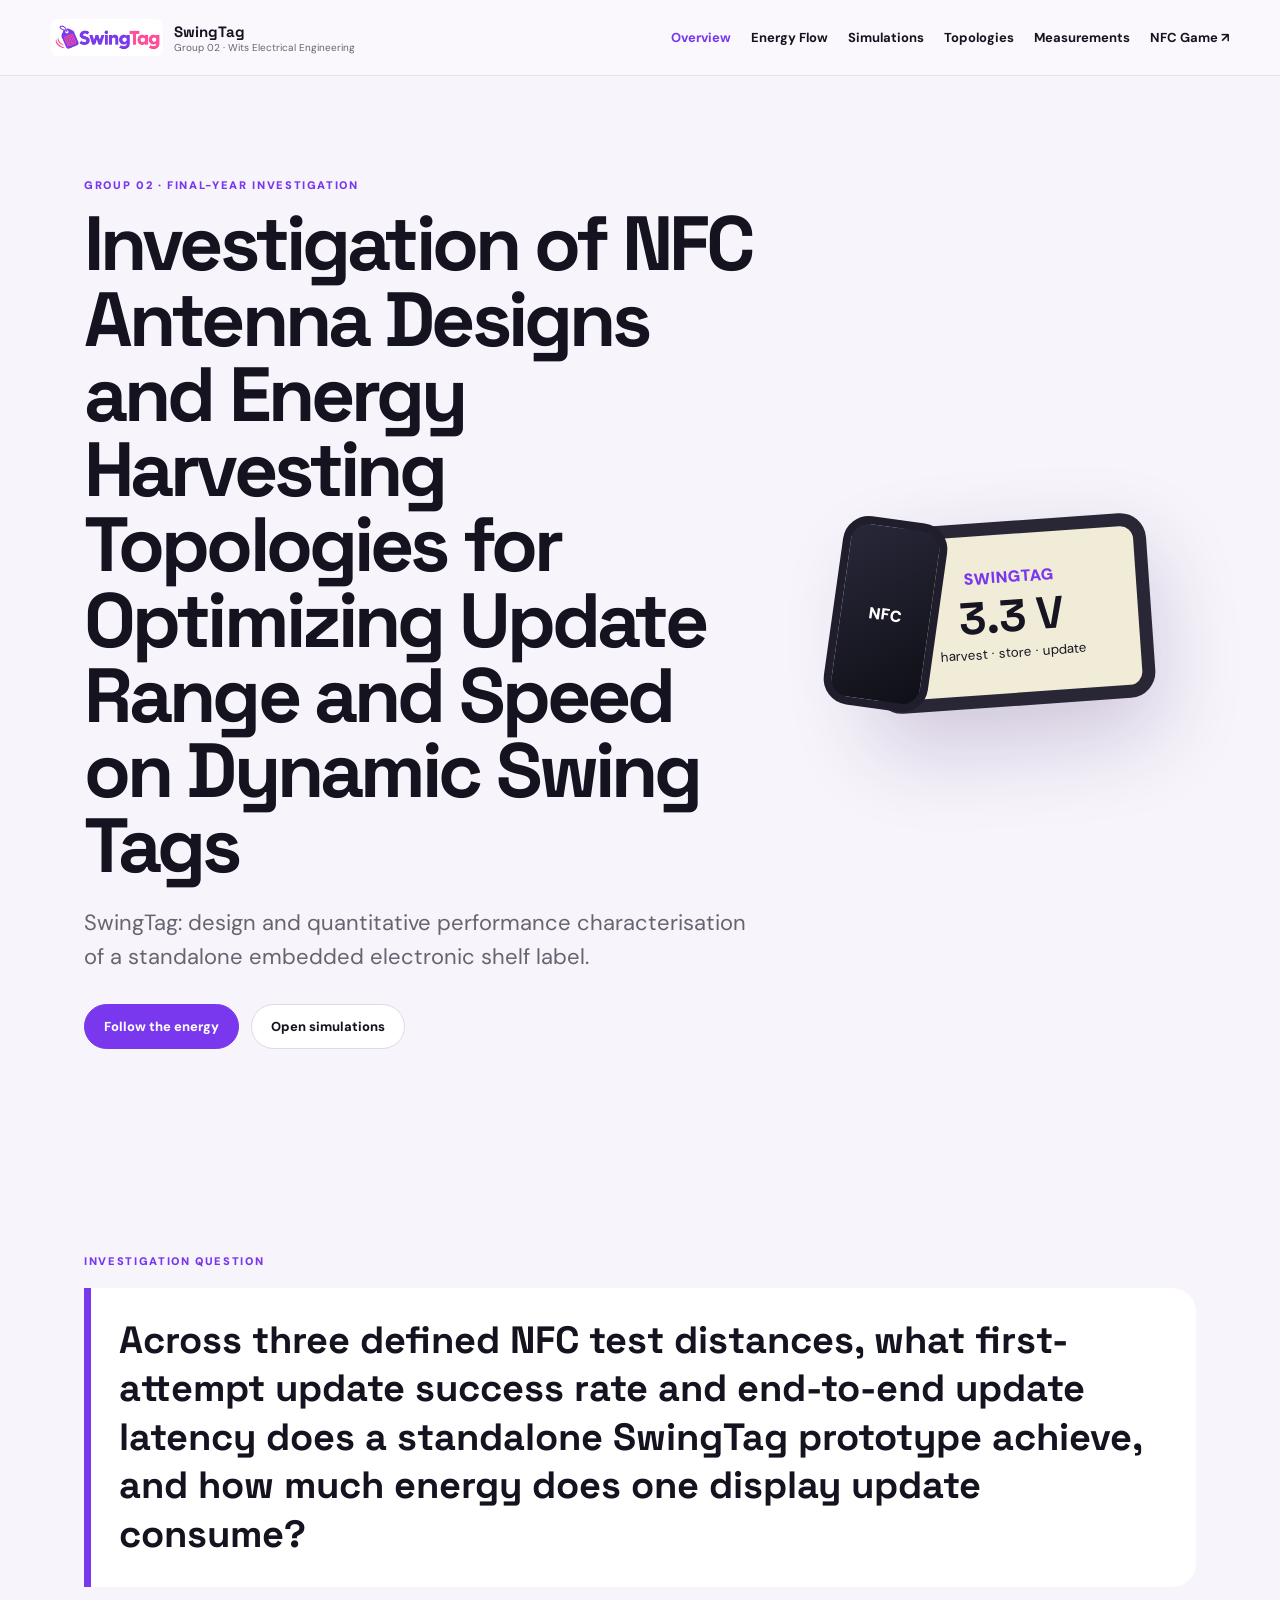
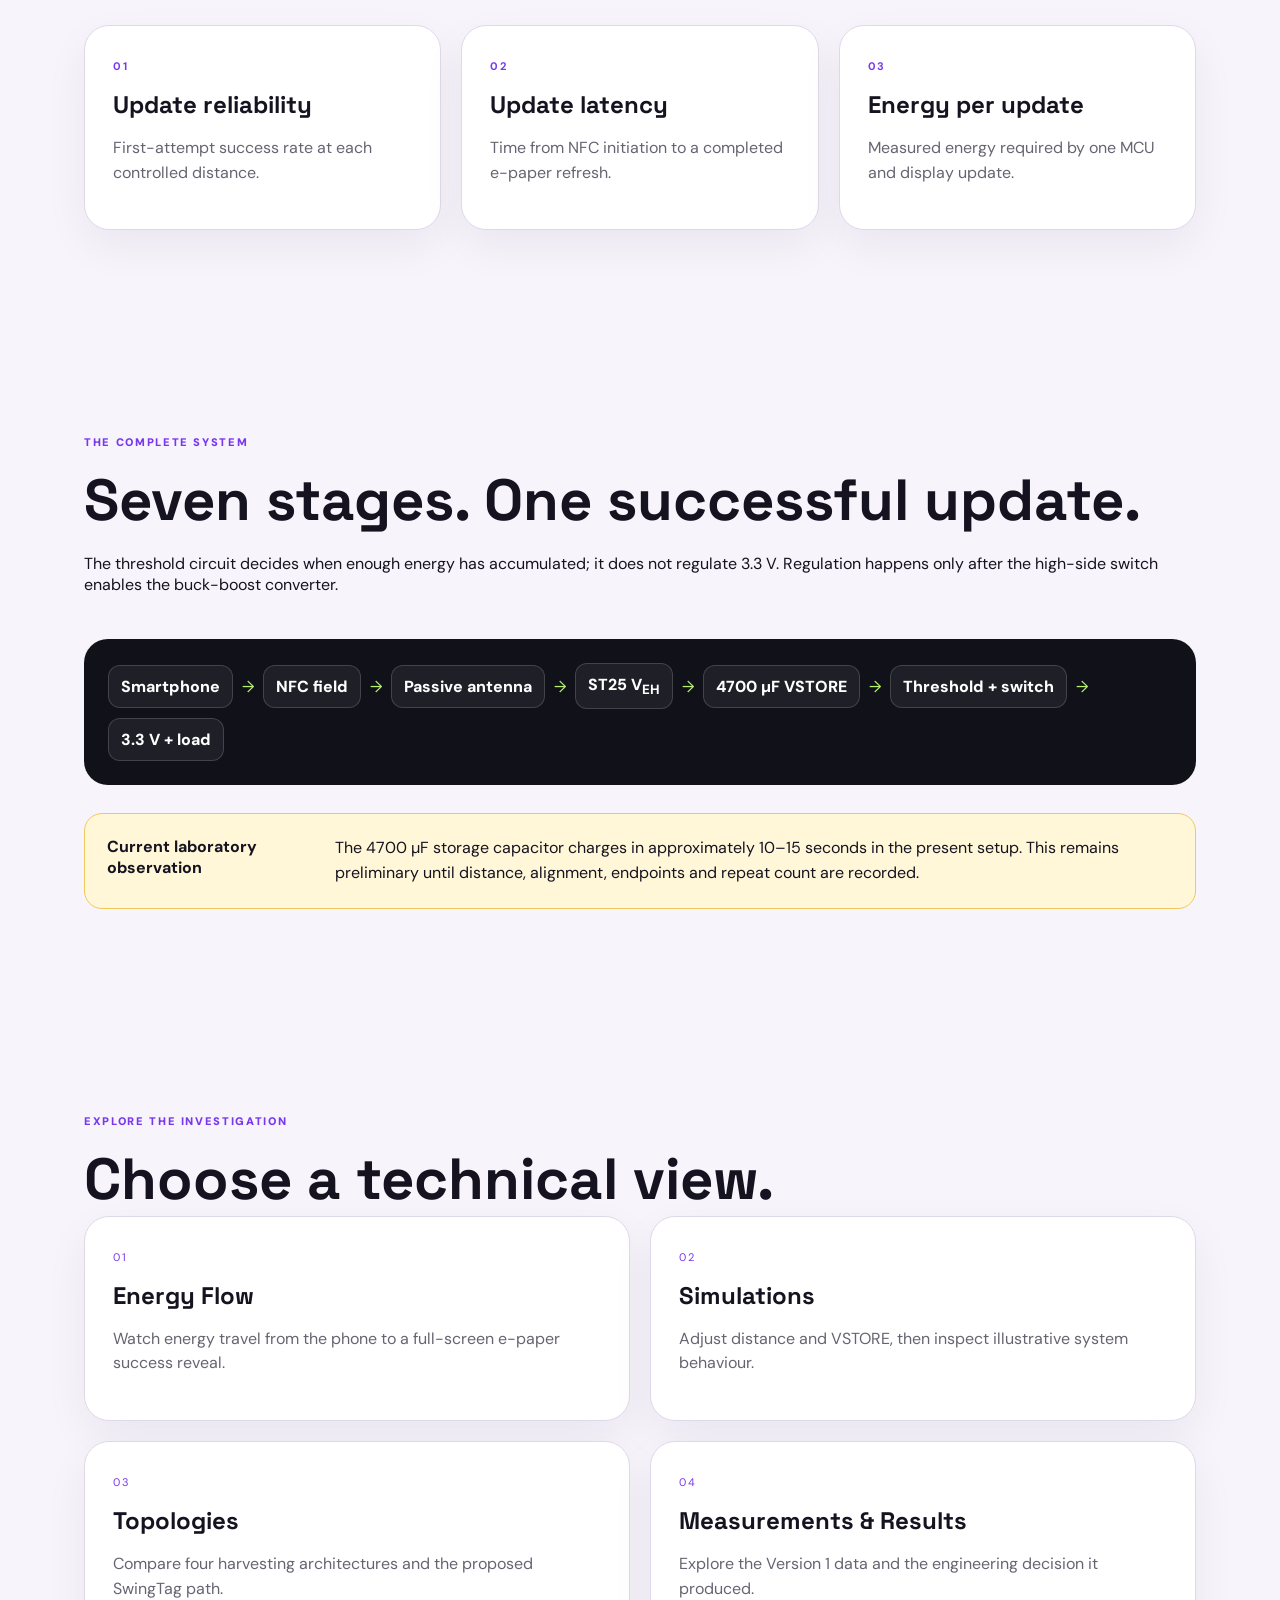
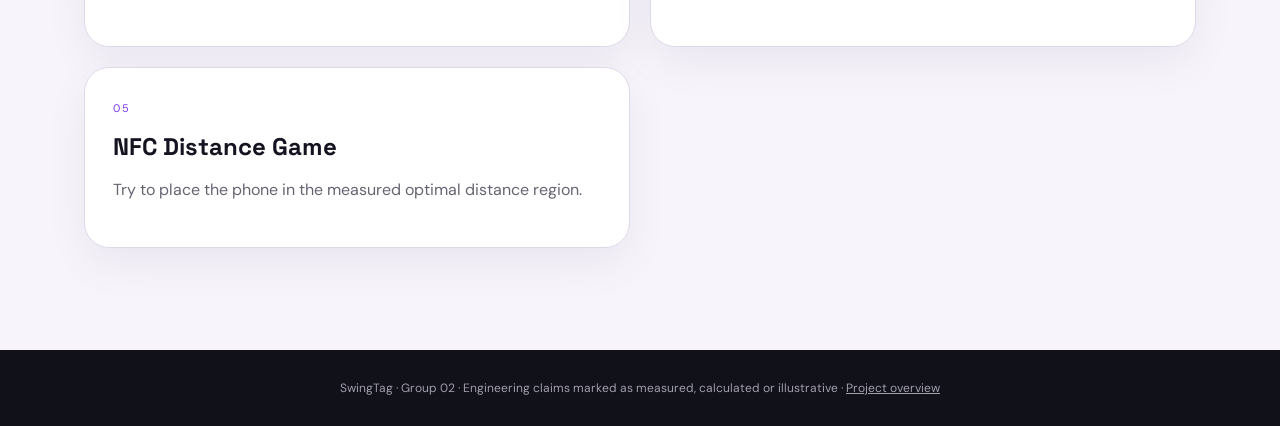
==== commit 784c8c5a: "Build multi-page SwingTag investigation experience" ====
--- a/index.html
+++ b/index.html
@@ -1,359 +1,7 @@
-<!doctype html>
-<html lang="en">
-<head>
-  <meta charset="utf-8" />
-  <meta name="viewport" content="width=device-width, initial-scale=1" />
-  <meta name="description" content="SwingTag — Group 02 investigation story, circuit evolution and performance characterisation." />
-  <title>NFC Antenna and Energy-Harvesting Investigation — SwingTag</title>
-  <link rel="preconnect" href="https://fonts.googleapis.com">
-  <link rel="preconnect" href="https://fonts.gstatic.com" crossorigin>
-  <link href="https://fonts.googleapis.com/css2?family=DM+Sans:wght@400;500;600;700&family=Space+Grotesk:wght@500;600;700&display=swap" rel="stylesheet">
-  <link rel="stylesheet" href="styles.css" />
-  <link rel="stylesheet" href="enhancements.css?v=dashboard2" />
-  <link rel="stylesheet" href="game.css" />
-</head>
-<body>
-  <div class="noise"></div>
-
-  <header class="site-header">
-    <a class="brand" href="./" aria-label="SwingTag home">
-      <img class="brand-logo" src="assets/swingtag-logo.jpg" alt="SwingTag" />
-      <span>
-        <strong>SwingTag</strong>
-        <small>Group 02 · Wits Electrical Engineering</small>
-      </span>
-    </a>
-    <button id="menuBtn" class="menu-btn" type="button" aria-controls="siteNav" aria-expanded="false">Menu</button>
-    <nav class="nav" id="siteNav">
-      <a href="#story">Story</a>
-      <a href="#circuit">Circuit</a>
-      <a href="#evidence">Evidence</a>
-      <a href="#lab">Energy Lab</a>
-      <a href="game.html">NFC Game ↗</a>
-      <a href="#people">Team</a>
-      <a href="#ai">AI use</a>
-    </nav>
-    <button id="themeBtn" class="ghost-btn" type="button" aria-label="Toggle colour mode">Colour shift</button>
-  </header>
-
-  <main id="top">
-    <section class="hero">
-      <div class="hero-copy reveal">
-        <div class="eyebrow">GROUP 02 · FINAL-YEAR INVESTIGATION</div>
-        <h1>
-          NFC antenna designs.<br>
-          <span>Energy harvesting for faster SwingTag updates.</span>
-        </h1>
-        <p class="hero-lead">
-          SwingTag combines a passive NFC antenna, ST25 energy harvesting, capacitor storage,
-          automatic threshold switching, a 3.3 V buck-boost rail, an STM32 microcontroller and
-          an e-paper display. We are investigating which antenna and power topology produces
-          reliable, fast updates with the available harvested energy.
-        </p>
-        <div class="hero-actions">
-          <a class="primary-btn" href="#circuit">Explore the investigation ↓</a>
-          <a class="secondary-btn" href="#lab">Play with the energy model</a>
-        </div>
-        <div class="hero-stats" aria-label="Current project indicators">
-          <div><strong>4700 µF</strong><span>current prototype storage</span></div>
-          <div><strong>3.165 V</strong><span>simulated ON threshold</span></div>
-          <div><strong>2.885 V</strong><span>simulated OFF threshold</span></div>
-          <div class="observed-stat"><strong>≈10–15 s</strong><span>observed charge window*</span></div>
-        </div>
-        <p class="hero-note">*Current practical observation using the 4700 µF capacitor. The final value will be reported with reader distance, orientation, voltage endpoints and repeat count.</p>
-      </div>
-
-      <div class="hero-visual reveal">
-        <div class="tag-shell">
-          <div class="tag-screen">
-            <span class="screen-kicker">SWINGTAG</span>
-            <strong>R 39.99</strong>
-            <small>tap · harvest · update</small>
-          </div>
-          <div class="nfc-rings"><i></i><i></i><i></i></div>
-          <div class="energy-dot d1"></div><div class="energy-dot d2"></div><div class="energy-dot d3"></div>
-        </div>
-      </div>
-    </section>
-
-    <section class="statement section reveal">
-      <div class="section-kicker">THE INVESTIGATION</div>
-      <h2>What are we actually trying to prove?</h2>
-      <div class="question-card">
-        <div class="q-badge">?</div>
-        <p>Across three defined NFC test distances, what first-attempt update success rate and end-to-end update latency does a standalone SwingTag prototype achieve, and how much energy does one display update consume?</p>
-      </div>
-      <div class="investigation-metrics" aria-label="Investigation output metrics">
-        <article><span>01</span><strong>Update reliability</strong><p>First-attempt success rate at each controlled NFC distance.</p></article>
-        <article><span>02</span><strong>Update latency</strong><p>Time from initiating the NFC interaction to a completed e-paper refresh.</p></article>
-        <article><span>03</span><strong>Energy per update</strong><p>Measured energy required by one complete MCU and display update.</p></article>
-      </div>
-      <div class="two-col">
-        <article class="glass-card"><h3>Intended outcome</h3><p>Produce one working prototype, measure update reliability, latency and energy use, and use those measurements to estimate battery life for hourly and daily update schedules.</p></article>
-        <article class="glass-card"><h3>Why the power work matters</h3><p>An e-paper display holds an image without continuous power, but an update still needs a short burst of energy. Our circuit investigation asks whether energy can be collected, stored, gated and delivered cleanly enough to support the MCU and eventually the display.</p></article>
-      </div>
-      <aside class="field-note" aria-label="Current laboratory observation">
-        <div class="pulse-dot"></div>
-        <div><span>CURRENT LAB OBSERVATION</span><strong>The 4700 µF capacitor is charging in approximately 10–15 seconds in the present setup.</strong><p>This is a preliminary observed range, not yet a fully characterised result. We still need to record the starting and ending voltages, reader distance, alignment and repeat count.</p></div>
-      </aside>
-      <div class="investigation-link">
-        <div><span>WHY 4700 µF?</span><h3>It turns the project question into a measurable energy test.</h3><p>We will charge this capacitor from the NFC harvesting path, release its stored energy into the regulated STM32 and e-paper load, and determine whether one complete update succeeds.</p></div>
-        <div class="energy-equation"><span>CALCULATED SCREENING VALUE</span><strong>≈4.0 mJ</strong><p>Usable capacitor energy between the simulated 3.165 V ON and 2.885 V OFF thresholds:</p><code>E = ½C(V<sub>ON</sub>² − V<sub>OFF</sub>²)</code></div>
-        <div class="pass-question"><span>PASS QUESTION</span><strong>Does one charge complete one update?</strong><p>We must compare stored input energy, conversion losses, update success and measured display-update energy. If the available margin is insufficient, storage or thresholds must change.</p></div>
-      </div>
-    </section>
-
-    <section id="circuit" class="section dark-panel reveal">
-      <div class="section-kicker">THE SYSTEM</div>
-      <h2>Follow the energy</h2>
-      <p class="section-intro">Watch the complete power path, then open the component blocks to see why each stage was added.</p>
-
-      <div class="power-story" id="powerStory" data-phase="coupling">
-        <div class="power-story-head">
-          <div>
-            <span class="power-story-label">CONCEPTUAL POWER-FLOW ANIMATION</span>
-            <strong>Phone field → harvested energy → stored energy → controlled 3.3 V update</strong>
-          </div>
-          <button class="power-replay" id="powerReplay" type="button">Replay energy flow</button>
-        </div>
-
-        <div class="power-path-scroll" aria-label="Animated NFC energy-harvesting power path">
-          <div class="power-path-track">
-            <article class="power-block phone-block is-active" data-flow-step="1">
-              <span class="power-step">01 · NFC SOURCE</span>
-              <div class="phone-field-visual" aria-hidden="true"><div class="mini-phone"><i></i></div><div class="field-arcs"><i></i><i></i><i></i></div></div>
-              <strong>Phone + NFC field</strong>
-              <small>The phone creates the 13.56 MHz magnetic field.</small>
-            </article>
-            <div class="power-link link-rf" aria-hidden="true"><i></i><i></i><i></i></div>
-
-            <article class="power-block antenna-block" data-flow-step="2">
-              <span class="power-step">02 · PASSIVE PICKUP</span>
-              <div class="mini-coil" aria-hidden="true"><i></i><i></i><i></i><i></i></div>
-              <strong>NFC antenna</strong>
-              <small>The passive coil receives energy inductively.</small>
-            </article>
-            <div class="power-link" aria-hidden="true"><i></i><i></i><i></i></div>
-
-            <article class="power-block st25-block" data-flow-step="3">
-              <span class="power-step">03 · HARVEST</span>
-              <div class="mini-chip" aria-hidden="true"><b>ST25</b><i></i><i></i><i></i><i></i></div>
-              <strong>ST25 harvester</strong>
-              <small>Converts coupled RF energy into the V<sub>EH</sub> output.</small>
-            </article>
-            <div class="power-link" aria-hidden="true"><i></i><i></i><i></i></div>
-
-            <article class="power-block storage-block" data-flow-step="4">
-              <span class="power-step">04 · STORE</span>
-              <div class="reservoir" aria-label="Animated storage-capacitor charge level"><div class="reservoir-fill" id="reservoirFill"></div><span id="reservoirPercent">0%</span></div>
-              <strong>4700 µF reservoir</strong>
-              <small>Energy storage capacitor at <b>VSTORE</b> — not a battery.</small>
-            </article>
-            <div class="power-link controlled-link" aria-hidden="true"><i></i><i></i><i></i></div>
-
-            <article class="power-block monitor-block" data-flow-step="5">
-              <span class="power-step">05 · DECIDE</span>
-              <div class="threshold-gauge"><span>VSTORE</span><strong id="vstoreReadout">0.20 V</strong><div><i id="thresholdNeedle"></i><b></b></div></div>
-              <div class="switch-state" id="switchState"><i></i><span>OFF · CHARGING</span></div>
-              <strong>Threshold + switch</strong>
-              <small>Load stays OFF until <b>VSTORE ≥ 2.8 V</b>.</small>
-            </article>
-            <div class="power-link load-link" aria-hidden="true"><i></i><i></i><i></i></div>
-
-            <article class="power-block regulator-block" data-flow-step="6">
-              <span class="power-step">06 · REGULATE</span>
-              <div class="regulator-visual"><span>varying input</span><b>⇢</b><strong>3.3 V</strong></div>
-              <strong>Buck-boost regulator</strong>
-              <small>Produces a stable 3.3 V rail from changing VSTORE.</small>
-            </article>
-            <div class="power-link load-link" aria-hidden="true"><i></i><i></i><i></i></div>
-
-            <article class="power-block output-block" data-flow-step="7">
-              <span class="power-step">07 · UPDATE</span>
-              <div class="output-visual"><div class="mcu-box">STM32</div><div class="epaper-mini"><span>SWINGTAG</span><strong>R 39.99</strong></div></div>
-              <strong>MCU + e-paper</strong>
-              <small>The regulated rail powers one useful display update.</small>
-            </article>
-          </div>
-        </div>
-        <div class="power-stage-progress" id="powerStageProgress" aria-label="Energy-flow animation stages">
-          <button type="button" data-stage-jump="1" aria-label="Show phone and NFC field stage">1</button>
-          <button type="button" data-stage-jump="2" aria-label="Show passive antenna stage">2</button>
-          <button type="button" data-stage-jump="3" aria-label="Show ST25 harvesting stage">3</button>
-          <button type="button" data-stage-jump="4" aria-label="Show storage stage">4</button>
-          <button type="button" data-stage-jump="5" aria-label="Show threshold switching stage">5</button>
-          <button type="button" data-stage-jump="6" aria-label="Show buck-boost stage">6</button>
-          <button type="button" data-stage-jump="7" aria-label="Show MCU and e-paper stage">7</button>
-        </div>
-
-        <div class="power-status" aria-live="polite">
-          <div><span>LIVE STATE</span><strong id="powerStatusText">Phone approaching: waiting for inductive coupling.</strong></div>
-          <div class="rail-readout"><span>REGULATED OUTPUT</span><strong id="railReadout">OFF</strong></div>
-        </div>
-        <p class="power-story-note"><strong>Design explainer—not a measurement.</strong> The 2.8 V value is the current conceptual enable condition for this animation. Final turn-on, turn-off, V<sub>EH</sub>, conversion efficiency and update energy must be verified on hardware. The separate 3.165 V / 2.885 V values below remain LTspice simulation results.</p>
-      </div>
-
-      <p class="component-explainer-intro">Open each component block for the engineering detail:</p>
-      <div class="system-flow" id="systemFlow">
-        <button class="flow-node active" data-key="nfc">NFC / V<sub>EH</sub></button><span>→</span>
-        <button class="flow-node" data-key="store">C<sub>STORE</sub></button><span>→</span>
-        <button class="flow-node" data-key="sense">LTC1540</button><span>→</span>
-        <button class="flow-node" data-key="switch">2N3904 + PMOS</button><span>→</span>
-        <button class="flow-node" data-key="reg">3.3 V rail</button><span>→</span>
-        <button class="flow-node" data-key="mcu">STM32</button><span>→</span>
-        <button class="flow-node" data-key="epaper">E-paper</button>
-      </div>
-      <div class="flow-explainer" id="flowExplainer"></div>
-    </section>
-
-    <section class="section topology-section reveal" id="topologies">
-      <div class="section-kicker">ENERGY-HARVESTING TOPOLOGIES</div>
-      <h2>Four architectures. One must survive the real load.</h2>
-      <p class="section-intro">These cards compare common literature approaches with the discrete topology being developed for SwingTag.</p>
-      <div class="topology-grid">
-        <article class="topology-card"><span>TOPOLOGY A</span><h3>Direct rectified harvesting</h3><code>Antenna → rectifier/harvester → load</code><div class="topology-flow"><i></i><i></i><i></i></div><p>Simplest and lowest component count, but varying harvested power directly disturbs the load and energy accumulation.</p></article>
-        <article class="topology-card"><span>TOPOLOGY B</span><h3>Storage + regulator</h3><code>Antenna → harvester → storage → regulator → load</code><div class="topology-flow"><i></i><i></i><i></i></div><p>Improves voltage quality, but the regulator or load may still start before enough energy has accumulated.</p></article>
-        <article class="topology-card"><span>TOPOLOGY C</span><h3>Storage + supervisor</h3><code>Harvester → storage → voltage supervisor → regulator → load</code><div class="topology-flow"><i></i><i></i><i></i></div><p>Delays startup and reduces premature loading, similar to commercial undervoltage-lockout approaches.</p></article>
-        <article class="topology-card proposed"><span>OUR DESIGN · TOPOLOGY D</span><h3>Discrete SwingTag power path</h3><code>ST25 → VSTORE → transistor/PMOS switch → buck-boost → MCU + e-paper</code><div class="topology-flow"><i></i><i></i><i></i></div><p>A low-cost discrete threshold path intended to reduce brownout and avoid premature MCU/display startup.</p></article>
-      </div>
-    </section>
-
-    <section class="section switch-investigation reveal" id="switching">
-      <div class="section-kicker">DISCRETE SWITCHING INVESTIGATION</div>
-      <h2>Automatic switching worked. A sharp threshold did not—yet.</h2>
-      <div class="version-tabs" role="tablist" aria-label="Switch circuit version">
-        <button type="button" class="active" data-version="v1">Version 1</button><button type="button" data-version="v2">Version 2</button>
-      </div>
-      <div class="switch-version" id="switchVersion">
-        <div class="schematic-board" aria-label="Simplified IRF9530N and 2N3904 high-side switch schematic">
-          <div class="node vstore-node">VSTORE</div><div class="component r1">R1</div><div class="component r2">R2</div><div class="node vsense-node">VSENSE</div><div class="component q1">Q1<br>2N3904</div><div class="node vgate-node">VGATE</div><div class="component r3">R3</div><div class="component pmos">IRF9530N<br>PMOS</div><div class="component r4">R4</div><div class="node vload-node">VLOAD</div>
-          <svg viewBox="0 0 900 260" aria-hidden="true"><path d="M70 55H210V128H330M210 128V210H330M330 128H470V55H600M470 128V210H600M600 55H760M600 210H760"/><circle cx="210" cy="128" r="5"/><circle cx="470" cy="128" r="5"/></svg>
-        </div>
-        <div class="version-copy"><span id="versionStatus">MEASURED · VERSION 1</span><h3 id="versionTitle">Automatic high-side switching demonstrated</h3><p id="versionText">The 2N3904 already pulled the PMOS gate close to ground at relatively low VSTORE. Practical conduction was therefore strongly influenced by the IRF9530N gate-source behaviour rather than a sharp comparator-like decision.</p><strong id="versionConclusion">Version 1 switched automatically, but did not yet provide a sharp threshold.</strong></div>
-      </div>
-    </section>
-
-    <section class="section measured-data reveal" id="measurements">
-      <div class="section-kicker">MEASURED ELECTRICAL DATA · VERSION 1</div>
-      <h2>What the breadboard actually did.</h2>
-      <div class="measurement-grid">
-        <article class="measurement-chart"><div><span>MEASURED</span><h3>VLOAD vs VSTORE</h3></div><svg id="vloadChart" viewBox="0 0 620 360" role="img" aria-label="Measured VLOAD versus VSTORE with ideal reference"></svg><p>Measured points are compared with the ideal VLOAD = VSTORE reference.</p></article>
-        <article class="measurement-chart"><div><span>MEASURED</span><h3>VSENSE and VGATE vs VSTORE</h3></div><svg id="senseChart" viewBox="0 0 620 360" role="img" aria-label="Measured VSENSE and VGATE versus VSTORE"></svg><p>The MOSFET gate was already held near ground before the LED load visibly turned on.</p></article>
-      </div>
-      <article class="fine-threshold"><div><span>FINE THRESHOLD TEST</span><h3>Practical light-load transition: approximately 2.1–2.2 V</h3><p>This Version 1 LED observation is not the final system turn-on requirement.</p></div><svg id="fineChart" viewBox="0 0 620 260" role="img" aria-label="Fine VLOAD threshold measurement plot"></svg></article>
-    </section>
-
-    <section class="section distance-lab reveal" id="distance-test">
-      <div class="section-kicker">NFC DISTANCE CHARACTERISATION</div>
-      <h2>Three controlled gaps. No invented results.</h2>
-      <div class="distance-rig"><div class="rig-phone">PHONE</div><div class="rig-field"><i></i><i></i><i></i></div><div class="rig-tag">SWINGTAG</div><div class="rig-ruler"><span>0 cm</span><span>1 cm</span><span>2 cm</span></div></div>
-      <div class="distance-placeholders">
-        <article><strong>Contact · 0 cm</strong><span>Success rate: —</span><span>Latency: —</span><span>Harvested voltage/energy: —</span></article>
-        <article><strong>1 cm</strong><span>Success rate: —</span><span>Latency: —</span><span>Harvested voltage/energy: —</span></article>
-        <article><strong>2 cm</strong><span>Success rate: —</span><span>Latency: —</span><span>Harvested voltage/energy: —</span></article>
-      </div>
-      <div class="simulation-console">
-        <div><label for="distanceSimulation">NFC distance · <b><span id="distanceSimulationValue">1.0</span> cm</b></label><input id="distanceSimulation" type="range" min="0" max="3" value="1" step="0.1"><label for="vstoreSimulation">VSTORE · <b><span id="vstoreSimulationValue">2.4</span> V</b></label><input id="vstoreSimulation" type="range" min="0" max="4" value="2.4" step="0.1"></div>
-        <div class="simulation-results"><span>ILLUSTRATIVE SIMULATION</span><strong id="simSystemState">WAITING FOR SUFFICIENT ENERGY</strong><p id="simMetrics">Field 67% · longer charge time · regulator OFF · MCU OFF · e-paper inactive</p></div>
-      </div>
-    </section>
-
-    <section class="section conclusions reveal" id="conclusions">
-      <div class="section-kicker">WHAT THE INVESTIGATION HAS SHOWN SO FAR</div><h2>Evidence first. Optimisation next.</h2>
-      <div class="conclusion-grid"><p>Harvested NFC energy can be accumulated before use.</p><p>Discrete high-side automatic switching is feasible.</p><p>Version 1 passed VSTORE effectively under the light load.</p><p>One transistor did not create a sufficiently sharp threshold.</p><p>Version 2 targets a better-defined switching decision.</p><p>The complete STM32/e-paper path still requires physical validation.</p></div>
-      <div class="workflow"><span class="done">Antenna investigation</span><span class="done">NFC harvesting</span><span class="done">Storage</span><span class="done">Switching V1</span><span class="current">Switching V2</span><span>Regulator</span><span>MCU</span><span>E-paper</span><span>Distance tests</span><span>Optimisation</span></div>
-    </section>
-
-    <section id="story" class="section reveal">
-      <div class="section-kicker">CIRCUIT EVOLUTION</div>
-      <h2>We did not jump straight to the final circuit.</h2>
-      <p class="section-intro">Each stage answered one question before we allowed ourselves to add more complexity.</p>
-      <div class="timeline">
-        <article class="stage-card done"><div class="stage-top"><span>V1A</span><b>Complete</b></div><h3>Can the source charge storage?</h3><p>We began with an illustrative 3.3 V source and 1 kΩ source resistance. In that model, the selected 4700 µF capacitor reached 3.0 V in about 11.6 s. The 0.47 F capacitor was retained only as a larger-storage comparison.</p><div class="stage-chip">4700 µF selected</div><div class="stage-chip">0.47 F comparison</div></article>
-        <article class="stage-card done"><div class="stage-top"><span>V1B</span><b>Complete</b></div><h3>Can we stop the storage capacitor feeding backwards?</h3><p>A Schottky isolation path was introduced and checked for forward drop and energy retention. The model showed only a small voltage change after source removal.</p><div class="stage-chip">Schottky</div><div class="stage-chip">isolation</div></article>
-        <article class="stage-card done"><div class="stage-top"><span>V2A</span><b>Complete</b></div><h3>Can the system switch automatically?</h3><p>An ideal hysteretic switch model proved the charge–use–recharge concept before replacing it with a real comparator.</p><div class="stage-chip">hysteresis</div><div class="stage-chip">automatic cycling</div></article>
-        <article class="stage-card done accent"><div class="stage-top"><span>V2B</span><b>Complete</b></div><h3>Can a real ultra-low-power comparator do it?</h3><p>We replaced the ideal switch with the LTC1540 macromodel and verified automatic charge, enable, discharge, shut-down and recharge behaviour.</p><div class="metric-strip"><div><strong>3.165 V</strong><span>simulated ON</span></div><div><strong>2.885 V</strong><span>simulated OFF</span></div><div><strong>≈533 s</strong><span>simulated recharge</span></div></div></article>
-        <article class="stage-card done"><div class="stage-top"><span>V2B-3</span><b>Complete</b></div><h3>Can the comparator drive a physical high-side switch?</h3><p>The LTC1540 output was connected to a 2N3904 and P-channel MOSFET. The switching chain isolates the downstream regulator while storage charges, then reconnects it inside the usable voltage window.</p><div class="stage-chip">2N3904</div><div class="stage-chip">PMOS</div><div class="stage-chip">high-side switching</div></article>
-        <article class="stage-card done"><div class="stage-top"><span>V3A</span><b>Complete</b></div><h3>How sensitive is run time to MCU current?</h3><p>We swept three equivalent MCU loads. The heavier the load, the shorter the available powered interval — while the recharge time stayed almost unchanged.</p><div class="mini-table"><div><span>1.6 mA</span><strong>68.6 s</strong></div><div><span>5.4 mA</span><strong>18.5 s</strong></div><div><span>10 mA</span><strong>9.84 s</strong></div></div></article>
-        <article class="stage-card current"><div class="stage-top"><span>V3B-2</span><b>Simulated</b></div><h3>What happens when the MCU behaves like an MCU?</h3><p>We replaced the resistor model with a current sink, then introduced a dynamic boot/run profile. A simulated 8 mA boot followed by 5.4 mA running produced an approximately 17.58 s powered interval.</p><div class="metric-strip"><div><strong>8 mA</strong><span>assumed boot</span></div><div><strong>5.4 mA</strong><span>assumed run</span></div><div><strong>80%</strong><span>assumed efficiency</span></div></div></article>
-        <article class="stage-card planned"><div class="stage-top"><span>Next</span><b>Planned</b></div><h3>MCU + e-paper + measured NFC source</h3><p>The next proof is a finite MCU task and e-paper refresh, followed by replacing the illustrative source with laboratory measurements of the actual NFC energy-harvesting path.</p><div class="stage-chip">V3C e-paper</div><div class="stage-chip">V4 measured source</div><div class="stage-chip">V5 physical validation</div></article>
-      </div>
-    </section>
-
-    <section id="evidence" class="section evidence-section reveal">
-      <div class="section-kicker">EVIDENCE DESK</div>
-      <h2>Open the model. Trace the claim.</h2>
-      <p class="section-intro">This evidence desk summarises the simulation sequence and the first charging comparison. The underlying LTspice files remain in the team's controlled project archive.</p>
-      <div class="evidence-grid">
-        <figure class="evidence-plot glass-card">
-          <img src="assets/step-1-charge-curves.svg" alt="LTspice charging curves comparing the Version 1 storage capacitors" />
-          <figcaption><span>SIMULATED</span><strong>Version 1 storage charging comparison</strong><p>Generated from the LTspice screening model. The source parameters remain assumptions until replaced by measured NFC harvester data.</p></figcaption>
-        </figure>
-        <div class="evidence-stack">
-          <article class="evidence-card"><span>MODEL ARCHIVE</span><strong>Stages 0 → V3B-2</strong><p>The working folder contains source characterisation, storage, regulator, isolation, hysteresis, LTC1540, PMOS-switch and MCU-load simulations.</p></article>
-          <article class="evidence-card"><span>BENCH EVIDENCE</span><strong>Discrete supervisor switching demonstrated</strong><p>The breadboard work has shown the sensing-to-switching chain operating. Threshold repeatability, the falling threshold and storage-integrated behaviour still require controlled measurement.</p></article>
-          <article class="evidence-card warning"><span>CONNECTING MODEL TO HARDWARE</span><strong>The 4700 µF result is now the relevant comparison</strong><p>The illustrative model predicted about 11.6 s to reach 3.0 V. The present practical observation is approximately 10–15 s. That agreement is encouraging, but it is not validation until the voltage endpoints and NFC test conditions are controlled and repeated.</p></article>
-        </div>
-      </div>
-      <div class="stage-index" aria-label="Included simulation stages">
-        <span>Stage 0 · V<sub>EH</sub></span><span>Stage 1 · Storage</span><span>Stage 2A–2C · Regulator</span><span>V1B · Isolation</span><span>V2A · Hysteresis</span><span>V2B1–3 · LTC1540 + PMOS</span><span>V3A–V3B2 · MCU load</span>
-      </div>
-    </section>
-
-    <section id="lab" class="section lab-section reveal">
-      <div class="section-kicker">INTERACTIVE ENERGY LAB</div>
-      <h2>What does MCU current do to operating time?</h2>
-      <p class="section-intro">Drag the slider to explore the earlier 0.47 F screening model. This historical comparison shows load sensitivity, but it does not represent the current 4700 µF breadboard storage or replace measured hardware data.</p>
-      <div class="lab-grid">
-        <div class="lab-control glass-card">
-          <label for="currentSlider">MCU load current</label>
-          <input id="currentSlider" type="range" min="1.6" max="10" value="5.4" step="0.1" />
-          <div class="big-readout"><span id="currentValue">5.4</span> mA</div>
-          <div class="lab-result"><span>Estimated powered interval</span><strong><span id="runtimeValue">18.5</span> s</strong></div>
-          <div class="battery" aria-label="Visual energy window"><div class="battery-fill" id="batteryFill"></div></div>
-          <small>Historical simulation screening model: 0.47 F storage, ~3.165 V ON, ~2.885 V OFF. Current prototype storage: 4700 µF.</small>
-        </div>
-        <div class="chart-card">
-          <svg id="runtimeChart" viewBox="0 0 640 320" role="img" aria-label="Runtime versus load current chart">
-            <line x1="70" y1="270" x2="610" y2="270" class="axis"/><line x1="70" y1="30" x2="70" y2="270" class="axis"/>
-            <text x="330" y="305" class="axis-label">MCU current (mA)</text><text x="18" y="155" class="axis-label rotate">ON time (s)</text>
-            <path id="curvePath" class="curve" d=""></path><circle id="chartDot" class="chart-dot" cx="0" cy="0" r="8"></circle>
-          </svg>
-          <div class="legend-row"><span><i class="legend-dot l1"></i>V3A simulation points</span><span><i class="legend-dot l2"></i>interpolated estimate</span></div>
-        </div>
-      </div>
-    </section>
-
-    <section class="section reveal">
-      <div class="section-kicker">ENGINEERING INTEGRITY</div>
-      <h2>Measured, simulated and assumed are not the same thing.</h2>
-      <div class="three-col">
-        <article class="truth-card measured"><span>MEASURED</span><h3>Laboratory evidence</h3><p>Reader distance, update success, update latency, actual V<sub>EH</sub>, load current and display-update energy belong here once measured on hardware.</p></article>
-        <article class="truth-card simulated"><span>SIMULATED</span><h3>Model behaviour</h3><p>LTC1540 thresholds, charge/discharge cycles, MOSFET control and load sensitivity are currently being explored in LTspice.</p></article>
-        <article class="truth-card assumed"><span>ASSUMED</span><h3>Temporary design inputs</h3><p>The 3.3 V / 1 kΩ source and some MCU load states are screening assumptions. They must not be presented as measured NFC performance.</p></article>
-      </div>
-    </section>
-
-    <section id="ai" class="section ai-section reveal">
-      <div class="section-kicker">RESPONSIBLE AI USE</div>
-      <h2>Our “third group member” is a tutor, not the engineer of record.</h2>
-      <div class="ai-card"><div class="ai-orb">AI</div><p>We use AI as an interactive technical discussion partner: to challenge assumptions, troubleshoot simulations, work through calculations, organise the investigation and improve documentation. AI suggestions are not accepted automatically. Sergio and Masixole remain responsible for the engineering decisions, LTspice models, hardware construction, measurements, datasheet checks and interpretation of results. Suggested values or explanations are verified against circuit theory, manufacturer documentation, simulation outputs and physical measurements before they are used in the investigation.</p></div>
-    </section>
-
-    <section id="people" class="section reveal">
-      <div class="section-kicker">GROUP 02</div>
-      <h2>The people building SwingTag</h2>
-      <div class="people-grid">
-        <article class="person-card"><img src="https://dsl-masters-interest.netlify.app/assets/students/sergio-lephadi.jpg" alt="Portrait of Sergio Lephadi" /><div><h3>Sergio Lephadi</h3><p>Final-year Electrical Engineering student who enjoys building things that can have a positive impact. Football, gaming, the occasional good book — and yes, dad jokes.</p><span class="person-tag">Power path · MCU · simulation</span></div></article>
-        <article class="person-card"><img src="https://dsl-masters-interest.netlify.app/assets/students/masixole-jokanisi.jpg" alt="Portrait of Masixole Jokanisi" /><div><h3>Masixole Jokanisi</h3><p>Final-year Electrical Engineering student who enjoys turning ideas into practical solutions, tutoring, soccer, gaming and exploring new technology.</p><span class="person-tag">NFC · antenna · physical validation</span></div></article>
-      </div>
-    </section>
-
-    <section class="section final-cta reveal"><div><div class="section-kicker">THE STORY IS STILL BEING WRITTEN</div><h2>Next stop: one complete e-paper update.</h2><p>The site will grow with the investigation. Each new circuit stage, waveform and physical measurement becomes another chapter — including the failures, because they are part of the engineering.</p></div><a class="primary-btn" href="https://dsllab.app/projects/group-02/" target="_blank" rel="noreferrer">Project page ↗</a></section>
-  </main>
-
-  <footer><span>SwingTag · Group 02 · 2026</span><span>Living engineering record · updated 9 October 2026</span></footer>
-  <script src="script.js"></script>
-  <script src="enhancements.js?v=dashboard2"></script>
-</body>
-</html>
+<!doctype html><html lang="en"><head><meta charset="utf-8"><meta name="viewport" content="width=device-width,initial-scale=1"><meta name="description" content="Group 02 SwingTag NFC antenna and energy-harvesting investigation dashboard."><title>SwingTag — Group 02 Investigation</title><link rel="preconnect" href="https://fonts.googleapis.com"><link rel="preconnect" href="https://fonts.gstatic.com" crossorigin><link href="https://fonts.googleapis.com/css2?family=DM+Sans:wght@400;500;600;700&family=Space+Grotesk:wght@600;700&display=swap" rel="stylesheet"><link rel="stylesheet" href="dashboard.css?v=3"></head>
+<body data-page="home"><header class="site-header" data-shared-header></header><main>
+<section class="hero home-hero"><div class="hero-copy"><p class="eyebrow">GROUP 02 · FINAL-YEAR INVESTIGATION</p><h1>Investigation of NFC Antenna Designs and Energy Harvesting Topologies for Optimizing Update Range and Speed on Dynamic Swing Tags</h1><p class="lead">SwingTag: design and quantitative performance characterisation of a standalone embedded electronic shelf label.</p><div class="actions"><a class="button primary" href="energy-flow.html">Follow the energy</a><a class="button" href="simulations.html">Open simulations</a></div></div><div class="hero-tag" aria-label="Illustration of the SwingTag system"><div class="phone-mini">NFC</div><div class="field-waves"><i></i><i></i><i></i></div><div class="tag-device"><span>SWINGTAG</span><strong>3.3 V</strong><small>harvest · store · update</small></div></div></section>
+<section class="section question-section"><p class="eyebrow">INVESTIGATION QUESTION</p><blockquote>Across three defined NFC test distances, what first-attempt update success rate and end-to-end update latency does a standalone SwingTag prototype achieve, and how much energy does one display update consume?</blockquote><div class="metric-grid"><article><b>01</b><h3>Update reliability</h3><p>First-attempt success rate at each controlled distance.</p></article><article><b>02</b><h3>Update latency</h3><p>Time from NFC initiation to a completed e-paper refresh.</p></article><article><b>03</b><h3>Energy per update</h3><p>Measured energy required by one MCU and display update.</p></article></div></section>
+<section class="section system-summary"><div><p class="eyebrow">THE COMPLETE SYSTEM</p><h2>Seven stages. One successful update.</h2><p>The threshold circuit decides when enough energy has accumulated; it does not regulate 3.3 V. Regulation happens only after the high-side switch enables the buck-boost converter.</p></div><div class="architecture-strip"><span>Smartphone</span><i>→</i><span>NFC field</span><i>→</i><span>Passive antenna</span><i>→</i><span>ST25 V<sub>EH</sub></span><i>→</i><span>4700 µF VSTORE</span><i>→</i><span>Threshold + switch</span><i>→</i><span>3.3 V + load</span></div><aside class="observation"><strong>Current laboratory observation</strong><span>The 4700 µF storage capacitor charges in approximately 10–15 seconds in the present setup. This remains preliminary until distance, alignment, endpoints and repeat count are recorded.</span></aside></section>
+<section class="section"><p class="eyebrow">EXPLORE THE INVESTIGATION</p><h2>Choose a technical view.</h2><div class="nav-card-grid"><a href="energy-flow.html"><span>01</span><h3>Energy Flow</h3><p>Watch energy travel from the phone to a full-screen e-paper success reveal.</p></a><a href="simulations.html"><span>02</span><h3>Simulations</h3><p>Adjust distance and VSTORE, then inspect illustrative system behaviour.</p></a><a href="topologies.html"><span>03</span><h3>Topologies</h3><p>Compare four harvesting architectures and the proposed SwingTag path.</p></a><a href="measurements.html"><span>04</span><h3>Measurements & Results</h3><p>Explore the Version 1 data and the engineering decision it produced.</p></a><a href="game.html"><span>05</span><h3>NFC Distance Game</h3><p>Try to place the phone in the measured optimal distance region.</p></a></div></section>
+</main><footer data-shared-footer></footer><script src="dashboard.js?v=3"></script></body></html>
--- a/dashboard.css
+++ b/dashboard.css
@@ -0,0 +1,5 @@
+:root{--ink:#151320;--muted:#676472;--paper:#f7f4fb;--white:#fff;--purple:#7937ee;--pink:#fa4d9c;--blue:#147ee8;--cyan:#05c7d9;--green:#20a968;--lime:#b6f36b;--orange:#f59e0b;--red:#e24b58;--line:#ded9e8;--dark:#11111a}*{box-sizing:border-box}html{scroll-behavior:smooth}body{margin:0;color:var(--ink);background:var(--paper);font-family:"DM Sans",sans-serif}h1,h2,h3{font-family:"Space Grotesk",sans-serif}a{color:inherit}.site-header{position:sticky;z-index:50;top:0;display:flex;min-height:76px;align-items:center;justify-content:space-between;padding:10px clamp(18px,4vw,64px);border-bottom:1px solid rgba(40,30,70,.1);background:rgba(250,248,252,.92);backdrop-filter:blur(18px)}.brand{display:flex;align-items:center;gap:11px;text-decoration:none}.brand img{width:112px;height:38px;object-fit:contain;border-radius:8px}.brand span{display:grid}.brand strong{font:700 15px "Space Grotesk"}.brand small{color:var(--muted);font-size:10px}.site-nav{display:flex;align-items:center;gap:20px}.site-nav a{padding:7px 0;text-decoration:none;font-size:13px;font-weight:700}.site-nav a.active,.site-nav a:hover{color:var(--purple)}.menu-toggle{display:none;padding:9px 13px;border:1px solid var(--line);border-radius:999px;background:#fff;font-weight:800}.hero,.section,.page-hero{max-width:1240px;margin:auto;padding:clamp(60px,8vw,115px) clamp(22px,5vw,70px)}.home-hero{display:grid;min-height:calc(100vh - 76px);grid-template-columns:1.3fr .7fr;align-items:center;gap:55px}.eyebrow{margin:0 0 14px;color:var(--purple);font-size:11px;font-weight:900;letter-spacing:.15em}.hero h1,.page-hero h1{max-width:1000px;margin:0;font-size:clamp(40px,6vw,78px);line-height:.98;letter-spacing:-.05em}.lead,.page-hero>p{max-width:800px;color:var(--muted);font-size:clamp(17px,2vw,22px);line-height:1.55}.actions{display:flex;gap:12px;flex-wrap:wrap;margin-top:30px}.button{display:inline-flex;align-items:center;justify-content:center;padding:13px 19px;border:1px solid var(--line);border-radius:999px;color:var(--ink);background:#fff;text-decoration:none;font:800 13px "DM Sans";cursor:pointer}.button.primary{border-color:var(--purple);color:#fff;background:var(--purple)}.button:disabled{cursor:not-allowed;opacity:.55}.hero-tag{position:relative;display:flex;min-height:430px;align-items:center;justify-content:center}.tag-device{display:flex;width:280px;height:185px;flex-direction:column;align-items:center;justify-content:center;border:13px solid #292735;border-radius:26px;color:#171522;background:#f1ecd8;box-shadow:0 35px 85px rgba(61,37,106,.22);transform:rotate(-4deg)}.tag-device span{color:var(--purple);font-weight:900}.tag-device strong{font:800 45px "Space Grotesk"}.phone-mini{position:absolute;z-index:3;left:2%;display:grid;width:105px;height:190px;place-items:center;border:8px solid #201d2c;border-radius:26px;color:#fff;background:linear-gradient(145deg,#29283a,#0f0f16);font-weight:900;transform:rotate(8deg)}.field-waves{position:absolute;left:17%;width:170px}.field-waves i{display:block;height:34px;border-top:5px solid var(--cyan);border-radius:50%;animation:pulse 1.6s ease-in-out infinite}.field-waves i:nth-child(2){animation-delay:.25s}.field-waves i:nth-child(3){animation-delay:.5s}@keyframes pulse{50%{opacity:.25;transform:scale(1.08)}}.question-section blockquote{margin:20px 0 38px;padding:28px;border-left:7px solid var(--purple);border-radius:0 24px 24px 0;background:#fff;font:700 clamp(24px,3vw,38px)/1.28 "Space Grotesk"}.metric-grid,.nav-card-grid,.topology-page-grid,.graph-grid{display:grid;gap:20px}.metric-grid{grid-template-columns:repeat(3,1fr)}.metric-grid article,.nav-card-grid a,.topology-page-grid article,.graph-grid article,.control-panel,.state-panel{padding:28px;border:1px solid var(--line);border-radius:25px;background:#fff;box-shadow:0 16px 44px rgba(41,24,75,.06)}.metric-grid b,.nav-card-grid span,.topology-page-grid>article>span{color:var(--purple);font-size:11px;letter-spacing:.14em}.metric-grid h3,.nav-card-grid h3{margin:14px 0 6px;font-size:24px}.metric-grid p,.nav-card-grid p,.topology-page-grid p{color:var(--muted);line-height:1.55}.system-summary{display:grid;gap:28px}.system-summary h2,.section>h2{margin:0;font-size:clamp(32px,5vw,58px)}.architecture-strip{display:flex;align-items:center;gap:9px;flex-wrap:wrap;padding:24px;border-radius:24px;color:#fff;background:var(--dark)}.architecture-strip span{padding:10px 12px;border:1px solid rgba(255,255,255,.16);border-radius:12px;background:rgba(255,255,255,.06);font-weight:800}.architecture-strip i{color:var(--lime);font-style:normal}.observation{display:flex;gap:18px;padding:22px;border:1px solid #f0c85c;border-radius:18px;background:#fff7d8}.observation strong{flex:0 0 210px}.observation span{line-height:1.55}.nav-card-grid{grid-template-columns:repeat(2,1fr)}.nav-card-grid a{text-decoration:none;transition:.25s}.nav-card-grid a:hover{border-color:var(--purple);transform:translateY(-4px)}footer{padding:30px;text-align:center;color:#a29eae;background:#11111a;font-size:12px}.page-hero{padding-bottom:35px}.page-hero h1{font-size:clamp(48px,8vw,98px)}.evidence-key{display:flex;gap:9px;flex-wrap:wrap;margin-top:24px}.evidence-key span,.badge{padding:7px 10px;border-radius:999px;font-size:9px;font-weight:900;letter-spacing:.1em}.sim{color:#144d84;background:#dceeff}.calc{color:#81540a;background:#fff0c2}.meas{color:#0c7042;background:#dff7e9}
+/* Energy flow */.flow-page{background:#0d0d16}.flow-stage{min-height:calc(100vh - 76px);padding:30px clamp(20px,4vw,70px);overflow:hidden;color:#fff;background:radial-gradient(circle at 18% 15%,rgba(121,55,238,.35),transparent 30%),radial-gradient(circle at 84% 75%,rgba(5,199,217,.2),transparent 32%),#0d0d16}.flow-heading,.live-bar{display:flex;align-items:center;justify-content:space-between;gap:20px}.flow-heading h1{margin:0;font-size:clamp(35px,5vw,64px)}.character-scene{position:relative;height:110px;margin:18px 0;overflow:hidden;border-bottom:2px solid rgba(255,255,255,.12)}.runner,.reveal-runner{position:absolute;bottom:5px;width:55px;height:90px;animation:runBob .35s ease-in-out infinite alternate}.runner.max{left:5%;animation:runAcross 7s ease-in-out infinite}.runner.sergio{left:20%;animation:runAcross2 7s ease-in-out infinite}.runner .head,.reveal-runner .head{position:absolute;top:0;left:15px;width:27px;height:27px;border-radius:50%;background:#8f572f}.runner .body,.reveal-runner .body{position:absolute;top:27px;left:11px;width:36px;height:38px;border-radius:12px;background:var(--purple)}.runner.sergio .body{background:var(--pink)}.runner .legs{position:absolute;top:62px;left:15px;width:29px;height:25px;border-right:7px solid #fff;border-left:7px solid #fff;transform:skew(-12deg)}.runner b{position:absolute;top:30px;left:-40px;font-size:11px}.held-phone{position:absolute;top:30px;right:-16px;padding:7px 3px;border-radius:4px;color:#111;background:#fff;font-size:6px}.scene-tag{position:absolute;right:4%;bottom:12px;display:grid;width:105px;height:72px;place-items:center;border:5px solid #fff;border-radius:12px;background:#eee8d7;color:#1a1821;font-size:9px;font-weight:900}.scene-tag .coil{position:absolute;inset:8px;border:2px solid var(--orange);border-radius:8px}.scene-field{position:absolute;right:15%;bottom:24px;width:100px}.scene-field i{display:block;height:18px;border-top:3px solid var(--cyan);border-radius:50%;animation:pulse 1.2s infinite}@keyframes runAcross{50%{left:52%}}@keyframes runAcross2{50%{left:62%}}@keyframes runBob{to{transform:translateY(3px)}}.flow-window{overflow:hidden;border:1px solid rgba(255,255,255,.13);border-radius:28px;background:rgba(255,255,255,.045)}.flow-track{display:flex;transition:transform .7s cubic-bezier(.2,.8,.2,1)}.flow-track article{display:grid;min-width:100%;min-height:390px;grid-template-columns:.7fr 1fr;grid-template-rows:auto 1fr auto;align-items:center;gap:10px 60px;padding:45px clamp(30px,8vw,110px)}.flow-track article>span{grid-column:1/-1;color:var(--lime);font-size:10px;font-weight:900;letter-spacing:.15em}.flow-track article>div{grid-row:2/4}.flow-track h2{margin:0;font-size:clamp(36px,6vw,72px)}.flow-track p{color:#c5c2d0;font-size:17px;line-height:1.6}.stage-icon,.epaper-stage,.reservoir-large,.status-orb{display:grid;width:210px;height:210px;place-items:center;border-radius:50%;text-align:center;background:linear-gradient(145deg,var(--purple),#25164a);box-shadow:0 0 70px rgba(121,55,238,.35);font:800 22px "Space Grotesk"}.nfc-icon{border:8px double var(--cyan)}.chip-icon{border-radius:28px}.regulator-icon{border-radius:28px;background:linear-gradient(145deg,#4a2a8b,#087d88)}.regulator-icon b{color:var(--lime)}.reservoir-large{position:relative;overflow:hidden;border:7px solid #fff;border-radius:35px;background:rgba(255,255,255,.06)}.reservoir-large i{position:absolute;right:0;bottom:0;left:0;height:0;background:linear-gradient(var(--lime),var(--cyan));transition:.2s}.reservoir-large b{z-index:2;text-shadow:0 2px 8px #000}.status-orb{color:#fff;background:var(--red)}.status-orb.on{background:var(--green);box-shadow:0 0 70px rgba(32,169,104,.45)}.epaper-stage{border:14px solid #252331;border-radius:25px;color:#171522;background:#eee9d6}.epaper-stage small{color:var(--purple)}.stage-dots{display:flex;justify-content:center;gap:8px;padding:20px}.stage-dots button{width:32px;height:7px;border:0;border-radius:99px;background:rgba(255,255,255,.2);cursor:pointer}.stage-dots button.active{width:70px;background:linear-gradient(90deg,var(--purple),var(--pink),var(--lime))}.live-bar{padding:17px 23px;border-radius:18px;background:rgba(255,255,255,.07)}.live-bar div{display:grid;gap:4px}.live-bar span{color:var(--lime);font-size:9px;font-weight:900;letter-spacing:.12em}.name-lab{display:grid;grid-template-columns:1fr 1fr;gap:60px;color:#fff}.name-lab h2{color:#fff}.name-lab p,.name-lab small{color:#aaa6b7}.name-lab label{display:block;margin-bottom:8px;font-weight:800}.name-lab form>div{display:flex;gap:8px}.name-lab input{flex:1;padding:15px;border:0;border-radius:14px;font:600 16px "DM Sans"}.name-lab small{display:block;margin-top:10px}.success-reveal{position:fixed;z-index:100;inset:0;display:none;place-items:center;overflow:hidden;color:#fff;background:radial-gradient(circle,#6f32df,#100b22 65%)}.success-reveal.show{display:grid}.success-reveal>button{position:absolute;top:25px;right:30px;border:0;color:#fff;background:transparent;font-size:45px;cursor:pointer}.presented-tag{display:flex;width:min(700px,75vw);height:min(420px,52vw);flex-direction:column;align-items:center;justify-content:center;border:25px solid #201e2b;border-radius:45px;color:#171522;background:#efe9d3;box-shadow:0 0 0 12px #fff,0 40px 130px #000;animation:tagReveal .8s cubic-bezier(.2,.9,.2,1)}.presented-tag span{color:var(--purple);font-weight:900}.presented-tag strong{max-width:80%;margin:25px 0;text-align:center;font:800 clamp(25px,5vw,60px)/1.05 "Space Grotesk"}.success-reveal>p{font-size:18px;font-weight:800}.reveal-runner{z-index:2;bottom:8%;transform:scale(1.8)}.reveal-runner.left{left:5%}.reveal-runner.right{right:5%}.reveal-runner b{position:absolute;top:70px}@keyframes tagReveal{from{opacity:0;transform:scale(.4) rotate(-10deg)}}
+/* Simulations + charts */.sim-layout{display:grid;grid-template-columns:.7fr 1.3fr;gap:22px}.control-panel label{display:grid;gap:9px;margin:22px 0;font-weight:800}.control-panel output{color:var(--purple)}input[type=range]{width:100%;accent-color:var(--purple)}select{padding:12px;border:1px solid var(--line);border-radius:12px;background:#fff}.technical-note{padding:15px;border-left:4px solid var(--orange);color:var(--muted);background:#fff5dc;line-height:1.5}.state-panel{color:#fff;background:linear-gradient(145deg,#171522,#2b1d49)}.state-panel h2{font-size:38px}.state-chain{display:flex;gap:8px;align-items:center;flex-wrap:wrap}.state-chain b{padding:10px;border:1px solid rgba(255,255,255,.16);border-radius:10px}.state-chain i{color:var(--lime)}.sim-metrics{display:grid;grid-template-columns:repeat(2,1fr);gap:10px;margin-top:30px}.sim-metrics div{display:grid;padding:15px;border-radius:15px;background:rgba(255,255,255,.07)}.sim-metrics span{color:#aaa6b7;font-size:11px}.sim-metrics strong{font:800 26px "Space Grotesk"}.graph-grid{grid-template-columns:repeat(2,1fr)}.graph-grid article svg{width:100%;height:auto;border-radius:15px;background:#faf9fc}.measured-grid article:last-child{grid-column:1/-1}.chart-grid{stroke:#ded9e8;stroke-width:1}.chart-axis{stroke:#827d8e;stroke-width:2}.chart-primary{fill:none;stroke:var(--purple);stroke-width:5}.chart-secondary{fill:none;stroke:var(--green);stroke-width:4}.chart-tertiary{fill:none;stroke:var(--pink);stroke-width:4}.chart-ideal{fill:none;stroke:var(--orange);stroke-width:3;stroke-dasharray:10 8}.chart-point{fill:#fff;stroke:var(--purple);stroke-width:4}.chart-label{fill:#625e6b;font:12px "DM Sans"}
+/* Topologies */.topology-page-grid{grid-template-columns:repeat(2,1fr)}.topology-page-grid article{position:relative;overflow:hidden}.topology-page-grid h2{font-size:31px}.topology-page-grid h3{margin-bottom:0;color:var(--purple)}.topology-page-grid .proposed{border:3px solid var(--lime);color:#fff;background:linear-gradient(145deg,#251640,#0d3840)}.topology-page-grid .proposed p{color:#cfccd8}.topology-page-grid .proposed h3{color:var(--lime)}.block-flow{display:flex;gap:7px;align-items:center;flex-wrap:wrap;margin:25px 0;padding:17px;border-radius:15px;background:#15131e}.block-flow b{padding:8px;border-radius:8px;color:#fff;background:#35245a;font-size:11px}.block-flow i{color:var(--lime);font-style:normal}.decision-panel{margin-bottom:70px;border-radius:30px;color:#fff;background:linear-gradient(145deg,#14131d,#2d1754)}.decision-panel p:not(.eyebrow){max-width:800px;color:#cbc6d4;font-size:18px;line-height:1.6}
+@media(max-width:900px){.home-hero,.name-lab,.sim-layout{grid-template-columns:1fr}.hero-tag{min-height:320px}.metric-grid,.topology-page-grid,.graph-grid,.nav-card-grid{grid-template-columns:1fr}.measured-grid article:last-child{grid-column:auto}.flow-track article{grid-template-columns:1fr;min-height:520px;text-align:center}.flow-track article>div{grid-row:auto;margin:auto}.flow-track article>span{grid-column:auto}.flow-track h2{font-size:40px}.character-scene{height:85px}.live-bar{align-items:flex-start;flex-direction:column}.name-lab form>div{flex-direction:column}.presented-tag{width:75vw;height:60vw}.reveal-runner{display:none}.site-nav{position:absolute;top:75px;right:15px;display:none;width:260px;padding:20px;flex-direction:column;align-items:flex-start;border:1px solid var(--line);border-radius:18px;background:#fff}.site-nav.open{display:flex}.menu-toggle{display:block}.brand span{display:none}.observation{flex-direction:column}.observation strong{flex:auto}}@media(max-width:520px){.hero,.section,.page-hero{padding-right:18px;padding-left:18px}.home-hero h1{font-size:38px}.hero-tag{transform:scale(.82)}.sim-metrics{grid-template-columns:1fr}.character-scene{display:none}.flow-stage{padding:22px 12px}.flow-heading{align-items:flex-start;flex-direction:column}.stage-icon,.epaper-stage,.reservoir-large,.status-orb{width:165px;height:165px}.presented-tag{width:82vw;height:80vw;border-width:14px}}@media(prefers-reduced-motion:reduce){*{scroll-behavior:auto!important;animation-duration:.001ms!important;animation-iteration-count:1!important;transition-duration:.001ms!important}}
